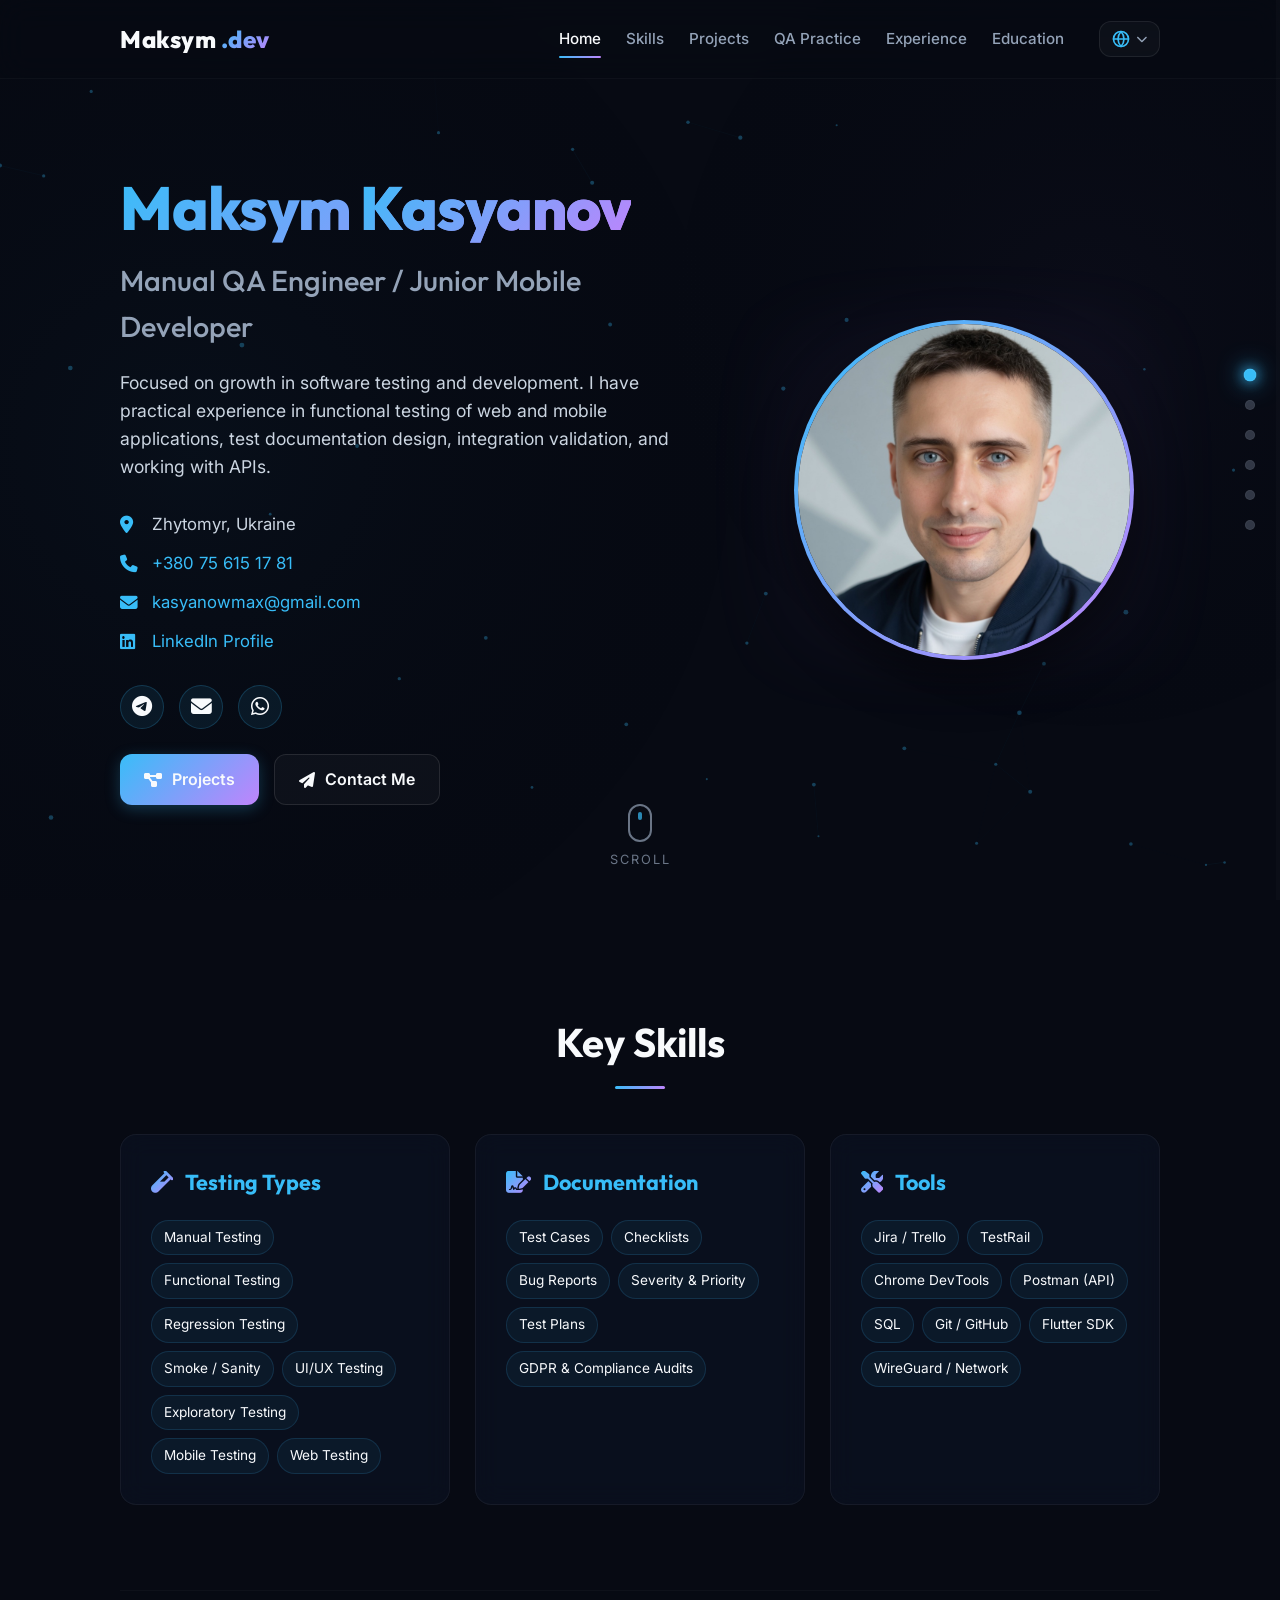
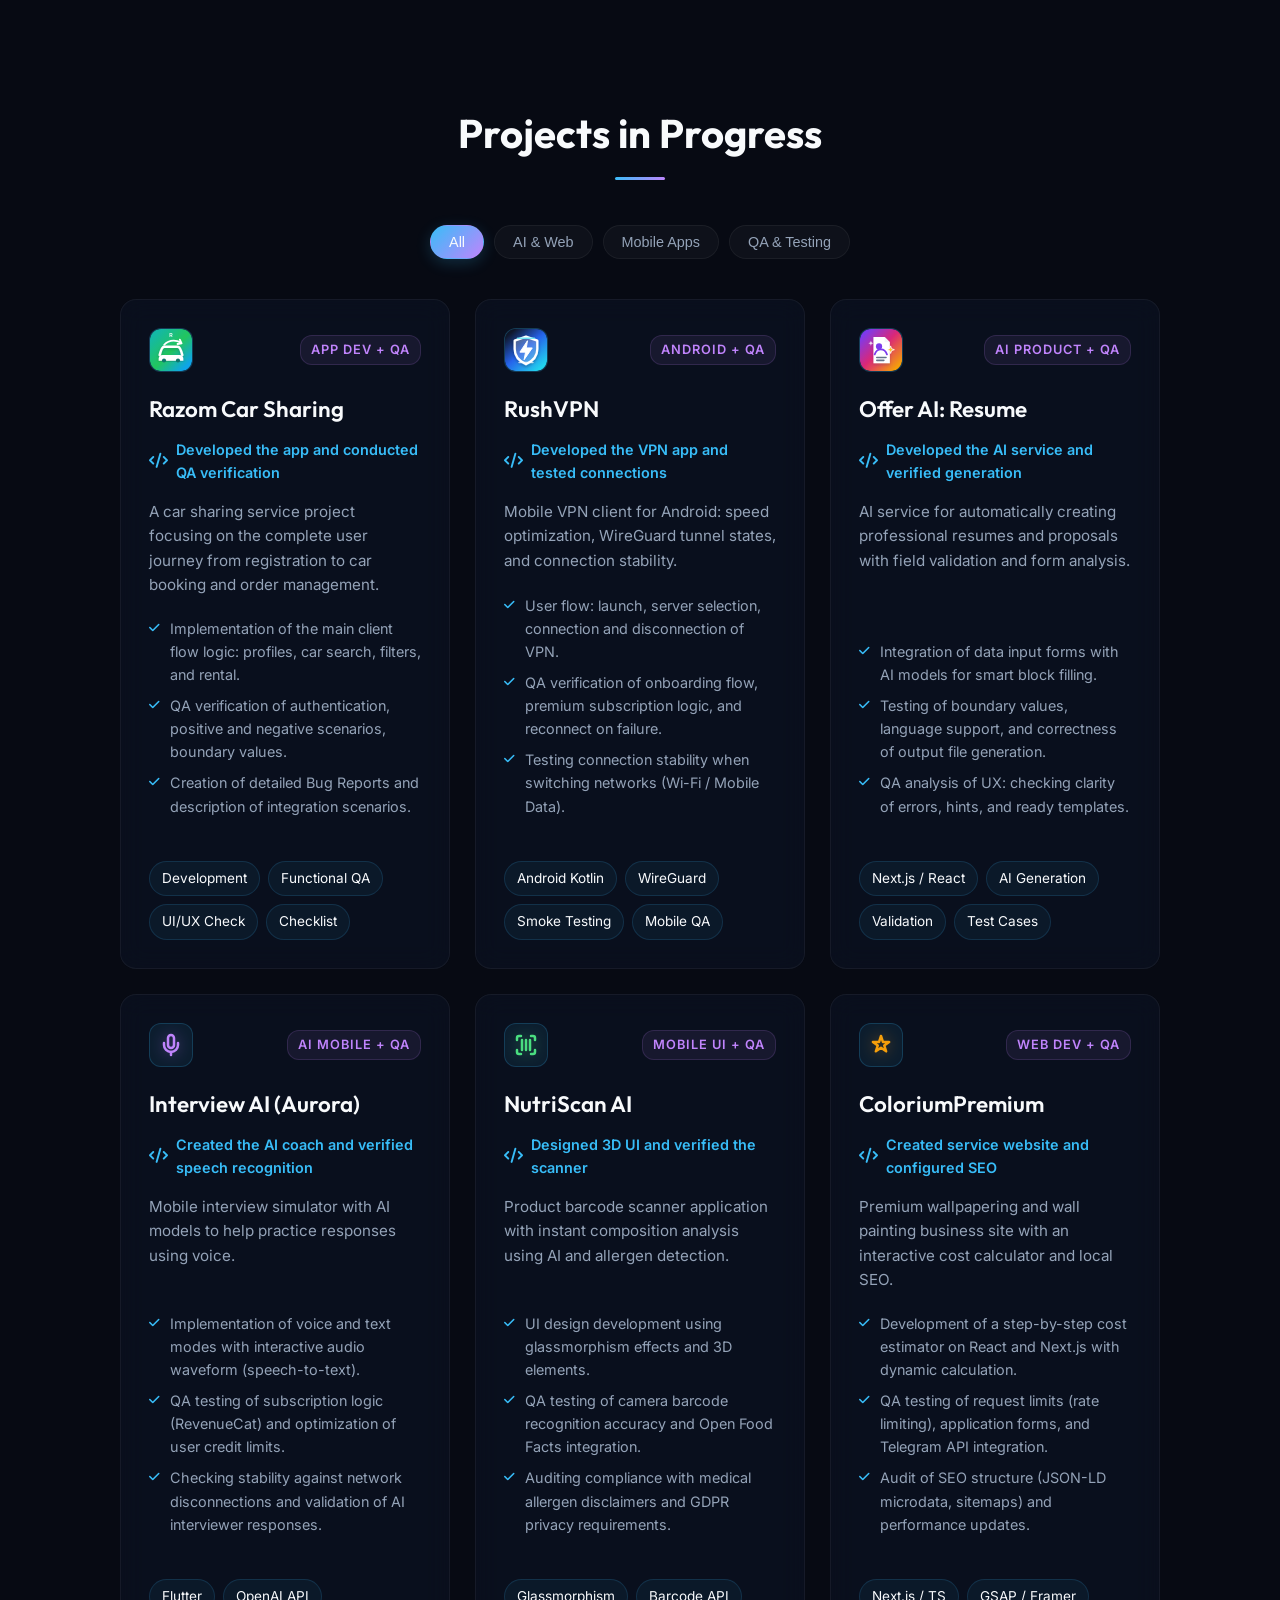
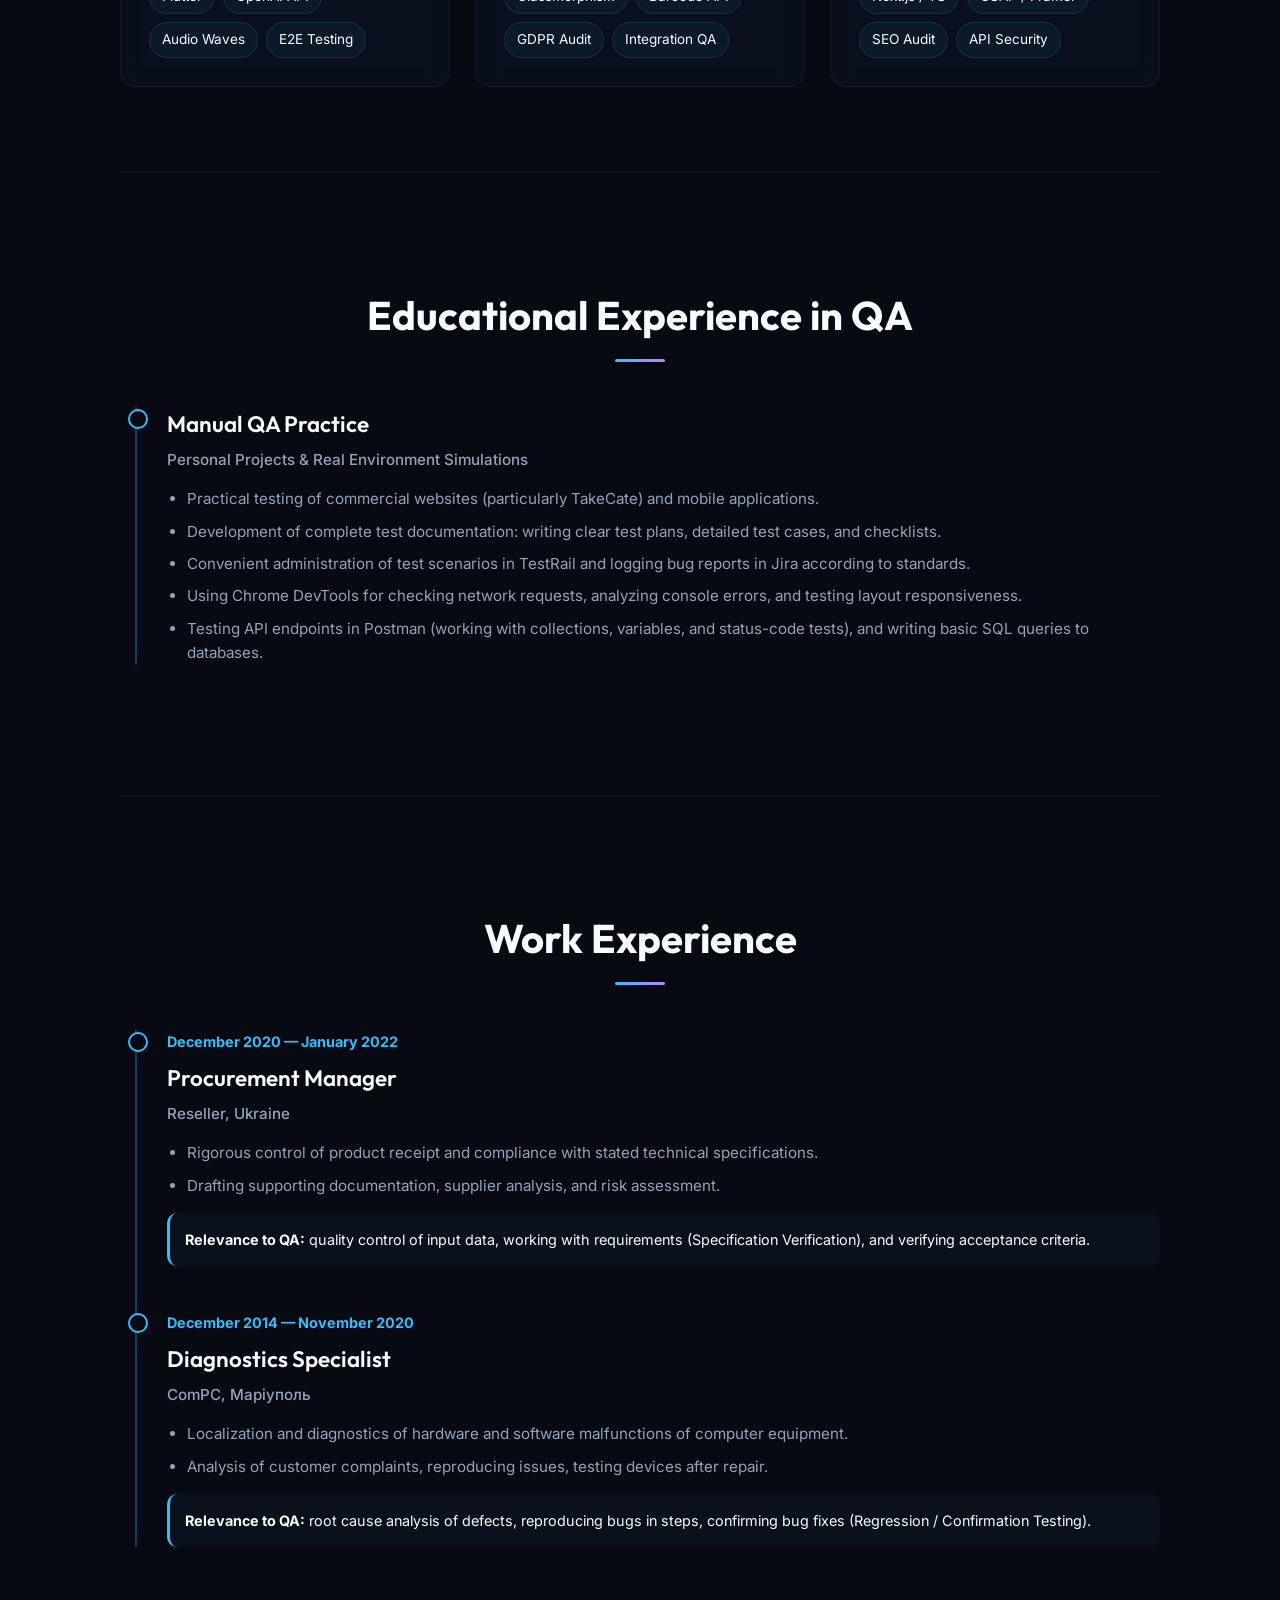
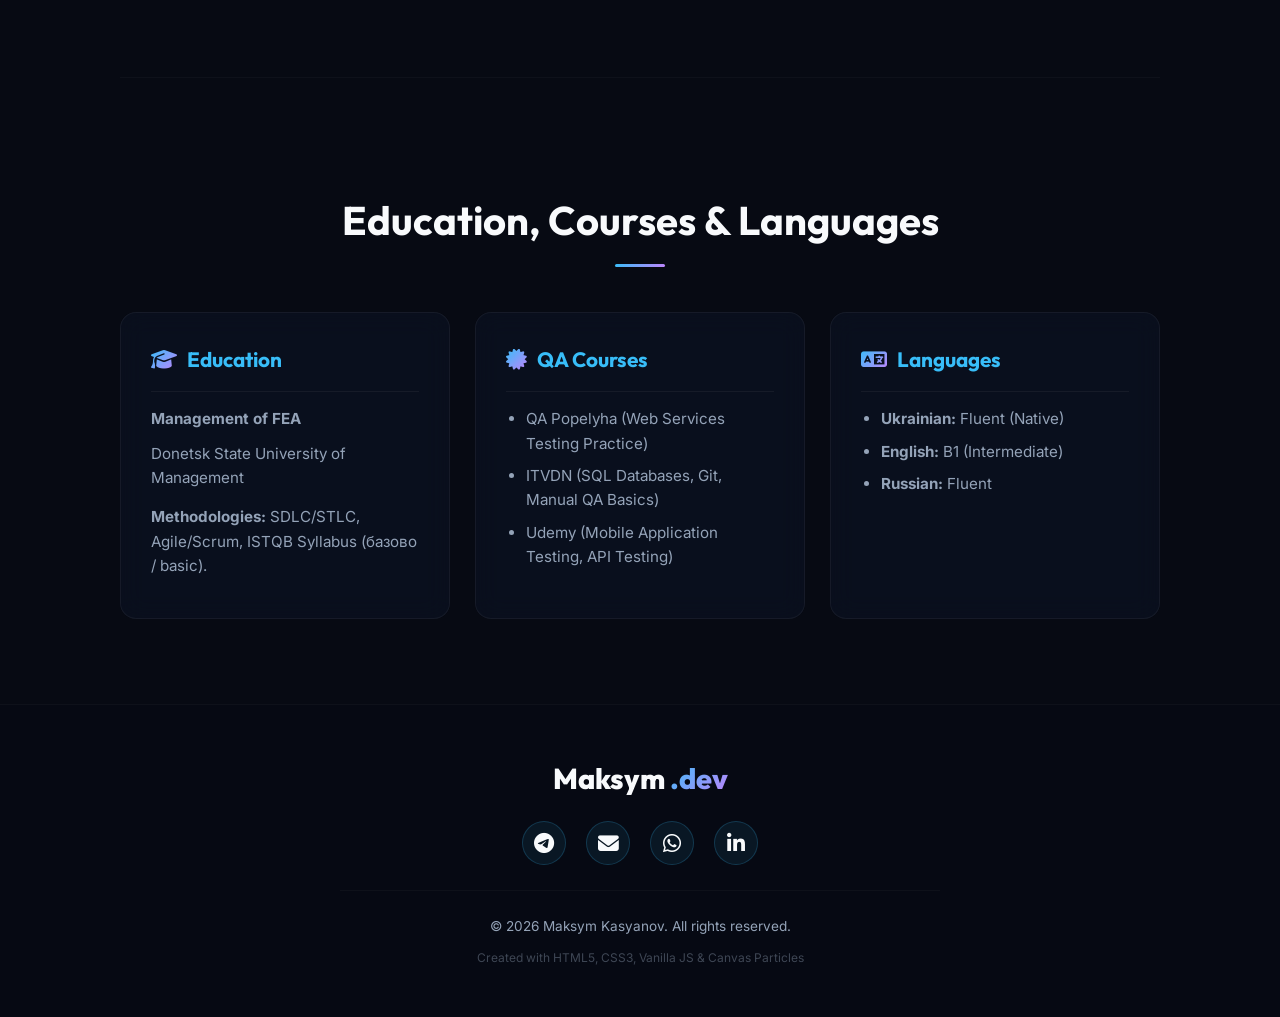
==== index.html @ ee89d043 "fix link" ====
<!DOCTYPE html>
<html lang="uk" class="lang-uk">
<head>
    <script async src="https://www.googletagmanager.com/gtag/js?id=G-VFZWB7KNL0"></script>
    <script>
      window.dataLayer = window.dataLayer || [];
      function gtag(){dataLayer.push(arguments);}
      gtag('js', new Date());
      gtag('config', 'G-VFZWB7KNL0');
    </script>

    <meta charset="UTF-8">
    <meta name="viewport" content="width=device-width, initial-scale=1.0">
    <title>Максим Касьянов — Manual QA Engineer & Junior Mobile Developer</title>
    <meta name="description" content="Портфоліо Максима Касьянова — Manual QA Engineer & Junior Mobile Developer. Практичні навички тестування ПЗ, розробки веб- та мобільних застосунків, баг-репорти, тест-кейси та автоматизація.">
    
    <!-- Open Graph / Facebook -->
    <meta property="og:type" content="website">
    <meta property="og:title" content="Максим Касьянов — Manual QA Engineer & Junior Mobile Developer">
    <meta property="og:description" content="Портфоліо та досвід у тестуванні ПЗ, веб- та мобільних технологіях. Перегляньте проекти, навички та досвід роботи.">
    <meta property="og:image" content="grok-image-32b37985-17ae-4992-a457-237c96841b92.jpg">

    <!-- Fonts & Icons -->
    <link rel="preconnect" href="https://fonts.googleapis.com">
    <link rel="preconnect" href="https://fonts.gstatic.com" crossorigin>
    <link href="https://fonts.googleapis.com/css2?family=Inter:wght@300;400;500;600;700&family=Outfit:wght@400;500;600;700;800&display=swap" rel="stylesheet">
    <link rel="stylesheet" href="https://cdnjs.cloudflare.com/ajax/libs/font-awesome/6.4.0/css/all.min.css">
    
    <style>
        :root {
            --primary-bg: #070a13;
            --secondary-bg: rgba(15, 23, 42, 0.45);
            --accent: #38bdf8;
            --accent-hover: #7dd3fc;
            --accent-secondary: #c084fc;
            --text-main: #f8fafc;
            --text-muted: #94a3b8;
            --gradient-accent: linear-gradient(135deg, #38bdf8 0%, #c084fc 100%);
            --card-border: rgba(255, 255, 255, 0.05);
            --card-glow: rgba(56, 189, 248, 0.15);
        }

        * { 
            box-sizing: border-box; 
            margin: 0;
            padding: 0;
        }

        ::-webkit-scrollbar { 
            width: 8px; 
            background: #070a13; 
        }
        ::-webkit-scrollbar-thumb { 
            background: rgba(56, 189, 248, 0.3); 
            border-radius: 8px; 
            transition: background 0.3s;
        }
        ::-webkit-scrollbar-thumb:hover {
            background: rgba(56, 189, 248, 0.6); 
        }

        html {
            scrollbar-width: thin;
            scrollbar-color: rgba(56, 189, 248, 0.3) #070a13;
            scroll-behavior: smooth;
        }

        body {
            font-family: 'Inter', 'Segoe UI', Roboto, Helvetica, Arial, sans-serif;
            background-color: var(--primary-bg);
            color: var(--text-main);
            overflow-x: hidden;
            line-height: 1.6;
        }

        /* Language Toggling System */
        html.lang-uk .lang-en { display: none !important; }
        html.lang-en .lang-uk { display: none !important; }

        /* Scroll Progress */
        .scroll-progress-container {
            position: fixed; 
            top: 0; 
            right: 0; 
            width: 4px; 
            height: 100%;
            background: rgba(255, 255, 255, 0.02); 
            z-index: 9999;
            pointer-events: none;
        }
        .scroll-progress-bar {
            height: 0%; 
            width: 100%; 
            background: var(--gradient-accent);
            box-shadow: 0 0 10px var(--accent), 0 0 20px var(--accent-secondary);
            border-radius: 4px; 
            transition: height 0.05s linear; 
        }

        /* Header Navigation */
        .header {
            position: fixed;
            top: 0;
            left: 0;
            width: 100%;
            z-index: 1000;
            background: rgba(7, 10, 19, 0.5);
            backdrop-filter: blur(16px);
            -webkit-backdrop-filter: blur(16px);
            border-bottom: 1px solid rgba(255, 255, 255, 0.03);
            transition: all 0.4s cubic-bezier(0.22, 1, 0.36, 1);
        }
        .header.scrolled {
            background: rgba(7, 10, 19, 0.85);
            border-bottom: 1px solid rgba(56, 189, 248, 0.15);
            box-shadow: 0 10px 30px rgba(0, 0, 0, 0.3);
            padding: 5px 0;
        }
        .header-container {
            max-width: 1100px;
            margin: 0 auto;
            padding: 20px 30px;
            display: flex;
            justify-content: space-between;
            align-items: center;
        }
        .logo {
            font-family: 'Outfit', sans-serif;
            font-weight: 800;
            font-size: 1.5rem;
            color: var(--text-main);
            text-decoration: none;
            letter-spacing: 0.5px;
            transition: transform 0.3s;
        }
        .logo:hover {
            transform: scale(1.05);
        }
        .logo span.logo-dev {
            background: var(--gradient-accent);
            -webkit-background-clip: text;
            -webkit-text-fill-color: transparent;
        }
        .nav-menu {
            display: flex;
            gap: 25px;
            align-items: center;
        }
        .nav-menu a {
            font-family: 'Inter', sans-serif;
            font-weight: 500;
            font-size: 0.95rem;
            color: var(--text-muted);
            text-decoration: none;
            transition: color 0.3s;
            position: relative;
            padding: 5px 0;
        }
        .nav-menu a::after {
            content: '';
            position: absolute;
            bottom: -2px;
            left: 0;
            width: 0;
            height: 2px;
            background: var(--gradient-accent);
            transition: width 0.3s cubic-bezier(0.22, 1, 0.36, 1);
            border-radius: 2px;
        }
        .nav-menu a:hover::after, .nav-menu a.active::after {
            width: 100%;
        }
        .nav-menu a:hover, .nav-menu a.active {
            color: var(--text-main);
        }
        
        /* Language Selector in Header */
        .lang-selector {
            position: relative;
            display: inline-block;
            margin-left: 10px;
            z-index: 1005;
        }
        .lang-btn {
            background: rgba(255, 255, 255, 0.03);
            border: 1px solid rgba(255, 255, 255, 0.08);
            color: var(--text-main);
            padding: 8px 12px;
            border-radius: 12px;
            cursor: pointer;
            display: flex;
            align-items: center;
            gap: 6px;
            font-family: inherit;
            font-size: 0.85rem;
            font-weight: 600;
            transition: all 0.3s cubic-bezier(0.22, 1, 0.36, 1);
            perspective: 1000px;
            transform-style: preserve-3d;
        }
        .lang-btn:hover {
            border-color: var(--accent);
            background: rgba(56, 189, 248, 0.08);
            box-shadow: 0 4px 15px rgba(56, 189, 248, 0.15);
        }
        .planet-icon {
            width: 18px;
            height: 18px;
            stroke: var(--accent);
            transition: transform 1.2s cubic-bezier(0.22, 1, 0.36, 1);
        }
        .lang-btn:hover .planet-icon {
            transform: rotateY(180deg) rotate(90deg);
        }
        .chevron-icon {
            font-size: 0.7rem;
            color: var(--text-muted);
            transition: transform 0.3s;
        }
        .lang-selector:hover .chevron-icon {
            transform: rotate(180deg);
        }
        .lang-dropdown {
            position: absolute;
            top: calc(100% + 8px);
            right: 0;
            background: rgba(11, 16, 28, 0.95);
            backdrop-filter: blur(12px);
            -webkit-backdrop-filter: blur(12px);
            border: 1px solid rgba(56, 189, 248, 0.2);
            border-radius: 12px;
            padding: 6px;
            display: flex;
            flex-direction: column;
            gap: 4px;
            min-width: 130px;
            box-shadow: 0 10px 30px rgba(0, 0, 0, 0.5), 0 0 20px rgba(56, 189, 248, 0.1);
            opacity: 0;
            visibility: hidden;
            transform: perspective(1000px) rotateX(-20deg) translateY(-10px);
            transform-origin: top right;
            transition: all 0.4s cubic-bezier(0.34, 1.56, 0.64, 1);
            z-index: 1010;
        }
        .lang-selector:hover .lang-dropdown {
            opacity: 1;
            visibility: visible;
            transform: perspective(1000px) rotateX(0deg) translateY(0px);
        }
        .lang-option {
            background: transparent;
            border: none;
            color: var(--text-muted);
            padding: 8px 12px;
            border-radius: 8px;
            font-size: 0.85rem;
            font-weight: 500;
            cursor: pointer;
            text-align: left;
            display: flex;
            align-items: center;
            gap: 8px;
            transition: all 0.2s;
            width: 100%;
        }
        .lang-option:hover {
            color: var(--text-main);
            background: rgba(255, 255, 255, 0.05);
        }
        .lang-option.active {
            color: var(--text-main);
            background: rgba(56, 189, 248, 0.15);
            border: 1px solid rgba(56, 189, 248, 0.1);
        }

        .menu-toggle {
            display: none;
            flex-direction: column;
            gap: 6px;
            background: transparent;
            border: none;
            cursor: pointer;
            padding: 5px;
            z-index: 1001;
        }
        .menu-toggle .bar {
            width: 24px;
            height: 2px;
            background: var(--text-main);
            transition: all 0.3s cubic-bezier(0.22, 1, 0.36, 1);
            border-radius: 2px;
        }

        /* Side Navigation Dots */
        .side-nav {
            position: fixed; 
            right: 25px; 
            top: 50%; 
            transform: translateY(-50%);
            display: flex; 
            flex-direction: column; 
            gap: 20px; 
            z-index: 100;
        }
        .nav-dot {
            width: 10px; 
            height: 10px; 
            border-radius: 50%;
            background: rgba(148, 163, 184, 0.3); 
            text-decoration: none;
            position: relative; 
            transition: all 0.4s cubic-bezier(0.22, 1, 0.36, 1);
            border: 1px solid rgba(255, 255, 255, 0.05);
        }
        .nav-dot:hover, .nav-dot.active {
            background: var(--accent); 
            box-shadow: 0 0 10px var(--accent), 0 0 20px var(--accent); 
            transform: scale(1.3);
        }
        .nav-dot::after {
            content: attr(data-tooltip); 
            position: absolute; 
            right: 25px; 
            top: 50%; 
            transform: translateY(-50%);
            background: rgba(15, 23, 42, 0.9); 
            color: var(--text-main);
            padding: 6px 12px; 
            border-radius: 8px; 
            font-size: 0.8rem;
            white-space: nowrap; 
            opacity: 0; 
            pointer-events: none;
            transition: all 0.4s cubic-bezier(0.22, 1, 0.36, 1); 
            border: 1px solid rgba(56, 189, 248, 0.2);
            backdrop-filter: blur(8px);
        }
        .nav-dot:hover::after { 
            opacity: 1; 
            right: 20px; 
        }

        /* Background Canvas */
        #particle-canvas {
            position: fixed;
            top: 0;
            left: 0;
            width: 100vw;
            height: 100vh;
            z-index: -1;
            pointer-events: none;
        }

        /* Main Container */
        .container { 
            max-width: 1100px; 
            margin: 0 auto; 
            padding: 0 30px; 
        }
        
        section { 
            padding: 110px 0 85px 0; 
            border-bottom: 1px solid rgba(255,255,255,0.03); 
            scroll-margin-top: 80px;
        }
        section:last-child { 
            border-bottom: none; 
        }

        h2.section-title { 
            font-family: 'Outfit', sans-serif;
            font-size: 2.5rem; 
            font-weight: 700;
            color: var(--text-main); 
            margin-bottom: 45px; 
            text-align: center; 
            position: relative; 
        }
        h2.section-title::after { 
            content: ''; 
            width: 50px; 
            height: 3px; 
            background: var(--gradient-accent); 
            display: block; 
            margin: 12px auto 0; 
            border-radius: 2px; 
        }

        /* Reveal Animation */
        .reveal { 
            opacity: 0; 
            transform: translateY(30px); 
            transition: opacity 0.8s cubic-bezier(0.22, 1, 0.36, 1), transform 0.8s cubic-bezier(0.22, 1, 0.36, 1); 
        }
        .reveal.active { 
            opacity: 1; 
            transform: translateY(0); 
        }

        /* Hero Section */
        .hero { 
            min-height: 100vh;
            display: flex; 
            align-items: center; 
            justify-content: space-between; 
            gap: 60px; 
            padding: 120px 0 40px 0; 
            border-bottom: none;
            opacity: 1;
            position: relative;
        }

        .hero-text { 
            flex: 1.2; 
            position: relative;
            z-index: 5;
        }
        .hero-text h1 { 
            font-family: 'Outfit', sans-serif;
            font-size: 3.8rem; 
            font-weight: 800;
            line-height: 1.1;
            margin: 0 0 15px 0;
            letter-spacing: -1px;
        }
        .hero-text h1 span { 
            background: var(--gradient-accent);
            -webkit-background-clip: text;
            -webkit-text-fill-color: transparent;
        }
        .hero-text h2 { 
            font-family: 'Outfit', sans-serif;
            font-size: 1.8rem; 
            color: var(--text-muted); 
            font-weight: 500; 
            margin-top: 0;
            margin-bottom: 20px;
        }
        .hero-text p { 
            font-size: 1.1rem; 
            max-width: 600px; 
            margin-bottom: 30px; 
            color: #cbd5e1;
        }
        
        /* Contacts & Buttons */
        .contact-list { 
            list-style: none; 
            padding: 0; 
            margin-bottom: 30px; 
        }
        .contact-list li { 
            margin-bottom: 12px; 
            display: flex; 
            align-items: center; 
            gap: 12px; 
            font-size: 1.05rem;
            color: #cbd5e1;
        }
        .contact-list li i {
            color: var(--accent);
            width: 20px;
            font-size: 1.1rem;
        }
        .contact-list a { 
            color: var(--accent); 
            text-decoration: none; 
            transition: color 0.3s; 
        }
        .contact-list a:hover { 
            color: var(--accent-hover); 
            text-decoration: underline;
        }

        .contact-actions, .hero-actions { 
            display: flex; 
            flex-wrap: wrap; 
            gap: 15px; 
        }
        .contact-actions { 
            margin-bottom: 25px; 
        }
        .contact-icon {
            width: 44px; 
            height: 44px; 
            border-radius: 50%;
            display: inline-flex; 
            align-items: center; 
            justify-content: center;
            color: var(--text-main); 
            background: rgba(56,189,248,0.08);
            border: 1px solid rgba(56,189,248,0.2); 
            text-decoration: none;
            transition: all 0.3s cubic-bezier(0.22, 1, 0.36, 1);
        }
        .contact-icon:hover { 
            transform: translateY(-4px); 
            background: rgba(56,189,248,0.18); 
            border-color: var(--accent); 
            color: var(--accent-hover);
            box-shadow: 0 5px 15px rgba(56, 189, 248, 0.2);
        }
        .contact-icon i { 
            font-size: 1.3rem; 
        }
        .action-btn {
            display: inline-flex; 
            align-items: center; 
            gap: 10px;
            padding: 12px 24px; 
            border-radius: 12px; 
            text-decoration: none;
            color: var(--text-main); 
            background: var(--gradient-accent);
            font-weight: 600;
            border: none;
            transition: all 0.3s cubic-bezier(0.22, 1, 0.36, 1);
            cursor: pointer; 
            box-shadow: 0 4px 15px rgba(56, 189, 248, 0.25);
        }
        .action-btn:hover { 
            transform: translateY(-4px); 
            box-shadow: 0 8px 25px rgba(192, 132, 252, 0.4);
            filter: brightness(1.1);
        }
        .action-btn.secondary { 
            background: rgba(255, 255, 255, 0.03); 
            border: 1px solid rgba(255,255,255,0.1); 
            color: var(--text-main); 
            box-shadow: none;
        }
        .action-btn.secondary:hover { 
            background: rgba(255, 255, 255, 0.08); 
            border-color: var(--accent);
            box-shadow: 0 5px 15px rgba(255, 255, 255, 0.05);
        }

        /* Avatar Container */
        .hero-image { 
            flex: 0.8; 
            display: flex; 
            justify-content: center;
            align-items: center;
            position: relative;
        }
        .hero-image::before {
            content: '';
            position: absolute;
            width: 105%;
            height: 105%;
            background: radial-gradient(circle, rgba(56, 189, 248, 0.15) 0%, rgba(192, 132, 252, 0.05) 50%, transparent 100%);
            z-index: -1;
            filter: blur(30px);
        }
        .hero-image img { 
            width: 340px; 
            height: 340px; 
            object-fit: cover;
            object-position: center 15%;
            border-radius: 50%; 
            box-shadow: 0 20px 45px rgba(0,0,0,0.5); 
            border: 4px solid transparent; 
            background: linear-gradient(#070a13, #070a13) padding-box,
                        var(--gradient-accent) border-box;
            transition: box-shadow 0.5s ease, transform 0.5s ease;
            transform-style: preserve-3d;
            will-change: transform;
        }
        .hero-image img:hover { 
            box-shadow: 0 25px 50px rgba(56, 189, 248, 0.25); 
        }

        /* Scroll Indicator */
        .scroll-indicator-wrapper { 
            position: absolute;
            bottom: 30px;
            left: 50%;
            transform: translateX(-50%);
            width: 100%; 
            display: flex; 
            justify-content: center; 
            z-index: 10;
            pointer-events: none;
        }
        .scroll-indicator { 
            display: flex; 
            flex-direction: column; 
            align-items: center; 
            opacity: 0.7; 
            animation: bounce 2s infinite; 
            text-decoration: none; 
            color: var(--text-muted); 
            pointer-events: auto;
        }
        .scroll-indicator span { 
            font-size: 0.8rem; 
            margin-top: 8px; 
            letter-spacing: 2px; 
            text-transform: uppercase;
        }
        .mouse { 
            width: 24px; 
            height: 38px; 
            border: 2px solid var(--text-muted); 
            border-radius: 12px; 
            position: relative; 
        }
        .wheel { 
            width: 4px; 
            height: 8px; 
            background: var(--accent); 
            border-radius: 2px; 
            position: absolute; 
            top: 6px; 
            left: 50%; 
            transform: translateX(-50%); 
            animation: scrollWheel 2s infinite; 
        }
        
        @keyframes bounce { 
            0%, 20%, 50%, 80%, 100% { transform: translateY(0); } 
            40% { transform: translateY(-8px); } 
            60% { transform: translateY(-4px); } 
        }
        @keyframes scrollWheel { 
            0% { top: 6px; opacity: 1; } 
            100% { top: 18px; opacity: 0; } 
        }

        /* Skills boxes */
        .skills-container { 
            display: grid; 
            grid-template-columns: repeat(auto-fit, minmax(300px, 1fr)); 
            gap: 25px; 
        }
        .skill-box { 
            background: var(--secondary-bg); 
            backdrop-filter: blur(12px);
            -webkit-backdrop-filter: blur(12px);
            padding: 30px; 
            border-radius: 16px; 
            border: 1px solid var(--card-border); 
            transition: all 0.4s cubic-bezier(0.22, 1, 0.36, 1); 
            transform-style: preserve-3d;
            will-change: transform;
        }
        .skill-box:hover { 
            border-color: rgba(56, 189, 248, 0.3); 
            box-shadow: 0 15px 35px rgba(56, 189, 248, 0.1), 0 0 0 1px rgba(56, 189, 248, 0.1) inset;
        }
        .skill-box h3 { 
            color: var(--accent); 
            font-family: 'Outfit', sans-serif;
            font-size: 1.35rem;
            margin-top: 0; 
            margin-bottom: 20px;
            display: flex; 
            align-items: center; 
            gap: 12px; 
        }
        .skill-box h3 i {
            font-size: 1.4rem;
            background: var(--gradient-accent);
            -webkit-background-clip: text;
            -webkit-text-fill-color: transparent;
        }
        .tags { 
            display: flex; 
            flex-wrap: wrap; 
            gap: 8px; 
            margin-top: 15px; 
        }
        .tag { 
            background: rgba(56,189,248,0.06); 
            color: var(--text-main); 
            padding: 6px 12px; 
            border-radius: 20px; 
            font-size: 0.85rem; 
            border: 1px solid rgba(56,189,248,0.15); 
            transition: all 0.3s; 
        }
        .tag:hover { 
            background: rgba(56,189,248,0.15); 
            border-color: var(--accent); 
            transform: translateY(-2px);
        }

        /* Filterable Projects Section */
        .projects-filter {
            display: flex;
            justify-content: center;
            gap: 10px;
            margin-bottom: 40px;
            flex-wrap: wrap;
        }
        .filter-btn {
            background: rgba(255, 255, 255, 0.03);
            border: 1px solid rgba(255, 255, 255, 0.08);
            color: var(--text-muted);
            padding: 8px 18px;
            border-radius: 20px;
            font-size: 0.9rem;
            font-weight: 500;
            cursor: pointer;
            transition: all 0.3s cubic-bezier(0.22, 1, 0.36, 1);
            border: 1px solid rgba(255, 255, 255, 0.05);
        }
        .filter-btn:hover, .filter-btn.active {
            background: var(--gradient-accent);
            color: var(--text-main);
            border-color: transparent;
            box-shadow: 0 4px 15px rgba(56, 189, 248, 0.2);
        }

        .projects-grid { 
            display: grid; 
            grid-template-columns: repeat(auto-fit, minmax(320px, 1fr)); 
            gap: 25px; 
        }
        .project-card {
            background: var(--secondary-bg);
            backdrop-filter: blur(12px);
            -webkit-backdrop-filter: blur(12px);
            border: 1px solid var(--card-border); 
            border-radius: 16px; 
            padding: 28px;
            display: flex;
            flex-direction: column;
            min-height: 100%; 
            transition: transform 0.4s cubic-bezier(0.22, 1, 0.36, 1), opacity 0.4s ease, border-color 0.4s, box-shadow 0.4s;
            transform-style: preserve-3d;
            will-change: transform;
            opacity: 1;
            transform: scale(1);
        }
        .project-card:hover { 
            border-color: rgba(56,189,248,0.3); 
            box-shadow: 0 15px 35px rgba(56, 189, 248, 0.1), 0 0 0 1px rgba(56, 189, 248, 0.1) inset; 
        }
        
        .project-topline { 
            display: flex; 
            align-items: center; 
            justify-content: space-between; 
            gap: 16px; 
            margin-bottom: 20px; 
        }
        .project-icon {
            width: 44px; 
            height: 44px; 
            border-radius: 12px; 
            display: grid; 
            place-items: center;
            color: var(--accent); 
            background: rgba(56,189,248,0.08); 
            border: 1px solid rgba(56,189,248,0.2);
            overflow: hidden; 
            flex: 0 0 auto;
            transition: transform 0.3s;
        }
        .project-card:hover .project-icon {
            transform: scale(1.1) rotate(5deg);
        }
        .project-icon img { 
            width: 100%; 
            height: 100%; 
            object-fit: cover; 
            display: block; 
        }
        .project-type { 
            color: var(--accent-secondary); 
            font-size: 0.8rem; 
            font-weight: 600;
            text-transform: uppercase;
            letter-spacing: 1px;
            background: rgba(192, 132, 252, 0.08);
            padding: 4px 10px;
            border-radius: 12px;
            border: 1px solid rgba(192, 132, 252, 0.15);
        }
        .project-card h3 { 
            margin: 0 0 10px 0; 
            color: var(--text-main); 
            font-family: 'Outfit', sans-serif;
            font-size: 1.4rem; 
            font-weight: 600;
        }
        .project-card p { 
            color: var(--text-muted); 
            margin: 0 0 20px 0; 
            font-size: 0.95rem;
            flex-grow: 1;
        }
        .project-built {
            display: inline-flex; 
            align-items: center; 
            gap: 8px; 
            margin-bottom: 16px;
            color: var(--accent); 
            font-size: 0.9rem; 
            font-weight: 600;
        }
        .project-built i {
            font-size: 0.95rem;
        }
        .project-focus { 
            list-style: none; 
            padding: 0; 
            margin: 0 0 20px 0; 
            color: var(--text-muted); 
            font-size: 0.9rem;
        }
        .project-focus li { 
            margin-bottom: 8px; 
            display: flex; 
            gap: 10px; 
            align-items: flex-start;
        }
        .project-focus i { 
            color: var(--accent); 
            margin-top: 5px; 
            font-size: 0.75rem; 
        }

        /* Timeline Styles */
        .timeline { 
            border-left: 2px solid rgba(56, 189, 248, 0.3); 
            padding-left: 30px; 
            position: relative; 
            margin-left: 15px; 
        }
        .timeline-item { 
            margin-bottom: 45px; 
            position: relative; 
        }
        .timeline-item::before { 
            content: ''; 
            position: absolute; 
            left: -39px; 
            top: 2px; 
            width: 16px; 
            height: 16px; 
            border-radius: 50%; 
            background: var(--primary-bg); 
            border: 2px solid var(--accent); 
            transition: all 0.3s cubic-bezier(0.22, 1, 0.36, 1); 
        }
        .timeline-item:hover::before { 
            background: var(--accent); 
            box-shadow: 0 0 10px var(--accent), 0 0 20px var(--accent);
            transform: scale(1.2);
        }
        .timeline-date { 
            color: var(--accent); 
            font-size: 0.9rem; 
            font-weight: bold; 
            margin-bottom: 8px; 
        }
        .timeline-title { 
            font-family: 'Outfit', sans-serif;
            font-size: 1.4rem; 
            font-weight: 600;
            margin: 0 0 5px 0; 
        }
        .timeline-company { 
            color: var(--text-muted); 
            font-weight: 500; 
            margin-bottom: 15px; 
            font-size: 0.95rem;
        }
        .timeline-content ul { 
            padding-left: 20px; 
            color: var(--text-muted); 
            font-size: 0.95rem;
        }
        .timeline-content li { 
            margin-bottom: 8px; 
        }
        .qa-relevance { 
            background: rgba(56, 189, 248, 0.04); 
            padding: 15px; 
            border-radius: 10px; 
            border-left: 3px solid var(--accent); 
            margin-top: 15px; 
            transition: background 0.3s; 
            font-size: 0.9rem;
        }
        .qa-relevance:hover { 
            background: rgba(56, 189, 248, 0.08); 
        }

        /* Info Grid */
        .info-grid { 
            display: grid; 
            grid-template-columns: repeat(auto-fit, minmax(280px, 1fr)); 
            gap: 25px; 
        }
        .info-card { 
            background: var(--secondary-bg); 
            backdrop-filter: blur(12px);
            -webkit-backdrop-filter: blur(12px);
            padding: 30px; 
            border-radius: 16px; 
            transition: all 0.4s cubic-bezier(0.22, 1, 0.36, 1); 
            border: 1px solid var(--card-border); 
            transform-style: preserve-3d;
            will-change: transform;
        }
        .info-card:hover { 
            border-color: rgba(56, 189, 248, 0.3); 
            box-shadow: 0 15px 35px rgba(56, 189, 248, 0.1); 
        }
        .info-card h3 { 
            color: var(--accent); 
            font-family: 'Outfit', sans-serif;
            font-size: 1.3rem;
            margin-top: 0; 
            border-bottom: 1px solid rgba(255,255,255,0.05); 
            padding-bottom: 15px;
            margin-bottom: 15px;
            display: flex;
            align-items: center;
            gap: 10px;
        }
        .info-card h3 i {
            background: var(--gradient-accent);
            -webkit-background-clip: text;
            -webkit-text-fill-color: transparent;
        }
        .info-card p {
            font-size: 0.95rem;
            color: var(--text-muted);
            margin-bottom: 10px;
        }

        /* Footer */
        .footer {
            background: rgba(7, 10, 19, 0.95);
            border-top: 1px solid rgba(255, 255, 255, 0.03);
            padding: 50px 0;
            text-align: center;
            font-size: 0.95rem;
            color: var(--text-muted);
        }
        .footer-logo {
            font-family: 'Outfit', sans-serif;
            font-size: 1.8rem;
            font-weight: 800;
            color: var(--text-main);
            text-decoration: none;
            display: inline-block;
            margin-bottom: 20px;
        }
        .footer-logo span.logo-dev {
            background: var(--gradient-accent);
            -webkit-background-clip: text;
            -webkit-text-fill-color: transparent;
        }
        .footer-socials {
            display: flex;
            justify-content: center;
            gap: 20px;
            margin-bottom: 25px;
        }
        .footer-copy {
            font-size: 0.85rem;
            border-top: 1px solid rgba(255,255,255,0.03);
            padding-top: 25px;
            max-width: 600px;
            margin: 0 auto;
        }

        /* Responsive Layouts */
        @media (max-width: 900px) {
            .side-nav { display: none; }
            .container { padding: 0 20px; }
            .hero { 
                flex-direction: column-reverse; 
                text-align: center; 
                padding-top: 110px; 
                padding-bottom: 60px;
                gap: 40px;
            }
            .hero-image { 
                justify-content: center; 
                width: 100%; 
            }
            .hero-image img { 
                width: 260px; 
                height: 260px;
            }
            .contact-list li { 
                justify-content: center; 
            }
            .contact-actions, .hero-actions { 
                justify-content: center; 
            }
            .project-topline { 
                align-items: flex-start; 
            }
            h2.section-title { 
                font-size: 2rem; 
            }
            
            /* Mobile Nav styling updates */
            .nav-menu {
                position: fixed;
                top: 0;
                right: -100%;
                width: 280px;
                height: 100vh;
                background: rgba(7, 10, 19, 0.98);
                backdrop-filter: blur(20px);
                -webkit-backdrop-filter: blur(20px);
                border-left: 1px solid rgba(255, 255, 255, 0.05);
                flex-direction: column;
                align-items: center;
                justify-content: center;
                gap: 30px;
                transition: right 0.4s cubic-bezier(0.22, 1, 0.36, 1);
                z-index: 1000;
                box-shadow: -10px 0 30px rgba(0, 0, 0, 0.5);
                overflow-y: auto;
                padding: 60px 0;
            }
            .nav-menu.active {
                right: 0;
            }
            .menu-toggle {
                display: flex;
            }
            .menu-toggle.active .bar:nth-child(1) {
                transform: translateY(8px) rotate(45deg);
            }
            .menu-toggle.active .bar:nth-child(2) {
                opacity: 0;
            }
            .menu-toggle.active .bar:nth-child(3) {
                transform: translateY(-8px) rotate(-45deg);
            }
            
            /* Language dropdown alignment on mobile */
            .lang-selector {
                margin-left: 0;
                margin-top: 10px;
            }
            .lang-dropdown {
                bottom: calc(100% + 8px);
                top: auto;
                right: auto;
                left: 50%;
                transform: perspective(1000px) rotateX(20deg) translate(-50%, 10px);
                transform-origin: bottom center;
            }
            .lang-selector:hover .lang-dropdown {
                transform: perspective(1000px) rotateX(0deg) translate(-50%, 0px);
            }
        }

        @media print {
            .scroll-progress-container, .side-nav, .header, .scroll-indicator-wrapper, .hero-actions, .contact-actions, #particle-canvas, .projects-filter { display: none !important; }
            body, html { background: #ffffff; color: #111827; }
            .container { max-width: 100%; padding: 0; }
            section { padding: 25px 0; border-bottom: 1px solid #e5e7eb; }
            .reveal { opacity: 1; transform: none; }
            .hero { padding-top: 0; }
            .hero-image img, .skill-box, .project-card, .info-card { box-shadow: none; border-color: #d1d5db; background: transparent; }
            .tag { color: #111827; border-color: #cbd5e1; background: #f8fafc; }
            a { color: #0369a1; }
        }
    </style>
</head>
<body>

    <header class="header" id="header">
        <div class="header-container">
            <a href="#home" class="logo">
                <span class="lang-uk">Максим</span>
                <span class="lang-en">Maksym</span>
                <span class="logo-dev">.dev</span>
            </a>
            <nav class="nav-menu" id="navMenu">
                <a href="#home" class="nav-link active">
                    <span class="lang-uk">Головна</span>
                    <span class="lang-en">Home</span>
                </a>
                <a href="#skills" class="nav-link">
                    <span class="lang-uk">Навички</span>
                    <span class="lang-en">Skills</span>
                </a>
                <a href="#projects" class="nav-link">
                    <span class="lang-uk">Проєкти</span>
                    <span class="lang-en">Projects</span>
                </a>
                <a href="#practice" class="nav-link">
                    <span class="lang-uk">QA Практика</span>
                    <span class="lang-en">QA Practice</span>
                </a>
                <a href="#experience" class="nav-link">
                    <span class="lang-uk">Досвід</span>
                    <span class="lang-en">Experience</span>
                </a>
                <a href="#education" class="nav-link">
                    <span class="lang-uk">Освіта</span>
                    <span class="lang-en">Education</span>
                </a>

                <!-- 3D Planet Language Selector -->
                <div class="lang-selector">
                    <button class="lang-btn" id="langBtn" aria-label="Change Language">
                        <svg class="planet-icon" viewBox="0 0 24 24" fill="none" stroke="currentColor" stroke-width="2.2" stroke-linecap="round" stroke-linejoin="round">
                            <circle cx="12" cy="12" r="10"></circle>
                            <path d="M12 2a15.3 15.3 0 0 1 4 10 15.3 15.3 0 0 1-4 10 15.3 15.3 0 0 1-4-10 15.3 15.3 0 0 1 4-10z"></path>
                            <path d="M2 12h20"></path>
                        </svg>
                        <i class="fa-solid fa-chevron-down chevron-icon"></i>
                    </button>
                    <div class="lang-dropdown" id="langDropdown">
                        <button class="lang-option active" data-lang="uk">🇺🇦 Українська</button>
                        <button class="lang-option" data-lang="en">🇬🇧 English</button>
                    </div>
                </div>
            </nav>
            <button class="menu-toggle" id="menuToggle" aria-label="Toggle Menu">
                <span class="bar"></span>
                <span class="bar"></span>
                <span class="bar"></span>
            </button>
        </div>
    </header>

    <div class="scroll-progress-container">
        <div class="scroll-progress-bar" id="progressBar"></div>
    </div>

    <!-- Tooltips are handled dynamically in JS for localization -->
    <nav class="side-nav">
        <a href="#home" class="nav-dot active" data-tooltip="Головна"></a>
        <a href="#skills" class="nav-dot" data-tooltip="Навички"></a>
        <a href="#projects" class="nav-dot" data-tooltip="Проєкти"></a>
        <a href="#practice" class="nav-dot" data-tooltip="QA Практика"></a>
        <a href="#experience" class="nav-dot" data-tooltip="Досвід роботи"></a>
        <a href="#education" class="nav-dot" data-tooltip="Освіта та Мови"></a>
    </nav>

    <!-- Canvas Background -->
    <canvas id="particle-canvas"></canvas>

    <div class="container">
        <section id="home" class="hero">
            <div class="hero-text">
                <h1>
                    <span class="lang-uk">Максим <span>Касьянов</span></span>
                    <span class="lang-en">Maksym <span>Kasyanov</span></span>
                </h1>
                <h2>Manual QA Engineer / Junior Mobile Developer</h2>
                <p>
                    <span class="lang-uk">Орієнтований на розвиток у тестуванні та розробці програмного забезпечення. Маю практичний досвід функціонального тестування веб- та мобільних застосунків, проектування документації, валідації інтеграцій та роботи з API.</span>
                    <span class="lang-en">Focused on growth in software testing and development. I have practical experience in functional testing of web and mobile applications, test documentation design, integration validation, and working with APIs.</span>
                </p>
                
                <ul class="contact-list">
                    <li>
                        <i class="fa-solid fa-location-dot"></i>
                        <span class="lang-uk">м. Житомир, Україна</span>
                        <span class="lang-en">Zhytomyr, Ukraine</span>
                    </li>
                    <li><i class="fa-solid fa-phone"></i> <a href="tel:+380756151781">+380 75 615 17 81</a></li>
                    <li><i class="fa-solid fa-envelope"></i> <a href="mailto:kasyanowmax@gmail.com">kasyanowmax@gmail.com</a></li>
                    <li>
                        <i class="fa-brands fa-linkedin"></i>
                        <a href="https://www.linkedin.com/in/max-kasyanow-ba493b39b/" target="_blank" rel="noopener">
                            <span class="lang-uk">LinkedIn Профіль</span>
                            <span class="lang-en">LinkedIn Profile</span>
                        </a>
                    </li>
                </ul>
                <div class="contact-actions" aria-label="Quick Contacts">
                    <a class="contact-icon" href="https://t.me/HappyAgentPC" target="_blank" rel="noopener" aria-label="Telegram">
                        <i class="fa-brands fa-telegram"></i>
                    </a>
                    <a class="contact-icon" href="mailto:kasyanowmax@gmail.com" aria-label="Email">
                        <i class="fa-solid fa-envelope"></i>
                    </a>
                    <a class="contact-icon" href="https://wa.me/380756151781" target="_blank" rel="noopener" aria-label="WhatsApp">
                        <i class="fa-brands fa-whatsapp"></i>
                    </a>
                </div>
                <div class="hero-actions">
                    <a class="action-btn" href="#projects">
                        <i class="fa-solid fa-diagram-project"></i>
                        <span class="lang-uk">Проєкти</span>
                        <span class="lang-en">Projects</span>
                    </a>
                    <a class="action-btn secondary" href="https://t.me/HappyAgentPC" target="_blank" rel="noopener">
                        <i class="fa-solid fa-paper-plane"></i>
                        <span class="lang-uk">Написати мені</span>
                        <span class="lang-en">Contact Me</span>
                    </a>
                </div>
            </div>
            <div class="hero-image">
                <img src="grok-image-32b37985-17ae-4992-a457-237c96841b92.jpg" alt="Максим Касьянов" width="340" height="340" style="aspect-ratio: 1/1;">
            </div>
            
            <div class="scroll-indicator-wrapper">
                <a href="#skills" class="scroll-indicator">
                    <div class="mouse"><div class="wheel"></div></div>
                    <span>Scroll</span>
                </a>
            </div>
        </section>

        <section id="skills" class="reveal">
            <h2 class="section-title">
                <span class="lang-uk">Ключові навички</span>
                <span class="lang-en">Key Skills</span>
            </h2>
            <div class="skills-container">
                <div class="skill-box">
                    <h3>
                        <i class="fa-solid fa-vial"></i>
                        <span class="lang-uk">Види тестування</span>
                        <span class="lang-en">Testing Types</span>
                    </h3>
                    <div class="tags">
                        <span class="tag">Manual Testing</span>
                        <span class="tag">Functional Testing</span>
                        <span class="tag">Regression Testing</span>
                        <span class="tag">Smoke / Sanity</span>
                        <span class="tag">UI/UX Testing</span>
                        <span class="tag">Exploratory Testing</span>
                        <span class="tag">Mobile Testing</span>
                        <span class="tag">Web Testing</span>
                    </div>
                </div>
                <div class="skill-box">
                    <h3>
                        <i class="fa-solid fa-file-signature"></i>
                        <span class="lang-uk">Документація</span>
                        <span class="lang-en">Documentation</span>
                    </h3>
                    <div class="tags">
                        <span class="tag">Test Cases</span>
                        <span class="tag">Checklists</span>
                        <span class="tag">Bug Reports</span>
                        <span class="tag">Severity & Priority</span>
                        <span class="tag">Test Plans</span>
                        <span class="tag">GDPR & Compliance Audits</span>
                    </div>
                </div>
                <div class="skill-box">
                    <h3>
                        <i class="fa-solid fa-screwdriver-wrench"></i>
                        <span class="lang-uk">Інструменти</span>
                        <span class="lang-en">Tools</span>
                    </h3>
                    <div class="tags">
                        <span class="tag">Jira / Trello</span>
                        <span class="tag">TestRail</span>
                        <span class="tag">Chrome DevTools</span>
                        <span class="tag">Postman (API)</span>
                        <span class="tag">SQL</span>
                        <span class="tag">Git / GitHub</span>
                        <span class="tag">Flutter SDK</span>
                        <span class="tag">WireGuard / Network</span>
                    </div>
                </div>
            </div>
        </section>

        <section id="projects" class="reveal">
            <h2 class="section-title">
                <span class="lang-uk">Проєкти в роботі</span>
                <span class="lang-en">Projects in Progress</span>
            </h2>
            
            <div class="projects-filter">
                <button class="filter-btn active" data-filter="all">
                    <span class="lang-uk">Всі</span>
                    <span class="lang-en">All</span>
                </button>
                <button class="filter-btn" data-filter="ai-web">AI & Web</button>
                <button class="filter-btn" data-filter="mobile">
                    <span class="lang-uk">Мобільні застосунки</span>
                    <span class="lang-en">Mobile Apps</span>
                </button>
                <button class="filter-btn" data-filter="qa">
                    <span class="lang-uk">QA & Тестування</span>
                    <span class="lang-en">QA & Testing</span>
                </button>
            </div>

            <div class="projects-grid">
                <!-- Project 1 -->
                <article class="project-card mobile qa">
                    <div class="project-topline">
                        <div class="project-icon"><img src="assets/razom-car-sharing-icon.svg" alt="Razom Car Sharing icon"></div>
                        <div class="project-type">App Dev + QA</div>
                    </div>
                    <h3>Razom Car Sharing</h3>
                    <div class="project-built">
                        <i class="fa-solid fa-code"></i>
                        <span class="lang-uk">Розробив застосунок і провів QA-перевірку</span>
                        <span class="lang-en">Developed the app and conducted QA verification</span>
                    </div>
                    <p>
                        <span class="lang-uk">Проєкт сервісу каршерингу з фокусом на повний шлях користувача від реєстрації до бронювання та ведення замовлень авто.</span>
                        <span class="lang-en">A car sharing service project focusing on the complete user journey from registration to car booking and order management.</span>
                    </p>
                    <ul class="project-focus">
                        <li>
                            <i class="fa-solid fa-check"></i>
                            <span class="lang-uk">Реалізація основної логіки клієнтського flow: профілі, пошук авто, фільтри та оренда.</span>
                            <span class="lang-en">Implementation of the main client flow logic: profiles, car search, filters, and rental.</span>
                        </li>
                        <li>
                            <i class="fa-solid fa-check"></i>
                            <span class="lang-uk">QA-перевірка авторизації, позитивних і негативних сценаріїв, граничних значень.</span>
                            <span class="lang-en">QA verification of authentication, positive and negative scenarios, boundary values.</span>
                        </li>
                        <li>
                            <i class="fa-solid fa-check"></i>
                            <span class="lang-uk">Створення детальних Bug Reports та опис сценаріїв інтеграцій.</span>
                            <span class="lang-en">Creation of detailed Bug Reports and description of integration scenarios.</span>
                        </li>
                    </ul>
                    <div class="tags">
                        <span class="tag">Development</span>
                        <span class="tag">Functional QA</span>
                        <span class="tag">UI/UX Check</span>
                        <span class="tag">Checklist</span>
                    </div>
                </article>

                <!-- Project 2 -->
                <article class="project-card mobile qa">
                    <div class="project-topline">
                        <div class="project-icon"><img src="assets/rushvpn-icon.svg" alt="RushVPN icon"></div>
                        <div class="project-type">Android + QA</div>
                    </div>
                    <h3>RushVPN</h3>
                    <div class="project-built">
                        <i class="fa-solid fa-code"></i>
                        <span class="lang-uk">Розробив VPN-застосунок і протестував підключення</span>
                        <span class="lang-en">Developed the VPN app and tested connections</span>
                    </div>
                    <p>
                        <span class="lang-uk">Мобільний VPN-клієнт для Android: оптимізація швидкості, стани тунелю WireGuard та стійкість підключень.</span>
                        <span class="lang-en">Mobile VPN client for Android: speed optimization, WireGuard tunnel states, and connection stability.</span>
                    </p>
                    <ul class="project-focus">
                        <li>
                            <i class="fa-solid fa-check"></i>
                            <span class="lang-uk">Користувацький flow: запуск, вибір серверів, підключення й відключення VPN.</span>
                            <span class="lang-en">User flow: launch, server selection, connection and disconnection of VPN.</span>
                        </li>
                        <li>
                            <i class="fa-solid fa-check"></i>
                            <span class="lang-uk">QA-перевірка onboarding flow, логіки преміум-підписок та автопідключення при збоях.</span>
                            <span class="lang-en">QA verification of onboarding flow, premium subscription logic, and reconnect on failure.</span>
                        </li>
                        <li>
                            <i class="fa-solid fa-check"></i>
                            <span class="lang-uk">Тестування стабільності з'єднання під час зміни мереж (Wi-Fi / Mobile Data).</span>
                            <span class="lang-en">Testing connection stability when switching networks (Wi-Fi / Mobile Data).</span>
                        </li>
                    </ul>
                    <div class="tags">
                        <span class="tag">Android Kotlin</span>
                        <span class="tag">WireGuard</span>
                        <span class="tag">Smoke Testing</span>
                        <span class="tag">Mobile QA</span>
                    </div>
                </article>

                <!-- Project 3 -->
                <article class="project-card ai-web qa">
                    <div class="project-topline">
                        <div class="project-icon"><img src="assets/offer-ai-resume-icon.svg" alt="Offer AI Resume icon"></div>
                        <div class="project-type">AI Product + QA</div>
                    </div>
                    <h3>Offer AI: Resume</h3>
                    <div class="project-built">
                        <i class="fa-solid fa-code"></i>
                        <span class="lang-uk">Розробив AI-сервіс і перевірив генерацію</span>
                        <span class="lang-en">Developed the AI service and verified generation</span>
                    </div>
                    <p>
                        <span class="lang-uk">AI-сервіс для автоматичного створення професійних резюме та пропозицій із валідацією полів та аналізом форм.</span>
                        <span class="lang-en">AI service for automatically creating professional resumes and proposals with field validation and form analysis.</span>
                    </p>
                    <ul class="project-focus">
                        <li>
                            <i class="fa-solid fa-check"></i>
                            <span class="lang-uk">Інтеграція форм введення даних з ШІ-моделями для розумного заповнення блоків.</span>
                            <span class="lang-en">Integration of data input forms with AI models for smart block filling.</span>
                        </li>
                        <li>
                            <i class="fa-solid fa-check"></i>
                            <span class="lang-uk">Тестування крайових значень, підтримки мов та коректності виводу згенерованих файлів.</span>
                            <span class="lang-en">Testing of boundary values, language support, and correctness of output file generation.</span>
                        </li>
                        <li>
                            <i class="fa-solid fa-check"></i>
                            <span class="lang-uk">QA аналіз UX: перевірка зрозумілості помилок, підказок та готових шаблонів.</span>
                            <span class="lang-en">QA analysis of UX: checking clarity of errors, hints, and ready templates.</span>
                        </li>
                    </ul>
                    <div class="tags">
                        <span class="tag">Next.js / React</span>
                        <span class="tag">AI Generation</span>
                        <span class="tag">Validation</span>
                        <span class="tag">Test Cases</span>
                    </div>
                </article>

                <!-- Project 4 (New) -->
                <article class="project-card mobile ai-web qa">
                    <div class="project-topline">
                        <div class="project-icon">
                            <svg width="24" height="24" viewBox="0 0 24 24" fill="none" stroke="currentColor" stroke-width="2.5" stroke-linecap="round" stroke-linejoin="round" style="color: #c084fc; filter: drop-shadow(0 0 8px rgba(192, 132, 252, 0.4));">
                                <path d="M12 2a3 3 0 0 0-3 3v7a3 3 0 0 0 6 0V5a3 3 0 0 0-3-3Z"/>
                                <path d="M19 10v2a7 7 0 0 1-14 0v-2"/>
                                <line x1="12" x2="12" y1="19" y2="22"/>
                            </svg>
                        </div>
                        <div class="project-type">AI Mobile + QA</div>
                    </div>
                    <h3>Interview AI (Aurora)</h3>
                    <div class="project-built">
                        <i class="fa-solid fa-code"></i>
                        <span class="lang-uk">Створив ШІ-коуча та перевірив розпізнавання</span>
                        <span class="lang-en">Created the AI coach and verified speech recognition</span>
                    </div>
                    <p>
                        <span class="lang-uk">Мобільний симулятор співбесід з AI-моделями, що допомагає тренувати відповіді за допомогою голосу.</span>
                        <span class="lang-en">Mobile interview simulator with AI models to help practice responses using voice.</span>
                    </p>
                    <ul class="project-focus">
                        <li>
                            <i class="fa-solid fa-check"></i>
                            <span class="lang-uk">Реалізація голосового та текстового режимів з інтерактивною аудіохвилею (speech-to-text).</span>
                            <span class="lang-en">Implementation of voice and text modes with interactive audio waveform (speech-to-text).</span>
                        </li>
                        <li>
                            <i class="fa-solid fa-check"></i>
                            <span class="lang-uk">QA-тестування логіки підписок (RevenueCat) та оптимізації кредитних лімітів користувачів.</span>
                            <span class="lang-en">QA testing of subscription logic (RevenueCat) and optimization of user credit limits.</span>
                        </li>
                        <li>
                            <i class="fa-solid fa-check"></i>
                            <span class="lang-uk">Перевірка стійкості до розривів мережі та валідація відповідей ШІ-інтерв'юера.</span>
                            <span class="lang-en">Checking stability against network disconnections and validation of AI interviewer responses.</span>
                        </li>
                    </ul>
                    <div class="tags">
                        <span class="tag">Flutter</span>
                        <span class="tag">OpenAI API</span>
                        <span class="tag">Audio Waves</span>
                        <span class="tag">E2E Testing</span>
                    </div>
                </article>

                <!-- Project 5 (New) -->
                <article class="project-card mobile ai-web qa">
                    <div class="project-topline">
                        <div class="project-icon">
                            <svg width="24" height="24" viewBox="0 0 24 24" fill="none" stroke="currentColor" stroke-width="2.5" stroke-linecap="round" stroke-linejoin="round" style="color: #4ade80; filter: drop-shadow(0 0 8px rgba(74, 222, 128, 0.4));">
                                <path d="M3 7V5a2 2 0 0 1 2-2h2"/>
                                <path d="M17 3h2a2 2 0 0 1 2 2v2"/>
                                <path d="M21 17v2a2 2 0 0 1-2 2h-2"/>
                                <path d="M7 21H5a2 2 0 0 1-2-2v-2"/>
                                <line x1="8" x2="8" y1="7" y2="17"/>
                                <line x1="12" x2="12" y1="7" y2="17"/>
                                <line x1="16" x2="16" y1="7" y2="17"/>
                            </svg>
                        </div>
                        <div class="project-type">Mobile UI + QA</div>
                    </div>
                    <h3>NutriScan AI</h3>
                    <div class="project-built">
                        <i class="fa-solid fa-code"></i>
                        <span class="lang-uk">Спроектував 3D UI та перевірив сканер</span>
                        <span class="lang-en">Designed 3D UI and verified the scanner</span>
                    </div>
                    <p>
                        <span class="lang-uk">Застосунок для сканування штрих-кодів продуктів з миттєвим аналізом складу за допомогою ШІ та виявленням алергенів.</span>
                        <span class="lang-en">Product barcode scanner application with instant composition analysis using AI and allergen detection.</span>
                    </p>
                    <ul class="project-focus">
                        <li>
                            <i class="fa-solid fa-check"></i>
                            <span class="lang-uk">Розробка дизайну інтерфейсу з використанням Glassmorphism ефектів та 3D-елементів.</span>
                            <span class="lang-en">UI design development using glassmorphism effects and 3D elements.</span>
                        </li>
                        <li>
                            <i class="fa-solid fa-check"></i>
                            <span class="lang-uk">QA-тестування точності розпізнавання штрих-кодів камерою та інтеграції з Open Food Facts.</span>
                            <span class="lang-en">QA testing of camera barcode recognition accuracy and Open Food Facts integration.</span>
                        </li>
                        <li>
                            <i class="fa-solid fa-check"></i>
                            <span class="lang-uk">Проведення аудиту відповідності медичним дисклеймерам алергенів та вимогам конфіденційності GDPR.</span>
                            <span class="lang-en">Auditing compliance with medical allergen disclaimers and GDPR privacy requirements.</span>
                        </li>
                    </ul>
                    <div class="tags">
                        <span class="tag">Glassmorphism</span>
                        <span class="tag">Barcode API</span>
                        <span class="tag">GDPR Audit</span>
                        <span class="tag">Integration QA</span>
                    </div>
                </article>

                <!-- Project 6 (New) -->
                <article class="project-card ai-web qa">
                    <div class="project-topline">
                        <div class="project-icon">
                            <svg width="24" height="24" viewBox="0 0 24 24" fill="none" stroke="currentColor" stroke-width="2.5" stroke-linecap="round" stroke-linejoin="round" style="color: #f59e0b; filter: drop-shadow(0 0 8px rgba(245, 158, 11, 0.4));">
                                <path d="m12 3-1.912 5.886H3.88l4.896 3.56L6.864 18.33 12 14.77l5.136 3.56-1.912-5.885 4.896-3.56h-6.208L12 3Z"/>
                            </svg>
                        </div>
                        <div class="project-type">Web Dev + QA</div>
                    </div>
                    <h3>ColoriumPremium</h3>
                    <div class="project-built">
                        <i class="fa-solid fa-code"></i>
                        <span class="lang-uk">Створив сайт послуг та налаштував SEO</span>
                        <span class="lang-en">Created service website and configured SEO</span>
                    </div>
                    <p>
                        <span class="lang-uk">Преміум-сайт для бізнесу з поклейки шпалер та фарбування стін з інтерактивним калькулятором вартості та локальним SEO.</span>
                        <span class="lang-en">Premium wallpapering and wall painting business site with an interactive cost calculator and local SEO.</span>
                    </p>
                    <ul class="project-focus">
                        <li>
                            <i class="fa-solid fa-check"></i>
                            <span class="lang-uk">Розробка крокового калькулятора кошторису на React та Next.js з динамічним розрахунком.</span>
                            <span class="lang-en">Development of a step-by-step cost estimator on React and Next.js with dynamic calculation.</span>
                        </li>
                        <li>
                            <i class="fa-solid fa-check"></i>
                            <span class="lang-uk">QA-тестування лімітів запитів (rate limiting), форм заявок та інтеграції з Telegram API.</span>
                            <span class="lang-en">QA testing of request limits (rate limiting), application forms, and Telegram API integration.</span>
                        </li>
                        <li>
                            <i class="fa-solid fa-check"></i>
                            <span class="lang-uk">Аудит структури SEO (JSON-LD мікророзмітка, карти сайту) та оновлення продуктивності.</span>
                            <span class="lang-en">Audit of SEO structure (JSON-LD microdata, sitemaps) and performance updates.</span>
                        </li>
                    </ul>
                    <div class="tags">
                        <span class="tag">Next.js / TS</span>
                        <span class="tag">GSAP / Framer</span>
                        <span class="tag">SEO Audit</span>
                        <span class="tag">API Security</span>
                    </div>
                </article>
            </div>
        </section>

        <section id="practice" class="reveal">
            <h2 class="section-title">
                <span class="lang-uk">Навчальний досвід у QA</span>
                <span class="lang-en">Educational Experience in QA</span>
            </h2>
            <div class="timeline">
                <div class="timeline-item">
                    <h3 class="timeline-title">
                        <span class="lang-uk">Практика Manual QA</span>
                        <span class="lang-en">Manual QA Practice</span>
                    </h3>
                    <div class="timeline-company">
                        <span class="lang-uk">Особисті проекти та симуляції реального середовища</span>
                        <span class="lang-en">Personal Projects & Real Environment Simulations</span>
                    </div>
                    <div class="timeline-content">
                        <ul>
                            <li>
                                <span class="lang-uk">Практичне тестування комерційних веб-сайтів (зокрема, TakeCate) та мобільних застосунків.</span>
                                <span class="lang-en">Practical testing of commercial websites (particularly TakeCate) and mobile applications.</span>
                            </li>
                            <li>
                                <span class="lang-uk">Розробка повної тестової документації: написання чітких тест-планів, детальних тест-кейсів та чек-листів.</span>
                                <span class="lang-en">Development of complete test documentation: writing clear test plans, detailed test cases, and checklists.</span>
                            </li>
                            <li>
                                <span class="lang-uk">Зручне адміністрування тестових сценаріїв у TestRail та оформлення баг-репортів у Jira за стандартами.</span>
                                <span class="lang-en">Convenient administration of test scenarios in TestRail and logging bug reports in Jira according to standards.</span>
                            </li>
                            <li>
                                <span class="lang-uk">Використання Chrome DevTools для перевірки мережевих запитів, аналізу консольних помилок та тестування адаптивності верстки.</span>
                                <span class="lang-en">Using Chrome DevTools for checking network requests, analyzing console errors, and testing layout responsiveness.</span>
                            </li>
                            <li>
                                <span class="lang-uk">Тестування API-ендпоінтів у Postman (робота з колекціями, змінними та тестами статус-кодів), а також написання базових SQL-запитів до баз даних.</span>
                                <span class="lang-en">Testing API endpoints in Postman (working with collections, variables, and status-code tests), and writing basic SQL queries to databases.</span>
                            </li>
                        </ul>
                    </div>
                </div>
            </div>
        </section>

        <section id="experience" class="reveal">
            <h2 class="section-title">
                <span class="lang-uk">Досвід роботи</span>
                <span class="lang-en">Work Experience</span>
            </h2>
            <div class="timeline">
                <div class="timeline-item">
                    <div class="timeline-date">
                        <span class="lang-uk">Грудень 2020 — Січень 2022</span>
                        <span class="lang-en">December 2020 — January 2022</span>
                    </div>
                    <h3 class="timeline-title">
                        <span class="lang-uk">Менеджер із закупівель</span>
                        <span class="lang-en">Procurement Manager</span>
                    </h3>
                    <div class="timeline-company">
                        <span class="lang-uk">Reseller, Україна</span>
                        <span class="lang-en">Reseller, Ukraine</span>
                    </div>
                    <div class="timeline-content">
                        <ul>
                            <li>
                                <span class="lang-uk">Ретельний контроль отримання продукції та відповідності заявленим технічним вимогам.</span>
                                <span class="lang-en">Rigorous control of product receipt and compliance with stated technical specifications.</span>
                            </li>
                            <li>
                                <span class="lang-uk">Оформлення супровідної документації, аналіз постачальників та оцінка ризиків.</span>
                                <span class="lang-en">Drafting supporting documentation, supplier analysis, and risk assessment.</span>
                            </li>
                        </ul>
                        <div class="qa-relevance">
                            <span class="lang-uk"><strong>Зв'язок із QA:</strong> контроль якості вхідних даних, робота з вимогами (Specification Verification), перевірка відповідності критеріям приймання.</span>
                            <span class="lang-en"><strong>Relevance to QA:</strong> quality control of input data, working with requirements (Specification Verification), and verifying acceptance criteria.</span>
                        </div>
                    </div>
                </div>
                <div class="timeline-item">
                    <div class="timeline-date">
                        <span class="lang-uk">Грудень 2014 — Листопад 2020</span>
                        <span class="lang-en">December 2014 — November 2020</span>
                    </div>
                    <h3 class="timeline-title">
                        <span class="lang-uk">Спеціаліст з діагностики</span>
                        <span class="lang-en">Diagnostics Specialist</span>
                    </h3>
                    <div class="timeline-company">ComPC, Маріуполь</div>
                    <div class="timeline-content">
                        <ul>
                            <li>
                                <span class="lang-uk">Локалізація та діагностика апаратних і програмних несправностей комп'ютерної техніки.</span>
                                <span class="lang-en">Localization and diagnostics of hardware and software malfunctions of computer equipment.</span>
                            </li>
                            <li>
                                <span class="lang-uk">Аналіз скарг клієнтів, відтворення проблеми, тестування пристроїв після ремонту.</span>
                                <span class="lang-en">Analysis of customer complaints, reproducing issues, testing devices after repair.</span>
                            </li>
                        </ul>
                        <div class="qa-relevance">
                            <span class="lang-uk"><strong>Зв'язок із QA:</strong> пошук першопричини дефектів (Root Cause Analysis), відтворення багів за кроками, підтвердження виправлень дефектів (Regression / Confirmation Testing).</span>
                            <span class="lang-en"><strong>Relevance to QA:</strong> root cause analysis of defects, reproducing bugs in steps, confirming bug fixes (Regression / Confirmation Testing).</span>
                        </div>
                    </div>
                </div>
            </div>
        </section>

        <section id="education" class="reveal">
            <h2 class="section-title">
                <span class="lang-uk">Освіта, Курси та Мови</span>
                <span class="lang-en">Education, Courses & Languages</span>
            </h2>
            <div class="info-grid">
                <div class="info-card">
                    <h3>
                        <i class="fa-solid fa-graduation-cap"></i>
                        <span class="lang-uk">Освіта</span>
                        <span class="lang-en">Education</span>
                    </h3>
                    <p><strong>
                        <span class="lang-uk">Менеджмент ЗЕД</span>
                        <span class="lang-en">Management of FEA</span>
                    </strong></p>
                    <p>
                        <span class="lang-uk">Донецький державний університет управління</span>
                        <span class="lang-en">Donetsk State University of Management</span>
                    </p>
                    <p style="margin-top: 15px;"><strong>
                        <span class="lang-uk">Методології:</span>
                        <span class="lang-en">Methodologies:</span>
                    </strong> SDLC/STLC, Agile/Scrum, ISTQB Syllabus (базово / basic).</p>
                </div>
                <div class="info-card">
                    <h3>
                        <i class="fa-solid fa-certificate"></i>
                        <span class="lang-uk">QA Курси</span>
                        <span class="lang-en">QA Courses</span>
                    </h3>
                    <ul style="padding-left: 20px; color: var(--text-muted); font-size: 0.95rem;">
                        <li style="margin-bottom: 8px;">
                            <span class="lang-uk">QA Popelyha (Практика тестування веб-сервісів)</span>
                            <span class="lang-en">QA Popelyha (Web Services Testing Practice)</span>
                        </li>
                        <li style="margin-bottom: 8px;">
                            <span class="lang-uk">ITVDN (Бази даних SQL, Git, основи Manual QA)</span>
                            <span class="lang-en">ITVDN (SQL Databases, Git, Manual QA Basics)</span>
                        </li>
                        <li style="margin-bottom: 8px;">
                            <span class="lang-uk">Udemy (Тестування мобільних застосунків, тестування API)</span>
                            <span class="lang-en">Udemy (Mobile Application Testing, API Testing)</span>
                        </li>
                    </ul>
                </div>
                <div class="info-card">
                    <h3>
                        <i class="fa-solid fa-language"></i>
                        <span class="lang-uk">Мови</span>
                        <span class="lang-en">Languages</span>
                    </h3>
                    <ul style="padding-left: 20px; color: var(--text-muted); font-size: 0.95rem;">
                        <li style="margin-bottom: 8px;">
                            <span class="lang-uk"><strong>Українська:</strong> Вільно (Рідна)</span>
                            <span class="lang-en"><strong>Ukrainian:</strong> Fluent (Native)</span>
                        </li>
                        <li style="margin-bottom: 8px;">
                            <span class="lang-uk"><strong>Англійська:</strong> B1 (Intermediate)</span>
                            <span class="lang-en"><strong>English:</strong> B1 (Intermediate)</span>
                        </li>
                        <li style="margin-bottom: 8px;">
                            <span class="lang-uk"><strong>Російська:</strong> Вільно</span>
                            <span class="lang-en"><strong>Russian:</strong> Fluent</span>
                        </li>
                    </ul>
                </div>
            </div>
        </section>
    </div>

    <footer class="footer">
        <div class="container">
            <a href="#home" class="footer-logo">
                <span class="lang-uk">Максим</span>
                <span class="lang-en">Maksym</span>
                <span class="logo-dev">.dev</span>
            </a>
            <div class="footer-socials">
                <a class="contact-icon" href="https://t.me/HappyAgentPC" target="_blank" rel="noopener" aria-label="Telegram">
                    <i class="fa-brands fa-telegram"></i>
                </a>
                <a class="contact-icon" href="mailto:kasyanowmax@gmail.com" aria-label="Email">
                    <i class="fa-solid fa-envelope"></i>
                </a>
                <a class="contact-icon" href="https://wa.me/380756151781" target="_blank" rel="noopener" aria-label="WhatsApp">
                    <i class="fa-brands fa-whatsapp"></i>
                </a>
                <a class="contact-icon" href="https://www.linkedin.com/in/max-kasyanow-ba493b39b/" target="_blank" rel="noopener" aria-label="LinkedIn">
                    <i class="fa-brands fa-linkedin-in"></i>
                </a>
            </div>
            <div class="footer-copy">
                <p>&copy; <span id="currentYear"></span> 
                    <span class="lang-uk">Максим Касьянов. Всі права захищені.</span>
                    <span class="lang-en">Maksym Kasyanov. All rights reserved.</span>
                </p>
                <p style="margin-top: 10px; font-size: 0.75rem; color: rgba(148, 163, 184, 0.4);">
                    <span class="lang-uk">Створено з використанням HTML5, CSS3, Vanilla JS & Canvas Particles</span>
                    <span class="lang-en">Created with HTML5, CSS3, Vanilla JS & Canvas Particles</span>
                </p>
            </div>
        </div>
    </footer>

    <script>
        // Set current year in footer
        document.getElementById("currentYear").textContent = new Date().getFullYear();

        // Language Management System
        const tooltips = {
            uk: ["Головна", "Навички", "Проєкти", "QA Практика", "Досвід роботи", "Освіта та Мови"],
            en: ["Home", "Skills", "Projects", "QA Practice", "Work Experience", "Education & Languages"]
        };
        const pageTitle = {
            uk: "Максим Касьянов — Manual QA Engineer & Junior Mobile Developer",
            en: "Maksym Kasyanov — Manual QA Engineer & Junior Mobile Developer"
        };
        const pageDesc = {
            uk: "Портфоліо Максима Касьянова — Manual QA Engineer & Junior Mobile Developer. Практичні навички тестування ПЗ, розробки веб- та мобільних застосунків, баг-репорти, тест-кейси та автоматизація.",
            en: "Portfolio of Maksym Kasyanov — Manual QA Engineer & Junior Mobile Developer. Practical software testing skills, web and mobile app development, bug reports, test cases, and automation."
        };

        function setLanguage(lang) {
            document.documentElement.className = 'lang-' + lang;
            document.documentElement.setAttribute('lang', lang);
            localStorage.setItem('preferred-language', lang);
            
            // Update active states in language dropdowns
            document.querySelectorAll('.lang-option').forEach(opt => {
                if (opt.getAttribute('data-lang') === lang) {
                    opt.classList.add('active');
                } else {
                    opt.classList.remove('active');
                }
            });

            // Update page Title and Meta description
            document.title = pageTitle[lang];
            const metaDescription = document.querySelector('meta[name="description"]');
            if (metaDescription) metaDescription.setAttribute('content', pageDesc[lang]);

            // Update sidebar nav dots tooltips
            const navDots = document.querySelectorAll('.nav-dot');
            navDots.forEach((dot, idx) => {
                if (tooltips[lang] && tooltips[lang][idx]) {
                    dot.setAttribute('data-tooltip', tooltips[lang][idx]);
                }
            });
        }

        function detectLanguage() {
            const savedLang = localStorage.getItem('preferred-language');
            if (savedLang === 'uk' || savedLang === 'en') {
                return savedLang;
            }
            const browserLang = navigator.language || navigator.userLanguage || '';
            const lowerLang = browserLang.toLowerCase();
            if (lowerLang.startsWith('uk') || lowerLang.startsWith('ru')) {
                return 'uk';
            }
            return 'en';
        }

        // Initialize Language
        const initialLang = detectLanguage();
        setLanguage(initialLang);

        // Bind dropdown option click event listeners
        document.querySelectorAll('.lang-option').forEach(option => {
            option.addEventListener('click', (e) => {
                const selectedLang = option.getAttribute('data-lang');
                setLanguage(selectedLang);
            });
        });

        // Mobile Menu Toggle
        const menuToggle = document.getElementById("menuToggle");
        const navMenu = document.getElementById("navMenu");
        const navLinks = document.querySelectorAll(".nav-link");

        menuToggle.addEventListener("click", () => {
            menuToggle.classList.toggle("active");
            navMenu.classList.toggle("active");
        });

        navLinks.forEach(link => {
            link.addEventListener("click", () => {
                menuToggle.classList.remove("active");
                navMenu.classList.remove("active");
            });
        });

        // Header Scrolled Class
        const header = document.getElementById("header");
        window.addEventListener("scroll", () => {
            if (window.scrollY > 50) {
                header.classList.add("scrolled");
            } else {
                header.classList.remove("scrolled");
            }
        });

        // Update Progress Bar
        function updateProgressBar() {
            let winScroll = document.body.scrollTop || document.documentElement.scrollTop;
            let height = document.documentElement.scrollHeight - document.documentElement.clientHeight;
            let scrolled = (height > 0) ? (winScroll / height) * 100 : 0;
            document.getElementById("progressBar").style.height = scrolled + "%";
        }

        // Active State Link Observers
        const sections = document.querySelectorAll("section");
        const navDots = document.querySelectorAll(".nav-dot");
        const headerLinks = document.querySelectorAll(".nav-link");
        const reveals = document.querySelectorAll(".reveal");
        const observerOptions = { root: null, rootMargin: "-30% 0px -60% 0px", threshold: 0 };

        const observer = new IntersectionObserver((entries) => {
            entries.forEach(entry => {
                if (entry.isIntersecting) {
                    const id = entry.target.getAttribute("id");
                    
                    // Update dots
                    navDots.forEach(dot => dot.classList.remove("active"));
                    const activeDot = document.querySelector(`.nav-dot[href="#${id}"]`);
                    if (activeDot) activeDot.classList.add("active");
                    
                    // Update header links
                    headerLinks.forEach(link => link.classList.remove("active"));
                    const activeLink = document.querySelector(`.nav-link[href="#${id}"]`);
                    if (activeLink) activeLink.classList.add("active");
                }
            });
        }, observerOptions);

        sections.forEach(section => observer.observe(section));

        // Reveal Animation Observer
        const revealObserver = new IntersectionObserver((entries) => {
            entries.forEach(entry => {
                if (entry.isIntersecting) {
                    entry.target.classList.add("active");
                    revealObserver.unobserve(entry.target);
                }
            });
        }, { root: null, rootMargin: "0px 0px -50px 0px", threshold: 0 });

        reveals.forEach(section => revealObserver.observe(section));

        // Scroll listener for progress bar
        let ticking = false;
        window.addEventListener("scroll", () => {
            if (!ticking) {
                window.requestAnimationFrame(() => {
                    updateProgressBar();
                    ticking = false;
                });
                ticking = true;
            }
        }, { passive: true });
        
        updateProgressBar();

        // Project Grid Filtering
        const filterButtons = document.querySelectorAll('.filter-btn');
        const projectCards = document.querySelectorAll('.project-card');

        filterButtons.forEach(btn => {
            btn.addEventListener('click', () => {
                filterButtons.forEach(b => b.classList.remove('active'));
                btn.classList.add('active');
                
                const filterValue = btn.getAttribute('data-filter');
                
                projectCards.forEach(card => {
                    if (filterValue === 'all' || card.classList.contains(filterValue)) {
                        card.style.display = 'flex';
                        setTimeout(() => {
                            card.style.opacity = '1';
                            card.style.transform = 'perspective(1000px) rotateX(0deg) rotateY(0deg) scale(1)';
                        }, 50);
                    } else {
                        card.style.opacity = '0';
                        card.style.transform = 'perspective(1000px) rotateX(0deg) rotateY(0deg) scale(0.92)';
                        setTimeout(() => {
                            card.style.display = 'none';
                        }, 300);
                    }
                });
            });
        });

        // Interactive Canvas Background
        function initCanvasBackground() {
            const canvas = document.getElementById('particle-canvas');
            const ctx = canvas.getContext('2d');
            let width = canvas.width = window.innerWidth;
            let height = canvas.height = window.innerHeight;

            const particles = [];
            let particleCount = Math.min(60, Math.floor((width * height) / 25000));
            const mouse = { x: null, y: null, radius: 150 };

            window.addEventListener('resize', () => {
                width = canvas.width = window.innerWidth;
                height = canvas.height = window.innerHeight;
                particleCount = Math.min(60, Math.floor((width * height) / 25000));
            });

            window.addEventListener('mousemove', (e) => {
                mouse.x = e.clientX;
                mouse.y = e.clientY;
            });

            window.addEventListener('mouseleave', () => {
                mouse.x = null;
                mouse.y = null;
            });

            class Particle {
                constructor() {
                    this.x = Math.random() * width;
                    this.y = Math.random() * height;
                    this.vx = (Math.random() - 0.5) * 0.4;
                    this.vy = (Math.random() - 0.5) * 0.4;
                    this.radius = Math.random() * 1.5 + 1;
                }

                update() {
                    this.x += this.vx;
                    this.y += this.vy;

                    if (this.x < 0 || this.x > width) this.vx *= -1;
                    if (this.y < 0 || this.y > height) this.vy *= -1;

                    // Mouse interaction
                    if (mouse.x !== null && mouse.y !== null) {
                        const dx = mouse.x - this.x;
                        const dy = mouse.y - this.y;
                        const dist = Math.sqrt(dx * dx + dy * dy);
                        if (dist < mouse.radius) {
                            const force = (mouse.radius - dist) / mouse.radius;
                            this.x -= dx / dist * force * 0.5;
                            this.y -= dy / dist * force * 0.5;
                        }
                    }
                }

                draw() {
                    ctx.beginPath();
                    ctx.arc(this.x, this.y, this.radius, 0, Math.PI * 2);
                    ctx.fillStyle = 'rgba(56, 189, 248, 0.3)';
                    ctx.fill();
                }
            }

            for (let i = 0; i < particleCount; i++) {
                particles.push(new Particle());
            }

            function animate() {
                ctx.clearRect(0, 0, width, height);

                // Glow gradients
                const grad1 = ctx.createRadialGradient(width * 0.15, height * 0.5, 0, width * 0.15, height * 0.5, Math.max(width, height) * 0.45);
                grad1.addColorStop(0, 'rgba(56, 189, 248, 0.03)');
                grad1.addColorStop(1, 'rgba(7, 10, 19, 0)');
                ctx.fillStyle = grad1;
                ctx.fillRect(0, 0, width, height);

                const grad2 = ctx.createRadialGradient(width * 0.85, height * 0.35, 0, width * 0.85, height * 0.35, Math.max(width, height) * 0.35);
                grad2.addColorStop(0, 'rgba(192, 132, 252, 0.025)');
                grad2.addColorStop(1, 'rgba(7, 10, 19, 0)');
                ctx.fillStyle = grad2;
                ctx.fillRect(0, 0, width, height);

                for (let i = 0; i < particles.length; i++) {
                    particles[i].update();
                    particles[i].draw();

                    for (let j = i + 1; j < particles.length; j++) {
                        const dx = particles[i].x - particles[j].x;
                        const dy = particles[i].y - particles[j].y;
                        const dist = Math.sqrt(dx * dx + dy * dy);

                        if (dist < 110) {
                            ctx.beginPath();
                            ctx.moveTo(particles[i].x, particles[i].y);
                            ctx.lineTo(particles[j].x, particles[j].y);
                            ctx.strokeStyle = `rgba(56, 189, 248, ${0.1 * (1 - dist / 110)})`;
                            ctx.lineWidth = 0.5;
                            ctx.stroke();
                        }
                    }
                }
                requestAnimationFrame(animate);
            }
            animate();
        }

        // 3D Tilt Effect
        function init3DTilt() {
            const tiltElements = document.querySelectorAll('.project-card, .hero-image img, .skill-box, .info-card');
            
            // Check if it's a touch device
            if ('ontouchstart' in window || navigator.maxTouchPoints > 0) {
                return; // Disable tilt on mobile/tablets
            }

            tiltElements.forEach(element => {
                element.addEventListener('mousemove', e => {
                    const rect = element.getBoundingClientRect();
                    const x = e.clientX - rect.left;
                    const y = e.clientY - rect.top;
                    
                    const xc = rect.width / 2;
                    const yc = rect.height / 2;
                    
                    const dx = x - xc;
                    const dy = y - yc;
                    
                    // Rotate limits: max 8 degrees
                    const tiltX = -(dy / yc) * 8;
                    const tiltY = (dx / xc) * 8;
                    
                    element.style.transform = `perspective(1000px) rotateX(${tiltX}deg) rotateY(${tiltY}deg) translateY(-6px)`;
                    element.style.transition = 'transform 0.05s ease-out';
                });
                
                element.addEventListener('mouseleave', () => {
                    element.style.transform = 'perspective(1000px) rotateX(0deg) rotateY(0deg) translateY(0px)';
                    element.style.transition = 'transform 0.5s ease';
                });
            });
        }

        // Init Interactive Effects
        window.addEventListener('DOMContentLoaded', () => {
            initCanvasBackground();
            init3DTilt();
        });
    </script>
</body>
</html>
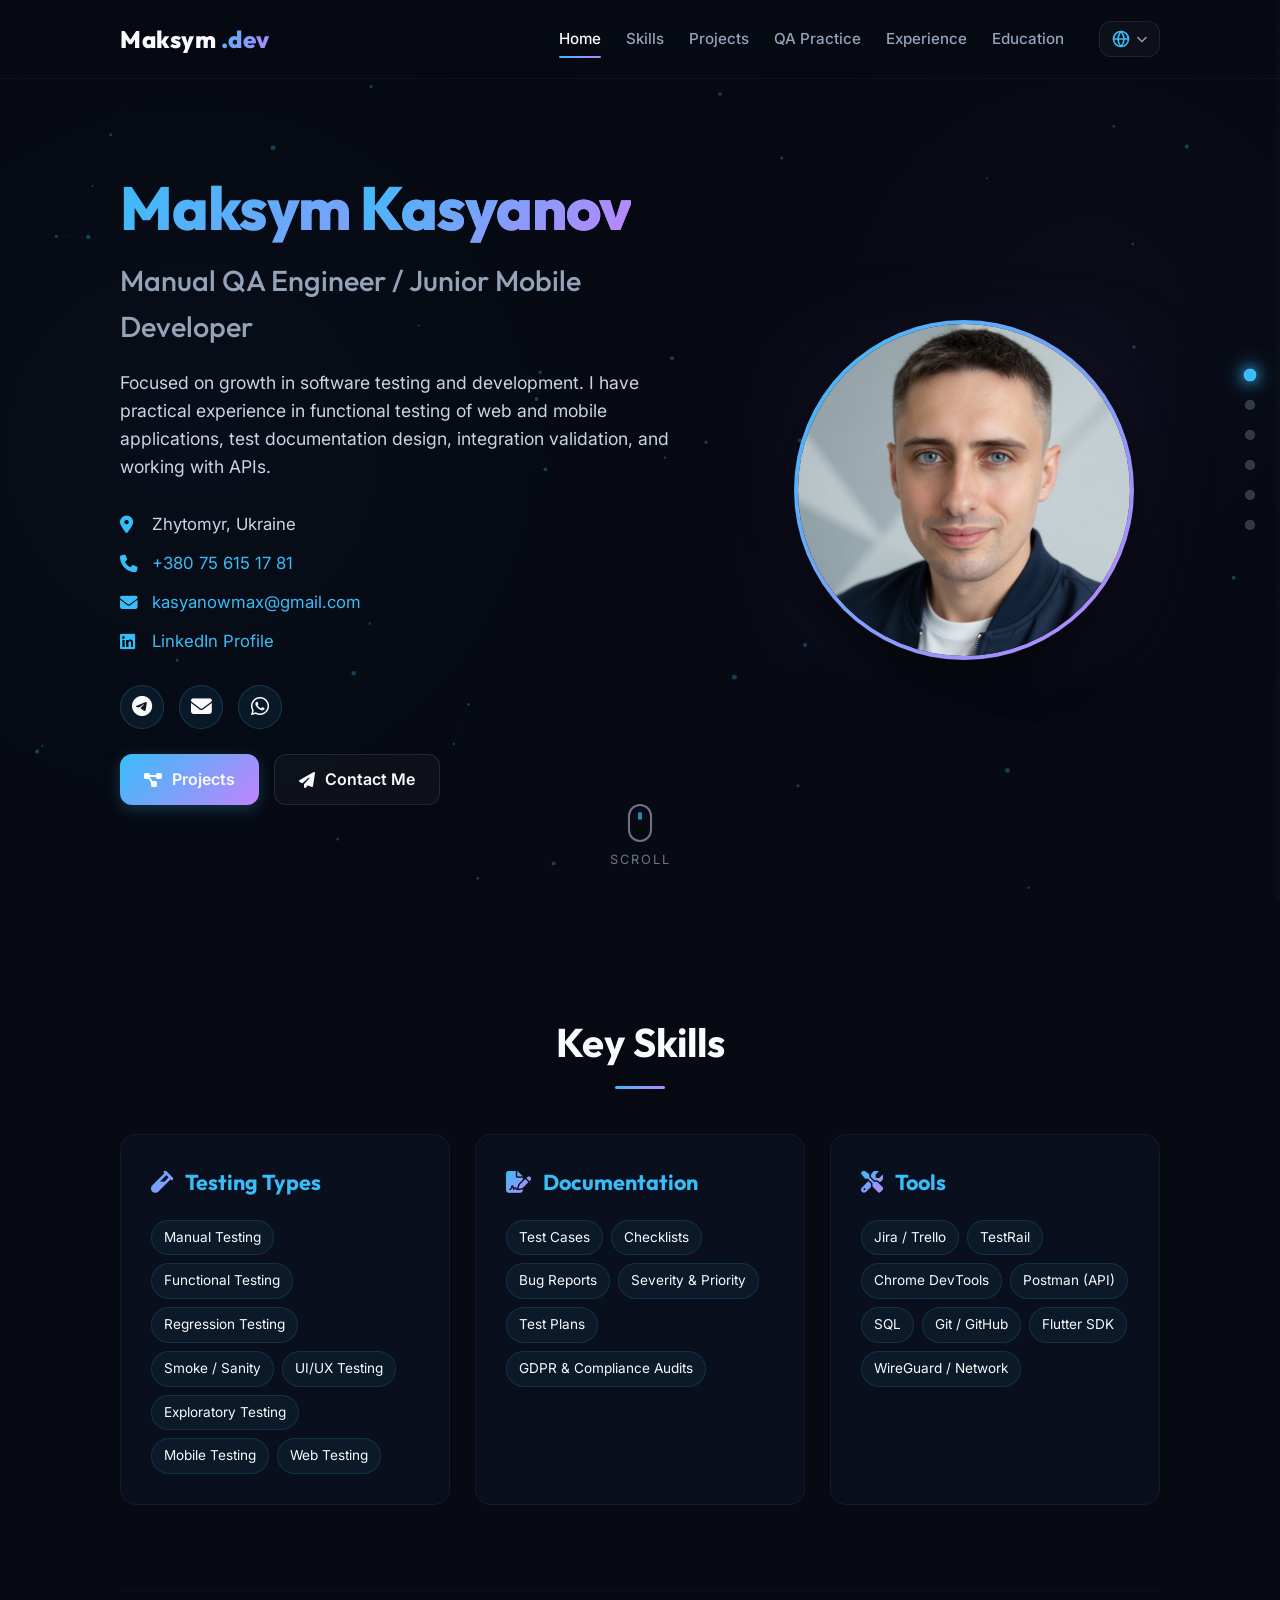
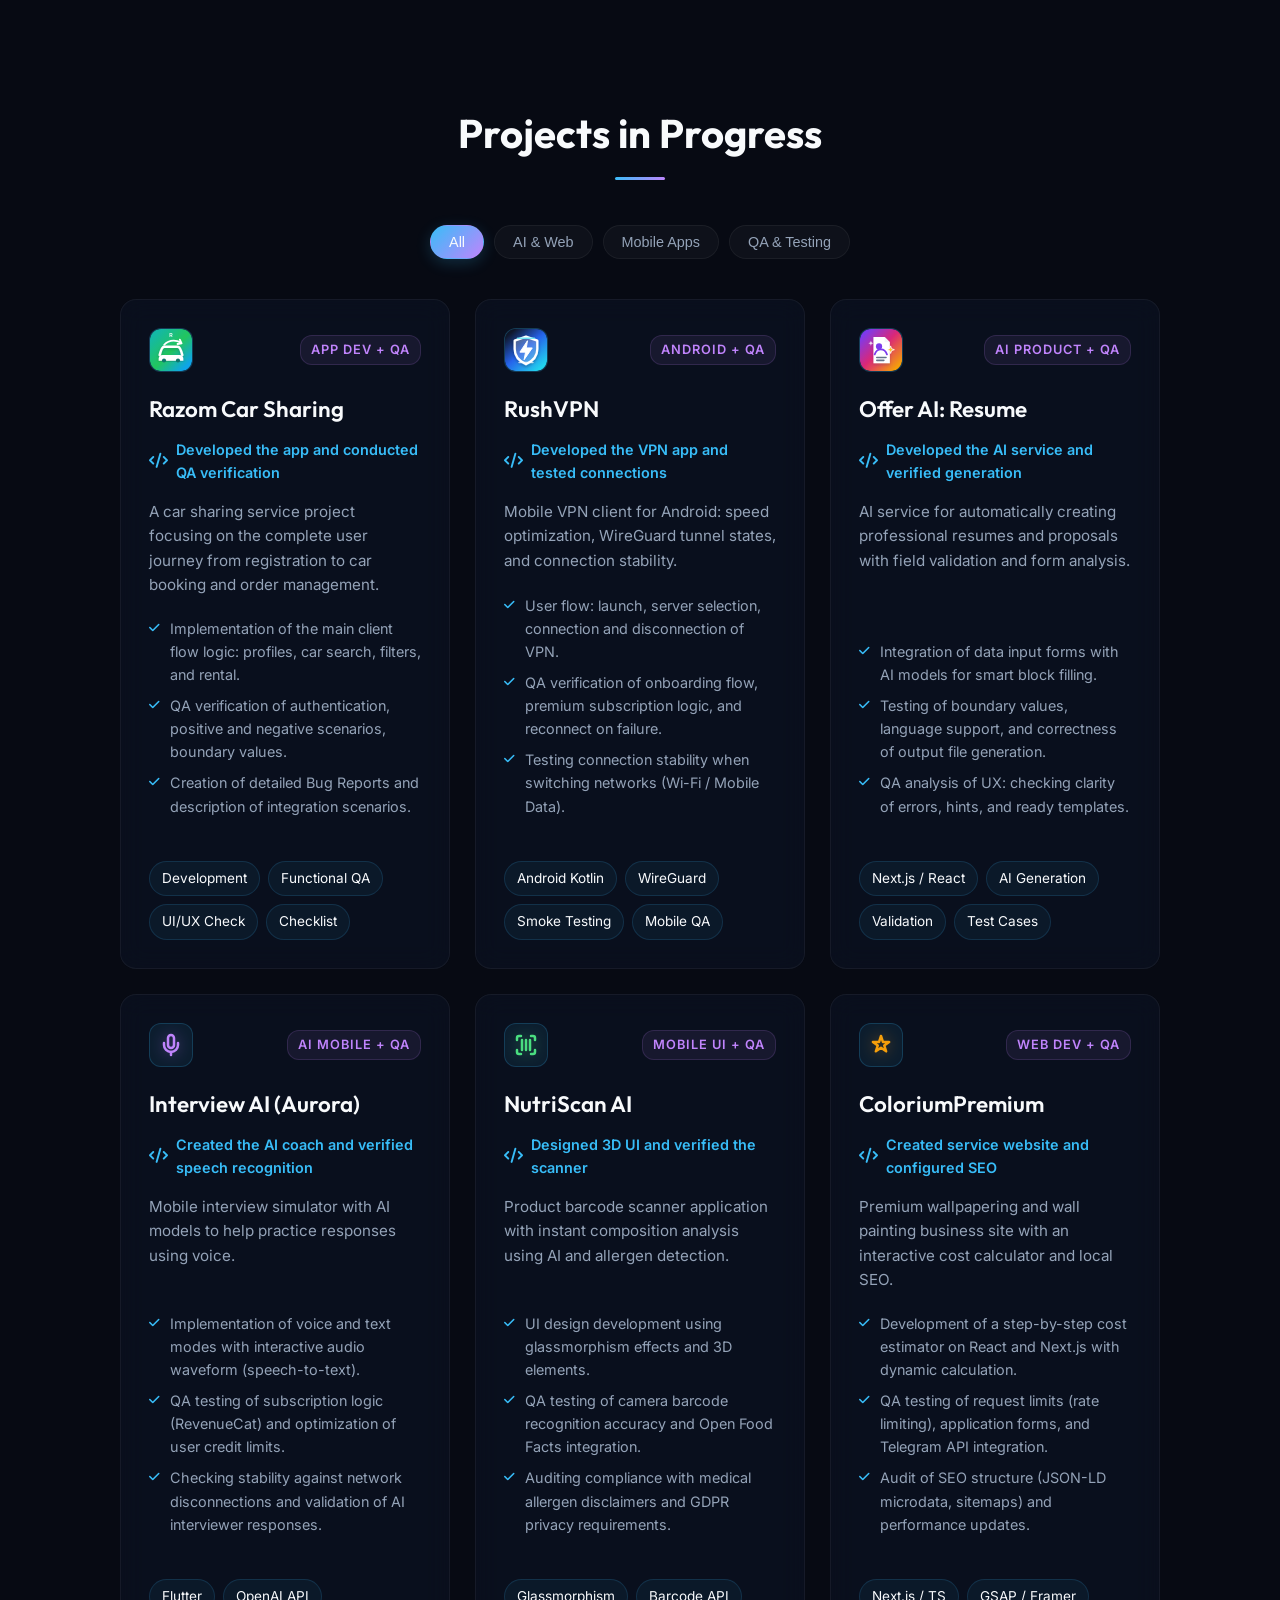
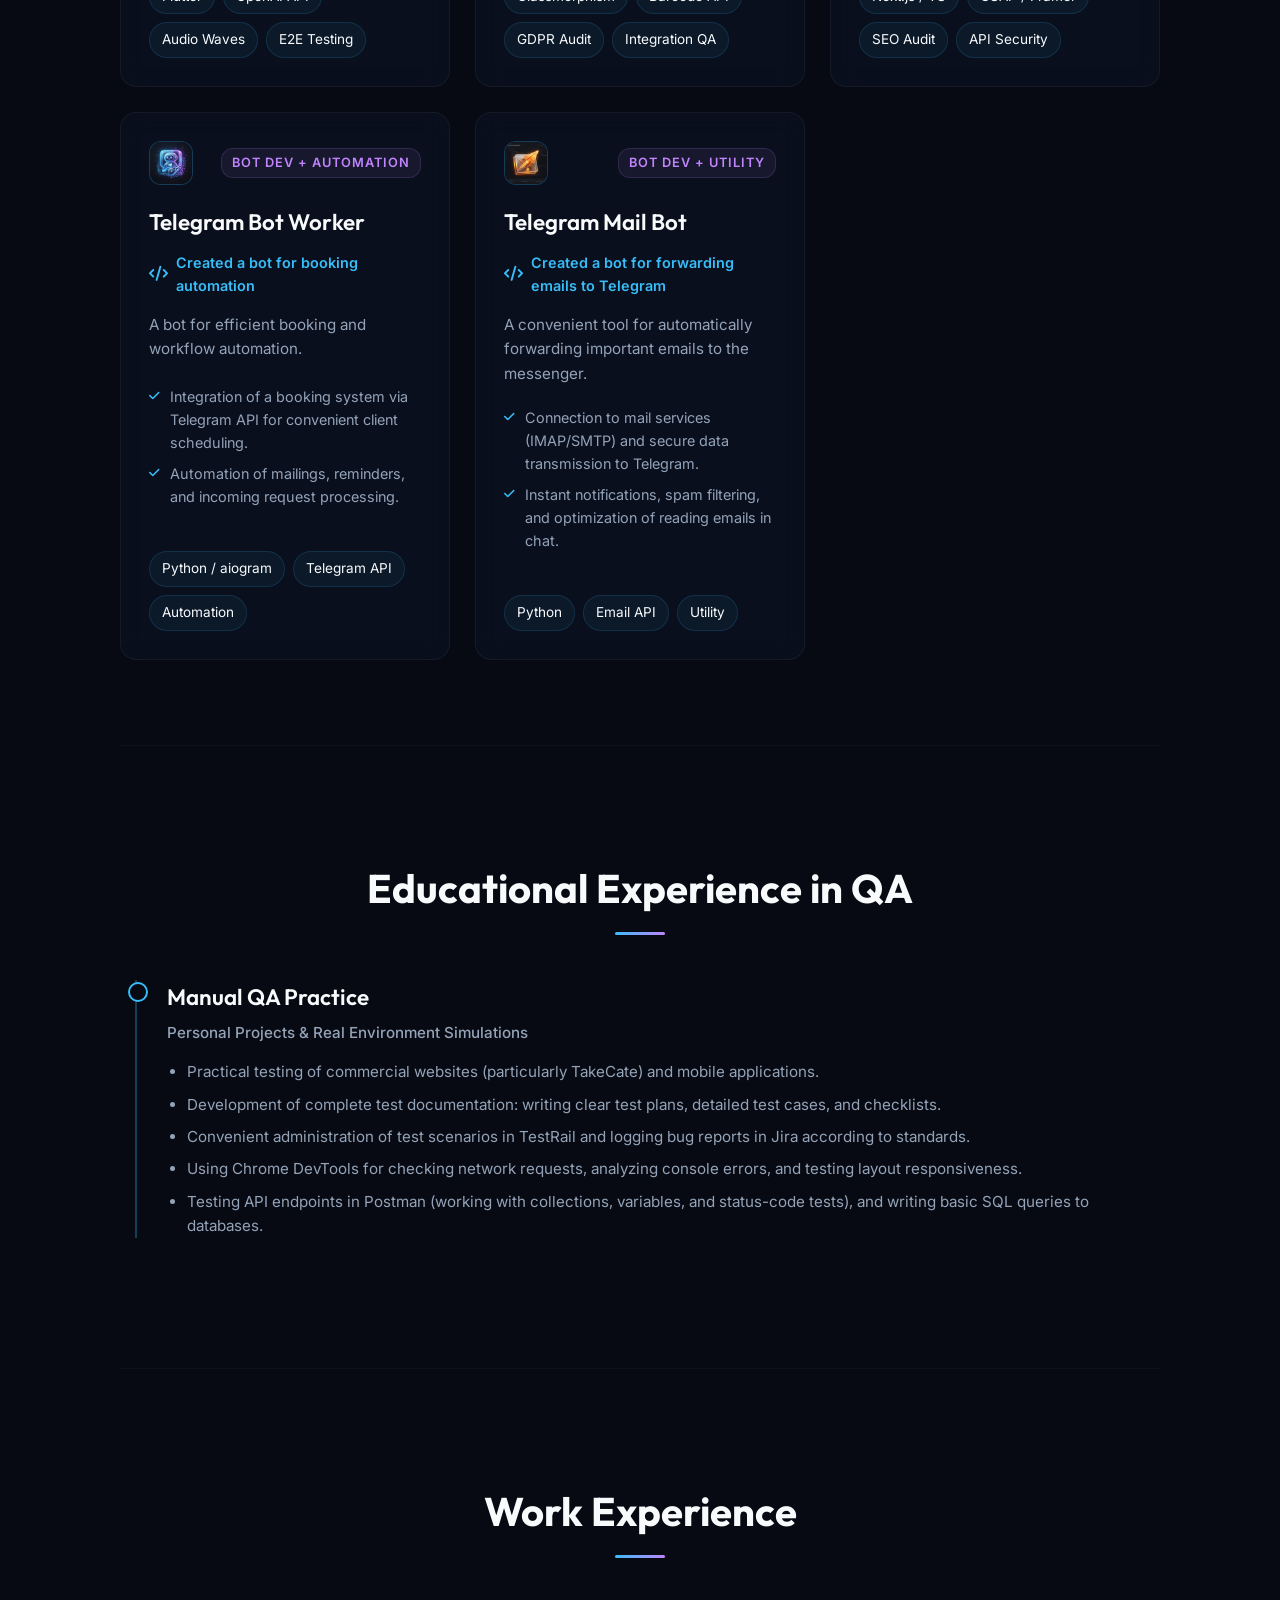
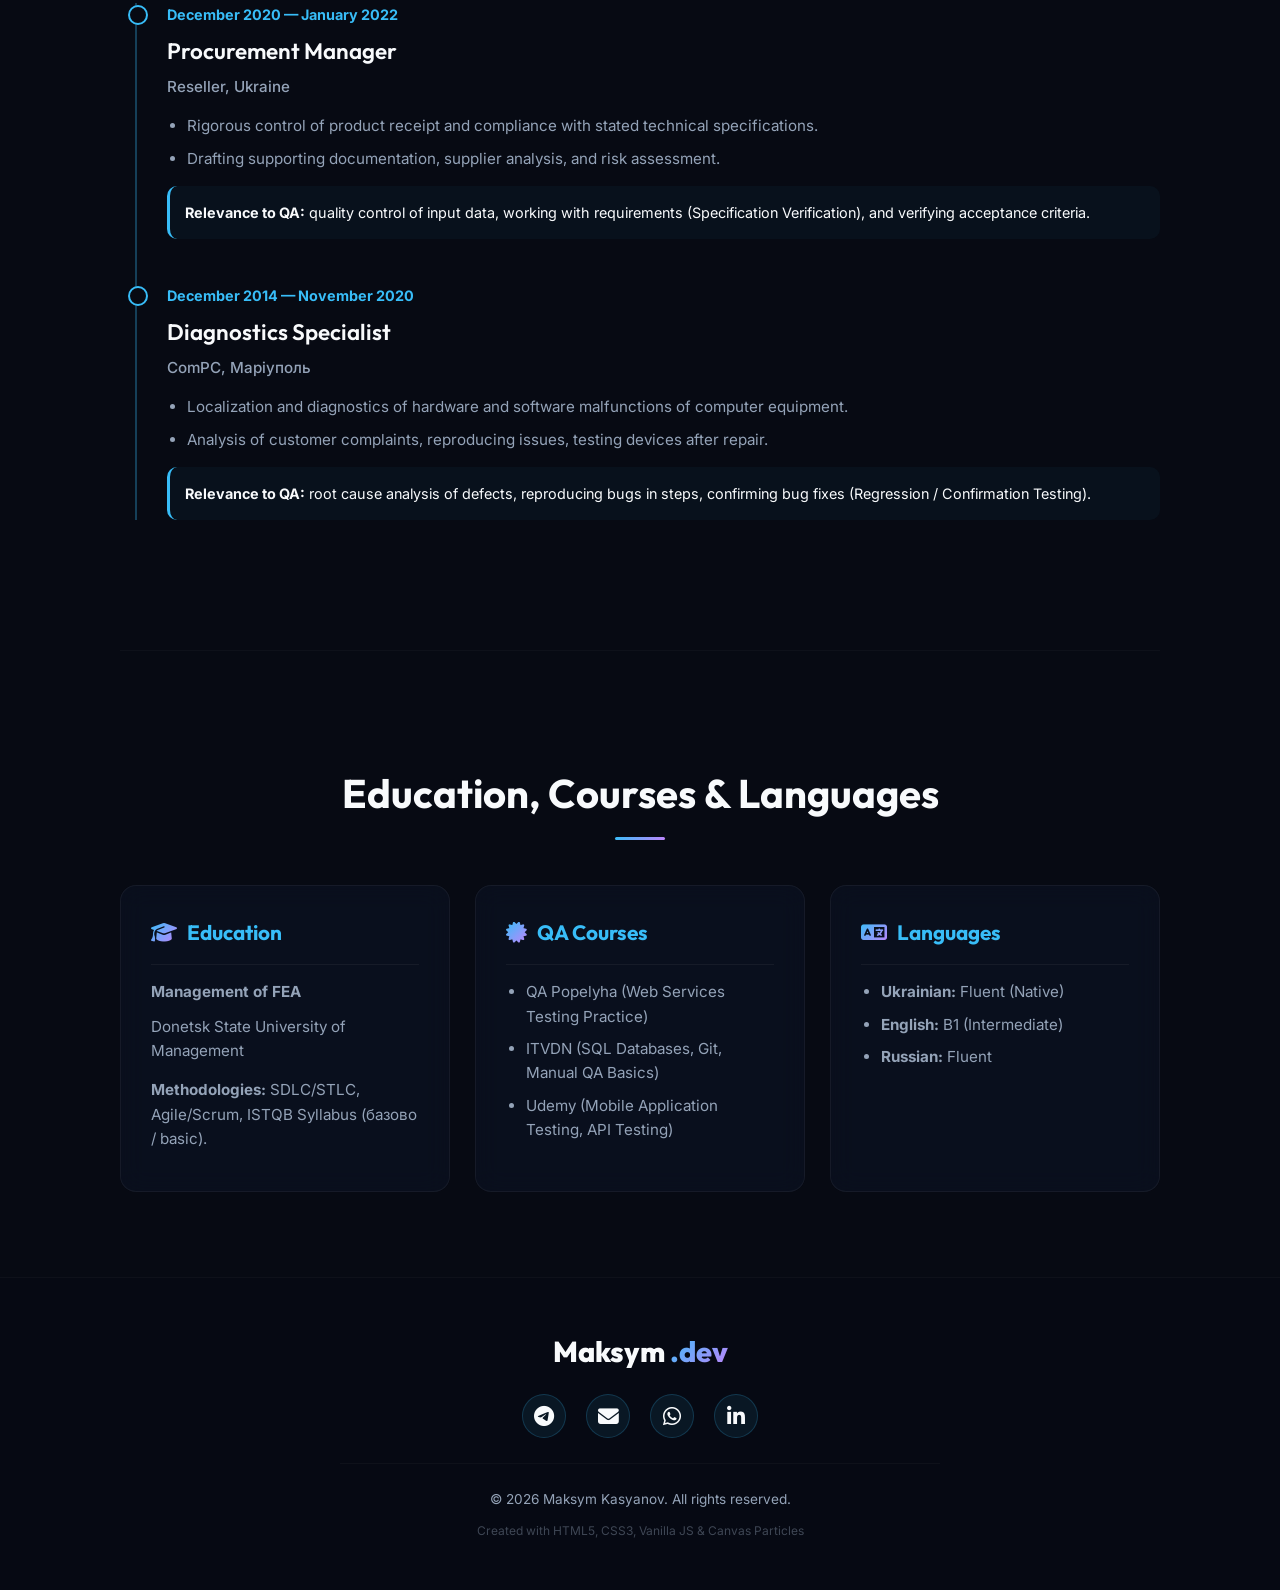
==== commit 6f2c5271: "new site discign" ====
--- a/index.html
+++ b/index.html
@@ -1293,7 +1293,7 @@
 
             <div class="projects-grid">
                 <!-- Project 1 -->
-                <article class="project-card mobile qa">
+                <article class="project-card mobile qa" style="cursor: pointer; position: relative;" onclick="window.location.href='razom-car-sharing.html'">
                     <div class="project-topline">
                         <div class="project-icon"><img src="assets/razom-car-sharing-icon.svg" alt="Razom Car Sharing icon"></div>
                         <div class="project-type">App Dev + QA</div>
@@ -1334,7 +1334,7 @@
                 </article>
 
                 <!-- Project 2 -->
-                <article class="project-card mobile qa">
+                <article class="project-card mobile qa" style="cursor: pointer; position: relative;" onclick="window.location.href='rushvpn.html'">
                     <div class="project-topline">
                         <div class="project-icon"><img src="assets/rushvpn-icon.svg" alt="RushVPN icon"></div>
                         <div class="project-type">Android + QA</div>
@@ -1375,7 +1375,7 @@
                 </article>
 
                 <!-- Project 3 -->
-                <article class="project-card ai-web qa">
+                <article class="project-card ai-web qa" style="cursor: pointer; position: relative;" onclick="window.location.href='offer-ai-resume.html'">
                     <div class="project-topline">
                         <div class="project-icon"><img src="assets/offer-ai-resume-icon.svg" alt="Offer AI Resume icon"></div>
                         <div class="project-type">AI Product + QA</div>
@@ -1416,7 +1416,7 @@
                 </article>
 
                 <!-- Project 4 (New) -->
-                <article class="project-card mobile ai-web qa">
+                <article class="project-card mobile ai-web qa" style="cursor: pointer; position: relative;" onclick="window.location.href='interview-ai.html'">
                     <div class="project-topline">
                         <div class="project-icon">
                             <svg width="24" height="24" viewBox="0 0 24 24" fill="none" stroke="currentColor" stroke-width="2.5" stroke-linecap="round" stroke-linejoin="round" style="color: #c084fc; filter: drop-shadow(0 0 8px rgba(192, 132, 252, 0.4));">
@@ -1463,7 +1463,7 @@
                 </article>
 
                 <!-- Project 5 (New) -->
-                <article class="project-card mobile ai-web qa">
+                <article class="project-card mobile ai-web qa" style="cursor: pointer; position: relative;" onclick="window.location.href='nutriscan.html'">
                     <div class="project-topline">
                         <div class="project-icon">
                             <svg width="24" height="24" viewBox="0 0 24 24" fill="none" stroke="currentColor" stroke-width="2.5" stroke-linecap="round" stroke-linejoin="round" style="color: #4ade80; filter: drop-shadow(0 0 8px rgba(74, 222, 128, 0.4));">
@@ -1514,7 +1514,7 @@
                 </article>
 
                 <!-- Project 6 (New) -->
-                <article class="project-card ai-web qa">
+                <article class="project-card ai-web qa" style="cursor: pointer; position: relative;" onclick="window.location.href='colorium-premium.html'">
                     <div class="project-topline">
                         <div class="project-icon">
                             <svg width="24" height="24" viewBox="0 0 24 24" fill="none" stroke="currentColor" stroke-width="2.5" stroke-linecap="round" stroke-linejoin="round" style="color: #f59e0b; filter: drop-shadow(0 0 8px rgba(245, 158, 11, 0.4));">
@@ -1555,6 +1555,76 @@
                         <span class="tag">GSAP / Framer</span>
                         <span class="tag">SEO Audit</span>
                         <span class="tag">API Security</span>
+                    </div>
+                </article>
+
+                <!-- Project 7 (New) -->
+                <article class="project-card ai-web" style="cursor: pointer; position: relative;" onclick="window.location.href='tg-bot.html'">
+                    <div class="project-topline">
+                        <div class="project-icon"><img src="assets/tg-bot-worker.png" alt="Telegram Bot Worker" style="width: 100%; height: 100%; object-fit: cover;"></div>
+                        <div class="project-type">Bot Dev + Automation</div>
+                    </div>
+                    <h3>Telegram Bot Worker</h3>
+                    <div class="project-built">
+                        <i class="fa-solid fa-code"></i>
+                        <span class="lang-uk">Створив бота для автоматизації бронювання</span>
+                        <span class="lang-en">Created a bot for booking automation</span>
+                    </div>
+                    <p>
+                        <span class="lang-uk">Бот для ефективного бронювання та автоматизації робочих процесів.</span>
+                        <span class="lang-en">A bot for efficient booking and workflow automation.</span>
+                    </p>
+                    <ul class="project-focus">
+                        <li>
+                            <i class="fa-solid fa-check"></i>
+                            <span class="lang-uk">Інтеграція системи бронювання через Telegram API для зручного запису клієнтів.</span>
+                            <span class="lang-en">Integration of a booking system via Telegram API for convenient client scheduling.</span>
+                        </li>
+                        <li>
+                            <i class="fa-solid fa-check"></i>
+                            <span class="lang-uk">Автоматизація розсилок, нагадувань та обробки вхідних запитів.</span>
+                            <span class="lang-en">Automation of mailings, reminders, and incoming request processing.</span>
+                        </li>
+                    </ul>
+                    <div class="tags">
+                        <span class="tag">Python / aiogram</span>
+                        <span class="tag">Telegram API</span>
+                        <span class="tag">Automation</span>
+                    </div>
+                </article>
+
+                <!-- Project 8 (New) -->
+                <article class="project-card ai-web" style="cursor: pointer; position: relative;" onclick="window.location.href='tg-mail-bot.html'">
+                    <div class="project-topline">
+                        <div class="project-icon"><img src="assets/tg-mail-bot.png" alt="Telegram Mail Bot" style="width: 100%; height: 100%; object-fit: cover;"></div>
+                        <div class="project-type">Bot Dev + Utility</div>
+                    </div>
+                    <h3>Telegram Mail Bot</h3>
+                    <div class="project-built">
+                        <i class="fa-solid fa-code"></i>
+                        <span class="lang-uk">Створив бота для пересилки листів в Telegram</span>
+                        <span class="lang-en">Created a bot for forwarding emails to Telegram</span>
+                    </div>
+                    <p>
+                        <span class="lang-uk">Зручний інструмент для автоматичної пересилки важливих листів з пошти прямо в месенджер.</span>
+                        <span class="lang-en">A convenient tool for automatically forwarding important emails to the messenger.</span>
+                    </p>
+                    <ul class="project-focus">
+                        <li>
+                            <i class="fa-solid fa-check"></i>
+                            <span class="lang-uk">Підключення поштових сервісів (IMAP/SMTP) та безпечна передача даних в Telegram.</span>
+                            <span class="lang-en">Connection to mail services (IMAP/SMTP) and secure data transmission to Telegram.</span>
+                        </li>
+                        <li>
+                            <i class="fa-solid fa-check"></i>
+                            <span class="lang-uk">Миттєві сповіщення, фільтрація спаму та оптимізація читання листів у чаті.</span>
+                            <span class="lang-en">Instant notifications, spam filtering, and optimization of reading emails in chat.</span>
+                        </li>
+                    </ul>
+                    <div class="tags">
+                        <span class="tag">Python</span>
+                        <span class="tag">Email API</span>
+                        <span class="tag">Utility</span>
                     </div>
                 </article>
             </div>
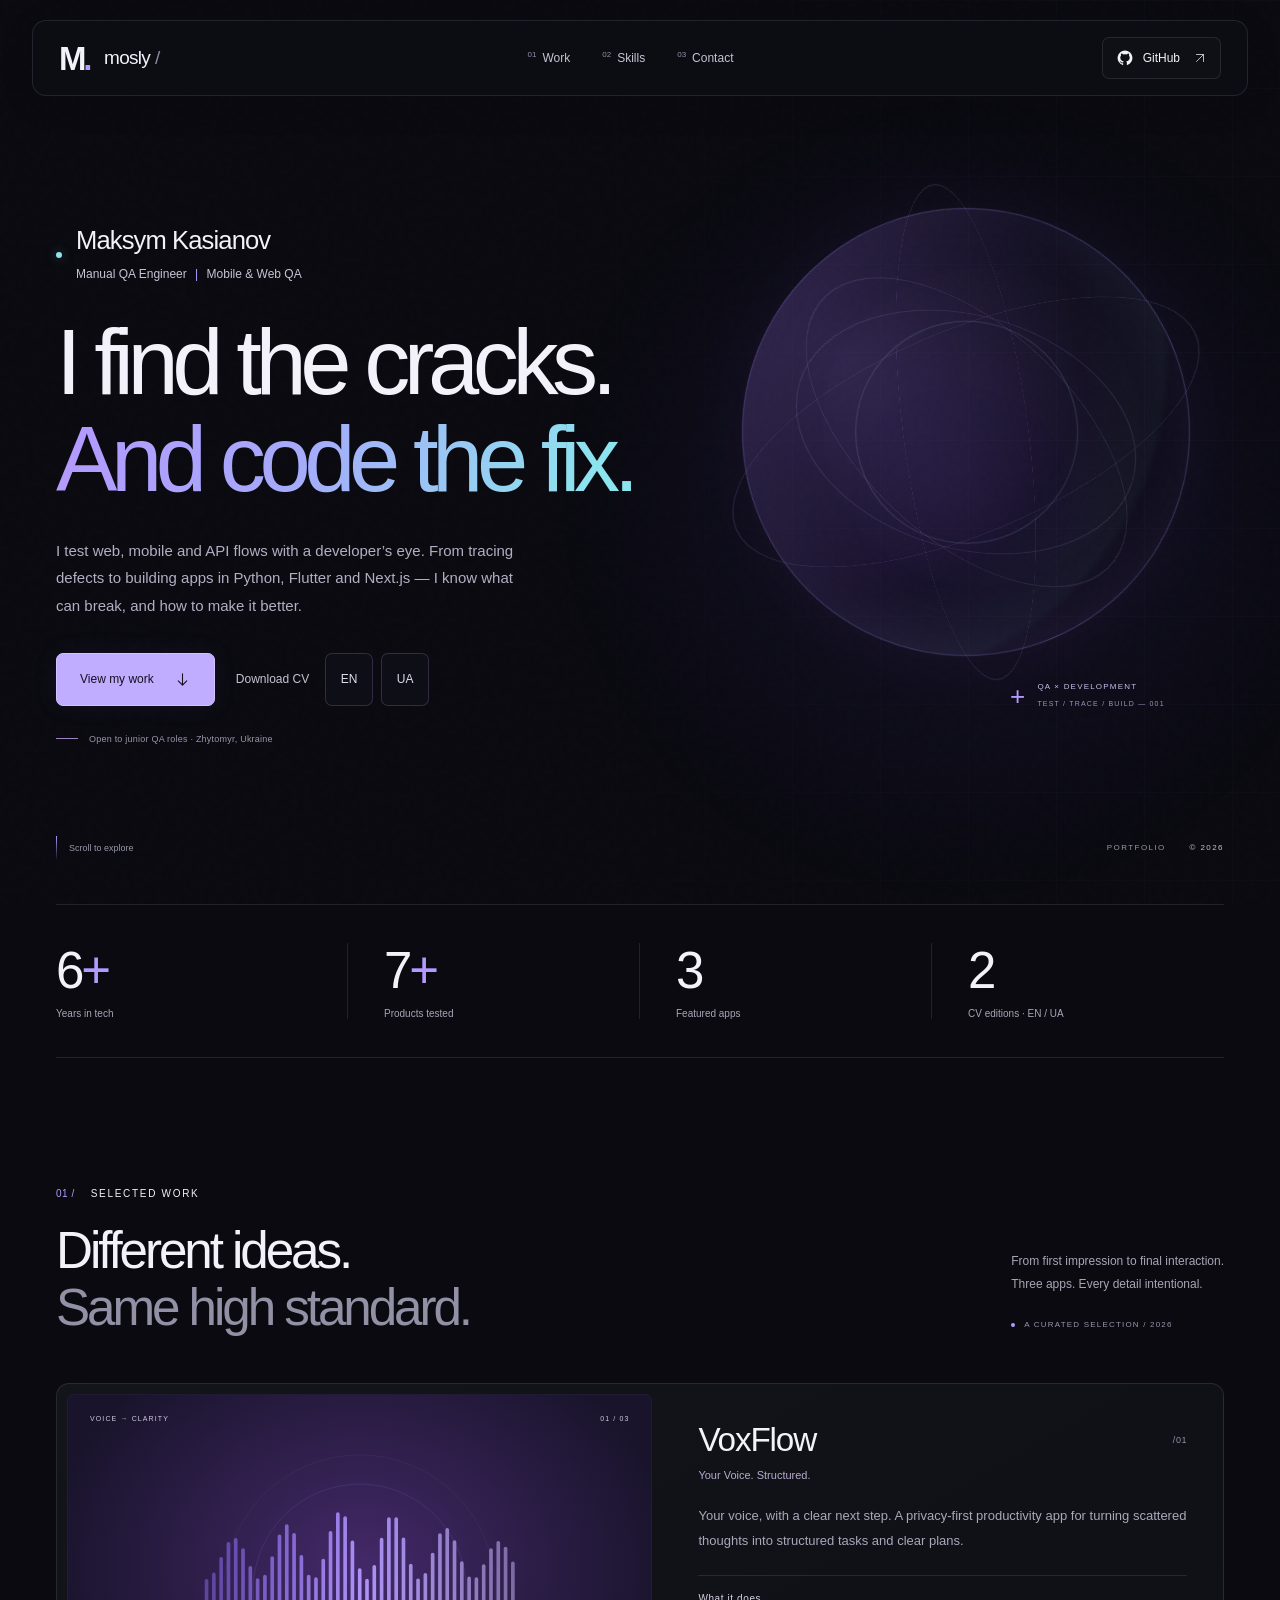
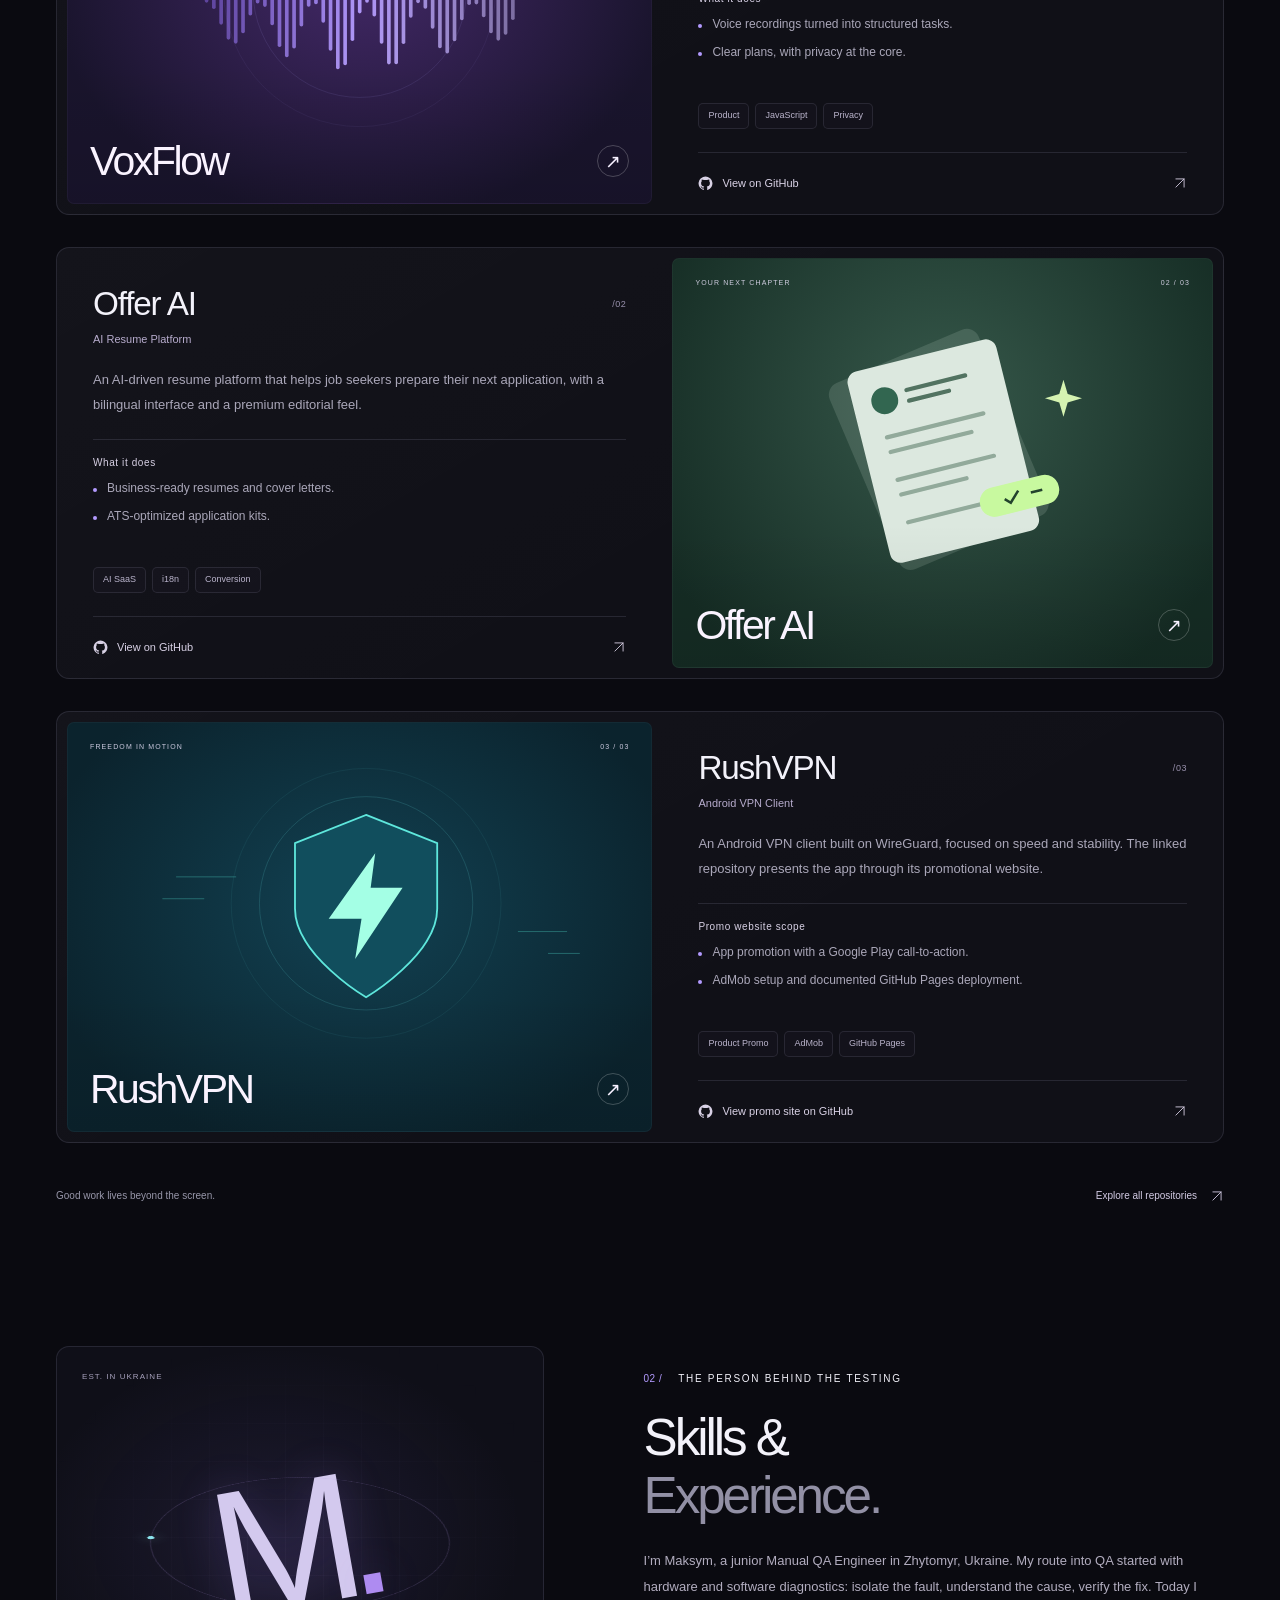
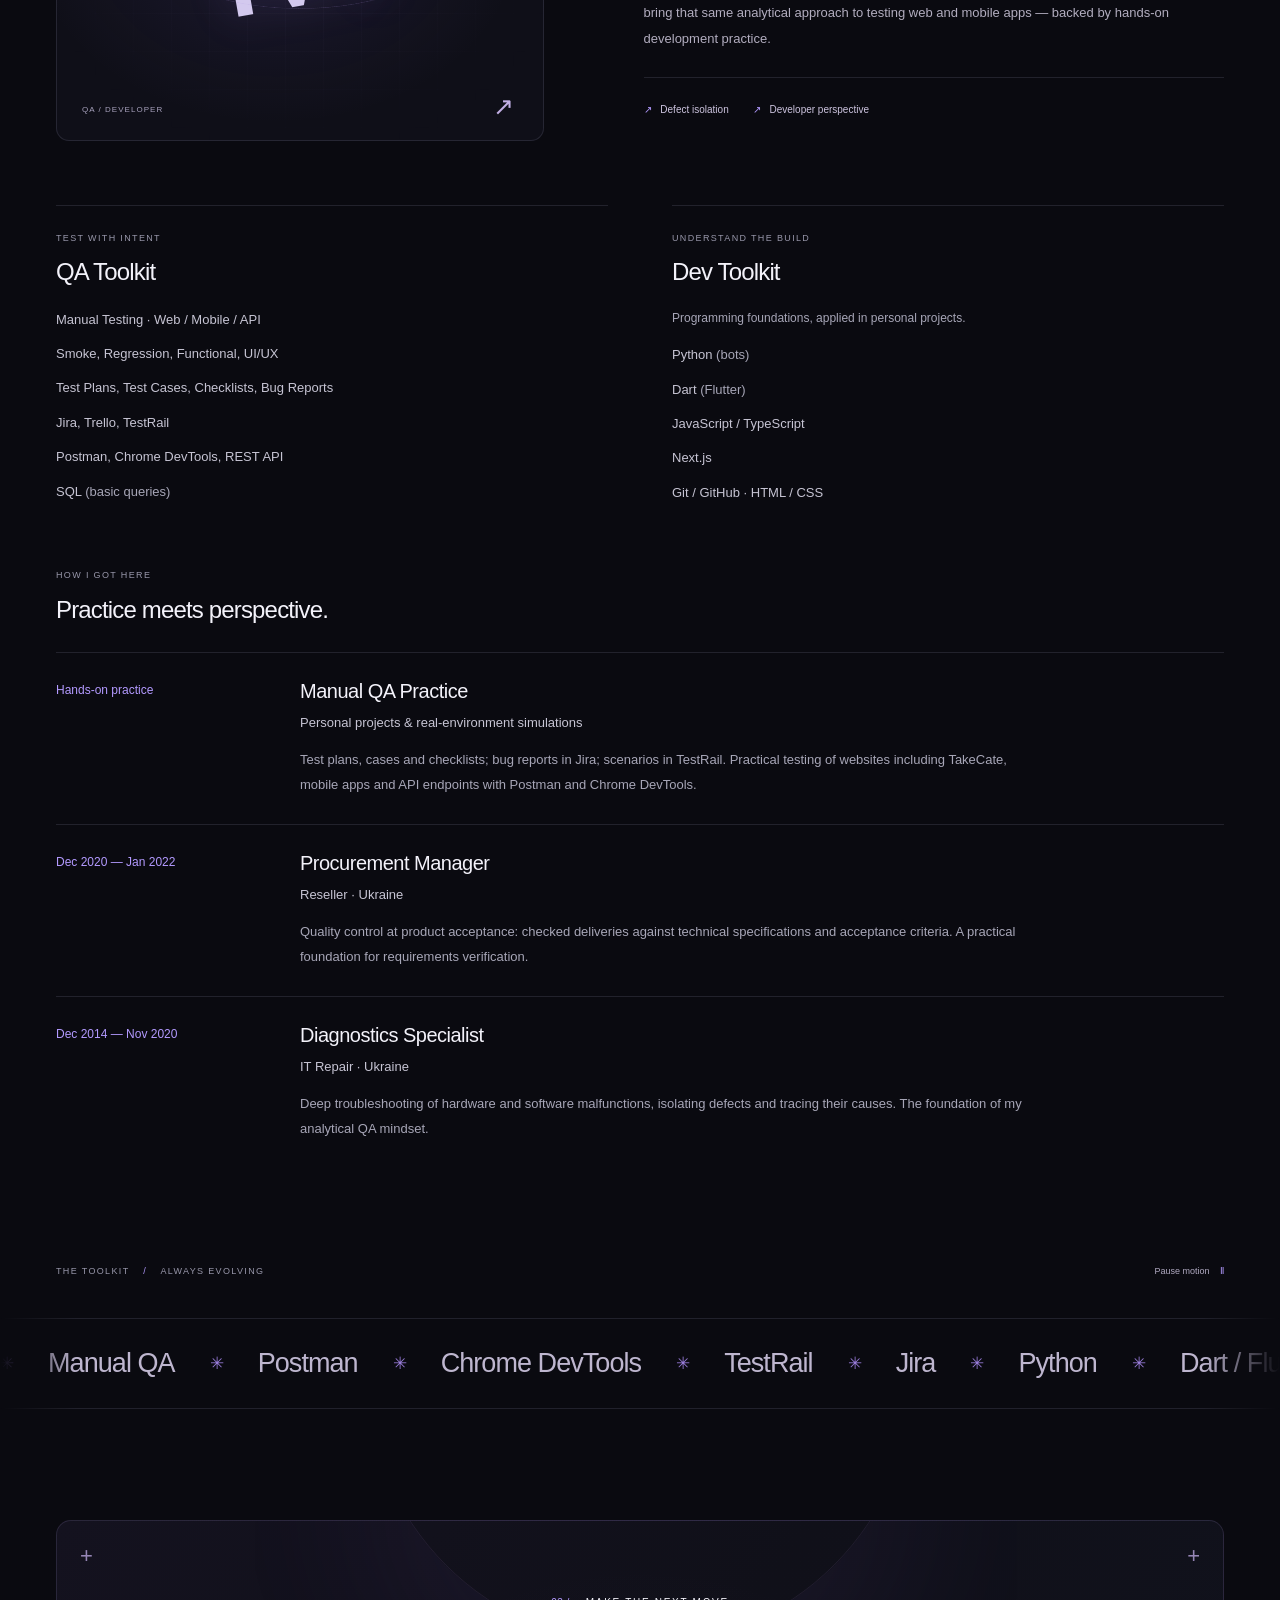
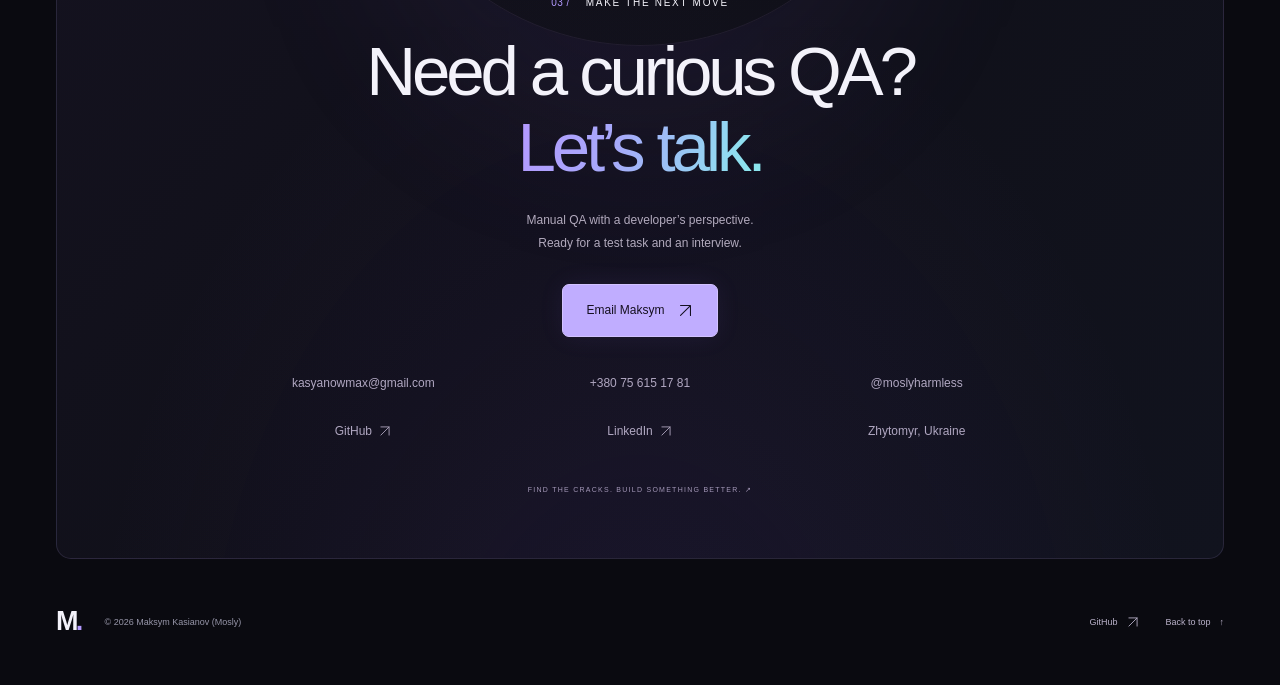
==== commit 2a2a8748: "New portfolio site: Vite + Three.js + GSAP, resume integrated (Maksym Kasianov)" ====
--- a/index.html
+++ b/index.html
@@ -1,2186 +1,164 @@
-<!DOCTYPE html>
-<html lang="uk" class="lang-uk">
-<head>
-    <script async src="https://www.googletagmanager.com/gtag/js?id=G-VFZWB7KNL0"></script>
-    <script>
-      window.dataLayer = window.dataLayer || [];
-      function gtag(){dataLayer.push(arguments);}
-      gtag('js', new Date());
-      gtag('config', 'G-VFZWB7KNL0');
+<!doctype html>
+<html lang="en">
+  <head>
+    <meta charset="UTF-8" />
+    <meta name="viewport" content="width=device-width, initial-scale=1.0" />
+    <meta name="theme-color" content="#0a0a10" />
+    <title>Maksym Kasianov — Manual QA Engineer &amp; App Developer | Portfolio</title>
+    <meta name="description" content="Maksym Kasianov — Manual QA Engineer in Zhytomyr, Ukraine. Web, mobile and API testing with a developer mindset. Explore my apps, QA toolkit and download my CV." />
+    <link rel="canonical" href="https://moslyharmless.github.io/cv-portfolio/" />
+    <meta name="robots" content="index, follow" />
+    <meta property="og:type" content="website" />
+    <meta property="og:locale" content="en_US" />
+    <meta property="og:site_name" content="Maksym Kasianov | QA &amp; App Development" />
+    <meta property="og:title" content="Maksym Kasianov — Manual QA Engineer &amp; App Developer" />
+    <meta property="og:description" content="I find the cracks. And code the fix. Meet Maksym Kasianov: mobile, web and API QA with hands-on experience building apps. Projects, skills and CV." />
+    <meta property="og:url" content="https://moslyharmless.github.io/cv-portfolio/" />
+    <meta property="og:image" content="https://moslyharmless.github.io/cv-portfolio/og.png" />
+    <meta property="og:image:width" content="1200" />
+    <meta property="og:image:height" content="630" />
+    <meta property="og:image:alt" content="Maksym Kasianov — Manual QA Engineer. Mobile &amp; Web QA with a developer mindset." />
+    <meta name="twitter:card" content="summary_large_image" />
+    <meta name="twitter:title" content="Maksym Kasianov — Manual QA Engineer &amp; App Developer" />
+    <meta name="twitter:description" content="QA with a developer mindset. Explore Maksym Kasianov’s apps, manual testing toolkit and experience. Download the CV in English or Ukrainian." />
+    <meta name="twitter:image" content="https://moslyharmless.github.io/cv-portfolio/og.png" />
+    <meta name="twitter:image:alt" content="Maksym Kasianov — Manual QA Engineer. Mobile &amp; Web QA with a developer mindset." />
+    <link rel="icon" type="image/svg+xml" href="data:image/svg+xml,%3Csvg xmlns='http://www.w3.org/2000/svg' viewBox='0 0 64 64'%3E%3Crect width='64' height='64' rx='16' fill='%230a0a10'/%3E%3Ctext x='8' y='45' fill='%23b7a1ff' font-family='Arial,sans-serif' font-weight='700' font-size='38'%3EM.%3C/text%3E%3C/svg%3E" />
+    <link rel="preconnect" href="https://moslyharmless.github.io" crossorigin />
+    <link rel="preload" href="./assets/inter-latin-400-normal-C38fXH4l.woff2" as="font" type="font/woff2" crossorigin />
+    <link rel="preload" href="./assets/space-grotesk-latin-500-normal-lFbtlQH6.woff2" as="font" type="font/woff2" crossorigin />
+    <script type="application/ld+json">
+      {"@context":"https://schema.org","@graph":[{"@type":"Person","@id":"https://moslyharmless.github.io/cv-portfolio/#person","name":"Maksym Kasianov","givenName":"Maksym","familyName":"Kasianov","alternateName":"Mosly","url":"https://moslyharmless.github.io/cv-portfolio/","sameAs":["https://github.com/MoslyHarmless","https://t.me/moslyharmless"],"jobTitle":"Manual QA Engineer | Mobile & Web QA","address":{"@type":"PostalAddress","addressLocality":"Zhytomyr","addressCountry":"UA"}},{"@type":"WebSite","@id":"https://moslyharmless.github.io/cv-portfolio/#website","name":"Maksym Kasianov | QA & App Development","description":"Maksym Kasianov — Manual QA Engineer in Zhytomyr, Ukraine. Web, mobile and API testing with a developer mindset. Explore my apps, QA toolkit and download my CV.","url":"https://moslyharmless.github.io/cv-portfolio/","inLanguage":"en","author":{"@id":"https://moslyharmless.github.io/cv-portfolio/#person"}}]}
     </script>
+    <style>body{color:#f3f2fa;background:#0a0a10;margin:0}.preloader{z-index:1000;pointer-events:none;background:#0a0a10;place-items:center;animation:.3s .65s forwards loader-exit;display:grid;position:fixed;inset:0}.preloader span{color:#c0aaff;font:600 52px Arial,sans-serif}@keyframes loader-exit{to{opacity:0;visibility:hidden}}@media (prefers-reduced-motion:reduce){.preloader{display:none}}</style>
+    <script type="module" crossorigin src="./assets/index-DgNdEhsC.js"></script>
+    <link rel="stylesheet" crossorigin href="./assets/index-BsM75ylq.css">
+  </head>
+  <body>
+    <a class="skip-link" href="#main">Skip to content</a>
+    <div class="preloader" aria-hidden="true"><span>M.</span></div>
+    <div class="cursor" aria-hidden="true"></div>
+    <svg class="icon-definitions" xmlns="http://www.w3.org/2000/svg" aria-hidden="true">
+      <symbol id="icon-arrow-up" viewBox="0 0 24 24"><path d="M5 19 19 5M5 5h14v14" /></symbol>
+      <symbol id="icon-arrow-down" viewBox="0 0 24 24"><path d="M12 4v16m-6-6 6 6 6-6" /></symbol>
+      <symbol id="icon-github" viewBox="0 0 24 24"><path fill="currentColor" stroke="none" d="M12 .9a11.1 11.1 0 0 0-3.51 21.63c.55.1.76-.24.76-.53v-2.08c-3.09.67-3.74-1.31-3.74-1.31-.5-1.28-1.24-1.62-1.24-1.62-1.01-.69.08-.67.08-.67 1.12.08 1.7 1.14 1.7 1.14.99 1.7 2.6 1.21 3.24.92.1-.72.39-1.21.71-1.49-2.47-.28-5.07-1.24-5.07-5.5 0-1.22.44-2.22 1.14-3-.11-.28-.49-1.41.11-2.94 0 0 .94-.3 3.05 1.14a10.56 10.56 0 0 1 5.55 0c2.11-1.44 3.04-1.14 3.04-1.14.61 1.53.23 2.66.12 2.94.71.78 1.14 1.78 1.14 3.01 0 4.27-2.6 5.21-5.08 5.49.4.35.75 1.02.75 2.06V22c0 .29.2.64.77.53A11.1 11.1 0 0 0 12 .9Z" /></symbol>
+    </svg>
 
-    <meta charset="UTF-8">
-    <meta name="viewport" content="width=device-width, initial-scale=1.0">
-    <title>Максим Касьянов — Manual QA Engineer & Junior Mobile Developer</title>
-    <meta name="description" content="Портфоліо Максима Касьянова — Manual QA Engineer & Junior Mobile Developer. Практичні навички тестування ПЗ, розробки веб- та мобільних застосунків, баг-репорти, тест-кейси та автоматизація.">
-    
-    <!-- Open Graph / Facebook -->
-    <meta property="og:type" content="website">
-    <meta property="og:title" content="Максим Касьянов — Manual QA Engineer & Junior Mobile Developer">
-    <meta property="og:description" content="Портфоліо та досвід у тестуванні ПЗ, веб- та мобільних технологіях. Перегляньте проекти, навички та досвід роботи.">
-    <meta property="og:image" content="grok-image-32b37985-17ae-4992-a457-237c96841b92.jpg">
-
-    <!-- Fonts & Icons -->
-    <link rel="preconnect" href="https://fonts.googleapis.com">
-    <link rel="preconnect" href="https://fonts.gstatic.com" crossorigin>
-    <link href="https://fonts.googleapis.com/css2?family=Inter:wght@300;400;500;600;700&family=Outfit:wght@400;500;600;700;800&display=swap" rel="stylesheet">
-    <link rel="stylesheet" href="https://cdnjs.cloudflare.com/ajax/libs/font-awesome/6.4.0/css/all.min.css">
-    
-    <style>
-        :root {
-            --primary-bg: #070a13;
-            --secondary-bg: rgba(15, 23, 42, 0.45);
-            --accent: #38bdf8;
-            --accent-hover: #7dd3fc;
-            --accent-secondary: #c084fc;
-            --text-main: #f8fafc;
-            --text-muted: #94a3b8;
-            --gradient-accent: linear-gradient(135deg, #38bdf8 0%, #c084fc 100%);
-            --card-border: rgba(255, 255, 255, 0.05);
-            --card-glow: rgba(56, 189, 248, 0.15);
-        }
-
-        * { 
-            box-sizing: border-box; 
-            margin: 0;
-            padding: 0;
-        }
-
-        ::-webkit-scrollbar { 
-            width: 8px; 
-            background: #070a13; 
-        }
-        ::-webkit-scrollbar-thumb { 
-            background: rgba(56, 189, 248, 0.3); 
-            border-radius: 8px; 
-            transition: background 0.3s;
-        }
-        ::-webkit-scrollbar-thumb:hover {
-            background: rgba(56, 189, 248, 0.6); 
-        }
-
-        html {
-            scrollbar-width: thin;
-            scrollbar-color: rgba(56, 189, 248, 0.3) #070a13;
-            scroll-behavior: smooth;
-        }
-
-        body {
-            font-family: 'Inter', 'Segoe UI', Roboto, Helvetica, Arial, sans-serif;
-            background-color: var(--primary-bg);
-            color: var(--text-main);
-            overflow-x: hidden;
-            line-height: 1.6;
-        }
-
-        /* Language Toggling System */
-        html.lang-uk .lang-en { display: none !important; }
-        html.lang-en .lang-uk { display: none !important; }
-
-        /* Scroll Progress */
-        .scroll-progress-container {
-            position: fixed; 
-            top: 0; 
-            right: 0; 
-            width: 4px; 
-            height: 100%;
-            background: rgba(255, 255, 255, 0.02); 
-            z-index: 9999;
-            pointer-events: none;
-        }
-        .scroll-progress-bar {
-            height: 0%; 
-            width: 100%; 
-            background: var(--gradient-accent);
-            box-shadow: 0 0 10px var(--accent), 0 0 20px var(--accent-secondary);
-            border-radius: 4px; 
-            transition: height 0.05s linear; 
-        }
-
-        /* Header Navigation */
-        .header {
-            position: fixed;
-            top: 0;
-            left: 0;
-            width: 100%;
-            z-index: 1000;
-            background: rgba(7, 10, 19, 0.5);
-            backdrop-filter: blur(16px);
-            -webkit-backdrop-filter: blur(16px);
-            border-bottom: 1px solid rgba(255, 255, 255, 0.03);
-            transition: all 0.4s cubic-bezier(0.22, 1, 0.36, 1);
-        }
-        .header.scrolled {
-            background: rgba(7, 10, 19, 0.85);
-            border-bottom: 1px solid rgba(56, 189, 248, 0.15);
-            box-shadow: 0 10px 30px rgba(0, 0, 0, 0.3);
-            padding: 5px 0;
-        }
-        .header-container {
-            max-width: 1100px;
-            margin: 0 auto;
-            padding: 20px 30px;
-            display: flex;
-            justify-content: space-between;
-            align-items: center;
-        }
-        .logo {
-            font-family: 'Outfit', sans-serif;
-            font-weight: 800;
-            font-size: 1.5rem;
-            color: var(--text-main);
-            text-decoration: none;
-            letter-spacing: 0.5px;
-            transition: transform 0.3s;
-        }
-        .logo:hover {
-            transform: scale(1.05);
-        }
-        .logo span.logo-dev {
-            background: var(--gradient-accent);
-            -webkit-background-clip: text;
-            -webkit-text-fill-color: transparent;
-        }
-        .nav-menu {
-            display: flex;
-            gap: 25px;
-            align-items: center;
-        }
-        .nav-menu a {
-            font-family: 'Inter', sans-serif;
-            font-weight: 500;
-            font-size: 0.95rem;
-            color: var(--text-muted);
-            text-decoration: none;
-            transition: color 0.3s;
-            position: relative;
-            padding: 5px 0;
-        }
-        .nav-menu a::after {
-            content: '';
-            position: absolute;
-            bottom: -2px;
-            left: 0;
-            width: 0;
-            height: 2px;
-            background: var(--gradient-accent);
-            transition: width 0.3s cubic-bezier(0.22, 1, 0.36, 1);
-            border-radius: 2px;
-        }
-        .nav-menu a:hover::after, .nav-menu a.active::after {
-            width: 100%;
-        }
-        .nav-menu a:hover, .nav-menu a.active {
-            color: var(--text-main);
-        }
-        
-        /* Language Selector in Header */
-        .lang-selector {
-            position: relative;
-            display: inline-block;
-            margin-left: 10px;
-            z-index: 1005;
-        }
-        .lang-btn {
-            background: rgba(255, 255, 255, 0.03);
-            border: 1px solid rgba(255, 255, 255, 0.08);
-            color: var(--text-main);
-            padding: 8px 12px;
-            border-radius: 12px;
-            cursor: pointer;
-            display: flex;
-            align-items: center;
-            gap: 6px;
-            font-family: inherit;
-            font-size: 0.85rem;
-            font-weight: 600;
-            transition: all 0.3s cubic-bezier(0.22, 1, 0.36, 1);
-            perspective: 1000px;
-            transform-style: preserve-3d;
-        }
-        .lang-btn:hover {
-            border-color: var(--accent);
-            background: rgba(56, 189, 248, 0.08);
-            box-shadow: 0 4px 15px rgba(56, 189, 248, 0.15);
-        }
-        .planet-icon {
-            width: 18px;
-            height: 18px;
-            stroke: var(--accent);
-            transition: transform 1.2s cubic-bezier(0.22, 1, 0.36, 1);
-        }
-        .lang-btn:hover .planet-icon {
-            transform: rotateY(180deg) rotate(90deg);
-        }
-        .chevron-icon {
-            font-size: 0.7rem;
-            color: var(--text-muted);
-            transition: transform 0.3s;
-        }
-        .lang-selector:hover .chevron-icon {
-            transform: rotate(180deg);
-        }
-        .lang-dropdown {
-            position: absolute;
-            top: calc(100% + 8px);
-            right: 0;
-            background: rgba(11, 16, 28, 0.95);
-            backdrop-filter: blur(12px);
-            -webkit-backdrop-filter: blur(12px);
-            border: 1px solid rgba(56, 189, 248, 0.2);
-            border-radius: 12px;
-            padding: 6px;
-            display: flex;
-            flex-direction: column;
-            gap: 4px;
-            min-width: 130px;
-            box-shadow: 0 10px 30px rgba(0, 0, 0, 0.5), 0 0 20px rgba(56, 189, 248, 0.1);
-            opacity: 0;
-            visibility: hidden;
-            transform: perspective(1000px) rotateX(-20deg) translateY(-10px);
-            transform-origin: top right;
-            transition: all 0.4s cubic-bezier(0.34, 1.56, 0.64, 1);
-            z-index: 1010;
-        }
-        .lang-selector:hover .lang-dropdown {
-            opacity: 1;
-            visibility: visible;
-            transform: perspective(1000px) rotateX(0deg) translateY(0px);
-        }
-        .lang-option {
-            background: transparent;
-            border: none;
-            color: var(--text-muted);
-            padding: 8px 12px;
-            border-radius: 8px;
-            font-size: 0.85rem;
-            font-weight: 500;
-            cursor: pointer;
-            text-align: left;
-            display: flex;
-            align-items: center;
-            gap: 8px;
-            transition: all 0.2s;
-            width: 100%;
-        }
-        .lang-option:hover {
-            color: var(--text-main);
-            background: rgba(255, 255, 255, 0.05);
-        }
-        .lang-option.active {
-            color: var(--text-main);
-            background: rgba(56, 189, 248, 0.15);
-            border: 1px solid rgba(56, 189, 248, 0.1);
-        }
-
-        .menu-toggle {
-            display: none;
-            flex-direction: column;
-            gap: 6px;
-            background: transparent;
-            border: none;
-            cursor: pointer;
-            padding: 5px;
-            z-index: 1001;
-        }
-        .menu-toggle .bar {
-            width: 24px;
-            height: 2px;
-            background: var(--text-main);
-            transition: all 0.3s cubic-bezier(0.22, 1, 0.36, 1);
-            border-radius: 2px;
-        }
-
-        /* Side Navigation Dots */
-        .side-nav {
-            position: fixed; 
-            right: 25px; 
-            top: 50%; 
-            transform: translateY(-50%);
-            display: flex; 
-            flex-direction: column; 
-            gap: 20px; 
-            z-index: 100;
-        }
-        .nav-dot {
-            width: 10px; 
-            height: 10px; 
-            border-radius: 50%;
-            background: rgba(148, 163, 184, 0.3); 
-            text-decoration: none;
-            position: relative; 
-            transition: all 0.4s cubic-bezier(0.22, 1, 0.36, 1);
-            border: 1px solid rgba(255, 255, 255, 0.05);
-        }
-        .nav-dot:hover, .nav-dot.active {
-            background: var(--accent); 
-            box-shadow: 0 0 10px var(--accent), 0 0 20px var(--accent); 
-            transform: scale(1.3);
-        }
-        .nav-dot::after {
-            content: attr(data-tooltip); 
-            position: absolute; 
-            right: 25px; 
-            top: 50%; 
-            transform: translateY(-50%);
-            background: rgba(15, 23, 42, 0.9); 
-            color: var(--text-main);
-            padding: 6px 12px; 
-            border-radius: 8px; 
-            font-size: 0.8rem;
-            white-space: nowrap; 
-            opacity: 0; 
-            pointer-events: none;
-            transition: all 0.4s cubic-bezier(0.22, 1, 0.36, 1); 
-            border: 1px solid rgba(56, 189, 248, 0.2);
-            backdrop-filter: blur(8px);
-        }
-        .nav-dot:hover::after { 
-            opacity: 1; 
-            right: 20px; 
-        }
-
-        /* Background Canvas */
-        #particle-canvas {
-            position: fixed;
-            top: 0;
-            left: 0;
-            width: 100vw;
-            height: 100vh;
-            z-index: -1;
-            pointer-events: none;
-        }
-
-        /* Main Container */
-        .container { 
-            max-width: 1100px; 
-            margin: 0 auto; 
-            padding: 0 30px; 
-        }
-        
-        section { 
-            padding: 110px 0 85px 0; 
-            border-bottom: 1px solid rgba(255,255,255,0.03); 
-            scroll-margin-top: 80px;
-        }
-        section:last-child { 
-            border-bottom: none; 
-        }
-
-        h2.section-title { 
-            font-family: 'Outfit', sans-serif;
-            font-size: 2.5rem; 
-            font-weight: 700;
-            color: var(--text-main); 
-            margin-bottom: 45px; 
-            text-align: center; 
-            position: relative; 
-        }
-        h2.section-title::after { 
-            content: ''; 
-            width: 50px; 
-            height: 3px; 
-            background: var(--gradient-accent); 
-            display: block; 
-            margin: 12px auto 0; 
-            border-radius: 2px; 
-        }
-
-        /* Reveal Animation */
-        .reveal { 
-            opacity: 0; 
-            transform: translateY(30px); 
-            transition: opacity 0.8s cubic-bezier(0.22, 1, 0.36, 1), transform 0.8s cubic-bezier(0.22, 1, 0.36, 1); 
-        }
-        .reveal.active { 
-            opacity: 1; 
-            transform: translateY(0); 
-        }
-
-        /* Hero Section */
-        .hero { 
-            min-height: 100vh;
-            display: flex; 
-            align-items: center; 
-            justify-content: space-between; 
-            gap: 60px; 
-            padding: 120px 0 40px 0; 
-            border-bottom: none;
-            opacity: 1;
-            position: relative;
-        }
-
-        .hero-text { 
-            flex: 1.2; 
-            position: relative;
-            z-index: 5;
-        }
-        .hero-text h1 { 
-            font-family: 'Outfit', sans-serif;
-            font-size: 3.8rem; 
-            font-weight: 800;
-            line-height: 1.1;
-            margin: 0 0 15px 0;
-            letter-spacing: -1px;
-        }
-        .hero-text h1 span { 
-            background: var(--gradient-accent);
-            -webkit-background-clip: text;
-            -webkit-text-fill-color: transparent;
-        }
-        .hero-text h2 { 
-            font-family: 'Outfit', sans-serif;
-            font-size: 1.8rem; 
-            color: var(--text-muted); 
-            font-weight: 500; 
-            margin-top: 0;
-            margin-bottom: 20px;
-        }
-        .hero-text p { 
-            font-size: 1.1rem; 
-            max-width: 600px; 
-            margin-bottom: 30px; 
-            color: #cbd5e1;
-        }
-        
-        /* Contacts & Buttons */
-        .contact-list { 
-            list-style: none; 
-            padding: 0; 
-            margin-bottom: 30px; 
-        }
-        .contact-list li { 
-            margin-bottom: 12px; 
-            display: flex; 
-            align-items: center; 
-            gap: 12px; 
-            font-size: 1.05rem;
-            color: #cbd5e1;
-        }
-        .contact-list li i {
-            color: var(--accent);
-            width: 20px;
-            font-size: 1.1rem;
-        }
-        .contact-list a { 
-            color: var(--accent); 
-            text-decoration: none; 
-            transition: color 0.3s; 
-        }
-        .contact-list a:hover { 
-            color: var(--accent-hover); 
-            text-decoration: underline;
-        }
-
-        .contact-actions, .hero-actions { 
-            display: flex; 
-            flex-wrap: wrap; 
-            gap: 15px; 
-        }
-        .contact-actions { 
-            margin-bottom: 25px; 
-        }
-        .contact-icon {
-            width: 44px; 
-            height: 44px; 
-            border-radius: 50%;
-            display: inline-flex; 
-            align-items: center; 
-            justify-content: center;
-            color: var(--text-main); 
-            background: rgba(56,189,248,0.08);
-            border: 1px solid rgba(56,189,248,0.2); 
-            text-decoration: none;
-            transition: all 0.3s cubic-bezier(0.22, 1, 0.36, 1);
-        }
-        .contact-icon:hover { 
-            transform: translateY(-4px); 
-            background: rgba(56,189,248,0.18); 
-            border-color: var(--accent); 
-            color: var(--accent-hover);
-            box-shadow: 0 5px 15px rgba(56, 189, 248, 0.2);
-        }
-        .contact-icon i { 
-            font-size: 1.3rem; 
-        }
-        .action-btn {
-            display: inline-flex; 
-            align-items: center; 
-            gap: 10px;
-            padding: 12px 24px; 
-            border-radius: 12px; 
-            text-decoration: none;
-            color: var(--text-main); 
-            background: var(--gradient-accent);
-            font-weight: 600;
-            border: none;
-            transition: all 0.3s cubic-bezier(0.22, 1, 0.36, 1);
-            cursor: pointer; 
-            box-shadow: 0 4px 15px rgba(56, 189, 248, 0.25);
-        }
-        .action-btn:hover { 
-            transform: translateY(-4px); 
-            box-shadow: 0 8px 25px rgba(192, 132, 252, 0.4);
-            filter: brightness(1.1);
-        }
-        .action-btn.secondary { 
-            background: rgba(255, 255, 255, 0.03); 
-            border: 1px solid rgba(255,255,255,0.1); 
-            color: var(--text-main); 
-            box-shadow: none;
-        }
-        .action-btn.secondary:hover { 
-            background: rgba(255, 255, 255, 0.08); 
-            border-color: var(--accent);
-            box-shadow: 0 5px 15px rgba(255, 255, 255, 0.05);
-        }
-
-        /* Avatar Container */
-        .hero-image { 
-            flex: 0.8; 
-            display: flex; 
-            justify-content: center;
-            align-items: center;
-            position: relative;
-        }
-        .hero-image::before {
-            content: '';
-            position: absolute;
-            width: 105%;
-            height: 105%;
-            background: radial-gradient(circle, rgba(56, 189, 248, 0.15) 0%, rgba(192, 132, 252, 0.05) 50%, transparent 100%);
-            z-index: -1;
-            filter: blur(30px);
-        }
-        .hero-image img { 
-            width: 340px; 
-            height: 340px; 
-            object-fit: cover;
-            object-position: center 15%;
-            border-radius: 50%; 
-            box-shadow: 0 20px 45px rgba(0,0,0,0.5); 
-            border: 4px solid transparent; 
-            background: linear-gradient(#070a13, #070a13) padding-box,
-                        var(--gradient-accent) border-box;
-            transition: box-shadow 0.5s ease, transform 0.5s ease;
-            transform-style: preserve-3d;
-            will-change: transform;
-        }
-        .hero-image img:hover { 
-            box-shadow: 0 25px 50px rgba(56, 189, 248, 0.25); 
-        }
-
-        /* Scroll Indicator */
-        .scroll-indicator-wrapper { 
-            position: absolute;
-            bottom: 30px;
-            left: 50%;
-            transform: translateX(-50%);
-            width: 100%; 
-            display: flex; 
-            justify-content: center; 
-            z-index: 10;
-            pointer-events: none;
-        }
-        .scroll-indicator { 
-            display: flex; 
-            flex-direction: column; 
-            align-items: center; 
-            opacity: 0.7; 
-            animation: bounce 2s infinite; 
-            text-decoration: none; 
-            color: var(--text-muted); 
-            pointer-events: auto;
-        }
-        .scroll-indicator span { 
-            font-size: 0.8rem; 
-            margin-top: 8px; 
-            letter-spacing: 2px; 
-            text-transform: uppercase;
-        }
-        .mouse { 
-            width: 24px; 
-            height: 38px; 
-            border: 2px solid var(--text-muted); 
-            border-radius: 12px; 
-            position: relative; 
-        }
-        .wheel { 
-            width: 4px; 
-            height: 8px; 
-            background: var(--accent); 
-            border-radius: 2px; 
-            position: absolute; 
-            top: 6px; 
-            left: 50%; 
-            transform: translateX(-50%); 
-            animation: scrollWheel 2s infinite; 
-        }
-        
-        @keyframes bounce { 
-            0%, 20%, 50%, 80%, 100% { transform: translateY(0); } 
-            40% { transform: translateY(-8px); } 
-            60% { transform: translateY(-4px); } 
-        }
-        @keyframes scrollWheel { 
-            0% { top: 6px; opacity: 1; } 
-            100% { top: 18px; opacity: 0; } 
-        }
-
-        /* Skills boxes */
-        .skills-container { 
-            display: grid; 
-            grid-template-columns: repeat(auto-fit, minmax(300px, 1fr)); 
-            gap: 25px; 
-        }
-        .skill-box { 
-            background: var(--secondary-bg); 
-            backdrop-filter: blur(12px);
-            -webkit-backdrop-filter: blur(12px);
-            padding: 30px; 
-            border-radius: 16px; 
-            border: 1px solid var(--card-border); 
-            transition: all 0.4s cubic-bezier(0.22, 1, 0.36, 1); 
-            transform-style: preserve-3d;
-            will-change: transform;
-        }
-        .skill-box:hover { 
-            border-color: rgba(56, 189, 248, 0.3); 
-            box-shadow: 0 15px 35px rgba(56, 189, 248, 0.1), 0 0 0 1px rgba(56, 189, 248, 0.1) inset;
-        }
-        .skill-box h3 { 
-            color: var(--accent); 
-            font-family: 'Outfit', sans-serif;
-            font-size: 1.35rem;
-            margin-top: 0; 
-            margin-bottom: 20px;
-            display: flex; 
-            align-items: center; 
-            gap: 12px; 
-        }
-        .skill-box h3 i {
-            font-size: 1.4rem;
-            background: var(--gradient-accent);
-            -webkit-background-clip: text;
-            -webkit-text-fill-color: transparent;
-        }
-        .tags { 
-            display: flex; 
-            flex-wrap: wrap; 
-            gap: 8px; 
-            margin-top: 15px; 
-        }
-        .tag { 
-            background: rgba(56,189,248,0.06); 
-            color: var(--text-main); 
-            padding: 6px 12px; 
-            border-radius: 20px; 
-            font-size: 0.85rem; 
-            border: 1px solid rgba(56,189,248,0.15); 
-            transition: all 0.3s; 
-        }
-        .tag:hover { 
-            background: rgba(56,189,248,0.15); 
-            border-color: var(--accent); 
-            transform: translateY(-2px);
-        }
-
-        /* Filterable Projects Section */
-        .projects-filter {
-            display: flex;
-            justify-content: center;
-            gap: 10px;
-            margin-bottom: 40px;
-            flex-wrap: wrap;
-        }
-        .filter-btn {
-            background: rgba(255, 255, 255, 0.03);
-            border: 1px solid rgba(255, 255, 255, 0.08);
-            color: var(--text-muted);
-            padding: 8px 18px;
-            border-radius: 20px;
-            font-size: 0.9rem;
-            font-weight: 500;
-            cursor: pointer;
-            transition: all 0.3s cubic-bezier(0.22, 1, 0.36, 1);
-            border: 1px solid rgba(255, 255, 255, 0.05);
-        }
-        .filter-btn:hover, .filter-btn.active {
-            background: var(--gradient-accent);
-            color: var(--text-main);
-            border-color: transparent;
-            box-shadow: 0 4px 15px rgba(56, 189, 248, 0.2);
-        }
-
-        .projects-grid { 
-            display: grid; 
-            grid-template-columns: repeat(auto-fit, minmax(320px, 1fr)); 
-            gap: 25px; 
-        }
-        .project-card {
-            background: var(--secondary-bg);
-            backdrop-filter: blur(12px);
-            -webkit-backdrop-filter: blur(12px);
-            border: 1px solid var(--card-border); 
-            border-radius: 16px; 
-            padding: 28px;
-            display: flex;
-            flex-direction: column;
-            min-height: 100%; 
-            transition: transform 0.4s cubic-bezier(0.22, 1, 0.36, 1), opacity 0.4s ease, border-color 0.4s, box-shadow 0.4s;
-            transform-style: preserve-3d;
-            will-change: transform;
-            opacity: 1;
-            transform: scale(1);
-        }
-        .project-card:hover { 
-            border-color: rgba(56,189,248,0.3); 
-            box-shadow: 0 15px 35px rgba(56, 189, 248, 0.1), 0 0 0 1px rgba(56, 189, 248, 0.1) inset; 
-        }
-        
-        .project-topline { 
-            display: flex; 
-            align-items: center; 
-            justify-content: space-between; 
-            gap: 16px; 
-            margin-bottom: 20px; 
-        }
-        .project-icon {
-            width: 44px; 
-            height: 44px; 
-            border-radius: 12px; 
-            display: grid; 
-            place-items: center;
-            color: var(--accent); 
-            background: rgba(56,189,248,0.08); 
-            border: 1px solid rgba(56,189,248,0.2);
-            overflow: hidden; 
-            flex: 0 0 auto;
-            transition: transform 0.3s;
-        }
-        .project-card:hover .project-icon {
-            transform: scale(1.1) rotate(5deg);
-        }
-        .project-icon img { 
-            width: 100%; 
-            height: 100%; 
-            object-fit: cover; 
-            display: block; 
-        }
-        .project-type { 
-            color: var(--accent-secondary); 
-            font-size: 0.8rem; 
-            font-weight: 600;
-            text-transform: uppercase;
-            letter-spacing: 1px;
-            background: rgba(192, 132, 252, 0.08);
-            padding: 4px 10px;
-            border-radius: 12px;
-            border: 1px solid rgba(192, 132, 252, 0.15);
-        }
-        .project-card h3 { 
-            margin: 0 0 10px 0; 
-            color: var(--text-main); 
-            font-family: 'Outfit', sans-serif;
-            font-size: 1.4rem; 
-            font-weight: 600;
-        }
-        .project-card p { 
-            color: var(--text-muted); 
-            margin: 0 0 20px 0; 
-            font-size: 0.95rem;
-            flex-grow: 1;
-        }
-        .project-built {
-            display: inline-flex; 
-            align-items: center; 
-            gap: 8px; 
-            margin-bottom: 16px;
-            color: var(--accent); 
-            font-size: 0.9rem; 
-            font-weight: 600;
-        }
-        .project-built i {
-            font-size: 0.95rem;
-        }
-        .project-focus { 
-            list-style: none; 
-            padding: 0; 
-            margin: 0 0 20px 0; 
-            color: var(--text-muted); 
-            font-size: 0.9rem;
-        }
-        .project-focus li { 
-            margin-bottom: 8px; 
-            display: flex; 
-            gap: 10px; 
-            align-items: flex-start;
-        }
-        .project-focus i { 
-            color: var(--accent); 
-            margin-top: 5px; 
-            font-size: 0.75rem; 
-        }
-
-        /* Timeline Styles */
-        .timeline { 
-            border-left: 2px solid rgba(56, 189, 248, 0.3); 
-            padding-left: 30px; 
-            position: relative; 
-            margin-left: 15px; 
-        }
-        .timeline-item { 
-            margin-bottom: 45px; 
-            position: relative; 
-        }
-        .timeline-item::before { 
-            content: ''; 
-            position: absolute; 
-            left: -39px; 
-            top: 2px; 
-            width: 16px; 
-            height: 16px; 
-            border-radius: 50%; 
-            background: var(--primary-bg); 
-            border: 2px solid var(--accent); 
-            transition: all 0.3s cubic-bezier(0.22, 1, 0.36, 1); 
-        }
-        .timeline-item:hover::before { 
-            background: var(--accent); 
-            box-shadow: 0 0 10px var(--accent), 0 0 20px var(--accent);
-            transform: scale(1.2);
-        }
-        .timeline-date { 
-            color: var(--accent); 
-            font-size: 0.9rem; 
-            font-weight: bold; 
-            margin-bottom: 8px; 
-        }
-        .timeline-title { 
-            font-family: 'Outfit', sans-serif;
-            font-size: 1.4rem; 
-            font-weight: 600;
-            margin: 0 0 5px 0; 
-        }
-        .timeline-company { 
-            color: var(--text-muted); 
-            font-weight: 500; 
-            margin-bottom: 15px; 
-            font-size: 0.95rem;
-        }
-        .timeline-content ul { 
-            padding-left: 20px; 
-            color: var(--text-muted); 
-            font-size: 0.95rem;
-        }
-        .timeline-content li { 
-            margin-bottom: 8px; 
-        }
-        .qa-relevance { 
-            background: rgba(56, 189, 248, 0.04); 
-            padding: 15px; 
-            border-radius: 10px; 
-            border-left: 3px solid var(--accent); 
-            margin-top: 15px; 
-            transition: background 0.3s; 
-            font-size: 0.9rem;
-        }
-        .qa-relevance:hover { 
-            background: rgba(56, 189, 248, 0.08); 
-        }
-
-        /* Info Grid */
-        .info-grid { 
-            display: grid; 
-            grid-template-columns: repeat(auto-fit, minmax(280px, 1fr)); 
-            gap: 25px; 
-        }
-        .info-card { 
-            background: var(--secondary-bg); 
-            backdrop-filter: blur(12px);
-            -webkit-backdrop-filter: blur(12px);
-            padding: 30px; 
-            border-radius: 16px; 
-            transition: all 0.4s cubic-bezier(0.22, 1, 0.36, 1); 
-            border: 1px solid var(--card-border); 
-            transform-style: preserve-3d;
-            will-change: transform;
-        }
-        .info-card:hover { 
-            border-color: rgba(56, 189, 248, 0.3); 
-            box-shadow: 0 15px 35px rgba(56, 189, 248, 0.1); 
-        }
-        .info-card h3 { 
-            color: var(--accent); 
-            font-family: 'Outfit', sans-serif;
-            font-size: 1.3rem;
-            margin-top: 0; 
-            border-bottom: 1px solid rgba(255,255,255,0.05); 
-            padding-bottom: 15px;
-            margin-bottom: 15px;
-            display: flex;
-            align-items: center;
-            gap: 10px;
-        }
-        .info-card h3 i {
-            background: var(--gradient-accent);
-            -webkit-background-clip: text;
-            -webkit-text-fill-color: transparent;
-        }
-        .info-card p {
-            font-size: 0.95rem;
-            color: var(--text-muted);
-            margin-bottom: 10px;
-        }
-
-        /* Footer */
-        .footer {
-            background: rgba(7, 10, 19, 0.95);
-            border-top: 1px solid rgba(255, 255, 255, 0.03);
-            padding: 50px 0;
-            text-align: center;
-            font-size: 0.95rem;
-            color: var(--text-muted);
-        }
-        .footer-logo {
-            font-family: 'Outfit', sans-serif;
-            font-size: 1.8rem;
-            font-weight: 800;
-            color: var(--text-main);
-            text-decoration: none;
-            display: inline-block;
-            margin-bottom: 20px;
-        }
-        .footer-logo span.logo-dev {
-            background: var(--gradient-accent);
-            -webkit-background-clip: text;
-            -webkit-text-fill-color: transparent;
-        }
-        .footer-socials {
-            display: flex;
-            justify-content: center;
-            gap: 20px;
-            margin-bottom: 25px;
-        }
-        .footer-copy {
-            font-size: 0.85rem;
-            border-top: 1px solid rgba(255,255,255,0.03);
-            padding-top: 25px;
-            max-width: 600px;
-            margin: 0 auto;
-        }
-
-        /* Responsive Layouts */
-        @media (max-width: 900px) {
-            .side-nav { display: none; }
-            .container { padding: 0 20px; }
-            .hero { 
-                flex-direction: column-reverse; 
-                text-align: center; 
-                padding-top: 110px; 
-                padding-bottom: 60px;
-                gap: 40px;
-            }
-            .hero-image { 
-                justify-content: center; 
-                width: 100%; 
-            }
-            .hero-image img { 
-                width: 260px; 
-                height: 260px;
-            }
-            .contact-list li { 
-                justify-content: center; 
-            }
-            .contact-actions, .hero-actions { 
-                justify-content: center; 
-            }
-            .project-topline { 
-                align-items: flex-start; 
-            }
-            h2.section-title { 
-                font-size: 2rem; 
-            }
-            
-            /* Mobile Nav styling updates */
-            .nav-menu {
-                position: fixed;
-                top: 0;
-                right: -100%;
-                width: 280px;
-                height: 100vh;
-                background: rgba(7, 10, 19, 0.98);
-                backdrop-filter: blur(20px);
-                -webkit-backdrop-filter: blur(20px);
-                border-left: 1px solid rgba(255, 255, 255, 0.05);
-                flex-direction: column;
-                align-items: center;
-                justify-content: center;
-                gap: 30px;
-                transition: right 0.4s cubic-bezier(0.22, 1, 0.36, 1);
-                z-index: 1000;
-                box-shadow: -10px 0 30px rgba(0, 0, 0, 0.5);
-                overflow-y: auto;
-                padding: 60px 0;
-            }
-            .nav-menu.active {
-                right: 0;
-            }
-            .menu-toggle {
-                display: flex;
-            }
-            .menu-toggle.active .bar:nth-child(1) {
-                transform: translateY(8px) rotate(45deg);
-            }
-            .menu-toggle.active .bar:nth-child(2) {
-                opacity: 0;
-            }
-            .menu-toggle.active .bar:nth-child(3) {
-                transform: translateY(-8px) rotate(-45deg);
-            }
-            
-            /* Language dropdown alignment on mobile */
-            .lang-selector {
-                margin-left: 0;
-                margin-top: 10px;
-            }
-            .lang-dropdown {
-                bottom: calc(100% + 8px);
-                top: auto;
-                right: auto;
-                left: 50%;
-                transform: perspective(1000px) rotateX(20deg) translate(-50%, 10px);
-                transform-origin: bottom center;
-            }
-            .lang-selector:hover .lang-dropdown {
-                transform: perspective(1000px) rotateX(0deg) translate(-50%, 0px);
-            }
-        }
-
-        @media print {
-            .scroll-progress-container, .side-nav, .header, .scroll-indicator-wrapper, .hero-actions, .contact-actions, #particle-canvas, .projects-filter { display: none !important; }
-            body, html { background: #ffffff; color: #111827; }
-            .container { max-width: 100%; padding: 0; }
-            section { padding: 25px 0; border-bottom: 1px solid #e5e7eb; }
-            .reveal { opacity: 1; transform: none; }
-            .hero { padding-top: 0; }
-            .hero-image img, .skill-box, .project-card, .info-card { box-shadow: none; border-color: #d1d5db; background: transparent; }
-            .tag { color: #111827; border-color: #cbd5e1; background: #f8fafc; }
-            a { color: #0369a1; }
-        }
-    </style>
-</head>
-<body>
-
-    <header class="header" id="header">
-        <div class="header-container">
-            <a href="#home" class="logo">
-                <span class="lang-uk">Максим</span>
-                <span class="lang-en">Maksym</span>
-                <span class="logo-dev">.dev</span>
-            </a>
-            <nav class="nav-menu" id="navMenu">
-                <a href="#home" class="nav-link active">
-                    <span class="lang-uk">Головна</span>
-                    <span class="lang-en">Home</span>
-                </a>
-                <a href="#skills" class="nav-link">
-                    <span class="lang-uk">Навички</span>
-                    <span class="lang-en">Skills</span>
-                </a>
-                <a href="#projects" class="nav-link">
-                    <span class="lang-uk">Проєкти</span>
-                    <span class="lang-en">Projects</span>
-                </a>
-                <a href="#practice" class="nav-link">
-                    <span class="lang-uk">QA Практика</span>
-                    <span class="lang-en">QA Practice</span>
-                </a>
-                <a href="#experience" class="nav-link">
-                    <span class="lang-uk">Досвід</span>
-                    <span class="lang-en">Experience</span>
-                </a>
-                <a href="#education" class="nav-link">
-                    <span class="lang-uk">Освіта</span>
-                    <span class="lang-en">Education</span>
-                </a>
-
-                <!-- 3D Planet Language Selector -->
-                <div class="lang-selector">
-                    <button class="lang-btn" id="langBtn" aria-label="Change Language">
-                        <svg class="planet-icon" viewBox="0 0 24 24" fill="none" stroke="currentColor" stroke-width="2.2" stroke-linecap="round" stroke-linejoin="round">
-                            <circle cx="12" cy="12" r="10"></circle>
-                            <path d="M12 2a15.3 15.3 0 0 1 4 10 15.3 15.3 0 0 1-4 10 15.3 15.3 0 0 1-4-10 15.3 15.3 0 0 1 4-10z"></path>
-                            <path d="M2 12h20"></path>
-                        </svg>
-                        <i class="fa-solid fa-chevron-down chevron-icon"></i>
-                    </button>
-                    <div class="lang-dropdown" id="langDropdown">
-                        <button class="lang-option active" data-lang="uk">🇺🇦 Українська</button>
-                        <button class="lang-option" data-lang="en">🇬🇧 English</button>
-                    </div>
-                </div>
-            </nav>
-            <button class="menu-toggle" id="menuToggle" aria-label="Toggle Menu">
-                <span class="bar"></span>
-                <span class="bar"></span>
-                <span class="bar"></span>
-            </button>
-        </div>
+    <header class="site-header">
+      <a class="brand" href="#home" aria-label="Maksym Kasianov home"><span class="monogram">M<span>.</span></span><span class="brand-name">mosly<span class="brand-dot">/</span></span></a>
+      <nav aria-label="Main navigation">
+        <a href="#work"><span class="nav-number" aria-hidden="true">01</span> Work</a>
+        <a href="#about"><span class="nav-number" aria-hidden="true">02</span> Skills</a>
+        <a href="#contact"><span class="nav-number" aria-hidden="true">03</span> Contact</a>
+      </nav>
+      <a class="header-github magnetic" href="https://github.com/MoslyHarmless" target="_blank" rel="noopener noreferrer" aria-label="Maksym Kasianov on GitHub (opens in a new tab)"><svg class="icon" aria-hidden="true"><use href="#icon-github" /></svg><span>GitHub</span><svg class="icon small" aria-hidden="true"><use href="#icon-arrow-up" /></svg></a>
     </header>
 
-    <div class="scroll-progress-container">
-        <div class="scroll-progress-bar" id="progressBar"></div>
-    </div>
+    <main id="main" tabindex="-1">
+      <section class="hero" id="home" aria-labelledby="hero-title">
+        <div class="hero-visual" aria-hidden="true">
+          <div class="hero-glow"></div>
+          <div class="static-orb"><span></span><span></span><span></span></div>
+          <div id="hero-canvas"></div>
+          <div class="hero-grid"></div>
+        </div>
+        <div class="container hero-content">
+          <div class="hero-intro"><span class="status-dot" aria-hidden="true"></span><div><p class="hero-name">Maksym Kasianov</p><p class="hero-role">Manual QA Engineer <span aria-hidden="true">|</span> Mobile &amp; Web QA</p></div></div>
+          <h1 id="hero-title"><span class="hero-line">I find the cracks.</span><span class="hero-line gradient-text">And code the fix.</span></h1>
+          <p class="hero-description">I test web, mobile and API flows with a developer’s eye. From tracing defects to building apps in Python, Flutter and Next.js — I know what can break, and how to make it better.</p>
+          <div class="hero-actions">
+            <a class="button button-primary magnetic" href="#work">View my work <svg class="icon" aria-hidden="true"><use href="#icon-arrow-down" /></svg></a>
+            <div class="cv-downloads" role="group" aria-label="Download CV"><span>Download CV</span><a class="button button-secondary" href="./cv/CV_Maksym_Kasianov_QA_EN.pdf" download="CV_Maksym_Kasianov_QA_EN.pdf" hreflang="en" aria-label="Download CV in English (PDF)">EN</a><a class="button button-secondary" href="./cv/CV_Maksym_Kasianov_QA_UA.pdf" download="CV_Maksym_Kasianov_QA_UA.pdf" hreflang="uk" aria-label="Download CV in Ukrainian (PDF)">UA</a></div>
+          </div>
+          <div class="hero-note"><span class="note-line" aria-hidden="true"></span> Open to junior QA roles · Zhytomyr, Ukraine</div>
+        </div>
+        <div class="orb-caption" aria-hidden="true"><span class="crosshair">+</span><span>QA × DEVELOPMENT<br /><span class="caption-muted">TEST / TRACE / BUILD — 001</span></span></div>
+        <div class="hero-bottom container"><a href="#work" class="scroll-cue"><span class="scroll-line" aria-hidden="true"></span> Scroll to explore</a><span class="hero-edition">PORTFOLIO <span>© 2026</span></span></div>
+      </section>
 
-    <!-- Tooltips are handled dynamically in JS for localization -->
-    <nav class="side-nav">
-        <a href="#home" class="nav-dot active" data-tooltip="Головна"></a>
-        <a href="#skills" class="nav-dot" data-tooltip="Навички"></a>
-        <a href="#projects" class="nav-dot" data-tooltip="Проєкти"></a>
-        <a href="#practice" class="nav-dot" data-tooltip="QA Практика"></a>
-        <a href="#experience" class="nav-dot" data-tooltip="Досвід роботи"></a>
-        <a href="#education" class="nav-dot" data-tooltip="Освіта та Мови"></a>
-    </nav>
+      <section class="stats container" aria-label="At a glance">
+        <div class="stat"><p class="stat-number"><span class="counter" data-count="6">6</span><span>+</span></p><p>Years in tech</p></div>
+        <div class="stat"><p class="stat-number"><span class="counter" data-count="7">7</span><span>+</span></p><p>Products tested</p></div>
+        <div class="stat"><p class="stat-number"><span class="counter" data-count="3">3</span></p><p>Featured apps</p></div>
+        <div class="stat"><p class="stat-number"><span class="counter" data-count="2">2</span></p><p>CV editions · EN / UA</p></div>
+      </section>
 
-    <!-- Canvas Background -->
-    <canvas id="particle-canvas"></canvas>
+      <section class="work section-space container" id="work" aria-labelledby="work-title">
+        <div class="section-heading" data-reveal>
+          <div><p class="eyebrow"><span class="section-number">01 /</span> Selected work</p><h2 id="work-title">Different ideas.<br /><span class="text-muted">Same high standard.</span></h2></div>
+          <div class="section-heading-aside"><p>From first impression to final interaction.<br />Three apps. Every detail intentional.</p><span class="small-label"><span class="tiny-dot" aria-hidden="true"></span> A CURATED SELECTION / 2026</span></div>
+        </div>
+        <div class="project-grid" id="project-grid"></div>
+        <noscript><p class="noscript-message">Explore the three featured apps on <a href="https://github.com/MoslyHarmless">Maksym's GitHub</a>. Enable JavaScript to view the project gallery and interactive artwork.</p></noscript>
+        <div class="work-footer" data-reveal><span>Good work lives beyond the screen.</span><a class="text-link" href="https://github.com/MoslyHarmless?tab=repositories" target="_blank" rel="noopener noreferrer">Explore all repositories <svg class="icon" aria-hidden="true"><use href="#icon-arrow-up" /></svg></a></div>
+      </section>
 
-    <div class="container">
-        <section id="home" class="hero">
-            <div class="hero-text">
-                <h1>
-                    <span class="lang-uk">Максим <span>Касьянов</span></span>
-                    <span class="lang-en">Maksym <span>Kasyanov</span></span>
-                </h1>
-                <h2>Manual QA Engineer / Junior Mobile Developer</h2>
-                <p>
-                    <span class="lang-uk">Орієнтований на розвиток у тестуванні та розробці програмного забезпечення. Маю практичний досвід функціонального тестування веб- та мобільних застосунків, проектування документації, валідації інтеграцій та роботи з API.</span>
-                    <span class="lang-en">Focused on growth in software testing and development. I have practical experience in functional testing of web and mobile applications, test documentation design, integration validation, and working with APIs.</span>
-                </p>
-                
-                <ul class="contact-list">
-                    <li>
-                        <i class="fa-solid fa-location-dot"></i>
-                        <span class="lang-uk">м. Житомир, Україна</span>
-                        <span class="lang-en">Zhytomyr, Ukraine</span>
-                    </li>
-                    <li><i class="fa-solid fa-phone"></i> <a href="tel:+380756151781">+380 75 615 17 81</a></li>
-                    <li><i class="fa-solid fa-envelope"></i> <a href="mailto:kasyanowmax@gmail.com">kasyanowmax@gmail.com</a></li>
-                    <li>
-                        <i class="fa-brands fa-linkedin"></i>
-                        <a href="https://www.linkedin.com/in/max-kasyanow-ba493b39b/" target="_blank" rel="noopener">
-                            <span class="lang-uk">LinkedIn Профіль</span>
-                            <span class="lang-en">LinkedIn Profile</span>
-                        </a>
-                    </li>
-                </ul>
-                <div class="contact-actions" aria-label="Quick Contacts">
-                    <a class="contact-icon" href="https://t.me/HappyAgentPC" target="_blank" rel="noopener" aria-label="Telegram">
-                        <i class="fa-brands fa-telegram"></i>
-                    </a>
-                    <a class="contact-icon" href="mailto:kasyanowmax@gmail.com" aria-label="Email">
-                        <i class="fa-solid fa-envelope"></i>
-                    </a>
-                    <a class="contact-icon" href="https://wa.me/380756151781" target="_blank" rel="noopener" aria-label="WhatsApp">
-                        <i class="fa-brands fa-whatsapp"></i>
-                    </a>
-                </div>
-                <div class="hero-actions">
-                    <a class="action-btn" href="#projects">
-                        <i class="fa-solid fa-diagram-project"></i>
-                        <span class="lang-uk">Проєкти</span>
-                        <span class="lang-en">Projects</span>
-                    </a>
-                    <a class="action-btn secondary" href="https://t.me/HappyAgentPC" target="_blank" rel="noopener">
-                        <i class="fa-solid fa-paper-plane"></i>
-                        <span class="lang-uk">Написати мені</span>
-                        <span class="lang-en">Contact Me</span>
-                    </a>
-                </div>
-            </div>
-            <div class="hero-image">
-                <img src="grok-image-32b37985-17ae-4992-a457-237c96841b92.jpg" alt="Максим Касьянов" width="340" height="340" style="aspect-ratio: 1/1;">
-            </div>
-            
-            <div class="scroll-indicator-wrapper">
-                <a href="#skills" class="scroll-indicator">
-                    <div class="mouse"><div class="wheel"></div></div>
-                    <span>Scroll</span>
-                </a>
-            </div>
-        </section>
+      <section class="about section-space" id="about" aria-labelledby="about-title">
+        <div class="container about-grid">
+          <div class="about-art" aria-hidden="true" data-reveal><div class="about-art-grid"></div><div class="about-symbol">M<span>.</span></div><div class="about-orbit"></div><span class="art-corner top-left">EST. IN UKRAINE</span><span class="art-corner bottom-left">QA / DEVELOPER</span><span class="art-corner bottom-right">↗</span></div>
+          <div class="about-copy" data-reveal>
+            <p class="eyebrow"><span class="section-number">02 /</span> The person behind the testing</p>
+            <h2 id="about-title">Skills &amp;<br /><span class="text-muted">Experience.</span></h2>
+            <p class="about-description">I’m Maksym, a junior Manual QA Engineer in Zhytomyr, Ukraine. My route into QA started with hardware and software diagnostics: isolate the fault, understand the cause, verify the fix. Today I bring that same analytical approach to testing web and mobile apps — backed by hands-on development practice.</p>
+            <div class="about-principles"><span><span aria-hidden="true">↗</span> Defect isolation</span><span><span aria-hidden="true">↗</span> Developer perspective</span></div>
+          </div>
+        </div>
+        <div class="skills-grid container">
+          <div class="skill-group" data-reveal>
+            <p class="small-label">TEST WITH INTENT</p><h3>QA Toolkit</h3>
+            <ul class="skill-list">
+              <li>Manual Testing · Web / Mobile / API</li>
+              <li>Smoke, Regression, Functional, UI/UX</li>
+              <li>Test Plans, Test Cases, Checklists, Bug Reports</li>
+              <li>Jira, Trello, TestRail</li>
+              <li>Postman, Chrome DevTools, REST API</li>
+              <li>SQL <span class="skill-note">(basic queries)</span></li>
+            </ul>
+          </div>
+          <div class="skill-group" data-reveal>
+            <p class="small-label">UNDERSTAND THE BUILD</p><h3>Dev Toolkit</h3>
+            <p class="skill-summary">Programming foundations, applied in personal projects.</p>
+            <ul class="skill-list">
+              <li>Python <span class="skill-note">(bots)</span></li>
+              <li>Dart <span class="skill-note">(Flutter)</span></li>
+              <li>JavaScript / TypeScript</li>
+              <li>Next.js</li>
+              <li>Git / GitHub · HTML / CSS</li>
+            </ul>
+          </div>
+        </div>
+        <div class="experience container">
+          <div class="experience-heading" data-reveal><p class="small-label">HOW I GOT HERE</p><h3>Practice meets perspective.</h3></div>
+          <ol class="experience-list">
+            <li class="experience-item" data-reveal><p class="experience-period">Hands-on practice</p><div><h4>Manual QA Practice</h4><p class="experience-context">Personal projects &amp; real-environment simulations</p><p>Test plans, cases and checklists; bug reports in Jira; scenarios in TestRail. Practical testing of websites including TakeCate, mobile apps and API endpoints with Postman and Chrome DevTools.</p></div></li>
+            <li class="experience-item" data-reveal><p class="experience-period"><time datetime="2020-12">Dec 2020</time> — <time datetime="2022-01">Jan 2022</time></p><div><h4>Procurement Manager</h4><p class="experience-context">Reseller · Ukraine</p><p>Quality control at product acceptance: checked deliveries against technical specifications and acceptance criteria. A practical foundation for requirements verification.</p></div></li>
+            <li class="experience-item" data-reveal><p class="experience-period"><time datetime="2014-12">Dec 2014</time> — <time datetime="2020-11">Nov 2020</time></p><div><h4>Diagnostics Specialist</h4><p class="experience-context">IT Repair · Ukraine</p><p>Deep troubleshooting of hardware and software malfunctions, isolating defects and tracing their causes. The foundation of my analytical QA mindset.</p></div></li>
+          </ol>
+        </div>
+        <div class="toolkit container" data-reveal><p class="small-label">THE TOOLKIT <span aria-hidden="true">/</span> ALWAYS EVOLVING</p><button class="motion-toggle" type="button" aria-pressed="false" aria-label="Pause technology marquee">Pause motion <span aria-hidden="true">Ⅱ</span></button></div>
+        <div class="marquee" id="technology-marquee"><div class="marquee-track" id="technology-track"></div></div>
+      </section>
 
-        <section id="skills" class="reveal">
-            <h2 class="section-title">
-                <span class="lang-uk">Ключові навички</span>
-                <span class="lang-en">Key Skills</span>
-            </h2>
-            <div class="skills-container">
-                <div class="skill-box">
-                    <h3>
-                        <i class="fa-solid fa-vial"></i>
-                        <span class="lang-uk">Види тестування</span>
-                        <span class="lang-en">Testing Types</span>
-                    </h3>
-                    <div class="tags">
-                        <span class="tag">Manual Testing</span>
-                        <span class="tag">Functional Testing</span>
-                        <span class="tag">Regression Testing</span>
-                        <span class="tag">Smoke / Sanity</span>
-                        <span class="tag">UI/UX Testing</span>
-                        <span class="tag">Exploratory Testing</span>
-                        <span class="tag">Mobile Testing</span>
-                        <span class="tag">Web Testing</span>
-                    </div>
-                </div>
-                <div class="skill-box">
-                    <h3>
-                        <i class="fa-solid fa-file-signature"></i>
-                        <span class="lang-uk">Документація</span>
-                        <span class="lang-en">Documentation</span>
-                    </h3>
-                    <div class="tags">
-                        <span class="tag">Test Cases</span>
-                        <span class="tag">Checklists</span>
-                        <span class="tag">Bug Reports</span>
-                        <span class="tag">Severity & Priority</span>
-                        <span class="tag">Test Plans</span>
-                        <span class="tag">GDPR & Compliance Audits</span>
-                    </div>
-                </div>
-                <div class="skill-box">
-                    <h3>
-                        <i class="fa-solid fa-screwdriver-wrench"></i>
-                        <span class="lang-uk">Інструменти</span>
-                        <span class="lang-en">Tools</span>
-                    </h3>
-                    <div class="tags">
-                        <span class="tag">Jira / Trello</span>
-                        <span class="tag">TestRail</span>
-                        <span class="tag">Chrome DevTools</span>
-                        <span class="tag">Postman (API)</span>
-                        <span class="tag">SQL</span>
-                        <span class="tag">Git / GitHub</span>
-                        <span class="tag">Flutter SDK</span>
-                        <span class="tag">WireGuard / Network</span>
-                    </div>
-                </div>
-            </div>
-        </section>
+      <section class="contact section-space container" id="contact" aria-labelledby="contact-title">
+        <div class="contact-panel" data-reveal>
+          <div class="contact-orb" aria-hidden="true"></div>
+          <p class="eyebrow"><span class="section-number">03 /</span> Make the next move</p>
+          <h2 id="contact-title">Need a curious QA?<br /><span class="gradient-text">Let’s talk.</span></h2>
+          <p class="contact-description">Manual QA with a developer’s perspective.<br />Ready for a test task and an interview.</p>
+          <a class="button button-primary magnetic" href="mailto:kasyanowmax@gmail.com">Email Maksym <svg class="icon" aria-hidden="true"><use href="#icon-arrow-up" /></svg></a>
+          <ul class="contact-details" aria-label="Contact details">
+            <li><a href="mailto:kasyanowmax@gmail.com">kasyanowmax@gmail.com</a></li>
+            <li><a href="tel:+380756151781">+380 75 615 17 81</a></li>
+            <li><a href="https://t.me/moslyharmless" target="_blank" rel="noopener noreferrer">@moslyharmless</a></li>
+            <li><a href="https://github.com/MoslyHarmless" target="_blank" rel="noopener noreferrer">GitHub <svg class="icon small" aria-hidden="true"><use href="#icon-arrow-up" /></svg></a></li>
+            <li><a href="https://linkedin.com/in/maksym-kasianov" target="_blank" rel="noopener noreferrer">LinkedIn <svg class="icon small" aria-hidden="true"><use href="#icon-arrow-up" /></svg></a></li>
+            <li><span>Zhytomyr, Ukraine</span></li>
+          </ul>
+          <span class="contact-corner" aria-hidden="true">FIND THE CRACKS. BUILD SOMETHING BETTER. ↗</span>
+        </div>
+      </section>
+    </main>
 
-        <section id="projects" class="reveal">
-            <h2 class="section-title">
-                <span class="lang-uk">Проєкти в роботі</span>
-                <span class="lang-en">Projects in Progress</span>
-            </h2>
-            
-            <div class="projects-filter">
-                <button class="filter-btn active" data-filter="all">
-                    <span class="lang-uk">Всі</span>
-                    <span class="lang-en">All</span>
-                </button>
-                <button class="filter-btn" data-filter="ai-web">AI & Web</button>
-                <button class="filter-btn" data-filter="mobile">
-                    <span class="lang-uk">Мобільні застосунки</span>
-                    <span class="lang-en">Mobile Apps</span>
-                </button>
-                <button class="filter-btn" data-filter="qa">
-                    <span class="lang-uk">QA & Тестування</span>
-                    <span class="lang-en">QA & Testing</span>
-                </button>
-            </div>
-
-            <div class="projects-grid">
-                <!-- Project 1 -->
-                <article class="project-card mobile qa" style="cursor: pointer; position: relative;" onclick="window.location.href='razom-car-sharing.html'">
-                    <div class="project-topline">
-                        <div class="project-icon"><img src="assets/razom-car-sharing-icon.svg" alt="Razom Car Sharing icon"></div>
-                        <div class="project-type">App Dev + QA</div>
-                    </div>
-                    <h3>Razom Car Sharing</h3>
-                    <div class="project-built">
-                        <i class="fa-solid fa-code"></i>
-                        <span class="lang-uk">Розробив застосунок і провів QA-перевірку</span>
-                        <span class="lang-en">Developed the app and conducted QA verification</span>
-                    </div>
-                    <p>
-                        <span class="lang-uk">Проєкт сервісу каршерингу з фокусом на повний шлях користувача від реєстрації до бронювання та ведення замовлень авто.</span>
-                        <span class="lang-en">A car sharing service project focusing on the complete user journey from registration to car booking and order management.</span>
-                    </p>
-                    <ul class="project-focus">
-                        <li>
-                            <i class="fa-solid fa-check"></i>
-                            <span class="lang-uk">Реалізація основної логіки клієнтського flow: профілі, пошук авто, фільтри та оренда.</span>
-                            <span class="lang-en">Implementation of the main client flow logic: profiles, car search, filters, and rental.</span>
-                        </li>
-                        <li>
-                            <i class="fa-solid fa-check"></i>
-                            <span class="lang-uk">QA-перевірка авторизації, позитивних і негативних сценаріїв, граничних значень.</span>
-                            <span class="lang-en">QA verification of authentication, positive and negative scenarios, boundary values.</span>
-                        </li>
-                        <li>
-                            <i class="fa-solid fa-check"></i>
-                            <span class="lang-uk">Створення детальних Bug Reports та опис сценаріїв інтеграцій.</span>
-                            <span class="lang-en">Creation of detailed Bug Reports and description of integration scenarios.</span>
-                        </li>
-                    </ul>
-                    <div class="tags">
-                        <span class="tag">Development</span>
-                        <span class="tag">Functional QA</span>
-                        <span class="tag">UI/UX Check</span>
-                        <span class="tag">Checklist</span>
-                    </div>
-                </article>
-
-                <!-- Project 2 -->
-                <article class="project-card mobile qa" style="cursor: pointer; position: relative;" onclick="window.location.href='rushvpn.html'">
-                    <div class="project-topline">
-                        <div class="project-icon"><img src="assets/rushvpn-icon.svg" alt="RushVPN icon"></div>
-                        <div class="project-type">Android + QA</div>
-                    </div>
-                    <h3>RushVPN</h3>
-                    <div class="project-built">
-                        <i class="fa-solid fa-code"></i>
-                        <span class="lang-uk">Розробив VPN-застосунок і протестував підключення</span>
-                        <span class="lang-en">Developed the VPN app and tested connections</span>
-                    </div>
-                    <p>
-                        <span class="lang-uk">Мобільний VPN-клієнт для Android: оптимізація швидкості, стани тунелю WireGuard та стійкість підключень.</span>
-                        <span class="lang-en">Mobile VPN client for Android: speed optimization, WireGuard tunnel states, and connection stability.</span>
-                    </p>
-                    <ul class="project-focus">
-                        <li>
-                            <i class="fa-solid fa-check"></i>
-                            <span class="lang-uk">Користувацький flow: запуск, вибір серверів, підключення й відключення VPN.</span>
-                            <span class="lang-en">User flow: launch, server selection, connection and disconnection of VPN.</span>
-                        </li>
-                        <li>
-                            <i class="fa-solid fa-check"></i>
-                            <span class="lang-uk">QA-перевірка onboarding flow, логіки преміум-підписок та автопідключення при збоях.</span>
-                            <span class="lang-en">QA verification of onboarding flow, premium subscription logic, and reconnect on failure.</span>
-                        </li>
-                        <li>
-                            <i class="fa-solid fa-check"></i>
-                            <span class="lang-uk">Тестування стабільності з'єднання під час зміни мереж (Wi-Fi / Mobile Data).</span>
-                            <span class="lang-en">Testing connection stability when switching networks (Wi-Fi / Mobile Data).</span>
-                        </li>
-                    </ul>
-                    <div class="tags">
-                        <span class="tag">Android Kotlin</span>
-                        <span class="tag">WireGuard</span>
-                        <span class="tag">Smoke Testing</span>
-                        <span class="tag">Mobile QA</span>
-                    </div>
-                </article>
-
-                <!-- Project 3 -->
-                <article class="project-card ai-web qa" style="cursor: pointer; position: relative;" onclick="window.location.href='offer-ai-resume.html'">
-                    <div class="project-topline">
-                        <div class="project-icon"><img src="assets/offer-ai-resume-icon.svg" alt="Offer AI Resume icon"></div>
-                        <div class="project-type">AI Product + QA</div>
-                    </div>
-                    <h3>Offer AI: Resume</h3>
-                    <div class="project-built">
-                        <i class="fa-solid fa-code"></i>
-                        <span class="lang-uk">Розробив AI-сервіс і перевірив генерацію</span>
-                        <span class="lang-en">Developed the AI service and verified generation</span>
-                    </div>
-                    <p>
-                        <span class="lang-uk">AI-сервіс для автоматичного створення професійних резюме та пропозицій із валідацією полів та аналізом форм.</span>
-                        <span class="lang-en">AI service for automatically creating professional resumes and proposals with field validation and form analysis.</span>
-                    </p>
-                    <ul class="project-focus">
-                        <li>
-                            <i class="fa-solid fa-check"></i>
-                            <span class="lang-uk">Інтеграція форм введення даних з ШІ-моделями для розумного заповнення блоків.</span>
-                            <span class="lang-en">Integration of data input forms with AI models for smart block filling.</span>
-                        </li>
-                        <li>
-                            <i class="fa-solid fa-check"></i>
-                            <span class="lang-uk">Тестування крайових значень, підтримки мов та коректності виводу згенерованих файлів.</span>
-                            <span class="lang-en">Testing of boundary values, language support, and correctness of output file generation.</span>
-                        </li>
-                        <li>
-                            <i class="fa-solid fa-check"></i>
-                            <span class="lang-uk">QA аналіз UX: перевірка зрозумілості помилок, підказок та готових шаблонів.</span>
-                            <span class="lang-en">QA analysis of UX: checking clarity of errors, hints, and ready templates.</span>
-                        </li>
-                    </ul>
-                    <div class="tags">
-                        <span class="tag">Next.js / React</span>
-                        <span class="tag">AI Generation</span>
-                        <span class="tag">Validation</span>
-                        <span class="tag">Test Cases</span>
-                    </div>
-                </article>
-
-                <!-- Project 4 (New) -->
-                <article class="project-card mobile ai-web qa" style="cursor: pointer; position: relative;" onclick="window.location.href='interview-ai.html'">
-                    <div class="project-topline">
-                        <div class="project-icon">
-                            <svg width="24" height="24" viewBox="0 0 24 24" fill="none" stroke="currentColor" stroke-width="2.5" stroke-linecap="round" stroke-linejoin="round" style="color: #c084fc; filter: drop-shadow(0 0 8px rgba(192, 132, 252, 0.4));">
-                                <path d="M12 2a3 3 0 0 0-3 3v7a3 3 0 0 0 6 0V5a3 3 0 0 0-3-3Z"/>
-                                <path d="M19 10v2a7 7 0 0 1-14 0v-2"/>
-                                <line x1="12" x2="12" y1="19" y2="22"/>
-                            </svg>
-                        </div>
-                        <div class="project-type">AI Mobile + QA</div>
-                    </div>
-                    <h3>Interview AI (Aurora)</h3>
-                    <div class="project-built">
-                        <i class="fa-solid fa-code"></i>
-                        <span class="lang-uk">Створив ШІ-коуча та перевірив розпізнавання</span>
-                        <span class="lang-en">Created the AI coach and verified speech recognition</span>
-                    </div>
-                    <p>
-                        <span class="lang-uk">Мобільний симулятор співбесід з AI-моделями, що допомагає тренувати відповіді за допомогою голосу.</span>
-                        <span class="lang-en">Mobile interview simulator with AI models to help practice responses using voice.</span>
-                    </p>
-                    <ul class="project-focus">
-                        <li>
-                            <i class="fa-solid fa-check"></i>
-                            <span class="lang-uk">Реалізація голосового та текстового режимів з інтерактивною аудіохвилею (speech-to-text).</span>
-                            <span class="lang-en">Implementation of voice and text modes with interactive audio waveform (speech-to-text).</span>
-                        </li>
-                        <li>
-                            <i class="fa-solid fa-check"></i>
-                            <span class="lang-uk">QA-тестування логіки підписок (RevenueCat) та оптимізації кредитних лімітів користувачів.</span>
-                            <span class="lang-en">QA testing of subscription logic (RevenueCat) and optimization of user credit limits.</span>
-                        </li>
-                        <li>
-                            <i class="fa-solid fa-check"></i>
-                            <span class="lang-uk">Перевірка стійкості до розривів мережі та валідація відповідей ШІ-інтерв'юера.</span>
-                            <span class="lang-en">Checking stability against network disconnections and validation of AI interviewer responses.</span>
-                        </li>
-                    </ul>
-                    <div class="tags">
-                        <span class="tag">Flutter</span>
-                        <span class="tag">OpenAI API</span>
-                        <span class="tag">Audio Waves</span>
-                        <span class="tag">E2E Testing</span>
-                    </div>
-                </article>
-
-                <!-- Project 5 (New) -->
-                <article class="project-card mobile ai-web qa" style="cursor: pointer; position: relative;" onclick="window.location.href='nutriscan.html'">
-                    <div class="project-topline">
-                        <div class="project-icon">
-                            <svg width="24" height="24" viewBox="0 0 24 24" fill="none" stroke="currentColor" stroke-width="2.5" stroke-linecap="round" stroke-linejoin="round" style="color: #4ade80; filter: drop-shadow(0 0 8px rgba(74, 222, 128, 0.4));">
-                                <path d="M3 7V5a2 2 0 0 1 2-2h2"/>
-                                <path d="M17 3h2a2 2 0 0 1 2 2v2"/>
-                                <path d="M21 17v2a2 2 0 0 1-2 2h-2"/>
-                                <path d="M7 21H5a2 2 0 0 1-2-2v-2"/>
-                                <line x1="8" x2="8" y1="7" y2="17"/>
-                                <line x1="12" x2="12" y1="7" y2="17"/>
-                                <line x1="16" x2="16" y1="7" y2="17"/>
-                            </svg>
-                        </div>
-                        <div class="project-type">Mobile UI + QA</div>
-                    </div>
-                    <h3>NutriScan AI</h3>
-                    <div class="project-built">
-                        <i class="fa-solid fa-code"></i>
-                        <span class="lang-uk">Спроектував 3D UI та перевірив сканер</span>
-                        <span class="lang-en">Designed 3D UI and verified the scanner</span>
-                    </div>
-                    <p>
-                        <span class="lang-uk">Застосунок для сканування штрих-кодів продуктів з миттєвим аналізом складу за допомогою ШІ та виявленням алергенів.</span>
-                        <span class="lang-en">Product barcode scanner application with instant composition analysis using AI and allergen detection.</span>
-                    </p>
-                    <ul class="project-focus">
-                        <li>
-                            <i class="fa-solid fa-check"></i>
-                            <span class="lang-uk">Розробка дизайну інтерфейсу з використанням Glassmorphism ефектів та 3D-елементів.</span>
-                            <span class="lang-en">UI design development using glassmorphism effects and 3D elements.</span>
-                        </li>
-                        <li>
-                            <i class="fa-solid fa-check"></i>
-                            <span class="lang-uk">QA-тестування точності розпізнавання штрих-кодів камерою та інтеграції з Open Food Facts.</span>
-                            <span class="lang-en">QA testing of camera barcode recognition accuracy and Open Food Facts integration.</span>
-                        </li>
-                        <li>
-                            <i class="fa-solid fa-check"></i>
-                            <span class="lang-uk">Проведення аудиту відповідності медичним дисклеймерам алергенів та вимогам конфіденційності GDPR.</span>
-                            <span class="lang-en">Auditing compliance with medical allergen disclaimers and GDPR privacy requirements.</span>
-                        </li>
-                    </ul>
-                    <div class="tags">
-                        <span class="tag">Glassmorphism</span>
-                        <span class="tag">Barcode API</span>
-                        <span class="tag">GDPR Audit</span>
-                        <span class="tag">Integration QA</span>
-                    </div>
-                </article>
-
-                <!-- Project 6 (New) -->
-                <article class="project-card ai-web qa" style="cursor: pointer; position: relative;" onclick="window.location.href='colorium-premium.html'">
-                    <div class="project-topline">
-                        <div class="project-icon">
-                            <svg width="24" height="24" viewBox="0 0 24 24" fill="none" stroke="currentColor" stroke-width="2.5" stroke-linecap="round" stroke-linejoin="round" style="color: #f59e0b; filter: drop-shadow(0 0 8px rgba(245, 158, 11, 0.4));">
-                                <path d="m12 3-1.912 5.886H3.88l4.896 3.56L6.864 18.33 12 14.77l5.136 3.56-1.912-5.885 4.896-3.56h-6.208L12 3Z"/>
-                            </svg>
-                        </div>
-                        <div class="project-type">Web Dev + QA</div>
-                    </div>
-                    <h3>ColoriumPremium</h3>
-                    <div class="project-built">
-                        <i class="fa-solid fa-code"></i>
-                        <span class="lang-uk">Створив сайт послуг та налаштував SEO</span>
-                        <span class="lang-en">Created service website and configured SEO</span>
-                    </div>
-                    <p>
-                        <span class="lang-uk">Преміум-сайт для бізнесу з поклейки шпалер та фарбування стін з інтерактивним калькулятором вартості та локальним SEO.</span>
-                        <span class="lang-en">Premium wallpapering and wall painting business site with an interactive cost calculator and local SEO.</span>
-                    </p>
-                    <ul class="project-focus">
-                        <li>
-                            <i class="fa-solid fa-check"></i>
-                            <span class="lang-uk">Розробка крокового калькулятора кошторису на React та Next.js з динамічним розрахунком.</span>
-                            <span class="lang-en">Development of a step-by-step cost estimator on React and Next.js with dynamic calculation.</span>
-                        </li>
-                        <li>
-                            <i class="fa-solid fa-check"></i>
-                            <span class="lang-uk">QA-тестування лімітів запитів (rate limiting), форм заявок та інтеграції з Telegram API.</span>
-                            <span class="lang-en">QA testing of request limits (rate limiting), application forms, and Telegram API integration.</span>
-                        </li>
-                        <li>
-                            <i class="fa-solid fa-check"></i>
-                            <span class="lang-uk">Аудит структури SEO (JSON-LD мікророзмітка, карти сайту) та оновлення продуктивності.</span>
-                            <span class="lang-en">Audit of SEO structure (JSON-LD microdata, sitemaps) and performance updates.</span>
-                        </li>
-                    </ul>
-                    <div class="tags">
-                        <span class="tag">Next.js / TS</span>
-                        <span class="tag">GSAP / Framer</span>
-                        <span class="tag">SEO Audit</span>
-                        <span class="tag">API Security</span>
-                    </div>
-                </article>
-
-                <!-- Project 7 (New) -->
-                <article class="project-card ai-web" style="cursor: pointer; position: relative;" onclick="window.location.href='tg-bot.html'">
-                    <div class="project-topline">
-                        <div class="project-icon"><img src="assets/tg-bot-worker.png" alt="Telegram Bot Worker" style="width: 100%; height: 100%; object-fit: cover;"></div>
-                        <div class="project-type">Bot Dev + Automation</div>
-                    </div>
-                    <h3>Telegram Bot Worker</h3>
-                    <div class="project-built">
-                        <i class="fa-solid fa-code"></i>
-                        <span class="lang-uk">Створив бота для автоматизації бронювання</span>
-                        <span class="lang-en">Created a bot for booking automation</span>
-                    </div>
-                    <p>
-                        <span class="lang-uk">Бот для ефективного бронювання та автоматизації робочих процесів.</span>
-                        <span class="lang-en">A bot for efficient booking and workflow automation.</span>
-                    </p>
-                    <ul class="project-focus">
-                        <li>
-                            <i class="fa-solid fa-check"></i>
-                            <span class="lang-uk">Інтеграція системи бронювання через Telegram API для зручного запису клієнтів.</span>
-                            <span class="lang-en">Integration of a booking system via Telegram API for convenient client scheduling.</span>
-                        </li>
-                        <li>
-                            <i class="fa-solid fa-check"></i>
-                            <span class="lang-uk">Автоматизація розсилок, нагадувань та обробки вхідних запитів.</span>
-                            <span class="lang-en">Automation of mailings, reminders, and incoming request processing.</span>
-                        </li>
-                    </ul>
-                    <div class="tags">
-                        <span class="tag">Python / aiogram</span>
-                        <span class="tag">Telegram API</span>
-                        <span class="tag">Automation</span>
-                    </div>
-                </article>
-
-                <!-- Project 8 (New) -->
-                <article class="project-card ai-web" style="cursor: pointer; position: relative;" onclick="window.location.href='tg-mail-bot.html'">
-                    <div class="project-topline">
-                        <div class="project-icon"><img src="assets/tg-mail-bot.png" alt="Telegram Mail Bot" style="width: 100%; height: 100%; object-fit: cover;"></div>
-                        <div class="project-type">Bot Dev + Utility</div>
-                    </div>
-                    <h3>Telegram Mail Bot</h3>
-                    <div class="project-built">
-                        <i class="fa-solid fa-code"></i>
-                        <span class="lang-uk">Створив бота для пересилки листів в Telegram</span>
-                        <span class="lang-en">Created a bot for forwarding emails to Telegram</span>
-                    </div>
-                    <p>
-                        <span class="lang-uk">Зручний інструмент для автоматичної пересилки важливих листів з пошти прямо в месенджер.</span>
-                        <span class="lang-en">A convenient tool for automatically forwarding important emails to the messenger.</span>
-                    </p>
-                    <ul class="project-focus">
-                        <li>
-                            <i class="fa-solid fa-check"></i>
-                            <span class="lang-uk">Підключення поштових сервісів (IMAP/SMTP) та безпечна передача даних в Telegram.</span>
-                            <span class="lang-en">Connection to mail services (IMAP/SMTP) and secure data transmission to Telegram.</span>
-                        </li>
-                        <li>
-                            <i class="fa-solid fa-check"></i>
-                            <span class="lang-uk">Миттєві сповіщення, фільтрація спаму та оптимізація читання листів у чаті.</span>
-                            <span class="lang-en">Instant notifications, spam filtering, and optimization of reading emails in chat.</span>
-                        </li>
-                    </ul>
-                    <div class="tags">
-                        <span class="tag">Python</span>
-                        <span class="tag">Email API</span>
-                        <span class="tag">Utility</span>
-                    </div>
-                </article>
-            </div>
-        </section>
-
-        <section id="practice" class="reveal">
-            <h2 class="section-title">
-                <span class="lang-uk">Навчальний досвід у QA</span>
-                <span class="lang-en">Educational Experience in QA</span>
-            </h2>
-            <div class="timeline">
-                <div class="timeline-item">
-                    <h3 class="timeline-title">
-                        <span class="lang-uk">Практика Manual QA</span>
-                        <span class="lang-en">Manual QA Practice</span>
-                    </h3>
-                    <div class="timeline-company">
-                        <span class="lang-uk">Особисті проекти та симуляції реального середовища</span>
-                        <span class="lang-en">Personal Projects & Real Environment Simulations</span>
-                    </div>
-                    <div class="timeline-content">
-                        <ul>
-                            <li>
-                                <span class="lang-uk">Практичне тестування комерційних веб-сайтів (зокрема, TakeCate) та мобільних застосунків.</span>
-                                <span class="lang-en">Practical testing of commercial websites (particularly TakeCate) and mobile applications.</span>
-                            </li>
-                            <li>
-                                <span class="lang-uk">Розробка повної тестової документації: написання чітких тест-планів, детальних тест-кейсів та чек-листів.</span>
-                                <span class="lang-en">Development of complete test documentation: writing clear test plans, detailed test cases, and checklists.</span>
-                            </li>
-                            <li>
-                                <span class="lang-uk">Зручне адміністрування тестових сценаріїв у TestRail та оформлення баг-репортів у Jira за стандартами.</span>
-                                <span class="lang-en">Convenient administration of test scenarios in TestRail and logging bug reports in Jira according to standards.</span>
-                            </li>
-                            <li>
-                                <span class="lang-uk">Використання Chrome DevTools для перевірки мережевих запитів, аналізу консольних помилок та тестування адаптивності верстки.</span>
-                                <span class="lang-en">Using Chrome DevTools for checking network requests, analyzing console errors, and testing layout responsiveness.</span>
-                            </li>
-                            <li>
-                                <span class="lang-uk">Тестування API-ендпоінтів у Postman (робота з колекціями, змінними та тестами статус-кодів), а також написання базових SQL-запитів до баз даних.</span>
-                                <span class="lang-en">Testing API endpoints in Postman (working with collections, variables, and status-code tests), and writing basic SQL queries to databases.</span>
-                            </li>
-                        </ul>
-                    </div>
-                </div>
-            </div>
-        </section>
-
-        <section id="experience" class="reveal">
-            <h2 class="section-title">
-                <span class="lang-uk">Досвід роботи</span>
-                <span class="lang-en">Work Experience</span>
-            </h2>
-            <div class="timeline">
-                <div class="timeline-item">
-                    <div class="timeline-date">
-                        <span class="lang-uk">Грудень 2020 — Січень 2022</span>
-                        <span class="lang-en">December 2020 — January 2022</span>
-                    </div>
-                    <h3 class="timeline-title">
-                        <span class="lang-uk">Менеджер із закупівель</span>
-                        <span class="lang-en">Procurement Manager</span>
-                    </h3>
-                    <div class="timeline-company">
-                        <span class="lang-uk">Reseller, Україна</span>
-                        <span class="lang-en">Reseller, Ukraine</span>
-                    </div>
-                    <div class="timeline-content">
-                        <ul>
-                            <li>
-                                <span class="lang-uk">Ретельний контроль отримання продукції та відповідності заявленим технічним вимогам.</span>
-                                <span class="lang-en">Rigorous control of product receipt and compliance with stated technical specifications.</span>
-                            </li>
-                            <li>
-                                <span class="lang-uk">Оформлення супровідної документації, аналіз постачальників та оцінка ризиків.</span>
-                                <span class="lang-en">Drafting supporting documentation, supplier analysis, and risk assessment.</span>
-                            </li>
-                        </ul>
-                        <div class="qa-relevance">
-                            <span class="lang-uk"><strong>Зв'язок із QA:</strong> контроль якості вхідних даних, робота з вимогами (Specification Verification), перевірка відповідності критеріям приймання.</span>
-                            <span class="lang-en"><strong>Relevance to QA:</strong> quality control of input data, working with requirements (Specification Verification), and verifying acceptance criteria.</span>
-                        </div>
-                    </div>
-                </div>
-                <div class="timeline-item">
-                    <div class="timeline-date">
-                        <span class="lang-uk">Грудень 2014 — Листопад 2020</span>
-                        <span class="lang-en">December 2014 — November 2020</span>
-                    </div>
-                    <h3 class="timeline-title">
-                        <span class="lang-uk">Спеціаліст з діагностики</span>
-                        <span class="lang-en">Diagnostics Specialist</span>
-                    </h3>
-                    <div class="timeline-company">ComPC, Маріуполь</div>
-                    <div class="timeline-content">
-                        <ul>
-                            <li>
-                                <span class="lang-uk">Локалізація та діагностика апаратних і програмних несправностей комп'ютерної техніки.</span>
-                                <span class="lang-en">Localization and diagnostics of hardware and software malfunctions of computer equipment.</span>
-                            </li>
-                            <li>
-                                <span class="lang-uk">Аналіз скарг клієнтів, відтворення проблеми, тестування пристроїв після ремонту.</span>
-                                <span class="lang-en">Analysis of customer complaints, reproducing issues, testing devices after repair.</span>
-                            </li>
-                        </ul>
-                        <div class="qa-relevance">
-                            <span class="lang-uk"><strong>Зв'язок із QA:</strong> пошук першопричини дефектів (Root Cause Analysis), відтворення багів за кроками, підтвердження виправлень дефектів (Regression / Confirmation Testing).</span>
-                            <span class="lang-en"><strong>Relevance to QA:</strong> root cause analysis of defects, reproducing bugs in steps, confirming bug fixes (Regression / Confirmation Testing).</span>
-                        </div>
-                    </div>
-                </div>
-            </div>
-        </section>
-
-        <section id="education" class="reveal">
-            <h2 class="section-title">
-                <span class="lang-uk">Освіта, Курси та Мови</span>
-                <span class="lang-en">Education, Courses & Languages</span>
-            </h2>
-            <div class="info-grid">
-                <div class="info-card">
-                    <h3>
-                        <i class="fa-solid fa-graduation-cap"></i>
-                        <span class="lang-uk">Освіта</span>
-                        <span class="lang-en">Education</span>
-                    </h3>
-                    <p><strong>
-                        <span class="lang-uk">Менеджмент ЗЕД</span>
-                        <span class="lang-en">Management of FEA</span>
-                    </strong></p>
-                    <p>
-                        <span class="lang-uk">Донецький державний університет управління</span>
-                        <span class="lang-en">Donetsk State University of Management</span>
-                    </p>
-                    <p style="margin-top: 15px;"><strong>
-                        <span class="lang-uk">Методології:</span>
-                        <span class="lang-en">Methodologies:</span>
-                    </strong> SDLC/STLC, Agile/Scrum, ISTQB Syllabus (базово / basic).</p>
-                </div>
-                <div class="info-card">
-                    <h3>
-                        <i class="fa-solid fa-certificate"></i>
-                        <span class="lang-uk">QA Курси</span>
-                        <span class="lang-en">QA Courses</span>
-                    </h3>
-                    <ul style="padding-left: 20px; color: var(--text-muted); font-size: 0.95rem;">
-                        <li style="margin-bottom: 8px;">
-                            <span class="lang-uk">QA Popelyha (Практика тестування веб-сервісів)</span>
-                            <span class="lang-en">QA Popelyha (Web Services Testing Practice)</span>
-                        </li>
-                        <li style="margin-bottom: 8px;">
-                            <span class="lang-uk">ITVDN (Бази даних SQL, Git, основи Manual QA)</span>
-                            <span class="lang-en">ITVDN (SQL Databases, Git, Manual QA Basics)</span>
-                        </li>
-                        <li style="margin-bottom: 8px;">
-                            <span class="lang-uk">Udemy (Тестування мобільних застосунків, тестування API)</span>
-                            <span class="lang-en">Udemy (Mobile Application Testing, API Testing)</span>
-                        </li>
-                    </ul>
-                </div>
-                <div class="info-card">
-                    <h3>
-                        <i class="fa-solid fa-language"></i>
-                        <span class="lang-uk">Мови</span>
-                        <span class="lang-en">Languages</span>
-                    </h3>
-                    <ul style="padding-left: 20px; color: var(--text-muted); font-size: 0.95rem;">
-                        <li style="margin-bottom: 8px;">
-                            <span class="lang-uk"><strong>Українська:</strong> Вільно (Рідна)</span>
-                            <span class="lang-en"><strong>Ukrainian:</strong> Fluent (Native)</span>
-                        </li>
-                        <li style="margin-bottom: 8px;">
-                            <span class="lang-uk"><strong>Англійська:</strong> B1 (Intermediate)</span>
-                            <span class="lang-en"><strong>English:</strong> B1 (Intermediate)</span>
-                        </li>
-                        <li style="margin-bottom: 8px;">
-                            <span class="lang-uk"><strong>Російська:</strong> Вільно</span>
-                            <span class="lang-en"><strong>Russian:</strong> Fluent</span>
-                        </li>
-                    </ul>
-                </div>
-            </div>
-        </section>
-    </div>
-
-    <footer class="footer">
-        <div class="container">
-            <a href="#home" class="footer-logo">
-                <span class="lang-uk">Максим</span>
-                <span class="lang-en">Maksym</span>
-                <span class="logo-dev">.dev</span>
-            </a>
-            <div class="footer-socials">
-                <a class="contact-icon" href="https://t.me/HappyAgentPC" target="_blank" rel="noopener" aria-label="Telegram">
-                    <i class="fa-brands fa-telegram"></i>
-                </a>
-                <a class="contact-icon" href="mailto:kasyanowmax@gmail.com" aria-label="Email">
-                    <i class="fa-solid fa-envelope"></i>
-                </a>
-                <a class="contact-icon" href="https://wa.me/380756151781" target="_blank" rel="noopener" aria-label="WhatsApp">
-                    <i class="fa-brands fa-whatsapp"></i>
-                </a>
-                <a class="contact-icon" href="https://www.linkedin.com/in/max-kasyanow-ba493b39b/" target="_blank" rel="noopener" aria-label="LinkedIn">
-                    <i class="fa-brands fa-linkedin-in"></i>
-                </a>
-            </div>
-            <div class="footer-copy">
-                <p>&copy; <span id="currentYear"></span> 
-                    <span class="lang-uk">Максим Касьянов. Всі права захищені.</span>
-                    <span class="lang-en">Maksym Kasyanov. All rights reserved.</span>
-                </p>
-                <p style="margin-top: 10px; font-size: 0.75rem; color: rgba(148, 163, 184, 0.4);">
-                    <span class="lang-uk">Створено з використанням HTML5, CSS3, Vanilla JS & Canvas Particles</span>
-                    <span class="lang-en">Created with HTML5, CSS3, Vanilla JS & Canvas Particles</span>
-                </p>
-            </div>
-        </div>
-    </footer>
-
-    <script>
-        // Set current year in footer
-        document.getElementById("currentYear").textContent = new Date().getFullYear();
-
-        // Language Management System
-        const tooltips = {
-            uk: ["Головна", "Навички", "Проєкти", "QA Практика", "Досвід роботи", "Освіта та Мови"],
-            en: ["Home", "Skills", "Projects", "QA Practice", "Work Experience", "Education & Languages"]
-        };
-        const pageTitle = {
-            uk: "Максим Касьянов — Manual QA Engineer & Junior Mobile Developer",
-            en: "Maksym Kasyanov — Manual QA Engineer & Junior Mobile Developer"
-        };
-        const pageDesc = {
-            uk: "Портфоліо Максима Касьянова — Manual QA Engineer & Junior Mobile Developer. Практичні навички тестування ПЗ, розробки веб- та мобільних застосунків, баг-репорти, тест-кейси та автоматизація.",
-            en: "Portfolio of Maksym Kasyanov — Manual QA Engineer & Junior Mobile Developer. Practical software testing skills, web and mobile app development, bug reports, test cases, and automation."
-        };
-
-        function setLanguage(lang) {
-            document.documentElement.className = 'lang-' + lang;
-            document.documentElement.setAttribute('lang', lang);
-            localStorage.setItem('preferred-language', lang);
-            
-            // Update active states in language dropdowns
-            document.querySelectorAll('.lang-option').forEach(opt => {
-                if (opt.getAttribute('data-lang') === lang) {
-                    opt.classList.add('active');
-                } else {
-                    opt.classList.remove('active');
-                }
-            });
-
-            // Update page Title and Meta description
-            document.title = pageTitle[lang];
-            const metaDescription = document.querySelector('meta[name="description"]');
-            if (metaDescription) metaDescription.setAttribute('content', pageDesc[lang]);
-
-            // Update sidebar nav dots tooltips
-            const navDots = document.querySelectorAll('.nav-dot');
-            navDots.forEach((dot, idx) => {
-                if (tooltips[lang] && tooltips[lang][idx]) {
-                    dot.setAttribute('data-tooltip', tooltips[lang][idx]);
-                }
-            });
-        }
-
-        function detectLanguage() {
-            const savedLang = localStorage.getItem('preferred-language');
-            if (savedLang === 'uk' || savedLang === 'en') {
-                return savedLang;
-            }
-            const browserLang = navigator.language || navigator.userLanguage || '';
-            const lowerLang = browserLang.toLowerCase();
-            if (lowerLang.startsWith('uk') || lowerLang.startsWith('ru')) {
-                return 'uk';
-            }
-            return 'en';
-        }
-
-        // Initialize Language
-        const initialLang = detectLanguage();
-        setLanguage(initialLang);
-
-        // Bind dropdown option click event listeners
-        document.querySelectorAll('.lang-option').forEach(option => {
-            option.addEventListener('click', (e) => {
-                const selectedLang = option.getAttribute('data-lang');
-                setLanguage(selectedLang);
-            });
-        });
-
-        // Mobile Menu Toggle
-        const menuToggle = document.getElementById("menuToggle");
-        const navMenu = document.getElementById("navMenu");
-        const navLinks = document.querySelectorAll(".nav-link");
-
-        menuToggle.addEventListener("click", () => {
-            menuToggle.classList.toggle("active");
-            navMenu.classList.toggle("active");
-        });
-
-        navLinks.forEach(link => {
-            link.addEventListener("click", () => {
-                menuToggle.classList.remove("active");
-                navMenu.classList.remove("active");
-            });
-        });
-
-        // Header Scrolled Class
-        const header = document.getElementById("header");
-        window.addEventListener("scroll", () => {
-            if (window.scrollY > 50) {
-                header.classList.add("scrolled");
-            } else {
-                header.classList.remove("scrolled");
-            }
-        });
-
-        // Update Progress Bar
-        function updateProgressBar() {
-            let winScroll = document.body.scrollTop || document.documentElement.scrollTop;
-            let height = document.documentElement.scrollHeight - document.documentElement.clientHeight;
-            let scrolled = (height > 0) ? (winScroll / height) * 100 : 0;
-            document.getElementById("progressBar").style.height = scrolled + "%";
-        }
-
-        // Active State Link Observers
-        const sections = document.querySelectorAll("section");
-        const navDots = document.querySelectorAll(".nav-dot");
-        const headerLinks = document.querySelectorAll(".nav-link");
-        const reveals = document.querySelectorAll(".reveal");
-        const observerOptions = { root: null, rootMargin: "-30% 0px -60% 0px", threshold: 0 };
-
-        const observer = new IntersectionObserver((entries) => {
-            entries.forEach(entry => {
-                if (entry.isIntersecting) {
-                    const id = entry.target.getAttribute("id");
-                    
-                    // Update dots
-                    navDots.forEach(dot => dot.classList.remove("active"));
-                    const activeDot = document.querySelector(`.nav-dot[href="#${id}"]`);
-                    if (activeDot) activeDot.classList.add("active");
-                    
-                    // Update header links
-                    headerLinks.forEach(link => link.classList.remove("active"));
-                    const activeLink = document.querySelector(`.nav-link[href="#${id}"]`);
-                    if (activeLink) activeLink.classList.add("active");
-                }
-            });
-        }, observerOptions);
-
-        sections.forEach(section => observer.observe(section));
-
-        // Reveal Animation Observer
-        const revealObserver = new IntersectionObserver((entries) => {
-            entries.forEach(entry => {
-                if (entry.isIntersecting) {
-                    entry.target.classList.add("active");
-                    revealObserver.unobserve(entry.target);
-                }
-            });
-        }, { root: null, rootMargin: "0px 0px -50px 0px", threshold: 0 });
-
-        reveals.forEach(section => revealObserver.observe(section));
-
-        // Scroll listener for progress bar
-        let ticking = false;
-        window.addEventListener("scroll", () => {
-            if (!ticking) {
-                window.requestAnimationFrame(() => {
-                    updateProgressBar();
-                    ticking = false;
-                });
-                ticking = true;
-            }
-        }, { passive: true });
-        
-        updateProgressBar();
-
-        // Project Grid Filtering
-        const filterButtons = document.querySelectorAll('.filter-btn');
-        const projectCards = document.querySelectorAll('.project-card');
-
-        filterButtons.forEach(btn => {
-            btn.addEventListener('click', () => {
-                filterButtons.forEach(b => b.classList.remove('active'));
-                btn.classList.add('active');
-                
-                const filterValue = btn.getAttribute('data-filter');
-                
-                projectCards.forEach(card => {
-                    if (filterValue === 'all' || card.classList.contains(filterValue)) {
-                        card.style.display = 'flex';
-                        setTimeout(() => {
-                            card.style.opacity = '1';
-                            card.style.transform = 'perspective(1000px) rotateX(0deg) rotateY(0deg) scale(1)';
-                        }, 50);
-                    } else {
-                        card.style.opacity = '0';
-                        card.style.transform = 'perspective(1000px) rotateX(0deg) rotateY(0deg) scale(0.92)';
-                        setTimeout(() => {
-                            card.style.display = 'none';
-                        }, 300);
-                    }
-                });
-            });
-        });
-
-        // Interactive Canvas Background
-        function initCanvasBackground() {
-            const canvas = document.getElementById('particle-canvas');
-            const ctx = canvas.getContext('2d');
-            let width = canvas.width = window.innerWidth;
-            let height = canvas.height = window.innerHeight;
-
-            const particles = [];
-            let particleCount = Math.min(60, Math.floor((width * height) / 25000));
-            const mouse = { x: null, y: null, radius: 150 };
-
-            window.addEventListener('resize', () => {
-                width = canvas.width = window.innerWidth;
-                height = canvas.height = window.innerHeight;
-                particleCount = Math.min(60, Math.floor((width * height) / 25000));
-            });
-
-            window.addEventListener('mousemove', (e) => {
-                mouse.x = e.clientX;
-                mouse.y = e.clientY;
-            });
-
-            window.addEventListener('mouseleave', () => {
-                mouse.x = null;
-                mouse.y = null;
-            });
-
-            class Particle {
-                constructor() {
-                    this.x = Math.random() * width;
-                    this.y = Math.random() * height;
-                    this.vx = (Math.random() - 0.5) * 0.4;
-                    this.vy = (Math.random() - 0.5) * 0.4;
-                    this.radius = Math.random() * 1.5 + 1;
-                }
-
-                update() {
-                    this.x += this.vx;
-                    this.y += this.vy;
-
-                    if (this.x < 0 || this.x > width) this.vx *= -1;
-                    if (this.y < 0 || this.y > height) this.vy *= -1;
-
-                    // Mouse interaction
-                    if (mouse.x !== null && mouse.y !== null) {
-                        const dx = mouse.x - this.x;
-                        const dy = mouse.y - this.y;
-                        const dist = Math.sqrt(dx * dx + dy * dy);
-                        if (dist < mouse.radius) {
-                            const force = (mouse.radius - dist) / mouse.radius;
-                            this.x -= dx / dist * force * 0.5;
-                            this.y -= dy / dist * force * 0.5;
-                        }
-                    }
-                }
-
-                draw() {
-                    ctx.beginPath();
-                    ctx.arc(this.x, this.y, this.radius, 0, Math.PI * 2);
-                    ctx.fillStyle = 'rgba(56, 189, 248, 0.3)';
-                    ctx.fill();
-                }
-            }
-
-            for (let i = 0; i < particleCount; i++) {
-                particles.push(new Particle());
-            }
-
-            function animate() {
-                ctx.clearRect(0, 0, width, height);
-
-                // Glow gradients
-                const grad1 = ctx.createRadialGradient(width * 0.15, height * 0.5, 0, width * 0.15, height * 0.5, Math.max(width, height) * 0.45);
-                grad1.addColorStop(0, 'rgba(56, 189, 248, 0.03)');
-                grad1.addColorStop(1, 'rgba(7, 10, 19, 0)');
-                ctx.fillStyle = grad1;
-                ctx.fillRect(0, 0, width, height);
-
-                const grad2 = ctx.createRadialGradient(width * 0.85, height * 0.35, 0, width * 0.85, height * 0.35, Math.max(width, height) * 0.35);
-                grad2.addColorStop(0, 'rgba(192, 132, 252, 0.025)');
-                grad2.addColorStop(1, 'rgba(7, 10, 19, 0)');
-                ctx.fillStyle = grad2;
-                ctx.fillRect(0, 0, width, height);
-
-                for (let i = 0; i < particles.length; i++) {
-                    particles[i].update();
-                    particles[i].draw();
-
-                    for (let j = i + 1; j < particles.length; j++) {
-                        const dx = particles[i].x - particles[j].x;
-                        const dy = particles[i].y - particles[j].y;
-                        const dist = Math.sqrt(dx * dx + dy * dy);
-
-                        if (dist < 110) {
-                            ctx.beginPath();
-                            ctx.moveTo(particles[i].x, particles[i].y);
-                            ctx.lineTo(particles[j].x, particles[j].y);
-                            ctx.strokeStyle = `rgba(56, 189, 248, ${0.1 * (1 - dist / 110)})`;
-                            ctx.lineWidth = 0.5;
-                            ctx.stroke();
-                        }
-                    }
-                }
-                requestAnimationFrame(animate);
-            }
-            animate();
-        }
-
-        // 3D Tilt Effect
-        function init3DTilt() {
-            const tiltElements = document.querySelectorAll('.project-card, .hero-image img, .skill-box, .info-card');
-            
-            // Check if it's a touch device
-            if ('ontouchstart' in window || navigator.maxTouchPoints > 0) {
-                return; // Disable tilt on mobile/tablets
-            }
-
-            tiltElements.forEach(element => {
-                element.addEventListener('mousemove', e => {
-                    const rect = element.getBoundingClientRect();
-                    const x = e.clientX - rect.left;
-                    const y = e.clientY - rect.top;
-                    
-                    const xc = rect.width / 2;
-                    const yc = rect.height / 2;
-                    
-                    const dx = x - xc;
-                    const dy = y - yc;
-                    
-                    // Rotate limits: max 8 degrees
-                    const tiltX = -(dy / yc) * 8;
-                    const tiltY = (dx / xc) * 8;
-                    
-                    element.style.transform = `perspective(1000px) rotateX(${tiltX}deg) rotateY(${tiltY}deg) translateY(-6px)`;
-                    element.style.transition = 'transform 0.05s ease-out';
-                });
-                
-                element.addEventListener('mouseleave', () => {
-                    element.style.transform = 'perspective(1000px) rotateX(0deg) rotateY(0deg) translateY(0px)';
-                    element.style.transition = 'transform 0.5s ease';
-                });
-            });
-        }
-
-        // Init Interactive Effects
-        window.addEventListener('DOMContentLoaded', () => {
-            initCanvasBackground();
-            init3DTilt();
-        });
-    </script>
-</body>
+    <footer class="footer container"><a class="monogram" href="#home" aria-label="Back to top">M<span>.</span></a><p>© 2026 Maksym Kasianov (Mosly)</p><div class="footer-links"><a href="https://github.com/MoslyHarmless" target="_blank" rel="noopener noreferrer">GitHub <svg class="icon small" aria-hidden="true"><use href="#icon-arrow-up" /></svg></a><a href="#home">Back to top <span aria-hidden="true">↑</span></a></div></footer>
+  </body>
 </html>
--- a/assets/index-BsM75ylq.css
+++ b/assets/index-BsM75ylq.css
@@ -0,0 +1 @@
+@font-face{font-family:Inter;font-style:normal;font-display:swap;font-weight:400;src:url(./inter-latin-400-normal-C38fXH4l.woff2)format("woff2"),url(./inter-latin-400-normal-CyCys3Eg.woff)format("woff")}@font-face{font-family:Inter;font-style:normal;font-display:swap;font-weight:500;src:url(./inter-latin-500-normal-Cerq10X2.woff2)format("woff2"),url(./inter-latin-500-normal-BL9OpVg8.woff)format("woff")}@font-face{font-family:Inter;font-style:normal;font-display:swap;font-weight:600;src:url(./inter-latin-600-normal-LgqL8muc.woff2)format("woff2"),url(./inter-latin-600-normal-CiBQ2DWP.woff)format("woff")}@font-face{font-family:Space Grotesk;font-style:normal;font-display:swap;font-weight:500;src:url(./space-grotesk-latin-500-normal-lFbtlQH6.woff2)format("woff2"),url(./space-grotesk-latin-500-normal-CNSSEhBt.woff)format("woff")}@font-face{font-family:Space Grotesk;font-style:normal;font-display:swap;font-weight:600;src:url(./space-grotesk-latin-600-normal-DjKNqYRj.woff2)format("woff2"),url(./space-grotesk-latin-600-normal-BflQw4A9.woff)format("woff")}html.lenis,html.lenis body{height:auto}.lenis:not(.lenis-autoToggle).lenis-stopped{overflow:clip}.lenis [data-lenis-prevent],.lenis [data-lenis-prevent-wheel],.lenis [data-lenis-prevent-touch],.lenis [data-lenis-prevent-vertical],.lenis [data-lenis-prevent-horizontal]{overscroll-behavior:contain}.lenis.lenis-smooth iframe{pointer-events:none}.lenis.lenis-autoToggle{transition-behavior:allow-discrete;transition-property:overflow;transition-duration:1ms}:root{--lightningcss-light: ;--lightningcss-dark:initial;color-scheme:dark;color:#f3f2fa;font-synthesis:none;text-rendering:optimizelegibility;-webkit-font-smoothing:antialiased;--background:#0a0a10;--surface:#111118;--muted:#a7a6b7;--subtle:#9897aa;--violet:#b39aff;--cyan:#8ce5ee;--border:#cdcaf01f;--display:"Space Grotesk", sans-serif;background:#0a0a10;font-family:Inter,sans-serif}*{box-sizing:border-box}html{scroll-behavior:smooth;scroll-padding-top:120px}body{min-width:320px}.hero-visual:after{content:"";z-index:1;pointer-events:none;opacity:.026;background-image:url("data:image/svg+xml,%3Csvg viewBox='0 0 180 180' xmlns='http://www.w3.org/2000/svg'%3E%3Cfilter id='n'%3E%3CfeTurbulence type='fractalNoise' baseFrequency='.85' numOctaves='3' stitchTiles='stitch'/%3E%3C/filter%3E%3Cpath fill='%23fff' filter='url(%23n)' opacity='.6' d='M0 0h180v180H0z'/%3E%3C/svg%3E");position:absolute;inset:0}::selection{color:#111018;background:#b39aff}a{color:inherit;text-decoration:none}button{font:inherit;color:inherit;cursor:pointer}button,a{-webkit-tap-highlight-color:transparent}button:focus-visible,a:focus-visible{outline:2px solid var(--cyan);outline-offset:6px;border-radius:5px}main:focus{outline:none}h1,h2,h3,p{margin:0}ul{margin:0;padding:0;list-style:none}svg{display:block}.icon{fill:none;stroke:currentColor;stroke-width:1.5px;stroke-linecap:round;stroke-linejoin:round;flex:none;width:20px;height:20px}.icon.small{width:14px;height:14px}.icon-definitions{width:0;height:0;position:absolute;overflow:hidden}.container{width:min(1240px,100% - 112px);margin-inline:auto}.section-space{padding-top:128px}.skip-link{z-index:2000;background:var(--cyan);color:#0a0a10;padding:14px 20px;font-weight:600;position:fixed;top:12px;left:20px;transform:translateY(-180%)}.skip-link:focus{transform:translateY(0)}.eyebrow{letter-spacing:.17em;text-transform:uppercase;align-items:center;gap:12px;font-size:10px;font-weight:500;line-height:1.6;display:flex}.section-number{color:var(--violet);letter-spacing:.05em;margin-right:4px}.small-label{letter-spacing:.15em;color:var(--subtle);font-size:9px;font-weight:500;line-height:1.7}.gradient-text{color:#0000;background:linear-gradient(108deg,#b39aff 4%,#a6aafa 42%,#8ce5ee 93%);-webkit-background-clip:text;background-clip:text}.text-muted{color:#9290a5}.site-header{z-index:100;border:1px solid var(--border);-webkit-backdrop-filter:blur(24px);background:#0d0d15cc;border-radius:14px;justify-content:space-between;align-items:center;width:min(1320px,100% - 64px);height:76px;padding:0 26px;display:flex;position:fixed;top:20px;left:50%;transform:translate(-50%);box-shadow:0 8px 40px #00000012}.brand{align-items:center;gap:15px;display:flex}.monogram{font-family:var(--display);letter-spacing:-.1em;font-size:33px;font-weight:600;line-height:1}.monogram span{color:var(--violet)}.brand-name{font-family:var(--display);letter-spacing:-.04em;font-size:19px;font-weight:500}.brand-dot{color:#8d8ba1;margin-left:5px}.site-header nav{gap:32px;display:flex}.site-header nav a{color:#c6c4d3;align-items:center;gap:6px;min-height:44px;font-size:12px;transition:color .2s;display:flex}.site-header nav a:hover,.site-header nav a[aria-current=location]{color:var(--cyan)}.nav-number{color:#9592a9;align-self:center;margin-top:-8px;font-size:8px}.header-github{border:1px solid var(--border);background:#ffffff04;border-radius:7px;align-items:center;gap:10px;min-height:42px;padding:11px 14px;font-size:12px;display:flex}.header-github .icon{width:16px;height:16px}.header-github .icon.small{width:12px;height:12px;margin-left:4px}.hero{min-height:min(880px,100svh);isolation:isolate;min-height:clamp(780px,100svh,940px);position:relative;overflow:clip}.hero-visual{z-index:-1;pointer-events:none;position:absolute;inset:0}.hero-glow{background:radial-gradient(#7844e322 0,#4c32a512 35%,#0000 67%);width:850px;height:850px;position:absolute;top:8%;left:calc(75% - 425px)}.hero-grid{background-image:linear-gradient(#ac98fc05 1px,#0000 1px),linear-gradient(90deg,#ac98fc05 1px,#0000 1px);background-size:88px 88px;position:absolute;inset:0;-webkit-mask-image:linear-gradient(90deg,#0000 38%,#000 85%);mask-image:linear-gradient(90deg,#0000 38%,#000 85%)}#hero-canvas{position:absolute;inset:0}#hero-canvas canvas{width:100%;height:100%;display:block}.static-orb{aspect-ratio:1;background:radial-gradient(circle at 31% 25%,#a57dff37,#694bad0d 52%,#76ced00b 70%,#0000 72%);border:1px solid #aa8df94d;border-radius:50%;width:clamp(340px,35vw,530px);transition:opacity .6s;position:absolute;top:23%;left:58%;transform:rotate(-23deg);box-shadow:inset 16px 1px 70px #9471e31f,0 0 70px #624db012}.static-orb:before,.static-orb:after,.static-orb span{content:"";border:1px solid #b89bf02e;border-radius:50%;position:absolute;inset:-6%;transform:rotateX(66deg)}.static-orb:after{inset:6%;transform:rotateY(55deg)rotateX(20deg)}.static-orb span:first-child{transform:rotateY(75deg)rotateX(-15deg)}.static-orb span:nth-child(2){inset:11%;transform:rotateY(35deg)rotateX(35deg)}.static-orb span:nth-child(3){border-color:#9ecff32e;inset:25%;transform:none}.has-webgl .static-orb{opacity:0}.hero-content{padding-top:clamp(220px,25vh,280px);padding-bottom:160px;position:relative}.hero-intro{color:#d1ccdf;margin-bottom:30px;font-size:9px}.status-dot{background:var(--cyan);border-radius:50%;flex:none;width:6px;height:6px;display:inline-block;box-shadow:0 0 12px #8ce5ee66}.eyebrow-divider{color:#817b94;margin-inline:4px}h1{font-family:var(--display);letter-spacing:-.07em;font-size:clamp(65px,7.2vw,103px);font-weight:500;line-height:1.055;position:relative}.hero-line{width:-moz-fit-content;width:fit-content;display:block}.hero-description{color:#b2afc3;max-width:460px;margin-top:28px;font-size:15px;line-height:1.85}.hero-actions{gap:13px;margin-top:33px;display:flex}.button{border:1px solid #0000;border-radius:7px;justify-content:center;align-items:center;gap:20px;min-height:53px;padding:15px 23px;font-size:12px;font-weight:500;line-height:1.5;transition:box-shadow .25s,background .25s,border-color .25s;display:inline-flex}.button .icon{width:17px;height:17px}.button-primary{color:#151020;background:#c0adff;border-color:#d2c2ff;box-shadow:0 0 26px #9d79fa14}.button-primary:hover{background:#d0c1ff;box-shadow:0 0 30px #9d79fa30}.button-secondary{color:#e0dbe9;-webkit-backdrop-filter:blur(10px);backdrop-filter:blur(10px);background:#12111b99;border-color:#b09cdc38}.button-secondary:hover{background:#211d32;border-color:#b09cdc88}.hero-note{color:var(--subtle);letter-spacing:.025em;align-items:center;gap:11px;margin-top:28px;font-size:9px;display:flex}.note-line{background:#9b84c1;width:22px;height:1px}.orb-caption{color:#c9bded;letter-spacing:.15em;align-items:center;gap:11px;font-size:8px;line-height:2.1;display:flex;position:absolute;top:74%;right:9%}.crosshair{color:var(--violet);font-size:26px;font-weight:400}.caption-muted{color:#9c91b6;font-size:7px}.hero-bottom{justify-content:space-between;align-items:center;display:flex;position:absolute;bottom:34px;left:0;right:0}.scroll-cue{min-height:44px;color:var(--subtle);align-items:center;gap:12px;font-size:9px;display:flex}.scroll-line{background:linear-gradient(var(--violet), #b39aff16);width:1px;height:23px}.hero-edition{letter-spacing:.18em;color:var(--subtle);font-size:8px}.hero-edition span{color:#c9c3d7;padding-left:20px}.stats{border-block:1px solid var(--border);grid-template-columns:1fr 1.2fr 1fr .85fr;align-items:center;padding-block:38px;display:grid}.stat{border-right:1px solid var(--border);padding:0 36px}.stat:first-child{padding-left:0}.stat-number{font-family:var(--display);letter-spacing:-.06em;font-variant-numeric:tabular-nums;font-size:51px;font-weight:500;line-height:1.1}.stat-number>span:not(.counter):last-child{color:var(--violet)}.stat>p:last-child{color:var(--muted);margin-top:9px;font-size:10px}.stats-note{color:#a8a3b9;align-items:center;gap:19px;padding-left:36px;font-size:10px;line-height:1.8;display:flex}.sparkle{color:#b5a0e8;font-size:45px;font-weight:400;line-height:1}.section-heading{justify-content:space-between;align-items:flex-end;gap:35px;margin-bottom:46px;display:flex}h2{font-family:var(--display);letter-spacing:-.06em;margin-top:20px;font-size:clamp(38px,4vw,57px);font-weight:500;line-height:1.12}.section-heading-aside{max-width:315px;padding-bottom:5px}.section-heading-aside p{color:var(--muted);margin-bottom:22px;font-size:12px;line-height:1.9}.section-heading-aside .small-label{align-items:center;gap:9px;font-size:8px;display:flex}.tiny-dot{background:var(--violet);border-radius:50%;width:4px;height:4px}.project-grid{perspective:1500px;grid-template-columns:minmax(0,1fr);gap:32px;display:grid}.project-card{border:1px solid var(--border);min-width:0;transform-style:preserve-3d;background:linear-gradient(150deg,#ffffff04,#0000 65%),#101017;border-radius:13px;grid-template-columns:1.08fr 1fr;transition:border-color .3s,box-shadow .3s;display:grid;overflow:hidden}.project-card:nth-child(2n) .project-cover{grid-area:1/2}.project-card:nth-child(2n) .project-content{grid-area:1/1}.project-card:hover,.project-card:focus-within{border-color:#b39aff4d;box-shadow:0 16px 48px #00000025}.project-cover{isolation:isolate;border:1px solid #ffffff08;border-radius:7px;min-width:0;min-height:410px;margin:10px;position:relative;overflow:hidden}.project-cover:after{content:"";pointer-events:none;z-index:-1;background:linear-gradient(#0000 65%,#00000016);position:absolute;inset:0}.cover-art{z-index:-1;width:100%;height:100%;transition:transform .7s cubic-bezier(.2,.7,.2,1);position:absolute;inset:0}.project-card:hover .cover-art{transform:scale(1.035)}.cover-top{letter-spacing:.16em;color:#eee7ffd9;justify-content:space-between;font-size:7px;font-weight:500;display:flex;position:absolute;top:20px;left:22px;right:22px}.cover-bottom{justify-content:space-between;align-items:center;display:flex;position:absolute;bottom:18px;left:22px;right:22px}.cover-word{font-family:var(--display);letter-spacing:-.06em;color:#faf3ff;font-size:clamp(30px,3.2vw,44px);font-weight:500}.cover-mark{color:#f6f0ff;border:1px solid #ffffff38;border-radius:50%;place-items:center;width:32px;height:32px;font-size:19px;display:grid}.cover-voxflow{background:radial-gradient(at 50% 42%,#442969,#19142c 76%)}.cover-offer{background:radial-gradient(at 50% 35%,#36584a,#152c24 85%)}.cover-rush{background:radial-gradient(at 50% 45%,#124253,#0b232d 80%)}.project-content{flex-direction:column;min-width:0;padding:36px 36px 0;display:flex}.project-title-row h3{font-size:clamp(28px,2.6vw,38px)}.project-title-row{justify-content:space-between;align-items:center;gap:12px;display:flex}h3{font-family:var(--display);letter-spacing:-.035em;font-size:24px;font-weight:500;line-height:1.2}.project-index{color:#9991ad;letter-spacing:.06em;font-size:9px}.project-subtitle{color:#b7accd;margin-top:7px;font-size:11px;line-height:1.6}.project-description{color:#aaa7b9;margin:20px 0 22px;font-size:13px;line-height:1.9}.project-details{border-top:1px solid var(--border);margin-bottom:24px;padding-top:17px}.project-details h4{color:#d8d1e5;letter-spacing:.06em;margin:0 0 10px;font-size:10px;font-weight:500}.project-details ul{gap:7px;display:grid}.project-details li{color:#aaa7b9;align-items:baseline;gap:10px;font-size:12px;line-height:1.7;display:flex}.project-details li:before{content:"";background:var(--violet);border-radius:50%;flex:none;width:4px;height:4px}.project-tags{flex-wrap:wrap;gap:6px;margin-top:auto;padding-bottom:23px;display:flex}.project-tags li{color:#bab4cc;background:#b8a4eb05;border:1px solid #bbb4d321;border-radius:5px;padding:5px 9px;font-size:9px;line-height:1.5}.project-link{border-top:1px solid var(--border);color:#d8d1e5;align-items:center;gap:9px;min-height:62px;font-size:11px;transition:color .2s;display:flex}.project-link .icon{width:15px;height:15px}.project-link .icon:last-child{width:14px;height:14px;margin-left:auto;transition:transform .2s}.project-link:hover{color:var(--cyan)}.project-link:hover .icon:last-child{transform:translate(2px,-2px)}.work-footer{color:var(--subtle);justify-content:space-between;align-items:center;gap:20px;padding-top:31px;font-size:10px;display:flex}.text-link{color:#d4cce5;align-items:center;gap:13px;min-height:44px;display:inline-flex}.text-link .icon{width:14px;height:14px}.text-link:hover{color:var(--cyan)}.noscript-message{color:var(--muted);border:1px solid var(--border);padding:30px;line-height:1.8}.noscript-message a{color:var(--cyan);text-decoration:underline}.about{overflow:clip}.about-grid{grid-template-columns:.84fr 1fr;align-items:center;gap:100px;display:grid}.about-art{border:1px solid var(--border);background:radial-gradient(at 45% 48%,#7561c922,#0000 65%),#0f0f18;border-radius:13px;place-items:center;min-height:395px;display:grid;position:relative;overflow:hidden}.about-art-grid{background-image:linear-gradient(#b5a5dc0a 1px,#0000 1px),linear-gradient(90deg,#b5a5dc0a 1px,#0000 1px);background-size:38px 38px;position:absolute;inset:0;-webkit-mask-image:radial-gradient(#000,#0000 80%);mask-image:radial-gradient(#000,#0000 80%)}.about-symbol{font-family:var(--display);letter-spacing:-.12em;color:#d3c9ee;text-shadow:0 0 45px #9874e53d;padding-right:18px;font-size:180px;line-height:1;transform:rotate(-10deg)}.about-symbol span{color:#ae8bf1}.about-orbit{border:1px solid #ab90df38;border-radius:50%;width:300px;height:300px;position:absolute;transform:rotateX(64deg)rotate(-33deg)}.about-orbit:before{content:"";background:var(--cyan);border-radius:50%;width:7px;height:7px;position:absolute;top:54px;left:27px;box-shadow:0 0 15px #7fcfda80}.art-corner{letter-spacing:.13em;color:#a6a0bb;font-size:8px;position:absolute}.top-left{top:25px;left:25px}.bottom-left{bottom:26px;left:25px}.bottom-right{color:#c2afe4;font-size:25px;bottom:19px;right:25px}.about-copy h2{margin-top:22px;font-size:clamp(38px,4vw,55px)}.about-description{color:#b2adbf;margin-top:24px;font-size:13px;line-height:2}.about-principles{border-top:1px solid var(--border);color:#cdc4df;flex-wrap:wrap;gap:24px;margin-top:25px;padding-top:26px;font-size:10px;display:flex}.about-principles span span{color:var(--violet);margin-right:6px}.toolkit{justify-content:space-between;align-items:center;margin-top:81px;margin-bottom:25px;display:flex}.toolkit .small-label span{color:var(--violet);margin-inline:10px}.motion-toggle{color:#b0a9c1;background:0 0;border:0;min-height:44px;padding:10px 0 10px 12px;font-size:9px}.motion-toggle span{color:var(--violet);padding-left:8px}.marquee{border-block:1px solid var(--border);padding-block:29px;overflow:hidden;-webkit-mask-image:linear-gradient(90deg,#0000,#000 6% 94%,#0000);mask-image:linear-gradient(90deg,#0000,#000 6% 94%,#0000)}.marquee-track{width:max-content;animation:44s linear infinite marquee;display:flex}.marquee-group{flex:none;display:flex}.marquee-group li{white-space:nowrap;font-family:var(--display);letter-spacing:-.035em;color:#beb6cf;align-items:center;gap:35px;padding-right:35px;font-size:27px;font-weight:500;display:flex}.marquee-group li span{color:#9a7ddb;font-size:17px}.marquee:hover .marquee-track,.marquee.is-paused .marquee-track,.page-hidden .marquee-track{animation-play-state:paused}@keyframes marquee{to{transform:translate(-50%)}}.contact{padding-top:111px}.contact-panel{text-align:center;isolation:isolate;background:radial-gradient(at 50% 130%,#5c359e24,#0000 67%),linear-gradient(130deg,#14121f,#101019 45%,#11131e);border:1px solid #b5a1eb26;border-radius:15px;padding:74px 40px 64px;position:relative;overflow:hidden}.contact-panel:before,.contact-panel:after{content:"+";color:#9585b5;font-size:22px;font-weight:400;position:absolute;top:22px;left:23px}.contact-panel:after{left:auto;right:23px}.contact-orb{z-index:-1;border:1px solid #ac8bd91a;border-radius:50%;width:550px;height:550px;position:absolute;top:-425px;left:calc(50% - 275px);box-shadow:0 100px 160px #714cbd16}.contact-panel .eyebrow{justify-content:center}.contact-panel h2{margin-top:23px;font-size:clamp(43px,5.4vw,77px);line-height:1.09}.contact-description{color:#b2aabd;margin-top:24px;font-size:12px;line-height:1.9}.contact-panel .button{gap:12px;margin-top:29px}.contact-details{color:#b0a7c1;flex-wrap:wrap;justify-content:center;align-items:center;gap:20px;margin-top:24px;font-size:10px;display:flex}.contact-details a{align-items:center;gap:6px;min-height:44px;display:inline-flex}.contact-details a:hover{color:var(--cyan)}.contact-detail-divider{color:#8e80a6}.contact-corner{letter-spacing:.18em;color:#a498b8;margin-top:33px;font-size:7px;display:block}.footer{justify-content:space-between;align-items:center;gap:24px;padding-block:41px;display:flex}.footer .monogram{font-size:27px}.footer p{color:var(--subtle);margin-right:auto;font-size:9px}.footer-links{color:#b9b1c9;gap:25px;font-size:9px;display:flex}.footer-links a{align-items:center;gap:9px;min-height:44px;display:flex}.footer-links a:hover{color:var(--cyan)}.cursor{display:none}@media (pointer:fine) and (prefers-reduced-motion:no-preference){.cursor{z-index:999;pointer-events:none;opacity:0;mix-blend-mode:screen;border:1px solid #cbb3ff88;border-radius:50%;width:27px;height:27px;transition:width .2s,height .2s,background .2s,border-color .2s,opacity .2s;display:block;position:fixed;top:0;left:0}.cursor.is-visible{opacity:1}.cursor.is-active{background:#b293fa15;border-color:#c7b6ee;width:44px;height:44px}}@media (min-width:1600px){.container{width:min(1320px,100% - 160px)}.site-header{width:min(1400px,100% - 96px)}.hero-content{padding-top:255px}h1{font-size:112px}.hero-description{max-width:510px;font-size:17px}.project-description{font-size:13px}}@media (max-width:1100px){.container{width:calc(100% - 80px)}.hero{min-height:780px}.hero-content{padding-top:230px}h1{font-size:7.4vw}.hero-description{max-width:415px}.orb-caption{top:74%;right:7%}.stat{padding-inline:25px}.stats-note{gap:12px;padding-left:25px}.stats-note .sparkle{font-size:32px}.stats{grid-template-columns:.9fr 1.1fr .9fr .9fr}.stat-number{font-size:44px}.about-grid{gap:55px}.about-art{min-height:375px}.project-content{padding-inline:22px}}@media (max-width:900px){.project-card{grid-template-columns:minmax(0,1fr)}.project-card:nth-child(2n) .project-cover,.project-card:nth-child(2n) .project-content{grid-area:auto}.project-cover{aspect-ratio:1.78;min-height:0;margin-bottom:0}.brand-name,.nav-number{display:none}.site-header nav{gap:28px}.hero-intro{font-size:8px}.stats{grid-template-columns:1fr 1.25fr 1fr}.stat:last-of-type{border-right:0}.stats-note{display:none}.section-heading-aside{max-width:250px}.section-heading-aside p{font-size:11px}.cover-top{font-size:6px;top:16px;left:16px;right:16px}.cover-bottom{bottom:14px;left:16px;right:16px}.cover-word{font-size:24px}.cover-mark{width:27px;height:27px;font-size:16px}.project-content{padding:28px 28px 0}.project-tags{gap:5px}.project-tags li{padding-inline:7px;font-size:8px}.about-grid{grid-template-columns:.8fr 1fr;gap:35px}.about-symbol{font-size:145px}.about-orbit{width:230px;height:230px}.about-copy .eyebrow{gap:5px;font-size:8px}.about-principles{gap:16px}}@media (max-width:767px){html{scroll-padding-top:105px}.container{width:calc(100% - 48px)}.section-space{padding-top:85px}.site-header{border-radius:10px;width:calc(100% - 32px);height:64px;padding:0 18px;top:13px}.site-header nav{gap:25px}.site-header nav a{font-size:11px}.header-github{gap:0;min-height:40px;padding:10px}.header-github span,.header-github .icon.small{display:none}.monogram{font-size:28px}.hero{min-height:730px}.hero-content{padding-top:192px;padding-bottom:150px}h1{letter-spacing:-.065em;font-size:clamp(42px,8.4vw,65px);line-height:1.09}.hero-intro{letter-spacing:.11em;gap:8px;margin-bottom:27px;font-size:8px}.hero-description{max-width:360px;margin-top:25px;font-size:13px}.hero-glow{opacity:.8;width:650px;height:650px;top:10%;left:15%}.static-orb{opacity:.34;width:400px;top:14%;left:45%}.orb-caption{display:none}.hero-actions{margin-top:29px}.hero-note{margin-top:26px;font-size:8px}.hero-grid{opacity:.6;background-size:64px 64px}.hero-bottom{bottom:22px}.hero-edition{font-size:7px}.hero-edition span{padding-left:12px}.stats{grid-template-columns:.9fr 1.2fr .85fr;padding-block:29px}.stat{padding-inline:22px}.stat:nth-child(3){border-right:0}.stat-number{font-size:38px}.stat>p:last-child{font-size:9px;line-height:1.6}.section-heading{flex-direction:column;align-items:flex-start;gap:23px;margin-bottom:30px}h2{margin-top:18px;font-size:43px}.section-heading-aside{max-width:none}.section-heading-aside p{margin-bottom:12px;font-size:12px}.project-grid{grid-template-columns:1fr;gap:25px}.project-content{padding:24px 24px 0}.cover-word{font-size:31px}.cover-top{font-size:7px;top:19px;left:21px;right:21px}.cover-bottom{bottom:18px;left:21px;right:21px}.cover-mark{width:30px;height:30px;font-size:19px}.project-description{font-size:12px}.project-tags li{padding-inline:9px;font-size:9px}.work-footer{flex-direction:column;align-items:flex-start;gap:7px;padding-top:25px}.about-grid{grid-template-columns:1fr;gap:36px}.about-art{min-height:330px}.about-symbol{font-size:175px}.about-orbit{width:280px;height:280px}.about-copy .eyebrow{gap:10px;font-size:9px}.about-copy h2{font-size:44px}.about-description{font-size:13px}.about-principles{gap:25px}.toolkit{margin-top:47px;margin-bottom:17px}.toolkit .small-label{font-size:7px}.toolkit .small-label span{margin-inline:5px}.marquee{padding-block:22px}.marquee-group li{gap:25px;padding-right:25px;font-size:22px}.contact-panel{border-radius:11px;padding:57px 22px 38px}.contact-panel .eyebrow{gap:8px;font-size:8px}.contact-panel h2{font-size:clamp(35px,7.5vw,55px)}.contact-panel .button{gap:10px;padding-inline:17px;font-size:11px}.contact-details{gap:12px;margin-top:16px;font-size:9px}.contact-corner{letter-spacing:.1em;margin-top:25px;font-size:6px}.footer{flex-wrap:wrap;gap:10px 18px;padding-block:29px}.footer p{font-size:8px}.footer-links{gap:25px;margin-left:43px}}@media (max-width:420px){.site-header{padding-inline:14px}.site-header nav{gap:19px}.site-header nav a{font-size:10px}.hero{min-height:690px}.hero-content{padding-top:175px}h1{font-size:clamp(34px,10.25vw,43px)}.hero-intro{gap:7px;font-size:7px}.eyebrow-divider{margin-inline:1px}.hero-description{font-size:12px}.hero-actions{gap:10px}.button{gap:13px;min-height:50px;padding:14px 16px;font-size:10px}.hero-note{gap:8px;font-size:7px}.stat{padding-inline:14px}.stat-number{font-size:32px}.stat>p:last-child{font-size:8px}h2{font-size:36px}.project-cover{margin:7px 7px 0}.cover-top{font-size:5.5px;top:14px;left:15px;right:15px}.cover-bottom{bottom:13px;left:15px;right:15px}.cover-word{font-size:24px}.cover-mark{width:26px;height:26px;font-size:16px}.project-content{padding-inline:19px}h3{font-size:22px}.project-description,.project-details li{font-size:12px}.project-tags{gap:5px}.project-tags li{padding-inline:7px;font-size:8px}.about-art{min-height:290px}.about-copy h2{font-size:39px}.about-principles{gap:17px;font-size:9px}.contact-panel{padding-inline:15px}.contact-panel h2{font-size:34px}.contact-details{gap:10px;font-size:8px}.contact-corner{font-size:5.5px}}.hero-intro{align-items:center;gap:14px;display:flex}.hero-name{font-family:var(--display);letter-spacing:-.035em;color:#f3f2fa;font-size:clamp(21px,2vw,28px);line-height:1.2}.hero-role{color:#c6c4d3;margin-top:8px;font-size:12px;line-height:1.7}.hero-role span{color:var(--violet);margin-inline:5px}.hero-actions{flex-wrap:wrap;align-items:center}.cv-downloads{align-items:center;gap:8px;display:flex}.cv-downloads>span{color:#c6c4d3;margin-inline:8px;font-size:12px}.cv-downloads .button{min-width:48px;padding-inline:13px}.stats{grid-template-columns:repeat(4,minmax(0,1fr))}.stat:last-child{border-right:0}.stat:nth-child(3){border-right:1px solid var(--border)}.skills-grid{grid-template-columns:repeat(2,minmax(0,1fr));gap:64px;margin-top:64px;display:grid}.skill-group{border-top:1px solid var(--border);min-width:0;padding-top:25px}.skill-group h3{margin-block:12px 21px}.skill-list{gap:11px;display:grid}.skill-list li{color:#c6c4d3;font-size:13px;line-height:1.8}.skill-note,.skill-summary{color:var(--muted)}.skill-summary{margin-bottom:14px;font-size:12px;line-height:1.8}.experience{margin-top:64px}.experience-heading h3{margin-top:12px}.experience-list{margin:28px 0 0;padding:0;list-style:none}.experience-item{border-top:1px solid var(--border);grid-template-columns:210px minmax(0,1fr);gap:34px;padding-block:27px;display:grid}.experience-period{color:var(--violet);font-size:12px;line-height:1.8}.experience-item h4{font-family:var(--display);letter-spacing:-.025em;margin:0;font-size:20px;font-weight:500}.experience-item .experience-context{color:#c6c4d3;margin-top:8px}.experience-item div>p{color:var(--muted);max-width:740px;margin-top:12px;font-size:13px;line-height:1.9}.contact-details{grid-template-columns:repeat(3,minmax(0,1fr));gap:4px 20px;max-width:810px;margin-inline:auto;font-size:12px;display:grid}.contact-details li{min-width:0}.contact-details a{overflow-wrap:anywhere;max-width:100%}.contact-details li>span{align-items:center;min-height:44px;display:inline-flex}@media (max-width:767px){.hero-role{font-size:11px}.hero-content{padding-top:158px}.skills-grid{grid-template-columns:1fr;gap:32px;margin-top:38px}.experience{margin-top:42px}.experience-item{grid-template-columns:1fr;gap:10px}.contact-details{grid-template-columns:repeat(2,minmax(0,1fr));gap:2px 12px;font-size:11px}}@media (max-width:600px){.stats{grid-template-columns:repeat(2,minmax(0,1fr));row-gap:25px}.stat{padding-inline:20px}.stat:nth-child(odd){padding-left:0}.stat:nth-child(2n){border-right:0}.stat>p:last-child{font-size:10px}}@media (max-width:420px){.hero-role{max-width:245px;font-size:11px}.hero-actions{gap:12px}.cv-downloads>span{margin-left:0;font-size:11px}.contact-details{grid-template-columns:1fr;font-size:12px}}@media (prefers-reduced-motion:reduce){html{scroll-behavior:auto}*,:before,:after{transition:none!important;animation:none!important}.preloader,.cursor,.motion-toggle{display:none}.marquee{padding-inline:24px;-webkit-mask-image:none;mask-image:none}.marquee-track{width:auto;transform:none}.marquee-group{flex-wrap:wrap;justify-content:center;gap:16px 22px}.marquee-group li{gap:10px;padding:0;font-size:17px}.marquee-group[aria-hidden=true]{display:none}.project-card:hover .cover-art{transform:none}}
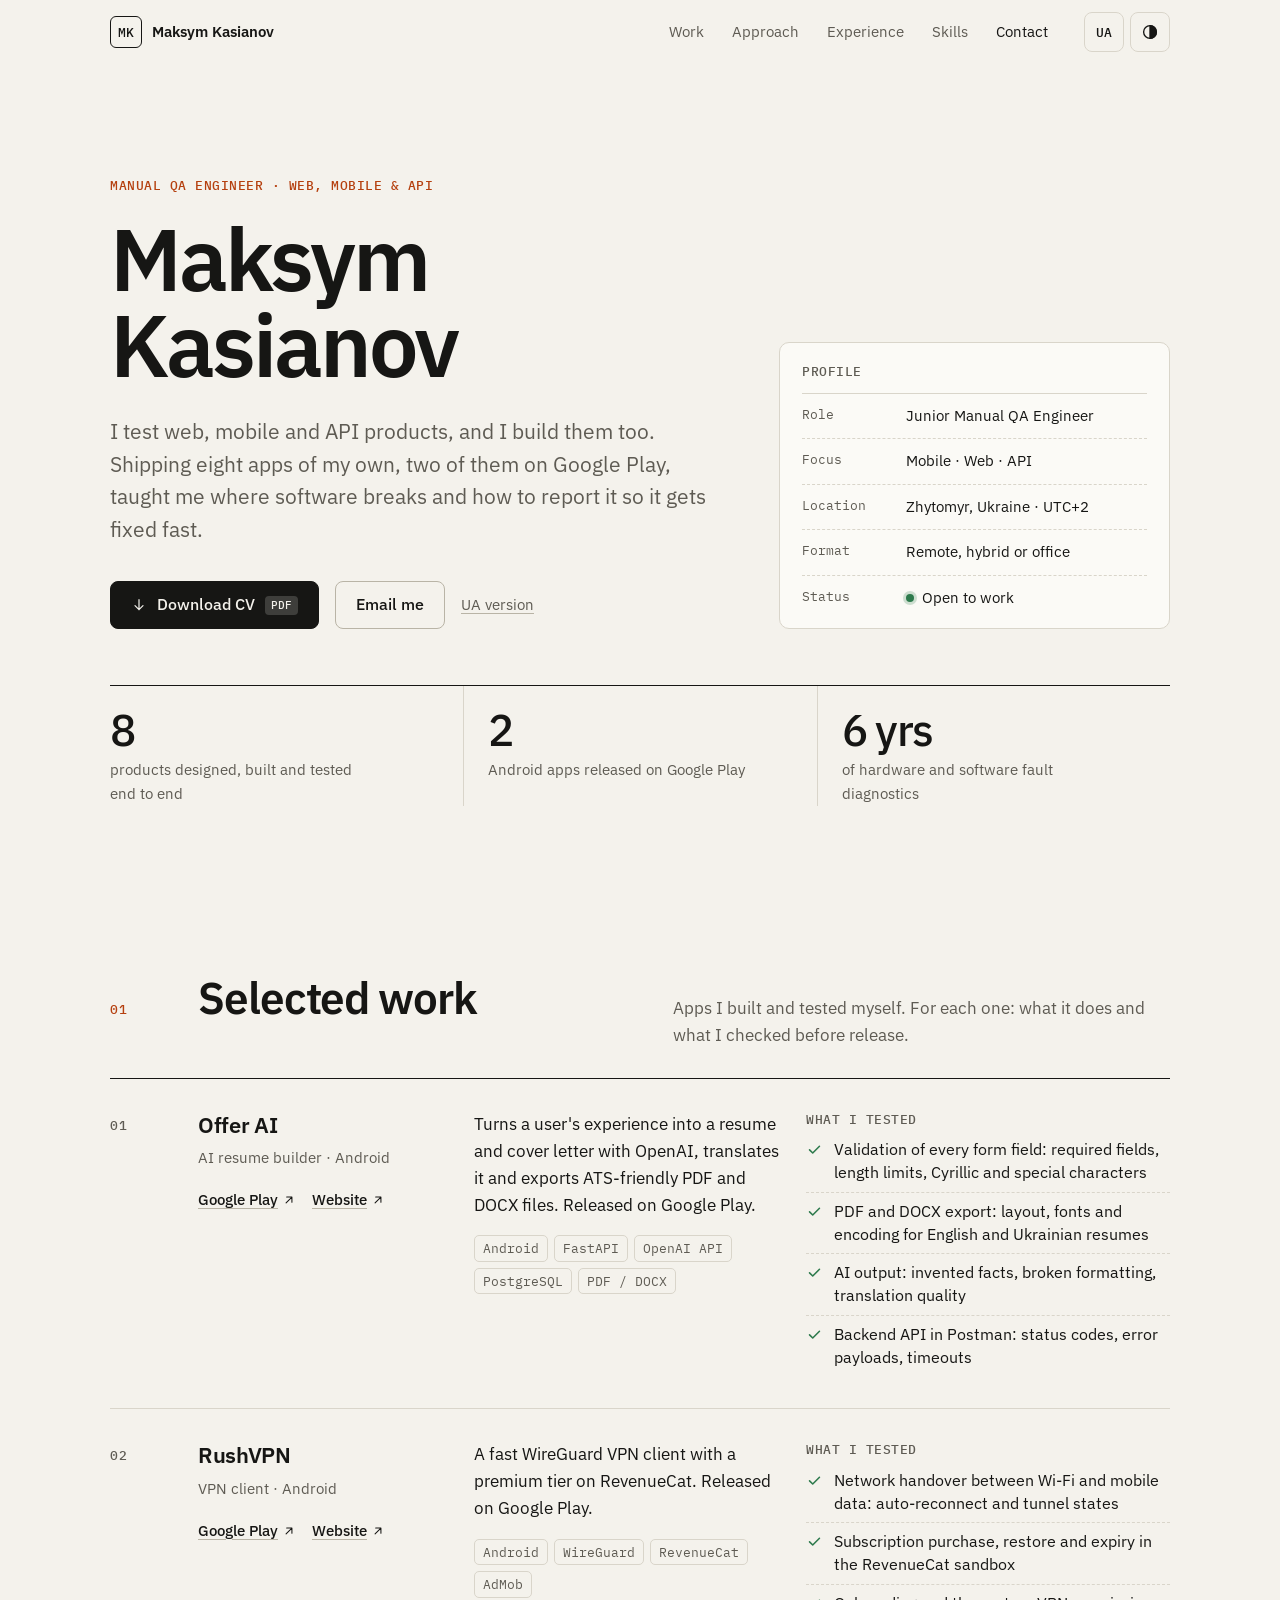
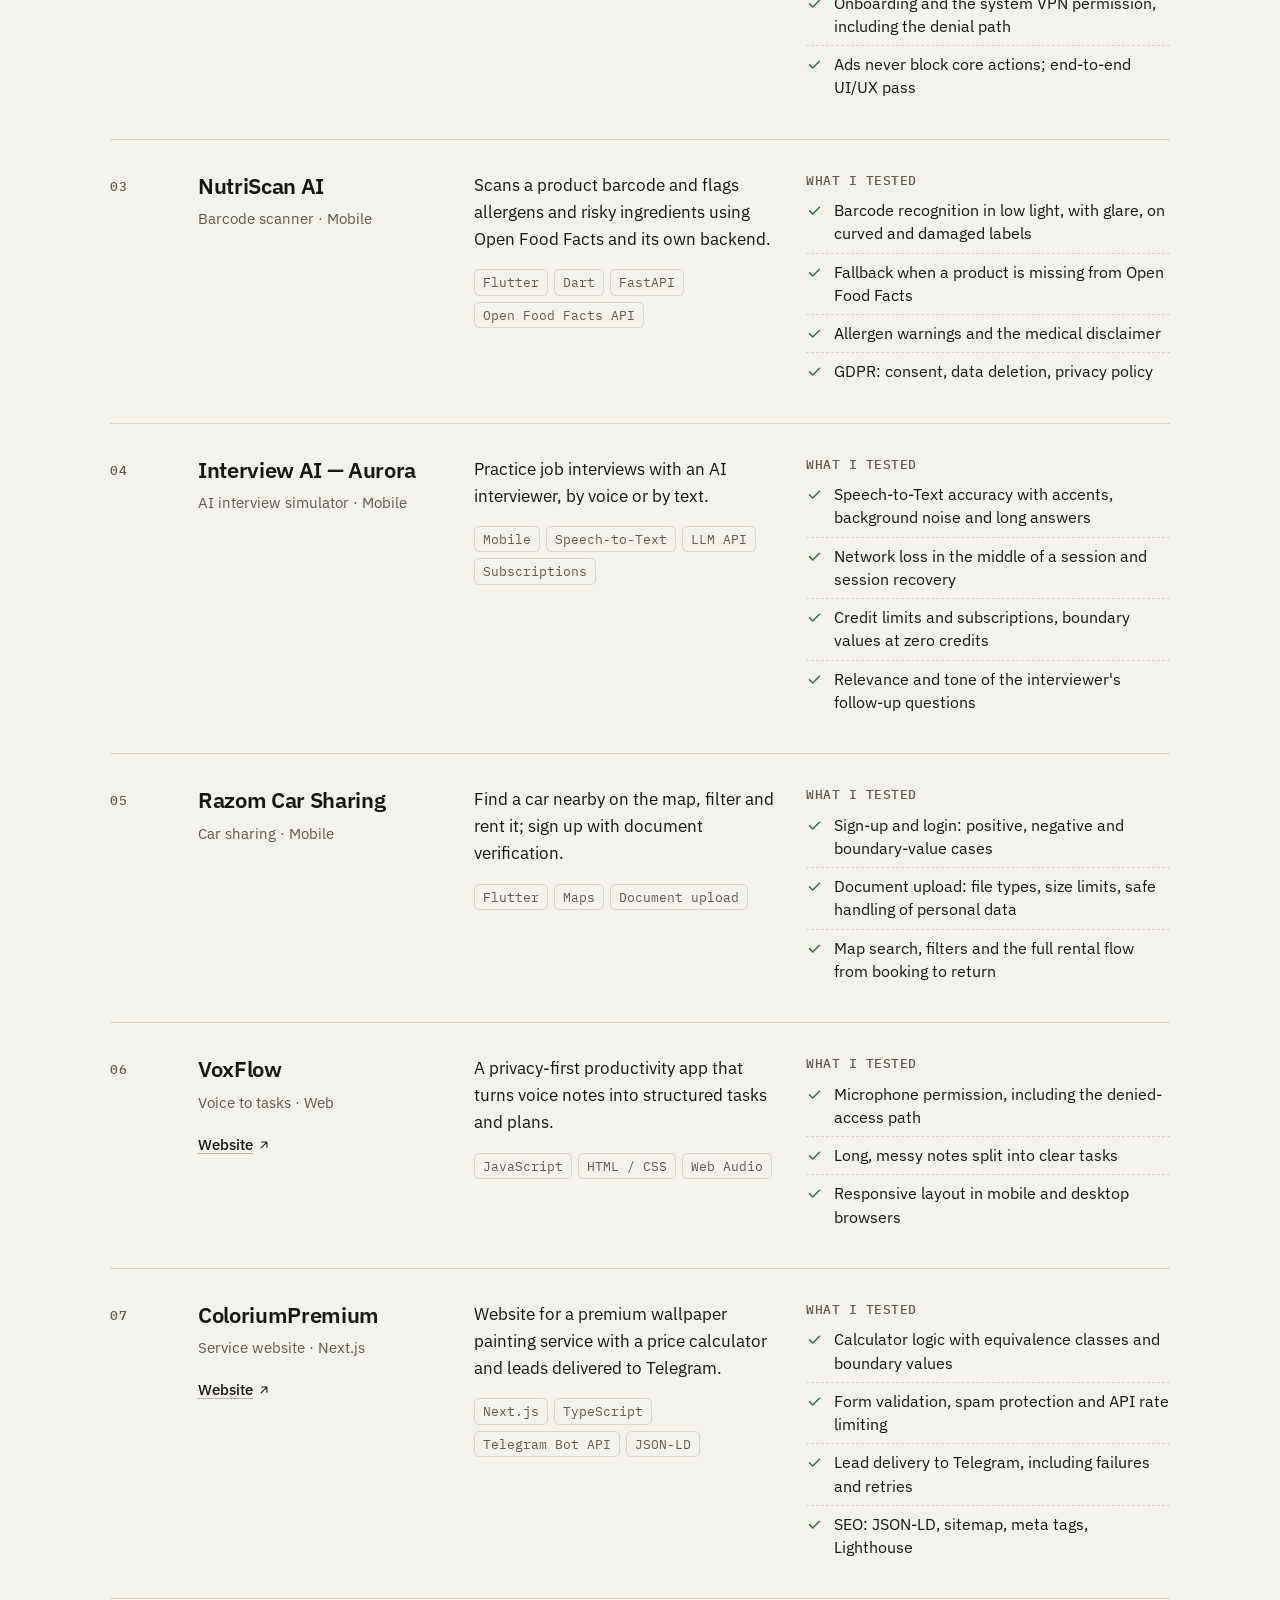
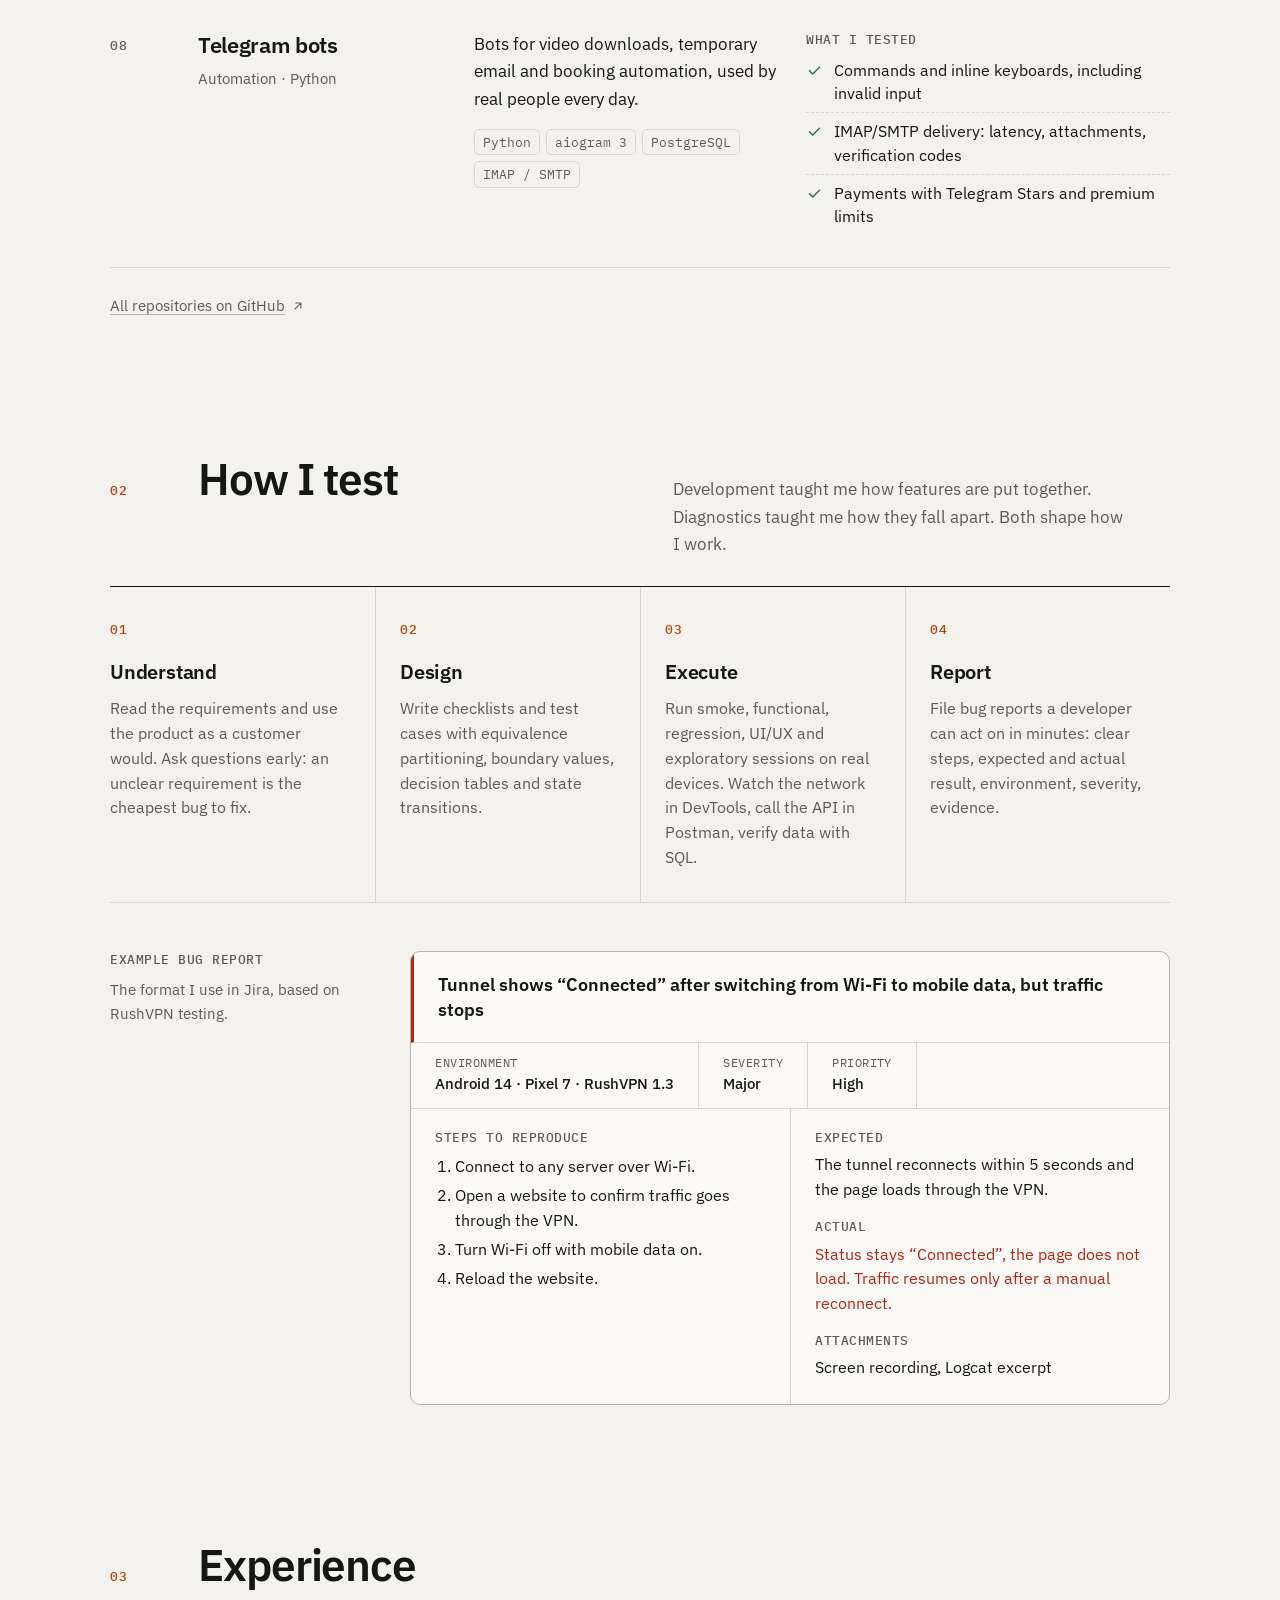
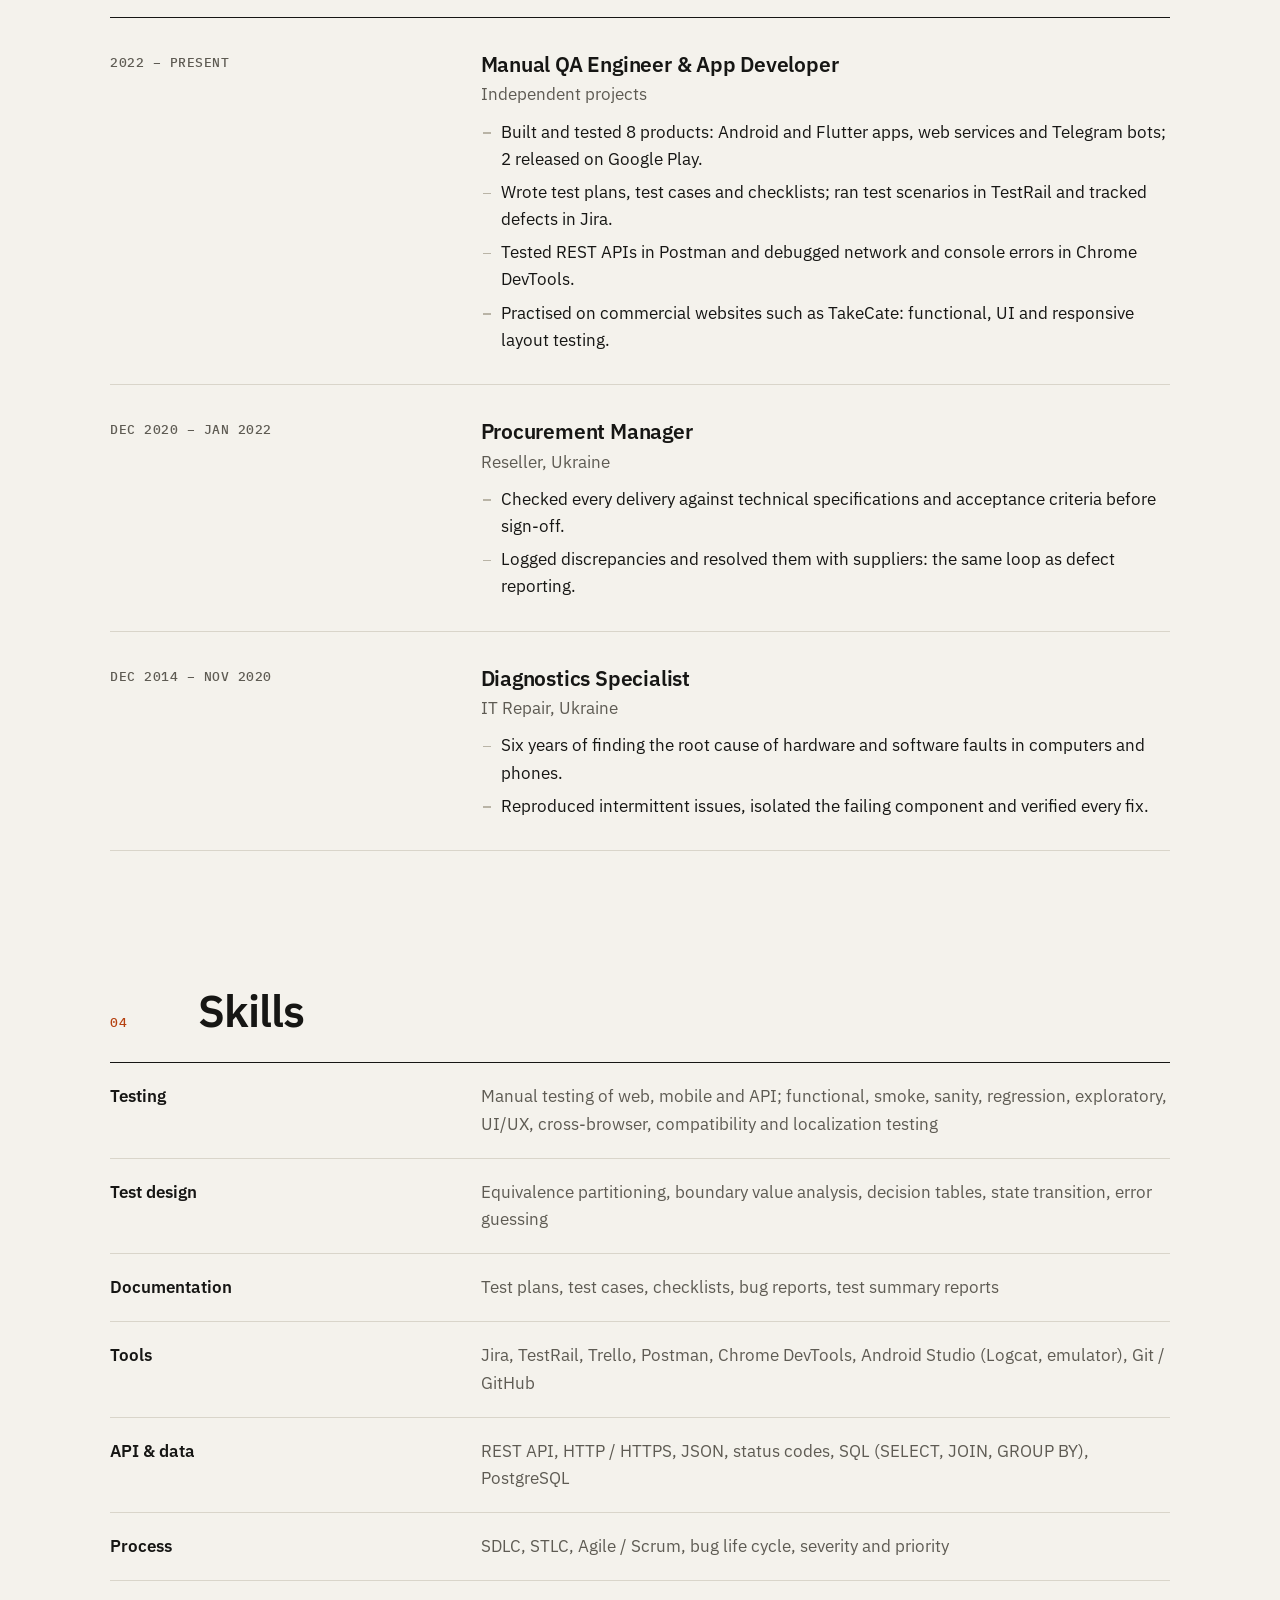
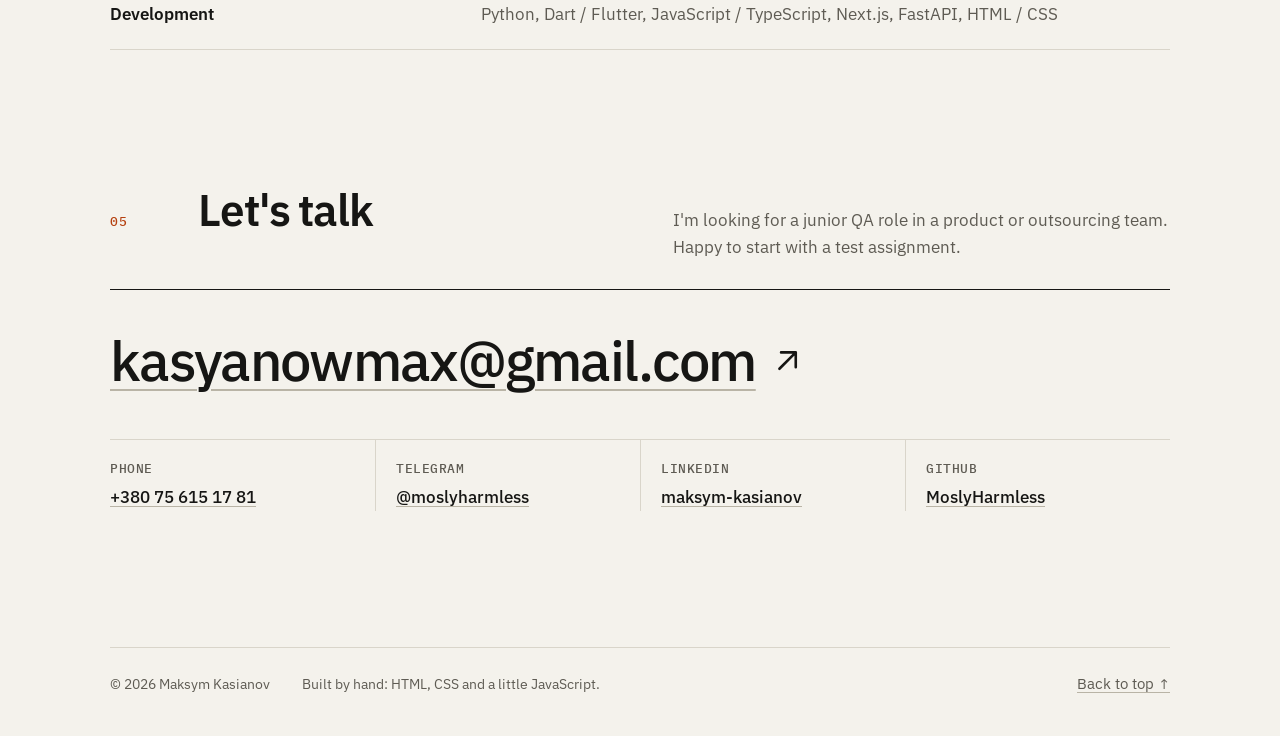
==== commit 049b0a09: "Rebuild portfolio as a static bilingual site with ATS-friendly CV Replace the source-less Vite/Three" ====
--- a/index.html
+++ b/index.html
@@ -1,164 +1,252 @@
 <!doctype html>
 <html lang="en">
-  <head>
-    <meta charset="UTF-8" />
-    <meta name="viewport" content="width=device-width, initial-scale=1.0" />
-    <meta name="theme-color" content="#0a0a10" />
-    <title>Maksym Kasianov — Manual QA Engineer &amp; App Developer | Portfolio</title>
-    <meta name="description" content="Maksym Kasianov — Manual QA Engineer in Zhytomyr, Ukraine. Web, mobile and API testing with a developer mindset. Explore my apps, QA toolkit and download my CV." />
-    <link rel="canonical" href="https://moslyharmless.github.io/cv-portfolio/" />
-    <meta name="robots" content="index, follow" />
-    <meta property="og:type" content="website" />
-    <meta property="og:locale" content="en_US" />
-    <meta property="og:site_name" content="Maksym Kasianov | QA &amp; App Development" />
-    <meta property="og:title" content="Maksym Kasianov — Manual QA Engineer &amp; App Developer" />
-    <meta property="og:description" content="I find the cracks. And code the fix. Meet Maksym Kasianov: mobile, web and API QA with hands-on experience building apps. Projects, skills and CV." />
-    <meta property="og:url" content="https://moslyharmless.github.io/cv-portfolio/" />
-    <meta property="og:image" content="https://moslyharmless.github.io/cv-portfolio/og.png" />
-    <meta property="og:image:width" content="1200" />
-    <meta property="og:image:height" content="630" />
-    <meta property="og:image:alt" content="Maksym Kasianov — Manual QA Engineer. Mobile &amp; Web QA with a developer mindset." />
-    <meta name="twitter:card" content="summary_large_image" />
-    <meta name="twitter:title" content="Maksym Kasianov — Manual QA Engineer &amp; App Developer" />
-    <meta name="twitter:description" content="QA with a developer mindset. Explore Maksym Kasianov’s apps, manual testing toolkit and experience. Download the CV in English or Ukrainian." />
-    <meta name="twitter:image" content="https://moslyharmless.github.io/cv-portfolio/og.png" />
-    <meta name="twitter:image:alt" content="Maksym Kasianov — Manual QA Engineer. Mobile &amp; Web QA with a developer mindset." />
-    <link rel="icon" type="image/svg+xml" href="data:image/svg+xml,%3Csvg xmlns='http://www.w3.org/2000/svg' viewBox='0 0 64 64'%3E%3Crect width='64' height='64' rx='16' fill='%230a0a10'/%3E%3Ctext x='8' y='45' fill='%23b7a1ff' font-family='Arial,sans-serif' font-weight='700' font-size='38'%3EM.%3C/text%3E%3C/svg%3E" />
-    <link rel="preconnect" href="https://moslyharmless.github.io" crossorigin />
-    <link rel="preload" href="./assets/inter-latin-400-normal-C38fXH4l.woff2" as="font" type="font/woff2" crossorigin />
-    <link rel="preload" href="./assets/space-grotesk-latin-500-normal-lFbtlQH6.woff2" as="font" type="font/woff2" crossorigin />
-    <script type="application/ld+json">
-      {"@context":"https://schema.org","@graph":[{"@type":"Person","@id":"https://moslyharmless.github.io/cv-portfolio/#person","name":"Maksym Kasianov","givenName":"Maksym","familyName":"Kasianov","alternateName":"Mosly","url":"https://moslyharmless.github.io/cv-portfolio/","sameAs":["https://github.com/MoslyHarmless","https://t.me/moslyharmless"],"jobTitle":"Manual QA Engineer | Mobile & Web QA","address":{"@type":"PostalAddress","addressLocality":"Zhytomyr","addressCountry":"UA"}},{"@type":"WebSite","@id":"https://moslyharmless.github.io/cv-portfolio/#website","name":"Maksym Kasianov | QA & App Development","description":"Maksym Kasianov — Manual QA Engineer in Zhytomyr, Ukraine. Web, mobile and API testing with a developer mindset. Explore my apps, QA toolkit and download my CV.","url":"https://moslyharmless.github.io/cv-portfolio/","inLanguage":"en","author":{"@id":"https://moslyharmless.github.io/cv-portfolio/#person"}}]}
-    </script>
-    <style>body{color:#f3f2fa;background:#0a0a10;margin:0}.preloader{z-index:1000;pointer-events:none;background:#0a0a10;place-items:center;animation:.3s .65s forwards loader-exit;display:grid;position:fixed;inset:0}.preloader span{color:#c0aaff;font:600 52px Arial,sans-serif}@keyframes loader-exit{to{opacity:0;visibility:hidden}}@media (prefers-reduced-motion:reduce){.preloader{display:none}}</style>
-    <script type="module" crossorigin src="./assets/index-DgNdEhsC.js"></script>
-    <link rel="stylesheet" crossorigin href="./assets/index-BsM75ylq.css">
-  </head>
-  <body>
-    <a class="skip-link" href="#main">Skip to content</a>
-    <div class="preloader" aria-hidden="true"><span>M.</span></div>
-    <div class="cursor" aria-hidden="true"></div>
-    <svg class="icon-definitions" xmlns="http://www.w3.org/2000/svg" aria-hidden="true">
-      <symbol id="icon-arrow-up" viewBox="0 0 24 24"><path d="M5 19 19 5M5 5h14v14" /></symbol>
-      <symbol id="icon-arrow-down" viewBox="0 0 24 24"><path d="M12 4v16m-6-6 6 6 6-6" /></symbol>
-      <symbol id="icon-github" viewBox="0 0 24 24"><path fill="currentColor" stroke="none" d="M12 .9a11.1 11.1 0 0 0-3.51 21.63c.55.1.76-.24.76-.53v-2.08c-3.09.67-3.74-1.31-3.74-1.31-.5-1.28-1.24-1.62-1.24-1.62-1.01-.69.08-.67.08-.67 1.12.08 1.7 1.14 1.7 1.14.99 1.7 2.6 1.21 3.24.92.1-.72.39-1.21.71-1.49-2.47-.28-5.07-1.24-5.07-5.5 0-1.22.44-2.22 1.14-3-.11-.28-.49-1.41.11-2.94 0 0 .94-.3 3.05 1.14a10.56 10.56 0 0 1 5.55 0c2.11-1.44 3.04-1.14 3.04-1.14.61 1.53.23 2.66.12 2.94.71.78 1.14 1.78 1.14 3.01 0 4.27-2.6 5.21-5.08 5.49.4.35.75 1.02.75 2.06V22c0 .29.2.64.77.53A11.1 11.1 0 0 0 12 .9Z" /></symbol>
-    </svg>
-
-    <header class="site-header">
-      <a class="brand" href="#home" aria-label="Maksym Kasianov home"><span class="monogram">M<span>.</span></span><span class="brand-name">mosly<span class="brand-dot">/</span></span></a>
-      <nav aria-label="Main navigation">
-        <a href="#work"><span class="nav-number" aria-hidden="true">01</span> Work</a>
-        <a href="#about"><span class="nav-number" aria-hidden="true">02</span> Skills</a>
-        <a href="#contact"><span class="nav-number" aria-hidden="true">03</span> Contact</a>
-      </nav>
-      <a class="header-github magnetic" href="https://github.com/MoslyHarmless" target="_blank" rel="noopener noreferrer" aria-label="Maksym Kasianov on GitHub (opens in a new tab)"><svg class="icon" aria-hidden="true"><use href="#icon-github" /></svg><span>GitHub</span><svg class="icon small" aria-hidden="true"><use href="#icon-arrow-up" /></svg></a>
-    </header>
-
-    <main id="main" tabindex="-1">
-      <section class="hero" id="home" aria-labelledby="hero-title">
-        <div class="hero-visual" aria-hidden="true">
-          <div class="hero-glow"></div>
-          <div class="static-orb"><span></span><span></span><span></span></div>
-          <div id="hero-canvas"></div>
-          <div class="hero-grid"></div>
+<head>
+<meta charset="utf-8">
+<meta name="viewport" content="width=device-width, initial-scale=1">
+<title>Maksym Kasianov — Manual QA Engineer (Web, Mobile, API) | Portfolio</title>
+<meta name="description" content="Manual QA Engineer in Zhytomyr, Ukraine: web, mobile and API testing, test design, Jira bug reports, Postman. Eight apps built and tested, two on Google Play.">
+<meta name="author" content="Maksym Kasianov">
+<link rel="canonical" href="https://moslyharmless.github.io/cv-portfolio/">
+<link rel="alternate" hreflang="en" href="https://moslyharmless.github.io/cv-portfolio/">
+<link rel="alternate" hreflang="uk" href="https://moslyharmless.github.io/cv-portfolio/uk/">
+<link rel="alternate" hreflang="x-default" href="https://moslyharmless.github.io/cv-portfolio/">
+<meta name="theme-color" content="#f4f2ec" media="(prefers-color-scheme: light)">
+<meta name="theme-color" content="#121211" media="(prefers-color-scheme: dark)">
+<meta property="og:type" content="profile">
+<meta property="og:site_name" content="Maksym Kasianov">
+<meta property="og:locale" content="en_US">
+<meta property="og:locale:alternate" content="uk_UA">
+<meta property="og:title" content="Maksym Kasianov — Manual QA Engineer (Web, Mobile, API) | Portfolio">
+<meta property="og:description" content="Manual QA Engineer in Zhytomyr, Ukraine: web, mobile and API testing, test design, Jira bug reports, Postman. Eight apps built and tested, two on Google Play.">
+<meta property="og:url" content="https://moslyharmless.github.io/cv-portfolio/">
+<meta property="og:image" content="https://moslyharmless.github.io/cv-portfolio/og.png">
+<meta property="og:image:width" content="1200">
+<meta property="og:image:height" content="630">
+<meta property="og:image:alt" content="Maksym Kasianov — Manual QA Engineer · Web, Mobile &amp; API">
+<meta property="profile:first_name" content="Maksym">
+<meta property="profile:last_name" content="Kasianov">
+<meta name="twitter:card" content="summary_large_image">
+<meta name="twitter:title" content="Maksym Kasianov — Manual QA Engineer (Web, Mobile, API) | Portfolio">
+<meta name="twitter:description" content="Manual QA Engineer in Zhytomyr, Ukraine: web, mobile and API testing, test design, Jira bug reports, Postman. Eight apps built and tested, two on Google Play.">
+<meta name="twitter:image" content="https://moslyharmless.github.io/cv-portfolio/og.png">
+<link rel="icon" href="./favicon.svg" type="image/svg+xml">
+<link rel="preconnect" href="https://fonts.googleapis.com">
+<link rel="preconnect" href="https://fonts.gstatic.com" crossorigin>
+<link rel="stylesheet" href="https://fonts.googleapis.com/css2?family=IBM+Plex+Mono:wght@400;500&family=IBM+Plex+Sans:wght@400;500;600&display=swap">
+<link rel="stylesheet" href="./assets/site.css">
+<script>try{var s=localStorage.getItem("theme");if(s)document.documentElement.dataset.theme=s}catch(_){}document.documentElement.classList.add("js")</script>
+<script src="./assets/site.js" defer></script>
+<script type="application/ld+json">{"@context": "https://schema.org", "@graph": [{"@type": "Person", "@id": "https://moslyharmless.github.io/cv-portfolio/#person", "name": "Maksym Kasianov", "alternateName": ["Максим Касьянов", "Mosly"], "jobTitle": "Manual QA Engineer", "description": "Manual QA Engineer in Zhytomyr, Ukraine: web, mobile and API testing, test design, Jira bug reports, Postman. Eight apps built and tested, two on Google Play.", "url": "https://moslyharmless.github.io/cv-portfolio/", "email": "mailto:kasyanowmax@gmail.com", "telephone": "+380756151781", "address": {"@type": "PostalAddress", "addressLocality": "Zhytomyr", "addressCountry": "UA"}, "knowsAbout": ["Manual testing", "Mobile testing", "Web testing", "API testing", "Regression testing", "Test design", "Jira", "TestRail", "Postman", "Chrome DevTools", "SQL", "Python", "Flutter"], "knowsLanguage": ["uk", "en"], "sameAs": ["https://github.com/MoslyHarmless", "https://www.linkedin.com/in/maksym-kasianov", "https://t.me/moslyharmless"]}, {"@type": "ProfilePage", "@id": "https://moslyharmless.github.io/cv-portfolio/#page", "url": "https://moslyharmless.github.io/cv-portfolio/", "name": "Maksym Kasianov — Manual QA Engineer (Web, Mobile, API) | Portfolio", "inLanguage": "en", "mainEntity": {"@id": "https://moslyharmless.github.io/cv-portfolio/#person"}}]}</script>
+</head>
+<body>
+<svg width="0" height="0" style="position:absolute" aria-hidden="true">
+  <symbol id="i-arrow" viewBox="0 0 24 24"><path d="M7 17 17 7M8 7h9v9"/></symbol>
+  <symbol id="i-down" viewBox="0 0 24 24"><path d="M12 4v15m-6-6 6 6 6-6"/></symbol>
+  <symbol id="i-check" viewBox="0 0 24 24"><path d="m5 12.5 4.5 4.5L19 7.5"/></symbol>
+  <symbol id="i-theme" viewBox="0 0 24 24"><circle cx="12" cy="12" r="8.5"/><path d="M12 3.5v17a8.5 8.5 0 0 0 0-17Z" fill="currentColor"/></symbol>
+  <symbol id="i-menu" viewBox="0 0 24 24"><path d="M4 8h16M4 16h16"/></symbol>
+</svg>
+<a class="skip" href="#main">Skip to content</a>
+<header class="site-header">
+  <div class="wrap header-row">
+    <a class="brand" href="#top" aria-label="Maksym Kasianov"><span class="brand-mark">MK</span><span class="brand-name">Maksym Kasianov</span></a>
+    <nav class="nav" id="nav" aria-label="Menu"><ul><li><a href="#work">Work</a></li><li><a href="#approach">Approach</a></li><li><a href="#experience">Experience</a></li><li><a href="#skills">Skills</a></li><li><a href="#contact">Contact</a></li></ul></nav>
+    <div class="header-tools">
+      <a class="tool lang" href="./uk/" hreflang="uk" lang="uk" title="Українська версія">UA</a>
+      <button class="tool" type="button" data-theme-toggle aria-label="Switch colour theme"><svg class="icon" aria-hidden="true"><use href="#i-theme"/></svg></button>
+      <button class="tool menu-toggle" type="button" aria-controls="nav" aria-expanded="false" aria-label="Menu"><svg class="icon" aria-hidden="true"><use href="#i-menu"/></svg></button>
+    </div>
+  </div>
+</header>
+<main id="main" tabindex="-1">
+<section class="hero wrap" id="top" aria-labelledby="name">
+  <div class="hero-main">
+    <p class="eyebrow">Manual QA Engineer · Web, Mobile &amp; API</p>
+    <h1 id="name">Maksym Kasianov</h1>
+    <p class="lead">I test web, mobile and API products, and I build them too. Shipping eight apps of my own, two of them on Google Play, taught me where software breaks and how to report it so it gets fixed fast.</p>
+    <div class="actions">
+      <a class="btn btn-primary" href="./cv/CV_Maksym_Kasianov_QA_EN.pdf" download><svg class="icon" aria-hidden="true"><use href="#i-down"/></svg>Download CV <span class="btn-meta">PDF</span></a>
+      <a class="btn" href="mailto:kasyanowmax@gmail.com">Email me</a>
+      <a class="text-link" href="./cv/CV_Maksym_Kasianov_QA_UA.pdf" download hreflang="uk">UA version</a>
+    </div>
+  </div>
+  <aside class="profile" aria-label="Profile">
+    <p class="profile-label">Profile</p>
+    <dl><div><dt>Role</dt><dd>Junior Manual QA Engineer</dd></div><div><dt>Focus</dt><dd>Mobile · Web · API</dd></div><div><dt>Location</dt><dd>Zhytomyr, Ukraine · UTC+2</dd></div><div><dt>Format</dt><dd>Remote, hybrid or office</dd></div><div><dt>Status</dt><dd><span class="dot" aria-hidden="true"></span>Open to work</dd></div></dl>
+  </aside>
+  <ul class="facts"><li><span class="fact-num">8</span><span class="fact-text">products designed, built and tested end to end</span></li><li><span class="fact-num">2</span><span class="fact-text">Android apps released on Google Play</span></li><li><span class="fact-num">6 yrs</span><span class="fact-text">of hardware and software fault diagnostics</span></li></ul>
+</section>
+<section class="section wrap" id="work" aria-labelledby="work-title">
+  <div class="section-head"><span class="section-num">01</span><h2 id="work-title">Selected work</h2><p class="section-intro">Apps I built and tested myself. For each one: what it does and what I checked before release.</p></div>
+  <div class="projects"><article class="project reveal" id="offer-ai">
+  <div class="project-id">
+    <span class="project-num">01</span>
+    <h3>Offer AI</h3>
+    <p class="project-kind">AI resume builder · Android</p>
+    <p class="project-links"><a href="https://play.google.com/store/apps/details?id=com.maksymkasianov.offerai" target="_blank" rel="noopener">Google Play<svg class="icon" aria-hidden="true"><use href="#i-arrow"/></svg></a><a href="https://moslyharmless.github.io/" target="_blank" rel="noopener">Website<svg class="icon" aria-hidden="true"><use href="#i-arrow"/></svg></a></p>
+  </div>
+  <div class="project-body">
+    <p>Turns a user&#x27;s experience into a resume and cover letter with OpenAI, translates it and exports ATS-friendly PDF and DOCX files. Released on Google Play.</p>
+    <ul class="tags" aria-label="Stack"><li>Android</li><li>FastAPI</li><li>OpenAI API</li><li>PostgreSQL</li><li>PDF / DOCX</li></ul>
+  </div>
+  <div class="project-checks">
+    <p class="mini-label">What I tested</p>
+    <ul><li><svg class="icon" aria-hidden="true"><use href="#i-check"/></svg><span>Validation of every form field: required fields, length limits, Cyrillic and special characters</span></li><li><svg class="icon" aria-hidden="true"><use href="#i-check"/></svg><span>PDF and DOCX export: layout, fonts and encoding for English and Ukrainian resumes</span></li><li><svg class="icon" aria-hidden="true"><use href="#i-check"/></svg><span>AI output: invented facts, broken formatting, translation quality</span></li><li><svg class="icon" aria-hidden="true"><use href="#i-check"/></svg><span>Backend API in Postman: status codes, error payloads, timeouts</span></li></ul>
+  </div>
+</article><article class="project reveal" id="rushvpn">
+  <div class="project-id">
+    <span class="project-num">02</span>
+    <h3>RushVPN</h3>
+    <p class="project-kind">VPN client · Android</p>
+    <p class="project-links"><a href="https://play.google.com/store/apps/details?id=com.rushvpn.ukr" target="_blank" rel="noopener">Google Play<svg class="icon" aria-hidden="true"><use href="#i-arrow"/></svg></a><a href="https://moslyharmless.github.io/rush-vpn-website/" target="_blank" rel="noopener">Website<svg class="icon" aria-hidden="true"><use href="#i-arrow"/></svg></a></p>
+  </div>
+  <div class="project-body">
+    <p>A fast WireGuard VPN client with a premium tier on RevenueCat. Released on Google Play.</p>
+    <ul class="tags" aria-label="Stack"><li>Android</li><li>WireGuard</li><li>RevenueCat</li><li>AdMob</li></ul>
+  </div>
+  <div class="project-checks">
+    <p class="mini-label">What I tested</p>
+    <ul><li><svg class="icon" aria-hidden="true"><use href="#i-check"/></svg><span>Network handover between Wi-Fi and mobile data: auto-reconnect and tunnel states</span></li><li><svg class="icon" aria-hidden="true"><use href="#i-check"/></svg><span>Subscription purchase, restore and expiry in the RevenueCat sandbox</span></li><li><svg class="icon" aria-hidden="true"><use href="#i-check"/></svg><span>Onboarding and the system VPN permission, including the denial path</span></li><li><svg class="icon" aria-hidden="true"><use href="#i-check"/></svg><span>Ads never block core actions; end-to-end UI/UX pass</span></li></ul>
+  </div>
+</article><article class="project reveal" id="nutriscan">
+  <div class="project-id">
+    <span class="project-num">03</span>
+    <h3>NutriScan AI</h3>
+    <p class="project-kind">Barcode scanner · Mobile</p>
+    
+  </div>
+  <div class="project-body">
+    <p>Scans a product barcode and flags allergens and risky ingredients using Open Food Facts and its own backend.</p>
+    <ul class="tags" aria-label="Stack"><li>Flutter</li><li>Dart</li><li>FastAPI</li><li>Open Food Facts API</li></ul>
+  </div>
+  <div class="project-checks">
+    <p class="mini-label">What I tested</p>
+    <ul><li><svg class="icon" aria-hidden="true"><use href="#i-check"/></svg><span>Barcode recognition in low light, with glare, on curved and damaged labels</span></li><li><svg class="icon" aria-hidden="true"><use href="#i-check"/></svg><span>Fallback when a product is missing from Open Food Facts</span></li><li><svg class="icon" aria-hidden="true"><use href="#i-check"/></svg><span>Allergen warnings and the medical disclaimer</span></li><li><svg class="icon" aria-hidden="true"><use href="#i-check"/></svg><span>GDPR: consent, data deletion, privacy policy</span></li></ul>
+  </div>
+</article><article class="project reveal" id="aurora">
+  <div class="project-id">
+    <span class="project-num">04</span>
+    <h3>Interview AI — Aurora</h3>
+    <p class="project-kind">AI interview simulator · Mobile</p>
+    
+  </div>
+  <div class="project-body">
+    <p>Practice job interviews with an AI interviewer, by voice or by text.</p>
+    <ul class="tags" aria-label="Stack"><li>Mobile</li><li>Speech-to-Text</li><li>LLM API</li><li>Subscriptions</li></ul>
+  </div>
+  <div class="project-checks">
+    <p class="mini-label">What I tested</p>
+    <ul><li><svg class="icon" aria-hidden="true"><use href="#i-check"/></svg><span>Speech-to-Text accuracy with accents, background noise and long answers</span></li><li><svg class="icon" aria-hidden="true"><use href="#i-check"/></svg><span>Network loss in the middle of a session and session recovery</span></li><li><svg class="icon" aria-hidden="true"><use href="#i-check"/></svg><span>Credit limits and subscriptions, boundary values at zero credits</span></li><li><svg class="icon" aria-hidden="true"><use href="#i-check"/></svg><span>Relevance and tone of the interviewer&#x27;s follow-up questions</span></li></ul>
+  </div>
+</article><article class="project reveal" id="razom">
+  <div class="project-id">
+    <span class="project-num">05</span>
+    <h3>Razom Car Sharing</h3>
+    <p class="project-kind">Car sharing · Mobile</p>
+    
+  </div>
+  <div class="project-body">
+    <p>Find a car nearby on the map, filter and rent it; sign up with document verification.</p>
+    <ul class="tags" aria-label="Stack"><li>Flutter</li><li>Maps</li><li>Document upload</li></ul>
+  </div>
+  <div class="project-checks">
+    <p class="mini-label">What I tested</p>
+    <ul><li><svg class="icon" aria-hidden="true"><use href="#i-check"/></svg><span>Sign-up and login: positive, negative and boundary-value cases</span></li><li><svg class="icon" aria-hidden="true"><use href="#i-check"/></svg><span>Document upload: file types, size limits, safe handling of personal data</span></li><li><svg class="icon" aria-hidden="true"><use href="#i-check"/></svg><span>Map search, filters and the full rental flow from booking to return</span></li></ul>
+  </div>
+</article><article class="project reveal" id="voxflow">
+  <div class="project-id">
+    <span class="project-num">06</span>
+    <h3>VoxFlow</h3>
+    <p class="project-kind">Voice to tasks · Web</p>
+    <p class="project-links"><a href="https://moslyharmless.github.io/VoxFlow/" target="_blank" rel="noopener">Website<svg class="icon" aria-hidden="true"><use href="#i-arrow"/></svg></a></p>
+  </div>
+  <div class="project-body">
+    <p>A privacy-first productivity app that turns voice notes into structured tasks and plans.</p>
+    <ul class="tags" aria-label="Stack"><li>JavaScript</li><li>HTML / CSS</li><li>Web Audio</li></ul>
+  </div>
+  <div class="project-checks">
+    <p class="mini-label">What I tested</p>
+    <ul><li><svg class="icon" aria-hidden="true"><use href="#i-check"/></svg><span>Microphone permission, including the denied-access path</span></li><li><svg class="icon" aria-hidden="true"><use href="#i-check"/></svg><span>Long, messy notes split into clear tasks</span></li><li><svg class="icon" aria-hidden="true"><use href="#i-check"/></svg><span>Responsive layout in mobile and desktop browsers</span></li></ul>
+  </div>
+</article><article class="project reveal" id="colorium">
+  <div class="project-id">
+    <span class="project-num">07</span>
+    <h3>ColoriumPremium</h3>
+    <p class="project-kind">Service website · Next.js</p>
+    <p class="project-links"><a href="https://moslyharmless.github.io/siteColorium/" target="_blank" rel="noopener">Website<svg class="icon" aria-hidden="true"><use href="#i-arrow"/></svg></a></p>
+  </div>
+  <div class="project-body">
+    <p>Website for a premium wallpaper painting service with a price calculator and leads delivered to Telegram.</p>
+    <ul class="tags" aria-label="Stack"><li>Next.js</li><li>TypeScript</li><li>Telegram Bot API</li><li>JSON-LD</li></ul>
+  </div>
+  <div class="project-checks">
+    <p class="mini-label">What I tested</p>
+    <ul><li><svg class="icon" aria-hidden="true"><use href="#i-check"/></svg><span>Calculator logic with equivalence classes and boundary values</span></li><li><svg class="icon" aria-hidden="true"><use href="#i-check"/></svg><span>Form validation, spam protection and API rate limiting</span></li><li><svg class="icon" aria-hidden="true"><use href="#i-check"/></svg><span>Lead delivery to Telegram, including failures and retries</span></li><li><svg class="icon" aria-hidden="true"><use href="#i-check"/></svg><span>SEO: JSON-LD, sitemap, meta tags, Lighthouse</span></li></ul>
+  </div>
+</article><article class="project reveal" id="bots">
+  <div class="project-id">
+    <span class="project-num">08</span>
+    <h3>Telegram bots</h3>
+    <p class="project-kind">Automation · Python</p>
+    
+  </div>
+  <div class="project-body">
+    <p>Bots for video downloads, temporary email and booking automation, used by real people every day.</p>
+    <ul class="tags" aria-label="Stack"><li>Python</li><li>aiogram 3</li><li>PostgreSQL</li><li>IMAP / SMTP</li></ul>
+  </div>
+  <div class="project-checks">
+    <p class="mini-label">What I tested</p>
+    <ul><li><svg class="icon" aria-hidden="true"><use href="#i-check"/></svg><span>Commands and inline keyboards, including invalid input</span></li><li><svg class="icon" aria-hidden="true"><use href="#i-check"/></svg><span>IMAP/SMTP delivery: latency, attachments, verification codes</span></li><li><svg class="icon" aria-hidden="true"><use href="#i-check"/></svg><span>Payments with Telegram Stars and premium limits</span></li></ul>
+  </div>
+</article></div>
+  <p class="more"><a class="text-link" href="https://github.com/MoslyHarmless?tab=repositories" target="_blank" rel="noopener">All repositories on GitHub<svg class="icon" aria-hidden="true"><use href="#i-arrow"/></svg></a></p>
+</section>
+<section class="section wrap" id="approach" aria-labelledby="approach-title">
+  <div class="section-head"><span class="section-num">02</span><h2 id="approach-title">How I test</h2><p class="section-intro">Development taught me how features are put together. Diagnostics taught me how they fall apart. Both shape how I work.</p></div>
+  <ol class="steps"><li class="reveal"><span class="step-num">01</span><h3>Understand</h3><p>Read the requirements and use the product as a customer would. Ask questions early: an unclear requirement is the cheapest bug to fix.</p></li><li class="reveal"><span class="step-num">02</span><h3>Design</h3><p>Write checklists and test cases with equivalence partitioning, boundary values, decision tables and state transitions.</p></li><li class="reveal"><span class="step-num">03</span><h3>Execute</h3><p>Run smoke, functional, regression, UI/UX and exploratory sessions on real devices. Watch the network in DevTools, call the API in Postman, verify data with SQL.</p></li><li class="reveal"><span class="step-num">04</span><h3>Report</h3><p>File bug reports a developer can act on in minutes: clear steps, expected and actual result, environment, severity, evidence.</p></li></ol>
+  <figure class="bug reveal">
+    <figcaption><span class="mini-label">Example bug report</span><span class="bug-note">The format I use in Jira, based on RushVPN testing.</span></figcaption>
+    <div class="bug-card">
+      <p class="bug-title">Tunnel shows “Connected” after switching from Wi-Fi to mobile data, but traffic stops</p>
+      <dl class="bug-fields"><div><dt>Environment</dt><dd>Android 14 · Pixel 7 · RushVPN 1.3</dd></div><div><dt>Severity</dt><dd>Major</dd></div><div><dt>Priority</dt><dd>High</dd></div></dl>
+      <div class="bug-grid">
+        <div><p class="mini-label">Steps to reproduce</p><ol><li>Connect to any server over Wi-Fi.</li><li>Open a website to confirm traffic goes through the VPN.</li><li>Turn Wi-Fi off with mobile data on.</li><li>Reload the website.</li></ol></div>
+        <div>
+          <p class="mini-label">Expected</p><p>The tunnel reconnects within 5 seconds and the page loads through the VPN.</p>
+          <p class="mini-label">Actual</p><p class="bug-actual">Status stays “Connected”, the page does not load. Traffic resumes only after a manual reconnect.</p>
+          <p class="mini-label">Attachments</p><p>Screen recording, Logcat excerpt</p>
         </div>
-        <div class="container hero-content">
-          <div class="hero-intro"><span class="status-dot" aria-hidden="true"></span><div><p class="hero-name">Maksym Kasianov</p><p class="hero-role">Manual QA Engineer <span aria-hidden="true">|</span> Mobile &amp; Web QA</p></div></div>
-          <h1 id="hero-title"><span class="hero-line">I find the cracks.</span><span class="hero-line gradient-text">And code the fix.</span></h1>
-          <p class="hero-description">I test web, mobile and API flows with a developer’s eye. From tracing defects to building apps in Python, Flutter and Next.js — I know what can break, and how to make it better.</p>
-          <div class="hero-actions">
-            <a class="button button-primary magnetic" href="#work">View my work <svg class="icon" aria-hidden="true"><use href="#icon-arrow-down" /></svg></a>
-            <div class="cv-downloads" role="group" aria-label="Download CV"><span>Download CV</span><a class="button button-secondary" href="./cv/CV_Maksym_Kasianov_QA_EN.pdf" download="CV_Maksym_Kasianov_QA_EN.pdf" hreflang="en" aria-label="Download CV in English (PDF)">EN</a><a class="button button-secondary" href="./cv/CV_Maksym_Kasianov_QA_UA.pdf" download="CV_Maksym_Kasianov_QA_UA.pdf" hreflang="uk" aria-label="Download CV in Ukrainian (PDF)">UA</a></div>
-          </div>
-          <div class="hero-note"><span class="note-line" aria-hidden="true"></span> Open to junior QA roles · Zhytomyr, Ukraine</div>
-        </div>
-        <div class="orb-caption" aria-hidden="true"><span class="crosshair">+</span><span>QA × DEVELOPMENT<br /><span class="caption-muted">TEST / TRACE / BUILD — 001</span></span></div>
-        <div class="hero-bottom container"><a href="#work" class="scroll-cue"><span class="scroll-line" aria-hidden="true"></span> Scroll to explore</a><span class="hero-edition">PORTFOLIO <span>© 2026</span></span></div>
-      </section>
-
-      <section class="stats container" aria-label="At a glance">
-        <div class="stat"><p class="stat-number"><span class="counter" data-count="6">6</span><span>+</span></p><p>Years in tech</p></div>
-        <div class="stat"><p class="stat-number"><span class="counter" data-count="7">7</span><span>+</span></p><p>Products tested</p></div>
-        <div class="stat"><p class="stat-number"><span class="counter" data-count="3">3</span></p><p>Featured apps</p></div>
-        <div class="stat"><p class="stat-number"><span class="counter" data-count="2">2</span></p><p>CV editions · EN / UA</p></div>
-      </section>
-
-      <section class="work section-space container" id="work" aria-labelledby="work-title">
-        <div class="section-heading" data-reveal>
-          <div><p class="eyebrow"><span class="section-number">01 /</span> Selected work</p><h2 id="work-title">Different ideas.<br /><span class="text-muted">Same high standard.</span></h2></div>
-          <div class="section-heading-aside"><p>From first impression to final interaction.<br />Three apps. Every detail intentional.</p><span class="small-label"><span class="tiny-dot" aria-hidden="true"></span> A CURATED SELECTION / 2026</span></div>
-        </div>
-        <div class="project-grid" id="project-grid"></div>
-        <noscript><p class="noscript-message">Explore the three featured apps on <a href="https://github.com/MoslyHarmless">Maksym's GitHub</a>. Enable JavaScript to view the project gallery and interactive artwork.</p></noscript>
-        <div class="work-footer" data-reveal><span>Good work lives beyond the screen.</span><a class="text-link" href="https://github.com/MoslyHarmless?tab=repositories" target="_blank" rel="noopener noreferrer">Explore all repositories <svg class="icon" aria-hidden="true"><use href="#icon-arrow-up" /></svg></a></div>
-      </section>
-
-      <section class="about section-space" id="about" aria-labelledby="about-title">
-        <div class="container about-grid">
-          <div class="about-art" aria-hidden="true" data-reveal><div class="about-art-grid"></div><div class="about-symbol">M<span>.</span></div><div class="about-orbit"></div><span class="art-corner top-left">EST. IN UKRAINE</span><span class="art-corner bottom-left">QA / DEVELOPER</span><span class="art-corner bottom-right">↗</span></div>
-          <div class="about-copy" data-reveal>
-            <p class="eyebrow"><span class="section-number">02 /</span> The person behind the testing</p>
-            <h2 id="about-title">Skills &amp;<br /><span class="text-muted">Experience.</span></h2>
-            <p class="about-description">I’m Maksym, a junior Manual QA Engineer in Zhytomyr, Ukraine. My route into QA started with hardware and software diagnostics: isolate the fault, understand the cause, verify the fix. Today I bring that same analytical approach to testing web and mobile apps — backed by hands-on development practice.</p>
-            <div class="about-principles"><span><span aria-hidden="true">↗</span> Defect isolation</span><span><span aria-hidden="true">↗</span> Developer perspective</span></div>
-          </div>
-        </div>
-        <div class="skills-grid container">
-          <div class="skill-group" data-reveal>
-            <p class="small-label">TEST WITH INTENT</p><h3>QA Toolkit</h3>
-            <ul class="skill-list">
-              <li>Manual Testing · Web / Mobile / API</li>
-              <li>Smoke, Regression, Functional, UI/UX</li>
-              <li>Test Plans, Test Cases, Checklists, Bug Reports</li>
-              <li>Jira, Trello, TestRail</li>
-              <li>Postman, Chrome DevTools, REST API</li>
-              <li>SQL <span class="skill-note">(basic queries)</span></li>
-            </ul>
-          </div>
-          <div class="skill-group" data-reveal>
-            <p class="small-label">UNDERSTAND THE BUILD</p><h3>Dev Toolkit</h3>
-            <p class="skill-summary">Programming foundations, applied in personal projects.</p>
-            <ul class="skill-list">
-              <li>Python <span class="skill-note">(bots)</span></li>
-              <li>Dart <span class="skill-note">(Flutter)</span></li>
-              <li>JavaScript / TypeScript</li>
-              <li>Next.js</li>
-              <li>Git / GitHub · HTML / CSS</li>
-            </ul>
-          </div>
-        </div>
-        <div class="experience container">
-          <div class="experience-heading" data-reveal><p class="small-label">HOW I GOT HERE</p><h3>Practice meets perspective.</h3></div>
-          <ol class="experience-list">
-            <li class="experience-item" data-reveal><p class="experience-period">Hands-on practice</p><div><h4>Manual QA Practice</h4><p class="experience-context">Personal projects &amp; real-environment simulations</p><p>Test plans, cases and checklists; bug reports in Jira; scenarios in TestRail. Practical testing of websites including TakeCate, mobile apps and API endpoints with Postman and Chrome DevTools.</p></div></li>
-            <li class="experience-item" data-reveal><p class="experience-period"><time datetime="2020-12">Dec 2020</time> — <time datetime="2022-01">Jan 2022</time></p><div><h4>Procurement Manager</h4><p class="experience-context">Reseller · Ukraine</p><p>Quality control at product acceptance: checked deliveries against technical specifications and acceptance criteria. A practical foundation for requirements verification.</p></div></li>
-            <li class="experience-item" data-reveal><p class="experience-period"><time datetime="2014-12">Dec 2014</time> — <time datetime="2020-11">Nov 2020</time></p><div><h4>Diagnostics Specialist</h4><p class="experience-context">IT Repair · Ukraine</p><p>Deep troubleshooting of hardware and software malfunctions, isolating defects and tracing their causes. The foundation of my analytical QA mindset.</p></div></li>
-          </ol>
-        </div>
-        <div class="toolkit container" data-reveal><p class="small-label">THE TOOLKIT <span aria-hidden="true">/</span> ALWAYS EVOLVING</p><button class="motion-toggle" type="button" aria-pressed="false" aria-label="Pause technology marquee">Pause motion <span aria-hidden="true">Ⅱ</span></button></div>
-        <div class="marquee" id="technology-marquee"><div class="marquee-track" id="technology-track"></div></div>
-      </section>
-
-      <section class="contact section-space container" id="contact" aria-labelledby="contact-title">
-        <div class="contact-panel" data-reveal>
-          <div class="contact-orb" aria-hidden="true"></div>
-          <p class="eyebrow"><span class="section-number">03 /</span> Make the next move</p>
-          <h2 id="contact-title">Need a curious QA?<br /><span class="gradient-text">Let’s talk.</span></h2>
-          <p class="contact-description">Manual QA with a developer’s perspective.<br />Ready for a test task and an interview.</p>
-          <a class="button button-primary magnetic" href="mailto:kasyanowmax@gmail.com">Email Maksym <svg class="icon" aria-hidden="true"><use href="#icon-arrow-up" /></svg></a>
-          <ul class="contact-details" aria-label="Contact details">
-            <li><a href="mailto:kasyanowmax@gmail.com">kasyanowmax@gmail.com</a></li>
-            <li><a href="tel:+380756151781">+380 75 615 17 81</a></li>
-            <li><a href="https://t.me/moslyharmless" target="_blank" rel="noopener noreferrer">@moslyharmless</a></li>
-            <li><a href="https://github.com/MoslyHarmless" target="_blank" rel="noopener noreferrer">GitHub <svg class="icon small" aria-hidden="true"><use href="#icon-arrow-up" /></svg></a></li>
-            <li><a href="https://linkedin.com/in/maksym-kasianov" target="_blank" rel="noopener noreferrer">LinkedIn <svg class="icon small" aria-hidden="true"><use href="#icon-arrow-up" /></svg></a></li>
-            <li><span>Zhytomyr, Ukraine</span></li>
-          </ul>
-          <span class="contact-corner" aria-hidden="true">FIND THE CRACKS. BUILD SOMETHING BETTER. ↗</span>
-        </div>
-      </section>
-    </main>
-
-    <footer class="footer container"><a class="monogram" href="#home" aria-label="Back to top">M<span>.</span></a><p>© 2026 Maksym Kasianov (Mosly)</p><div class="footer-links"><a href="https://github.com/MoslyHarmless" target="_blank" rel="noopener noreferrer">GitHub <svg class="icon small" aria-hidden="true"><use href="#icon-arrow-up" /></svg></a><a href="#home">Back to top <span aria-hidden="true">↑</span></a></div></footer>
-  </body>
+      </div>
+    </div>
+  </figure>
+</section>
+<section class="section wrap" id="experience" aria-labelledby="experience-title">
+  <div class="section-head"><span class="section-num">03</span><h2 id="experience-title">Experience</h2></div>
+  <ol class="jobs"><li class="job reveal">
+  <p class="job-period">2022 – Present</p>
+  <div><h3>Manual QA Engineer &amp; App Developer</h3><p class="job-org">Independent projects</p><ul><li>Built and tested 8 products: Android and Flutter apps, web services and Telegram bots; 2 released on Google Play.</li><li>Wrote test plans, test cases and checklists; ran test scenarios in TestRail and tracked defects in Jira.</li><li>Tested REST APIs in Postman and debugged network and console errors in Chrome DevTools.</li><li>Practised on commercial websites such as TakeCate: functional, UI and responsive layout testing.</li></ul></div>
+</li><li class="job reveal">
+  <p class="job-period">Dec 2020 – Jan 2022</p>
+  <div><h3>Procurement Manager</h3><p class="job-org">Reseller, Ukraine</p><ul><li>Checked every delivery against technical specifications and acceptance criteria before sign-off.</li><li>Logged discrepancies and resolved them with suppliers: the same loop as defect reporting.</li></ul></div>
+</li><li class="job reveal">
+  <p class="job-period">Dec 2014 – Nov 2020</p>
+  <div><h3>Diagnostics Specialist</h3><p class="job-org">IT Repair, Ukraine</p><ul><li>Six years of finding the root cause of hardware and software faults in computers and phones.</li><li>Reproduced intermittent issues, isolated the failing component and verified every fix.</li></ul></div>
+</li></ol>
+</section>
+<section class="section wrap" id="skills" aria-labelledby="skills-title">
+  <div class="section-head"><span class="section-num">04</span><h2 id="skills-title">Skills</h2></div>
+  <dl class="skills"><div class="reveal"><dt>Testing</dt><dd>Manual testing of web, mobile and API; functional, smoke, sanity, regression, exploratory, UI/UX, cross-browser, compatibility and localization testing</dd></div><div class="reveal"><dt>Test design</dt><dd>Equivalence partitioning, boundary value analysis, decision tables, state transition, error guessing</dd></div><div class="reveal"><dt>Documentation</dt><dd>Test plans, test cases, checklists, bug reports, test summary reports</dd></div><div class="reveal"><dt>Tools</dt><dd>Jira, TestRail, Trello, Postman, Chrome DevTools, Android Studio (Logcat, emulator), Git / GitHub</dd></div><div class="reveal"><dt>API &amp; data</dt><dd>REST API, HTTP / HTTPS, JSON, status codes, SQL (SELECT, JOIN, GROUP BY), PostgreSQL</dd></div><div class="reveal"><dt>Process</dt><dd>SDLC, STLC, Agile / Scrum, bug life cycle, severity and priority</dd></div><div class="reveal"><dt>Development</dt><dd>Python, Dart / Flutter, JavaScript / TypeScript, Next.js, FastAPI, HTML / CSS</dd></div></dl>
+</section>
+<section class="section wrap contact" id="contact" aria-labelledby="contact-title">
+  <div class="section-head"><span class="section-num">05</span><h2 id="contact-title">Let&#x27;s talk</h2><p class="section-intro">I&#x27;m looking for a junior QA role in a product or outsourcing team. Happy to start with a test assignment.</p></div>
+  <a class="contact-mail" href="mailto:kasyanowmax@gmail.com">kasyanowmax@gmail.com<svg class="icon" aria-hidden="true"><use href="#i-arrow"/></svg></a>
+  <ul class="contact-list"><li><span class="mini-label">Phone</span><a href="tel:+380756151781">+380 75 615 17 81</a></li><li><span class="mini-label">Telegram</span><a href="https://t.me/moslyharmless" target="_blank" rel="noopener">@moslyharmless</a></li><li><span class="mini-label">LinkedIn</span><a href="https://www.linkedin.com/in/maksym-kasianov" target="_blank" rel="noopener">maksym-kasianov</a></li><li><span class="mini-label">GitHub</span><a href="https://github.com/MoslyHarmless" target="_blank" rel="noopener">MoslyHarmless</a></li></ul>
+</section>
+</main>
+<footer class="site-footer"><div class="wrap"><div class="footer-row">
+  <p>© <span data-year>2026</span> Maksym Kasianov</p>
+  <p class="footer-note">Built by hand: HTML, CSS and a little JavaScript.</p>
+  <a class="text-link" href="#top">Back to top ↑</a>
+</div></div></footer>
+</body>
 </html>
--- a/assets/site.css
+++ b/assets/site.css
@@ -0,0 +1,347 @@
+:root {
+  --bg: #f4f2ec;
+  --surface: #fbfaf6;
+  --ink: #161614;
+  --muted: #5e5b53;
+  --line: #d9d5ca;
+  --line-strong: #b9b4a6;
+  --accent: #b5400f;
+  --pass: #2d7a4c;
+  --fail: #b42318;
+  --sans: "IBM Plex Sans", "Segoe UI", system-ui, sans-serif;
+  --mono: "IBM Plex Mono", ui-monospace, "Cascadia Mono", Consolas, monospace;
+  --wrap: 1140px;
+  --gutter: clamp(16px, 4vw, 40px);
+  color-scheme: light;
+}
+
+@media (prefers-color-scheme: dark) {
+  :root:not([data-theme="light"]) {
+    --bg: #121211;
+    --surface: #1a1a18;
+    --ink: #ecebe5;
+    --muted: #a19d92;
+    --line: #2d2c28;
+    --line-strong: #46443e;
+    --accent: #f0844a;
+    --pass: #63c08a;
+    --fail: #f2785f;
+    color-scheme: dark;
+  }
+}
+
+:root[data-theme="dark"] {
+  --bg: #121211;
+  --surface: #1a1a18;
+  --ink: #ecebe5;
+  --muted: #a19d92;
+  --line: #2d2c28;
+  --line-strong: #46443e;
+  --accent: #f0844a;
+  --pass: #63c08a;
+  --fail: #f2785f;
+  color-scheme: dark;
+}
+
+*, *::before, *::after { box-sizing: border-box; }
+
+html { scroll-behavior: smooth; scroll-padding-top: 80px; -webkit-text-size-adjust: 100%; }
+
+body {
+  margin: 0;
+  background: var(--bg);
+  color: var(--ink);
+  font: 400 17px/1.6 var(--sans);
+  -webkit-font-smoothing: antialiased;
+  text-rendering: optimizeLegibility;
+}
+
+h1, h2, h3, p, ul, ol, dl, dd, figure { margin: 0; }
+ul, ol { padding: 0; list-style: none; }
+a { color: inherit; text-decoration-thickness: 1px; text-underline-offset: 3px; }
+button { font: inherit; color: inherit; }
+
+:focus-visible { outline: 2px solid var(--accent); outline-offset: 3px; border-radius: 2px; }
+main:focus { outline: none; }
+
+.wrap { max-width: var(--wrap); margin: 0 auto; padding: 0 var(--gutter); }
+
+.icon { width: 1em; height: 1em; flex: none; fill: none; stroke: currentColor; stroke-width: 1.8; stroke-linecap: round; stroke-linejoin: round; }
+
+.skip {
+  position: absolute; left: 12px; top: -60px; z-index: 50;
+  background: var(--ink); color: var(--bg); padding: 8px 14px; border-radius: 6px;
+}
+.skip:focus { top: 12px; }
+
+.mini-label, .eyebrow, .section-num, .project-num, .step-num, .job-period, .profile-label {
+  font: 500 12.5px/1.4 var(--mono);
+  letter-spacing: .04em;
+  text-transform: uppercase;
+  color: var(--muted);
+}
+
+/* Header */
+.site-header {
+  position: sticky; top: 0; z-index: 20;
+  background: color-mix(in srgb, var(--bg) 88%, transparent);
+  backdrop-filter: blur(10px);
+  -webkit-backdrop-filter: blur(10px);
+  border-bottom: 1px solid transparent;
+  transition: border-color .2s;
+}
+.site-header.scrolled { border-bottom-color: var(--line); }
+.header-row { display: flex; align-items: center; gap: 24px; height: 64px; }
+.brand { display: flex; align-items: center; gap: 10px; text-decoration: none; font-weight: 600; }
+.brand-mark {
+  display: grid; place-items: center; width: 32px; height: 32px;
+  border: 1.5px solid var(--ink); border-radius: 6px;
+  font: 500 13px/1 var(--mono); letter-spacing: .02em;
+}
+.brand-name { font-size: 15px; }
+.nav { margin-left: auto; }
+.nav ul { display: flex; gap: 4px; }
+.nav a {
+  display: block; padding: 8px 12px; border-radius: 6px;
+  font-size: 15px; color: var(--muted); text-decoration: none;
+  transition: color .15s, background-color .15s;
+}
+.nav a:hover { color: var(--ink); background: var(--surface); }
+.nav a[aria-current="true"] { color: var(--ink); }
+.header-tools { display: flex; gap: 6px; }
+.tool {
+  display: grid; place-items: center; min-width: 40px; height: 40px; padding: 0 10px;
+  border: 1px solid var(--line); border-radius: 8px; background: transparent;
+  font: 500 13px/1 var(--mono); text-decoration: none; cursor: pointer;
+  transition: border-color .15s, background-color .15s;
+}
+.tool:hover { border-color: var(--line-strong); background: var(--surface); }
+.tool .icon { width: 18px; height: 18px; }
+.menu-toggle { display: none; }
+
+/* Hero */
+.hero {
+  display: grid;
+  grid-template-columns: minmax(0, 1.55fr) minmax(280px, 1fr);
+  gap: 56px 64px;
+  padding-top: clamp(48px, 9vw, 112px);
+  padding-bottom: 32px;
+}
+.eyebrow { color: var(--accent); margin-bottom: 20px; }
+h1 {
+  font-size: clamp(44px, 7.4vw, 88px);
+  line-height: .98;
+  font-weight: 600;
+  letter-spacing: -.035em;
+  text-wrap: balance;
+}
+.lead { margin-top: 28px; max-width: 34em; font-size: clamp(18px, 1.9vw, 21px); line-height: 1.55; color: var(--muted); text-wrap: pretty; }
+.actions { display: flex; flex-wrap: wrap; align-items: center; gap: 12px 16px; margin-top: 36px; }
+.btn {
+  display: inline-flex; align-items: center; gap: 10px; min-height: 48px; padding: 0 20px;
+  border: 1px solid var(--line-strong); border-radius: 8px;
+  font-size: 16px; font-weight: 500; text-decoration: none;
+  transition: background-color .15s, border-color .15s, transform .15s;
+}
+.btn:hover { background: var(--surface); border-color: var(--ink); }
+.btn:active { transform: translateY(1px); }
+.btn-primary { background: var(--ink); border-color: var(--ink); color: var(--bg); }
+.btn-primary:hover { background: color-mix(in srgb, var(--ink) 86%, var(--accent)); border-color: transparent; }
+.btn-meta { font: 500 11px/1 var(--mono); padding: 4px 6px; border-radius: 4px; background: color-mix(in srgb, var(--bg) 18%, transparent); }
+.text-link {
+  display: inline-flex; align-items: center; gap: 6px;
+  font-size: 15px; color: var(--muted); text-decoration: underline; text-decoration-color: var(--line-strong);
+}
+.text-link:hover { color: var(--ink); text-decoration-color: currentColor; }
+.text-link .icon { width: 14px; height: 14px; }
+
+.profile {
+  align-self: end;
+  border: 1px solid var(--line);
+  border-radius: 10px;
+  background: var(--surface);
+  padding: 20px 22px 8px;
+}
+.profile-label { padding-bottom: 12px; border-bottom: 1px solid var(--line); }
+.profile dl div { display: grid; grid-template-columns: 92px 1fr; gap: 12px; padding: 11px 0; border-bottom: 1px dashed var(--line); }
+.profile dl div:last-child { border-bottom: 0; }
+.profile dt { font: 400 13px/1.5 var(--mono); color: var(--muted); }
+.profile dd { font-size: 15px; line-height: 1.5; }
+.dot { display: inline-block; width: 8px; height: 8px; margin-right: 8px; border-radius: 50%; background: var(--pass); box-shadow: 0 0 0 3px color-mix(in srgb, var(--pass) 22%, transparent); vertical-align: 1px; }
+
+.facts { grid-column: 1 / -1; display: grid; grid-template-columns: repeat(3, 1fr); border-top: 1px solid var(--ink); }
+.facts li { display: flex; flex-direction: column; gap: 6px; padding: 22px 24px 0 0; }
+.facts li + li { padding-left: 24px; border-left: 1px solid var(--line); }
+.fact-num { font-size: clamp(32px, 4vw, 44px); font-weight: 500; letter-spacing: -.03em; line-height: 1; font-variant-numeric: tabular-nums; }
+.fact-text { font-size: 15px; color: var(--muted); max-width: 18em; }
+
+/* Sections */
+.section { padding-top: clamp(80px, 11vw, 136px); }
+.section-head {
+  display: grid; grid-template-columns: 64px minmax(0, 1fr) minmax(0, 1.1fr); gap: 8px 24px; align-items: baseline;
+  padding-bottom: 28px; border-bottom: 1px solid var(--ink);
+}
+.section-num { color: var(--accent); }
+h2 { font-size: clamp(30px, 4vw, 44px); line-height: 1.08; font-weight: 600; letter-spacing: -.025em; }
+.section-intro { color: var(--muted); max-width: 36em; text-wrap: pretty; }
+
+/* Projects */
+.project {
+  display: grid;
+  grid-template-columns: 64px minmax(0, .9fr) minmax(0, 1.1fr) minmax(0, 1.3fr);
+  gap: 16px 24px;
+  padding: 32px 0;
+  border-bottom: 1px solid var(--line);
+}
+.project-id { display: contents; }
+.project-num { grid-column: 1; padding-top: 6px; }
+.project-id h3, .project-kind, .project-links { grid-column: 2; }
+.project h3 { font-size: 22px; font-weight: 600; letter-spacing: -.015em; line-height: 1.25; }
+.project-kind { font-size: 15px; color: var(--muted); margin-top: -8px; }
+.project-links { display: flex; flex-wrap: wrap; gap: 6px 16px; margin-top: 2px; }
+.project-links a { display: inline-flex; align-items: center; gap: 4px; font-size: 15px; font-weight: 500; text-decoration-color: var(--line-strong); }
+.project-links a:hover { color: var(--accent); text-decoration-color: currentColor; }
+.project-links .icon { width: 14px; height: 14px; }
+.project-body { grid-column: 3; grid-row: 1 / span 4; }
+.project-body p { color: var(--ink); }
+.tags { display: flex; flex-wrap: wrap; gap: 6px; margin-top: 16px; }
+.tags li { font: 400 12.5px/1 var(--mono); padding: 6px 8px; border: 1px solid var(--line); border-radius: 5px; color: var(--muted); }
+.project-checks { grid-column: 4; grid-row: 1 / span 4; }
+.project-checks .mini-label { margin-bottom: 10px; }
+.project-checks li { display: grid; grid-template-columns: 18px 1fr; gap: 10px; padding: 7px 0; font-size: 15.5px; line-height: 1.5; border-top: 1px dashed var(--line); }
+.project-checks li:first-child { border-top: 0; padding-top: 0; }
+.project-checks .icon { width: 17px; height: 17px; margin-top: 3px; color: var(--pass); stroke-width: 2.2; }
+.more { margin-top: 24px; }
+
+/* Approach */
+.steps { display: grid; grid-template-columns: repeat(4, 1fr); border-bottom: 1px solid var(--line); }
+.steps li { padding: 28px 24px 32px 0; }
+.steps li + li { padding-left: 24px; border-left: 1px solid var(--line); }
+.steps h3 { font-size: 20px; font-weight: 600; margin: 14px 0 8px; letter-spacing: -.01em; }
+.steps p { font-size: 15.5px; color: var(--muted); }
+.step-num { color: var(--accent); }
+
+.bug { margin-top: 48px; display: grid; grid-template-columns: minmax(0, .8fr) minmax(0, 2.2fr); gap: 24px; }
+.bug figcaption { display: flex; flex-direction: column; gap: 10px; }
+.bug-note { font-size: 15px; color: var(--muted); max-width: 18em; }
+.bug-card { border: 1px solid var(--line-strong); border-radius: 10px; background: var(--surface); overflow: hidden; }
+.bug-title { padding: 20px 24px; font-size: 18px; font-weight: 600; line-height: 1.4; border-bottom: 1px solid var(--line); border-left: 3px solid var(--fail); }
+.bug-fields { display: flex; flex-wrap: wrap; border-bottom: 1px solid var(--line); }
+.bug-fields div { padding: 12px 24px; border-right: 1px solid var(--line); }
+.bug-fields dt { font: 400 12px/1.4 var(--mono); color: var(--muted); text-transform: uppercase; letter-spacing: .04em; }
+.bug-fields dd { font-size: 15px; font-weight: 500; }
+.bug-grid { display: grid; grid-template-columns: 1fr 1fr; }
+.bug-grid > div { padding: 20px 24px 24px; font-size: 15.5px; }
+.bug-grid > div + div { border-left: 1px solid var(--line); }
+.bug-grid .mini-label { margin: 0 0 6px; }
+.bug-grid p + .mini-label { margin-top: 16px; }
+.bug-grid ol { list-style: decimal; padding-left: 20px; }
+.bug-grid ol li { padding: 2px 0; }
+.bug-actual { color: var(--fail); }
+
+/* Experience */
+.job { display: grid; grid-template-columns: 64px minmax(0, .9fr) minmax(0, 2.4fr); gap: 8px 24px; padding: 30px 0; border-bottom: 1px solid var(--line); }
+.job-period { grid-column: 1 / 3; padding-top: 6px; }
+.job > div { grid-column: 3; }
+.job h3 { font-size: 21px; font-weight: 600; letter-spacing: -.01em; }
+.job-org { color: var(--muted); margin-bottom: 10px; }
+.job ul li { position: relative; padding-left: 20px; margin-top: 6px; }
+.job ul li::before { content: ""; position: absolute; left: 2px; top: .8em; width: 8px; height: 1.5px; background: var(--line-strong); }
+
+/* Skills */
+.skills div { display: grid; grid-template-columns: 64px minmax(0, .9fr) minmax(0, 2.4fr); gap: 8px 24px; padding: 20px 0; border-bottom: 1px solid var(--line); }
+.skills dt { grid-column: 1 / 3; font-weight: 600; }
+.skills dd { grid-column: 3; color: var(--muted); }
+
+/* Contact */
+.contact-mail {
+  display: inline-flex; align-items: center; gap: 12px; margin-top: 40px;
+  font-size: clamp(26px, 5vw, 56px); font-weight: 500; letter-spacing: -.03em; line-height: 1.1;
+  text-decoration: underline; text-decoration-thickness: 2px; text-underline-offset: 8px; text-decoration-color: var(--line-strong);
+  overflow-wrap: anywhere;
+  transition: color .15s, text-decoration-color .15s;
+}
+.contact-mail:hover { color: var(--accent); text-decoration-color: currentColor; }
+.contact-mail .icon { width: .7em; height: .7em; stroke-width: 1.6; }
+.contact-list { display: grid; grid-template-columns: repeat(4, 1fr); margin-top: 48px; border-top: 1px solid var(--line); }
+.contact-list li { display: flex; flex-direction: column; gap: 6px; padding: 20px 20px 0 0; }
+.contact-list li + li { padding-left: 20px; border-left: 1px solid var(--line); }
+.contact-list a { font-size: 17px; font-weight: 500; text-decoration-color: var(--line-strong); overflow-wrap: anywhere; }
+.contact-list a:hover { color: var(--accent); }
+
+/* Footer */
+.site-footer { margin-top: clamp(80px, 11vw, 136px); font-size: 14px; color: var(--muted); }
+.footer-row {
+  display: flex; flex-wrap: wrap; align-items: center; gap: 12px 32px;
+  padding: 24px 0 40px; border-top: 1px solid var(--line);
+}
+.footer-note { margin-right: auto; }
+
+/* Reveal: only when JS runs and motion is allowed */
+@media (prefers-reduced-motion: no-preference) {
+  .js .reveal { opacity: 0; transform: translateY(14px); transition: opacity .6s ease, transform .6s cubic-bezier(.2, .7, .2, 1); }
+  .js .reveal.in { opacity: 1; transform: none; }
+}
+@media (prefers-reduced-motion: reduce) {
+  html { scroll-behavior: auto; }
+}
+
+/* Tablet */
+@media (max-width: 980px) {
+  .hero { grid-template-columns: 1fr; gap: 40px; }
+  .profile { align-self: start; max-width: 520px; }
+  .section-head { grid-template-columns: 48px 1fr; }
+  .section-intro { grid-column: 2; }
+  .project { grid-template-columns: 48px minmax(0, 1fr) minmax(0, 1.2fr); }
+  .project-body { grid-column: 3; grid-row: 1 / span 4; }
+  .project-checks { grid-column: 2 / 4; grid-row: auto; }
+  .steps { grid-template-columns: 1fr 1fr; }
+  .steps li:nth-child(3) { padding-left: 0; border-left: 0; }
+  .steps li:nth-child(n+3) { border-top: 1px solid var(--line); }
+  .bug { grid-template-columns: 1fr; }
+  .job, .skills div { grid-template-columns: 48px minmax(0, .8fr) minmax(0, 2fr); }
+  .contact-list { grid-template-columns: 1fr 1fr; }
+  .contact-list li:nth-child(3) { padding-left: 0; border-left: 0; }
+  .contact-list li { padding-bottom: 20px; }
+}
+
+/* Mobile */
+@media (max-width: 720px) {
+  body { font-size: 16px; }
+  .menu-toggle { display: grid; }
+  .brand-name { display: none; }
+  .nav {
+    position: absolute; top: 64px; left: 0; right: 0;
+    background: var(--bg); border-bottom: 1px solid var(--line);
+    display: none;
+  }
+  .nav.open { display: block; }
+  .nav ul { flex-direction: column; padding: 8px var(--gutter) 16px; }
+  .nav a { padding: 12px 0; font-size: 17px; border-bottom: 1px solid var(--line); border-radius: 0; }
+  .nav a:hover { background: none; }
+  .header-tools { margin-left: auto; }
+  .facts { grid-template-columns: 1fr; }
+  .facts li, .facts li + li { flex-direction: row; align-items: baseline; gap: 16px; padding: 16px 0; border-left: 0; border-bottom: 1px solid var(--line); }
+  .fact-num { min-width: 2.6em; font-size: 32px; }
+  .section-head { grid-template-columns: 1fr; }
+  .section-intro { grid-column: 1; }
+  .project { grid-template-columns: 1fr; gap: 12px; padding: 28px 0; }
+  .project-num, .project-id h3, .project-kind, .project-links, .project-body, .project-checks { grid-column: 1; grid-row: auto; }
+  .project-kind { margin-top: -6px; }
+  .project-checks { margin-top: 8px; }
+  .steps { grid-template-columns: 1fr; }
+  .steps li, .steps li + li { padding: 24px 0; border-left: 0; }
+  .steps li + li { border-top: 1px solid var(--line); }
+  .bug-grid { grid-template-columns: 1fr; }
+  .bug-grid > div + div { border-left: 0; border-top: 1px solid var(--line); }
+  .bug-title, .bug-fields div, .bug-grid > div { padding-left: 18px; padding-right: 18px; }
+  .job, .skills div { grid-template-columns: 1fr; gap: 6px; }
+  .job-period, .job > div, .skills dt, .skills dd { grid-column: 1; }
+  .contact-list { grid-template-columns: 1fr; }
+  .contact-list li, .contact-list li + li { padding: 16px 0; border-left: 0; border-bottom: 1px solid var(--line); }
+}
+
+@media print {
+  .site-header, .skip, .actions, .more { display: none; }
+  .js .reveal { opacity: 1; transform: none; }
+}
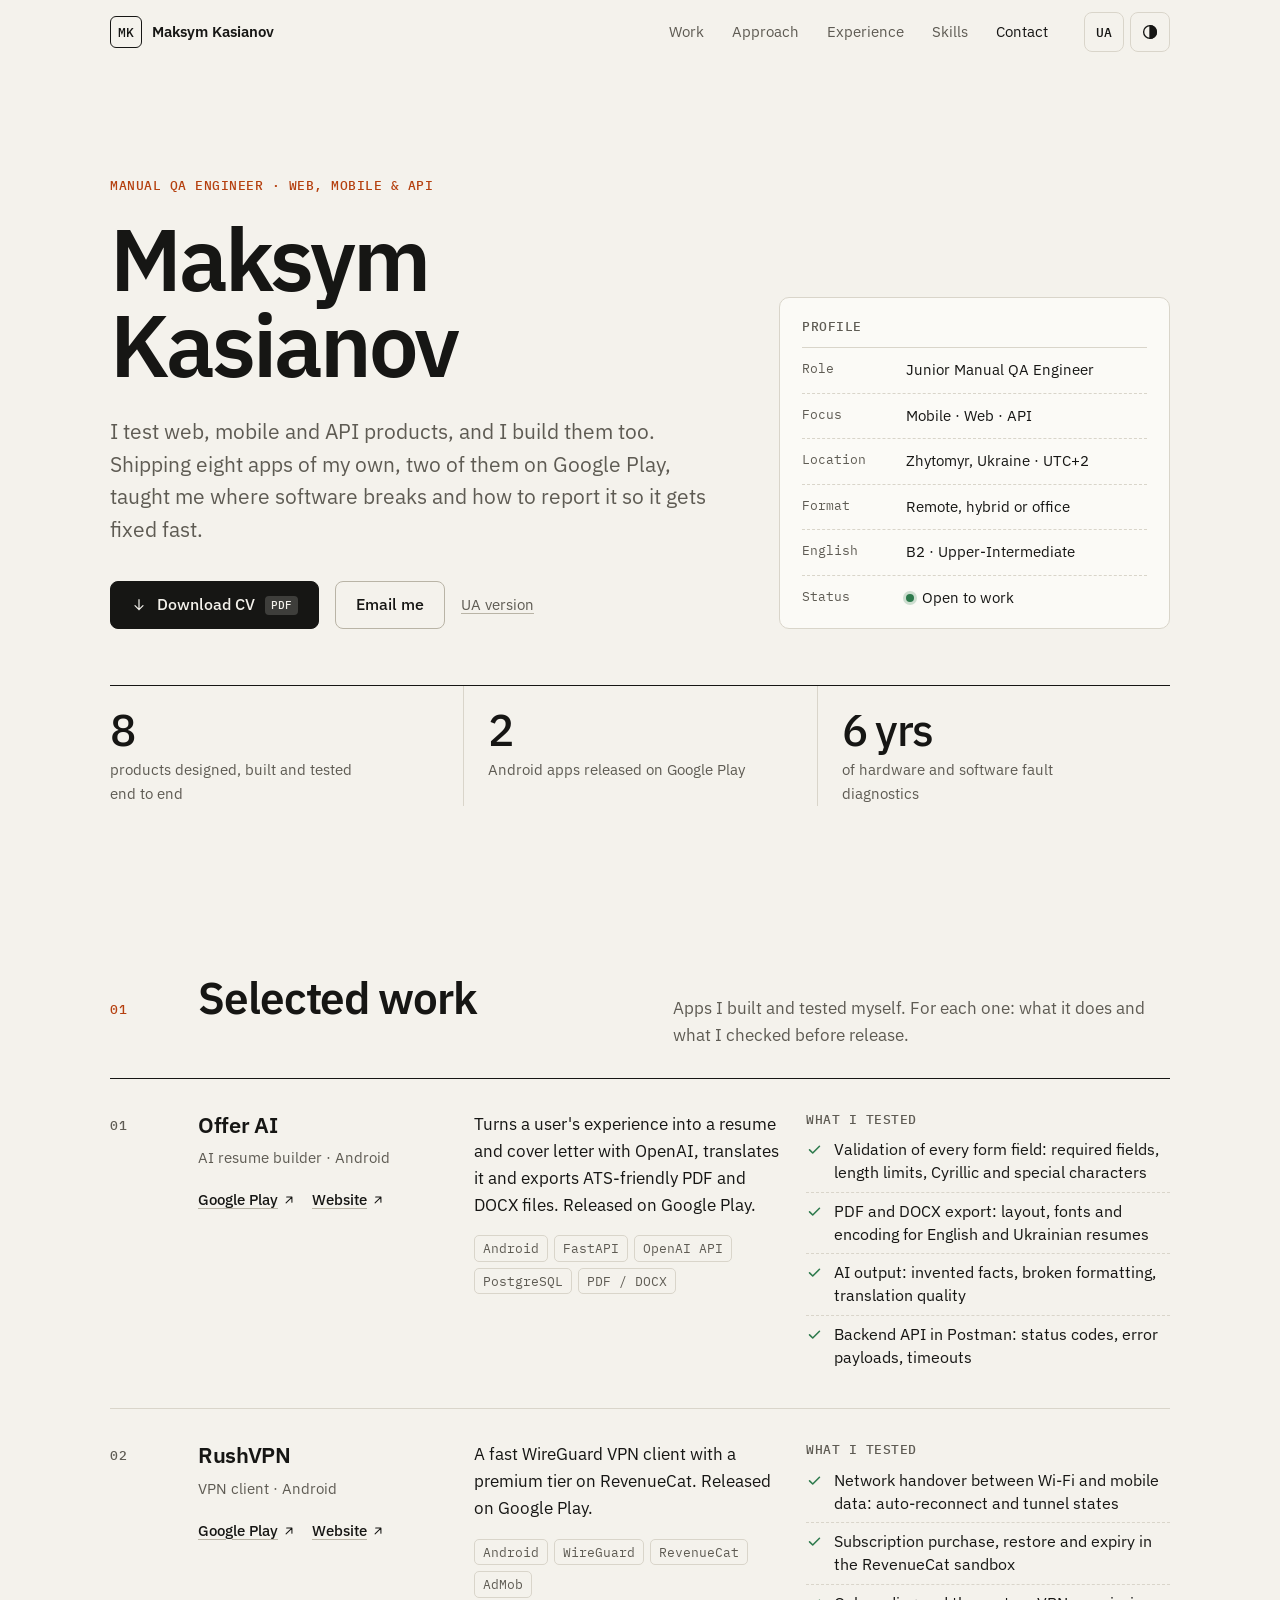
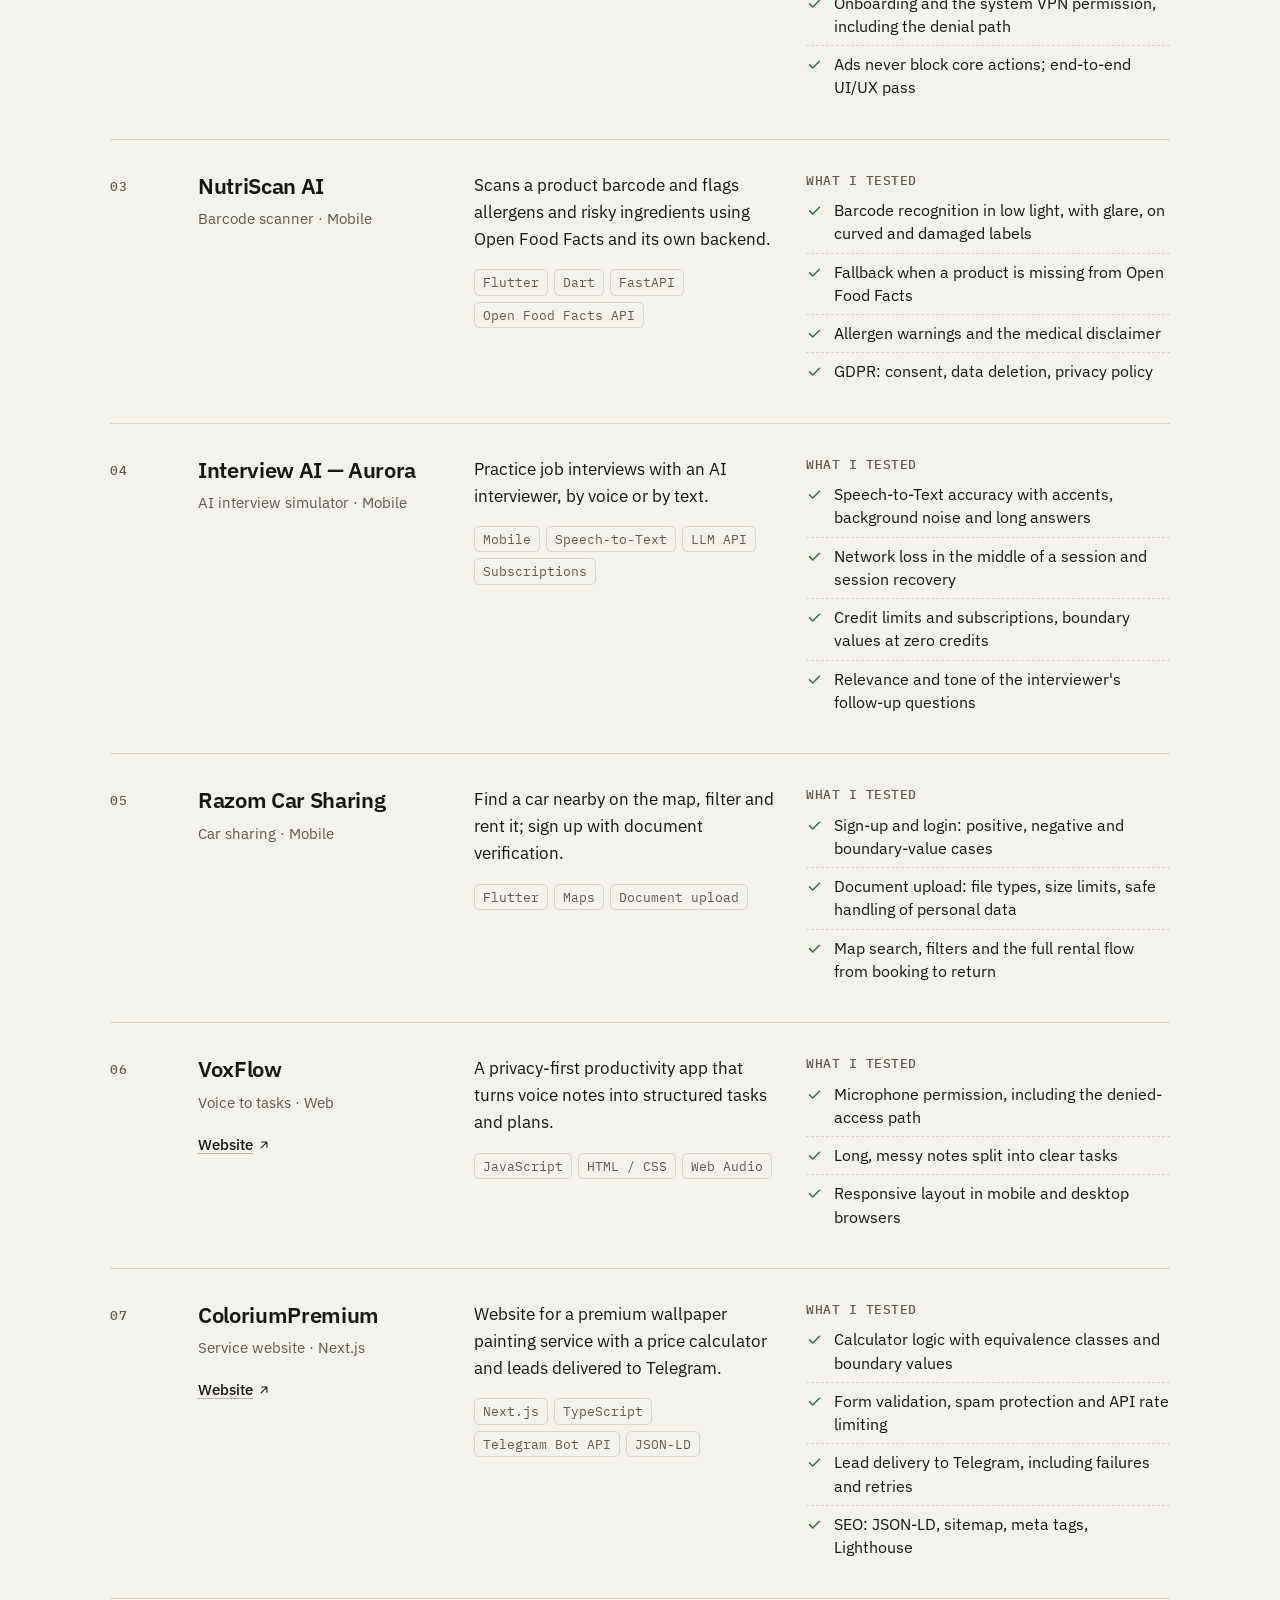
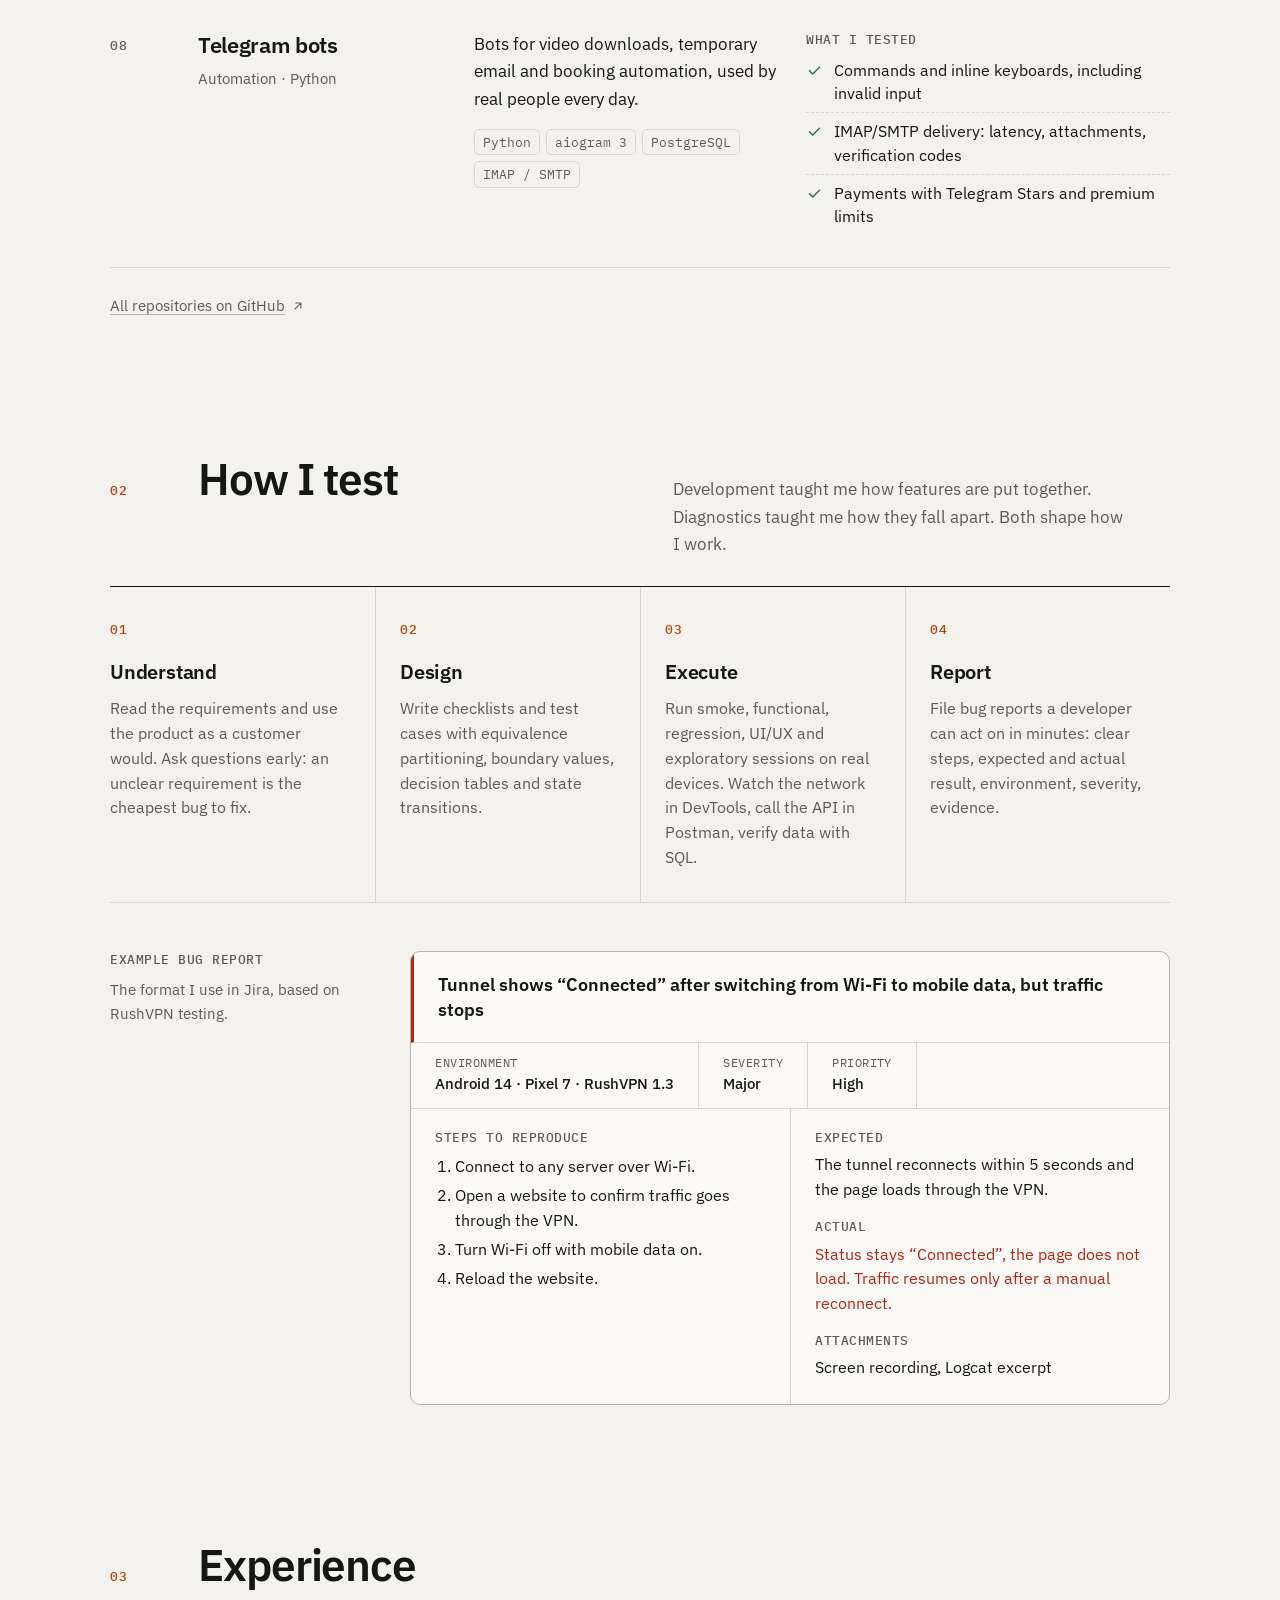
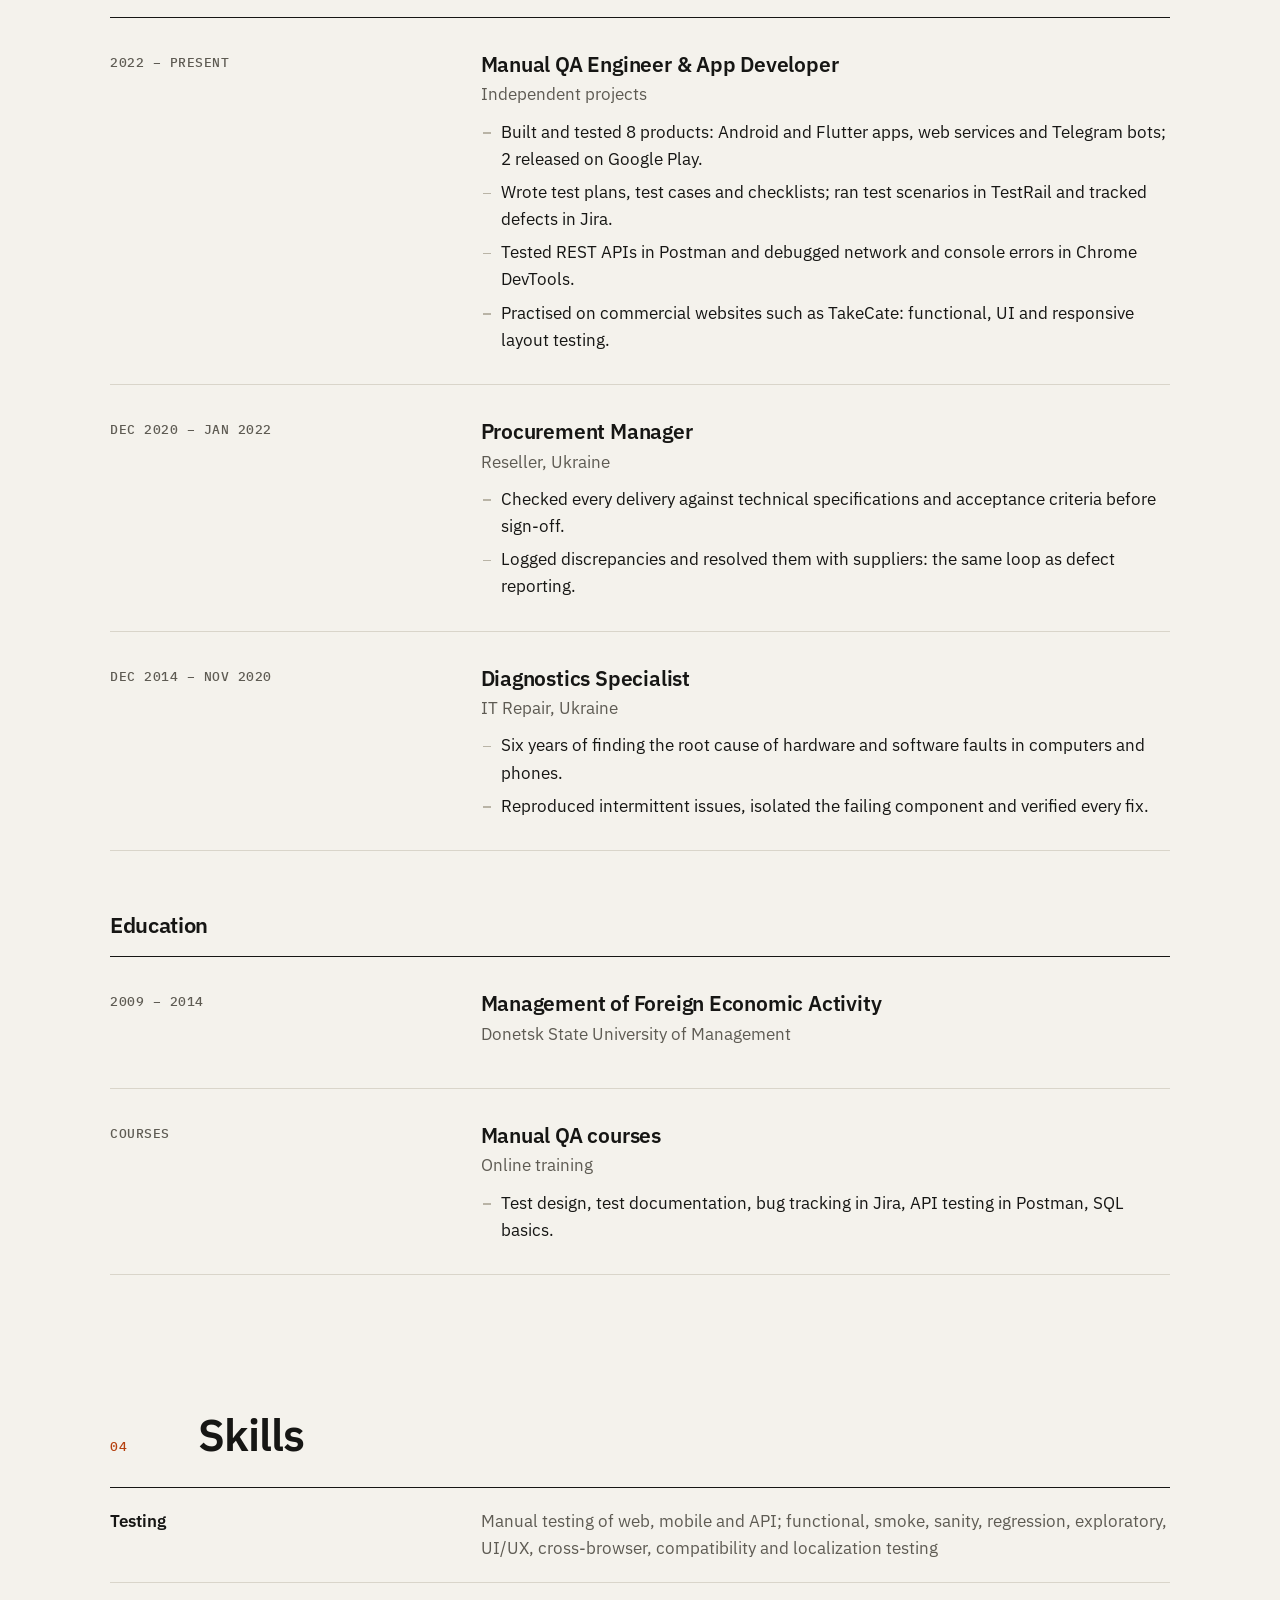
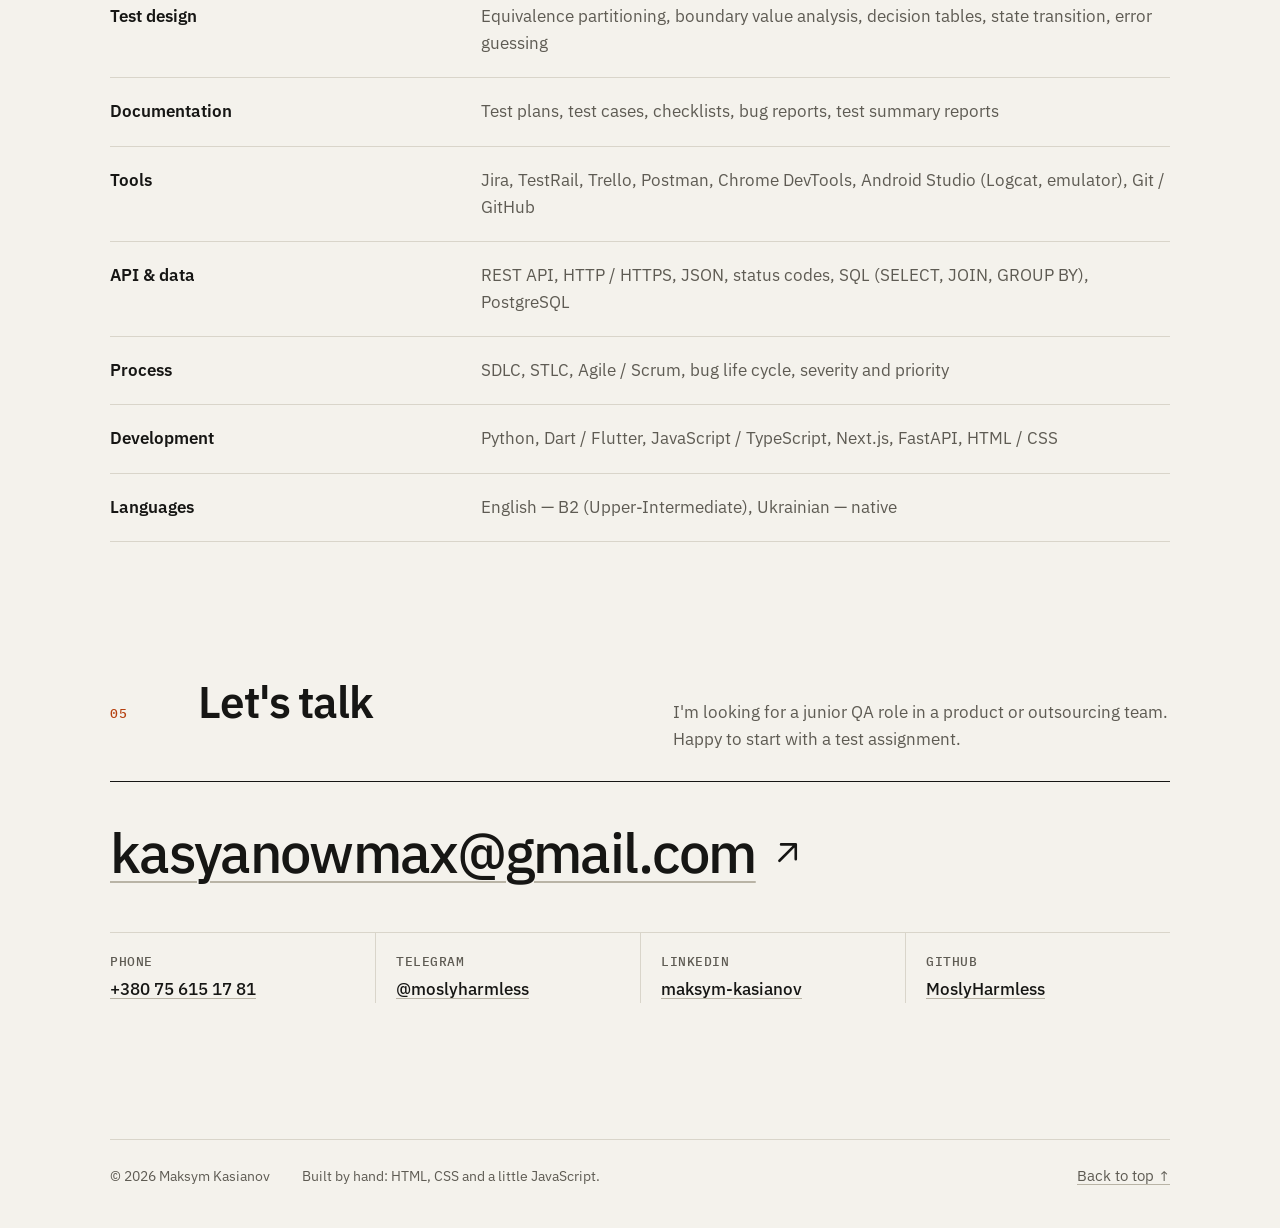
==== commit 21009d14: "Add education, QA courses and English level to site and CV - Education section on both pages and in " ====
--- a/index.html
+++ b/index.html
@@ -36,7 +36,7 @@
 <link rel="stylesheet" href="./assets/site.css">
 <script>try{var s=localStorage.getItem("theme");if(s)document.documentElement.dataset.theme=s}catch(_){}document.documentElement.classList.add("js")</script>
 <script src="./assets/site.js" defer></script>
-<script type="application/ld+json">{"@context": "https://schema.org", "@graph": [{"@type": "Person", "@id": "https://moslyharmless.github.io/cv-portfolio/#person", "name": "Maksym Kasianov", "alternateName": ["Максим Касьянов", "Mosly"], "jobTitle": "Manual QA Engineer", "description": "Manual QA Engineer in Zhytomyr, Ukraine: web, mobile and API testing, test design, Jira bug reports, Postman. Eight apps built and tested, two on Google Play.", "url": "https://moslyharmless.github.io/cv-portfolio/", "email": "mailto:kasyanowmax@gmail.com", "telephone": "+380756151781", "address": {"@type": "PostalAddress", "addressLocality": "Zhytomyr", "addressCountry": "UA"}, "knowsAbout": ["Manual testing", "Mobile testing", "Web testing", "API testing", "Regression testing", "Test design", "Jira", "TestRail", "Postman", "Chrome DevTools", "SQL", "Python", "Flutter"], "knowsLanguage": ["uk", "en"], "sameAs": ["https://github.com/MoslyHarmless", "https://www.linkedin.com/in/maksym-kasianov", "https://t.me/moslyharmless"]}, {"@type": "ProfilePage", "@id": "https://moslyharmless.github.io/cv-portfolio/#page", "url": "https://moslyharmless.github.io/cv-portfolio/", "name": "Maksym Kasianov — Manual QA Engineer (Web, Mobile, API) | Portfolio", "inLanguage": "en", "mainEntity": {"@id": "https://moslyharmless.github.io/cv-portfolio/#person"}}]}</script>
+<script type="application/ld+json">{"@context": "https://schema.org", "@graph": [{"@type": "Person", "@id": "https://moslyharmless.github.io/cv-portfolio/#person", "name": "Maksym Kasianov", "alternateName": ["Максим Касьянов", "Mosly"], "jobTitle": "Manual QA Engineer", "description": "Manual QA Engineer in Zhytomyr, Ukraine: web, mobile and API testing, test design, Jira bug reports, Postman. Eight apps built and tested, two on Google Play.", "url": "https://moslyharmless.github.io/cv-portfolio/", "email": "mailto:kasyanowmax@gmail.com", "telephone": "+380756151781", "address": {"@type": "PostalAddress", "addressLocality": "Zhytomyr", "addressCountry": "UA"}, "knowsAbout": ["Manual testing", "Mobile testing", "Web testing", "API testing", "Regression testing", "Test design", "Jira", "TestRail", "Postman", "Chrome DevTools", "SQL", "Python", "Flutter"], "knowsLanguage": ["uk", "en"], "alumniOf": {"@type": "CollegeOrUniversity", "name": "Donetsk State University of Management"}, "sameAs": ["https://github.com/MoslyHarmless", "https://www.linkedin.com/in/maksym-kasianov", "https://t.me/moslyharmless"]}, {"@type": "ProfilePage", "@id": "https://moslyharmless.github.io/cv-portfolio/#page", "url": "https://moslyharmless.github.io/cv-portfolio/", "name": "Maksym Kasianov — Manual QA Engineer (Web, Mobile, API) | Portfolio", "inLanguage": "en", "mainEntity": {"@id": "https://moslyharmless.github.io/cv-portfolio/#person"}}]}</script>
 </head>
 <body>
 <svg width="0" height="0" style="position:absolute" aria-hidden="true">
@@ -72,7 +72,7 @@
   </div>
   <aside class="profile" aria-label="Profile">
     <p class="profile-label">Profile</p>
-    <dl><div><dt>Role</dt><dd>Junior Manual QA Engineer</dd></div><div><dt>Focus</dt><dd>Mobile · Web · API</dd></div><div><dt>Location</dt><dd>Zhytomyr, Ukraine · UTC+2</dd></div><div><dt>Format</dt><dd>Remote, hybrid or office</dd></div><div><dt>Status</dt><dd><span class="dot" aria-hidden="true"></span>Open to work</dd></div></dl>
+    <dl><div><dt>Role</dt><dd>Junior Manual QA Engineer</dd></div><div><dt>Focus</dt><dd>Mobile · Web · API</dd></div><div><dt>Location</dt><dd>Zhytomyr, Ukraine · UTC+2</dd></div><div><dt>Format</dt><dd>Remote, hybrid or office</dd></div><div><dt>English</dt><dd>B2 · Upper-Intermediate</dd></div><div><dt>Status</dt><dd><span class="dot" aria-hidden="true"></span>Open to work</dd></div></dl>
   </aside>
   <ul class="facts"><li><span class="fact-num">8</span><span class="fact-text">products designed, built and tested end to end</span></li><li><span class="fact-num">2</span><span class="fact-text">Android apps released on Google Play</span></li><li><span class="fact-num">6 yrs</span><span class="fact-text">of hardware and software fault diagnostics</span></li></ul>
 </section>
@@ -232,10 +232,18 @@
   <p class="job-period">Dec 2014 – Nov 2020</p>
   <div><h3>Diagnostics Specialist</h3><p class="job-org">IT Repair, Ukraine</p><ul><li>Six years of finding the root cause of hardware and software faults in computers and phones.</li><li>Reproduced intermittent issues, isolated the failing component and verified every fix.</li></ul></div>
 </li></ol>
+  <h3 class="sub-head reveal">Education</h3>
+  <ol class="jobs"><li class="job reveal">
+  <p class="job-period">2009 – 2014</p>
+  <div><h3>Management of Foreign Economic Activity</h3><p class="job-org">Donetsk State University of Management</p></div>
+</li><li class="job reveal">
+  <p class="job-period">Courses</p>
+  <div><h3>Manual QA courses</h3><p class="job-org">Online training</p><ul><li>Test design, test documentation, bug tracking in Jira, API testing in Postman, SQL basics.</li></ul></div>
+</li></ol>
 </section>
 <section class="section wrap" id="skills" aria-labelledby="skills-title">
   <div class="section-head"><span class="section-num">04</span><h2 id="skills-title">Skills</h2></div>
-  <dl class="skills"><div class="reveal"><dt>Testing</dt><dd>Manual testing of web, mobile and API; functional, smoke, sanity, regression, exploratory, UI/UX, cross-browser, compatibility and localization testing</dd></div><div class="reveal"><dt>Test design</dt><dd>Equivalence partitioning, boundary value analysis, decision tables, state transition, error guessing</dd></div><div class="reveal"><dt>Documentation</dt><dd>Test plans, test cases, checklists, bug reports, test summary reports</dd></div><div class="reveal"><dt>Tools</dt><dd>Jira, TestRail, Trello, Postman, Chrome DevTools, Android Studio (Logcat, emulator), Git / GitHub</dd></div><div class="reveal"><dt>API &amp; data</dt><dd>REST API, HTTP / HTTPS, JSON, status codes, SQL (SELECT, JOIN, GROUP BY), PostgreSQL</dd></div><div class="reveal"><dt>Process</dt><dd>SDLC, STLC, Agile / Scrum, bug life cycle, severity and priority</dd></div><div class="reveal"><dt>Development</dt><dd>Python, Dart / Flutter, JavaScript / TypeScript, Next.js, FastAPI, HTML / CSS</dd></div></dl>
+  <dl class="skills"><div class="reveal"><dt>Testing</dt><dd>Manual testing of web, mobile and API; functional, smoke, sanity, regression, exploratory, UI/UX, cross-browser, compatibility and localization testing</dd></div><div class="reveal"><dt>Test design</dt><dd>Equivalence partitioning, boundary value analysis, decision tables, state transition, error guessing</dd></div><div class="reveal"><dt>Documentation</dt><dd>Test plans, test cases, checklists, bug reports, test summary reports</dd></div><div class="reveal"><dt>Tools</dt><dd>Jira, TestRail, Trello, Postman, Chrome DevTools, Android Studio (Logcat, emulator), Git / GitHub</dd></div><div class="reveal"><dt>API &amp; data</dt><dd>REST API, HTTP / HTTPS, JSON, status codes, SQL (SELECT, JOIN, GROUP BY), PostgreSQL</dd></div><div class="reveal"><dt>Process</dt><dd>SDLC, STLC, Agile / Scrum, bug life cycle, severity and priority</dd></div><div class="reveal"><dt>Development</dt><dd>Python, Dart / Flutter, JavaScript / TypeScript, Next.js, FastAPI, HTML / CSS</dd></div><div class="reveal"><dt>Languages</dt><dd>English — B2 (Upper-Intermediate), Ukrainian — native</dd></div></dl>
 </section>
 <section class="section wrap contact" id="contact" aria-labelledby="contact-title">
   <div class="section-head"><span class="section-num">05</span><h2 id="contact-title">Let&#x27;s talk</h2><p class="section-intro">I&#x27;m looking for a junior QA role in a product or outsourcing team. Happy to start with a test assignment.</p></div>
--- a/assets/site.css
+++ b/assets/site.css
@@ -247,6 +247,8 @@
 .job-org { color: var(--muted); margin-bottom: 10px; }
 .job ul li { position: relative; padding-left: 20px; margin-top: 6px; }
 .job ul li::before { content: ""; position: absolute; left: 2px; top: .8em; width: 8px; height: 1.5px; background: var(--line-strong); }
+
+.sub-head { margin-top: 56px; padding-bottom: 14px; border-bottom: 1px solid var(--ink); font-size: 22px; font-weight: 600; letter-spacing: -.015em; }
 
 /* Skills */
 .skills div { display: grid; grid-template-columns: 64px minmax(0, .9fr) minmax(0, 2.4fr); gap: 8px 24px; padding: 20px 0; border-bottom: 1px solid var(--line); }
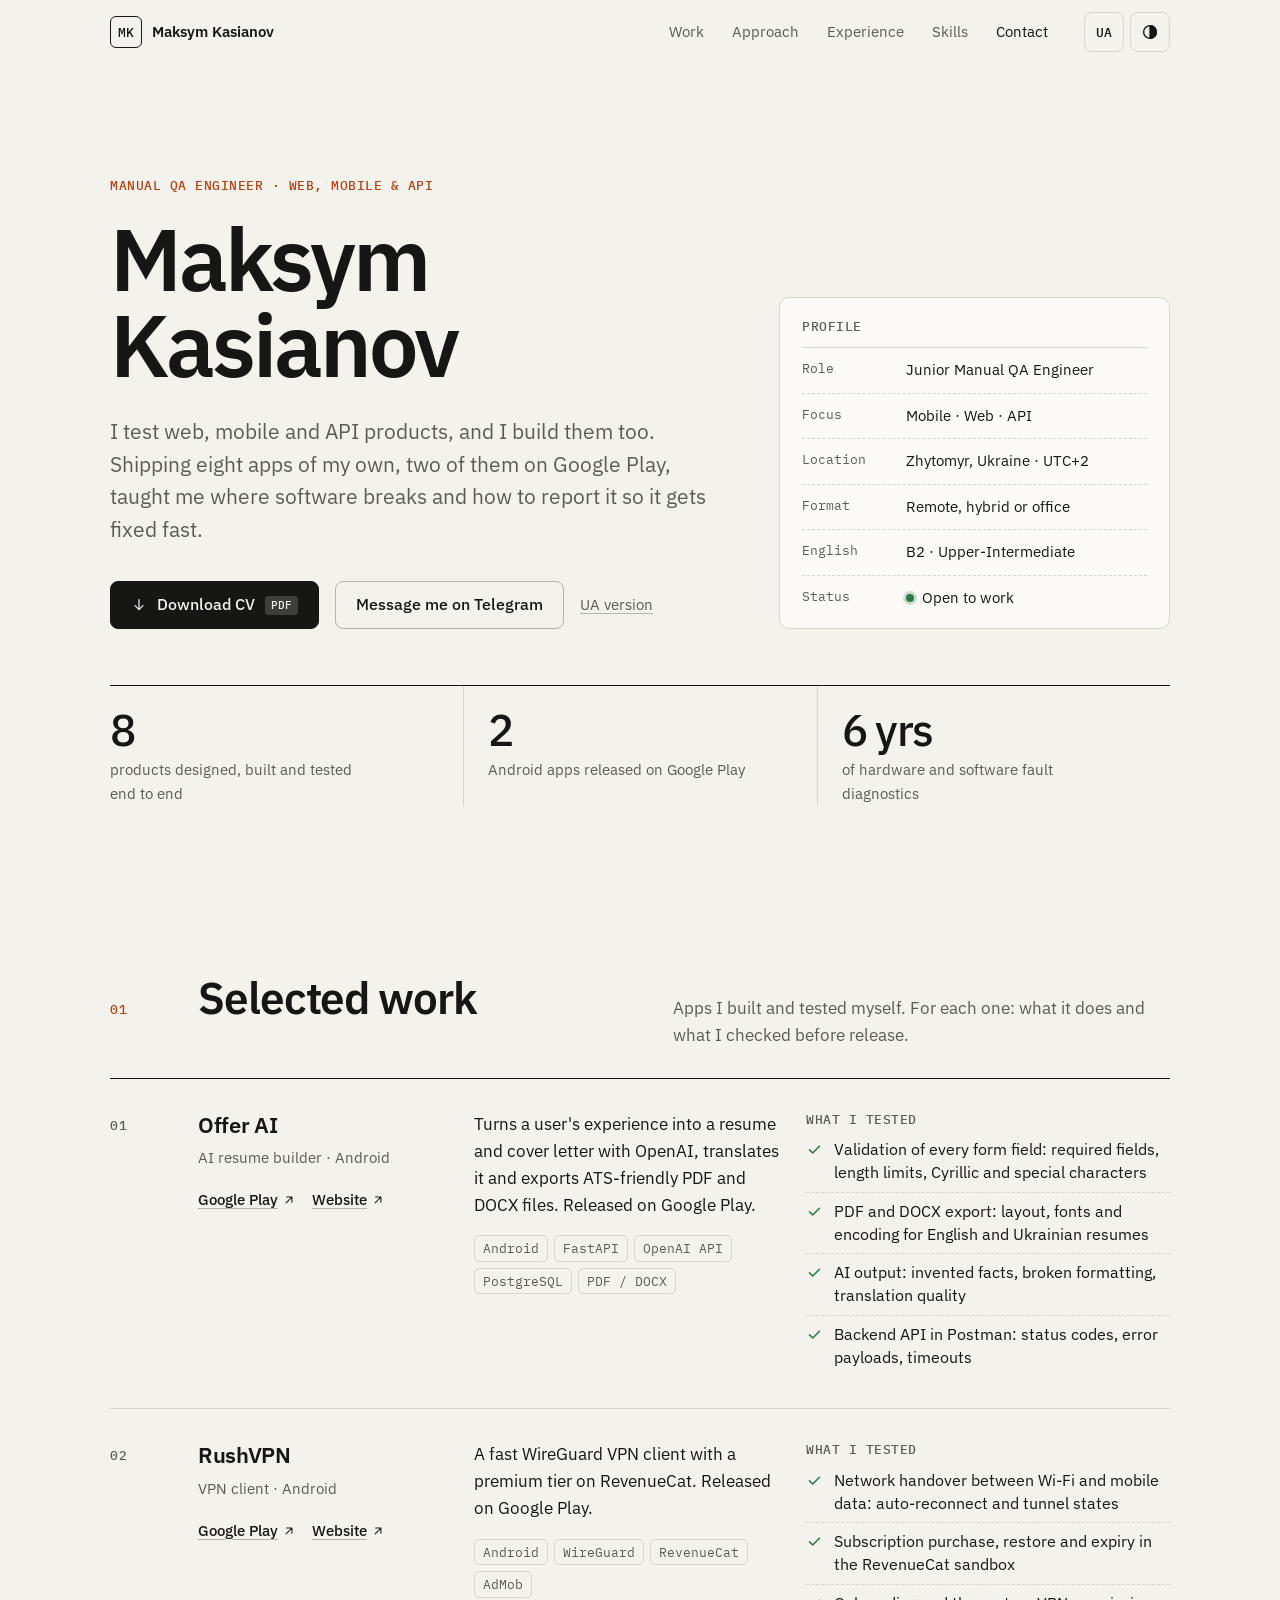
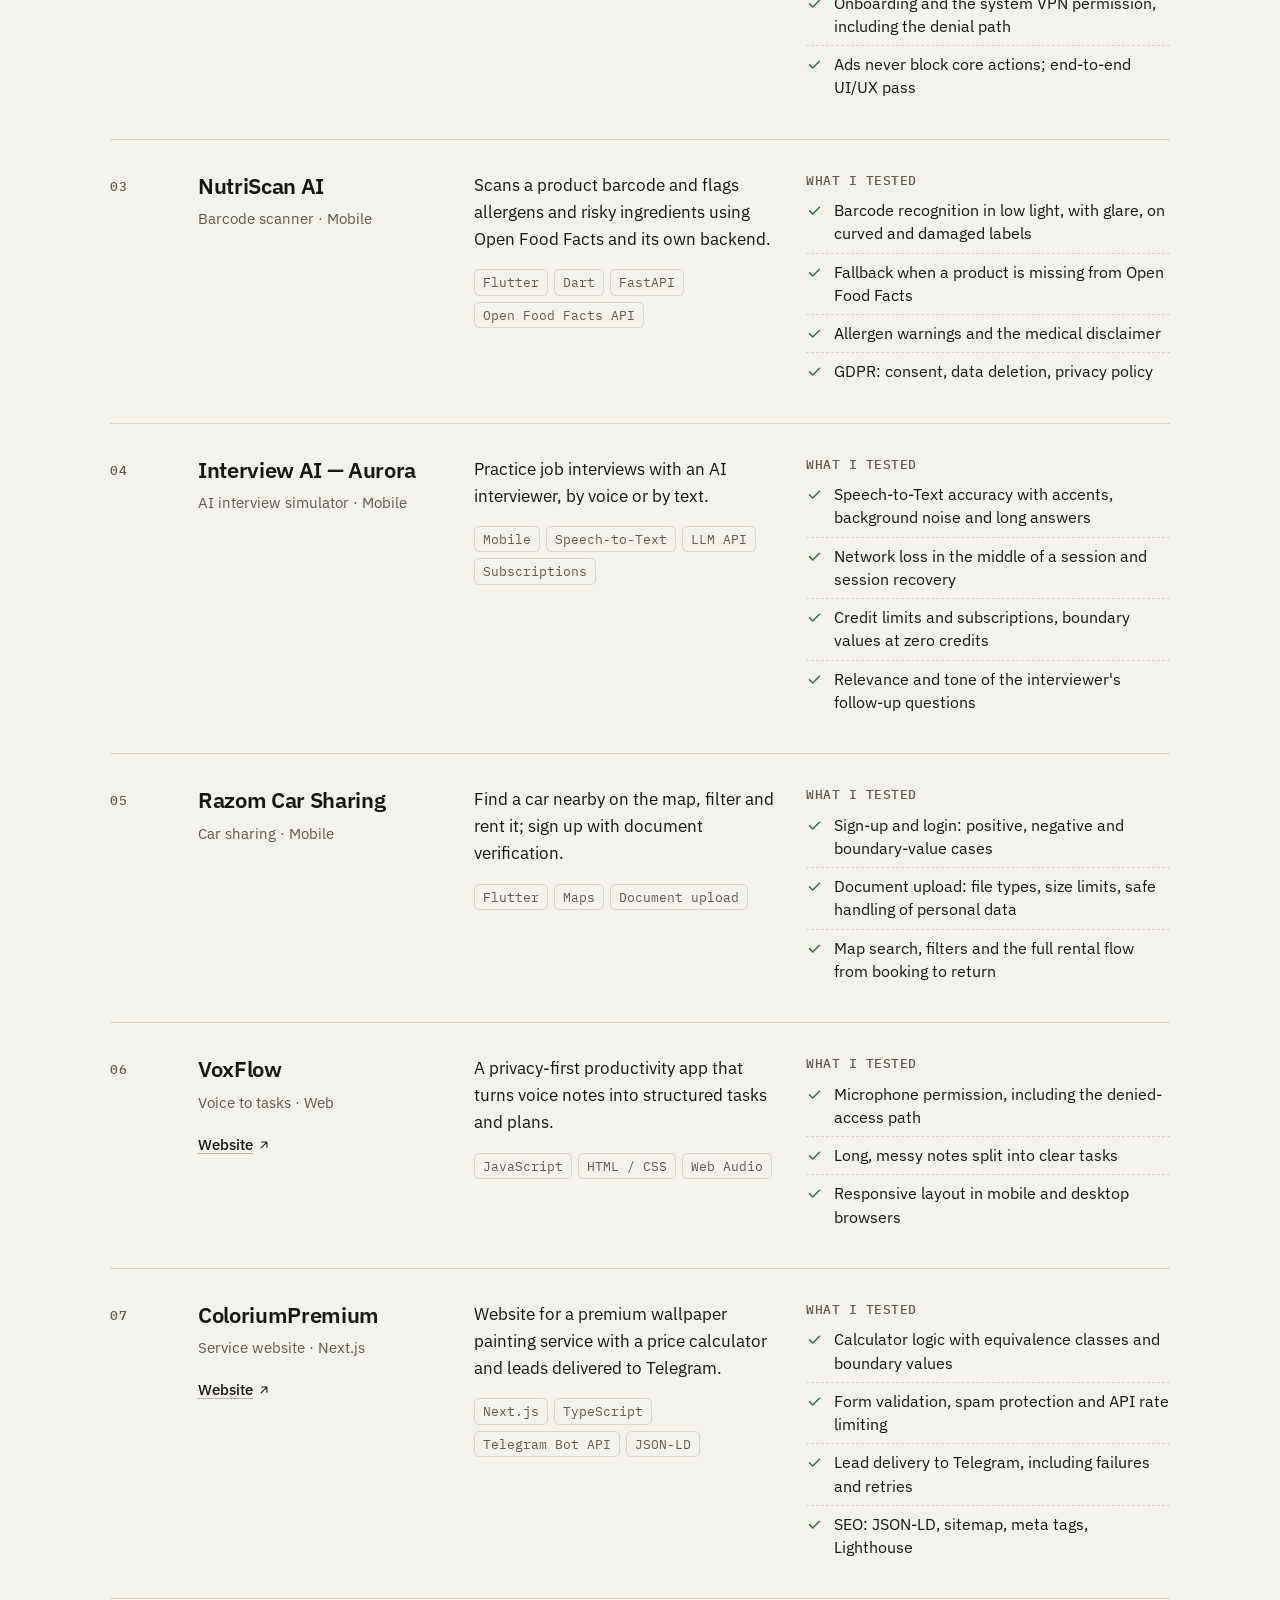
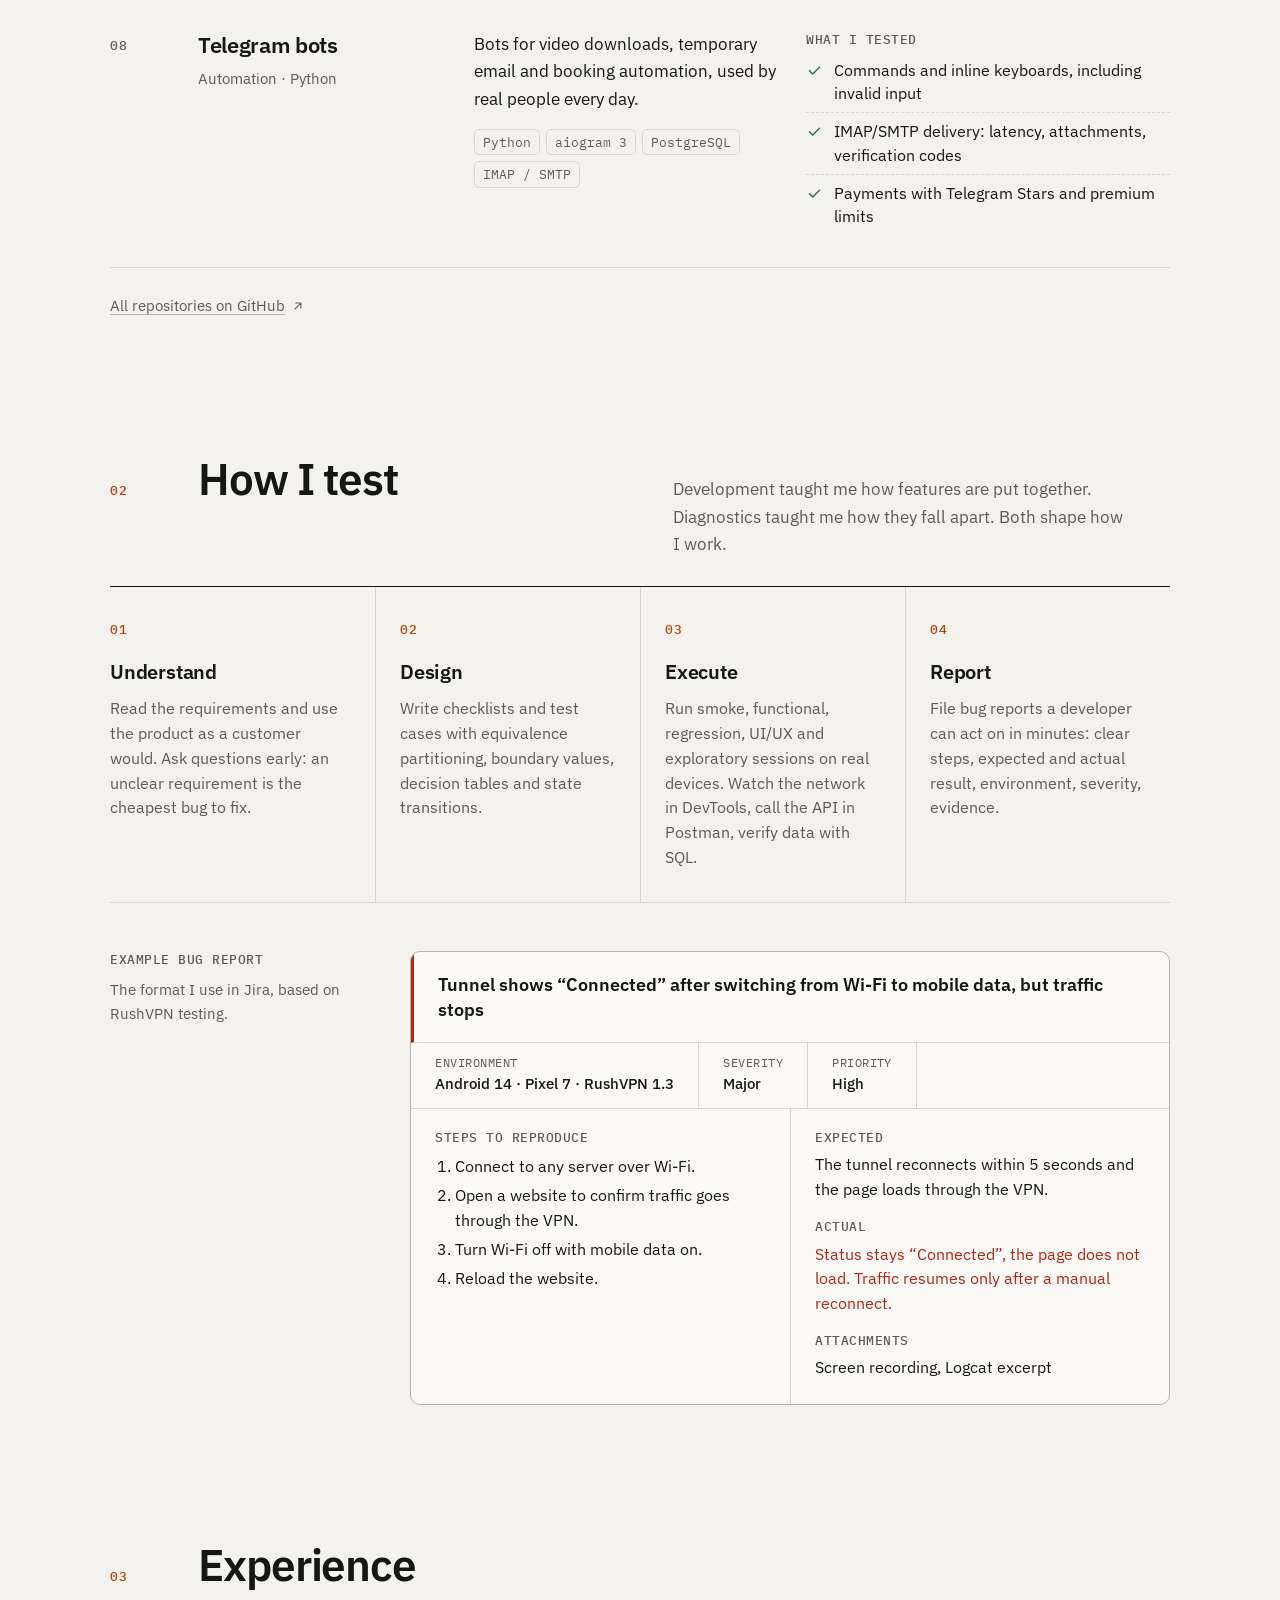
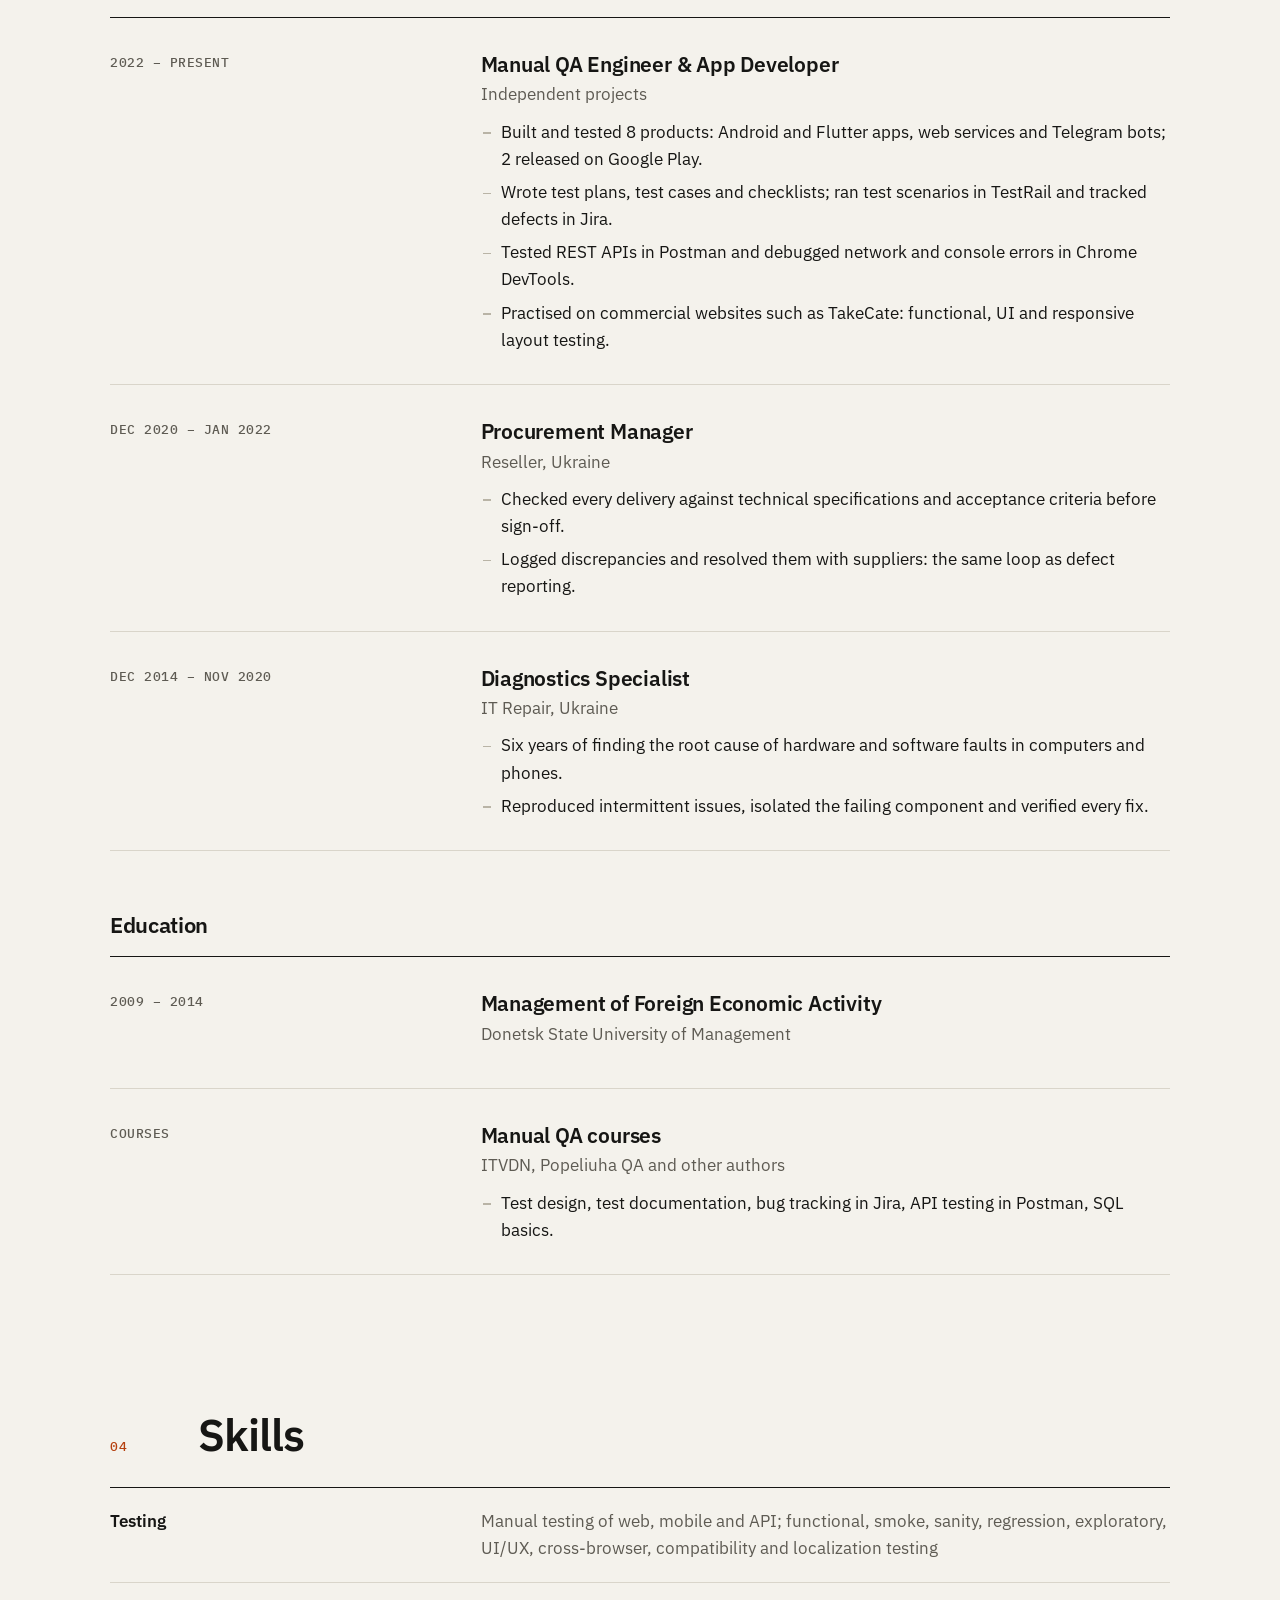
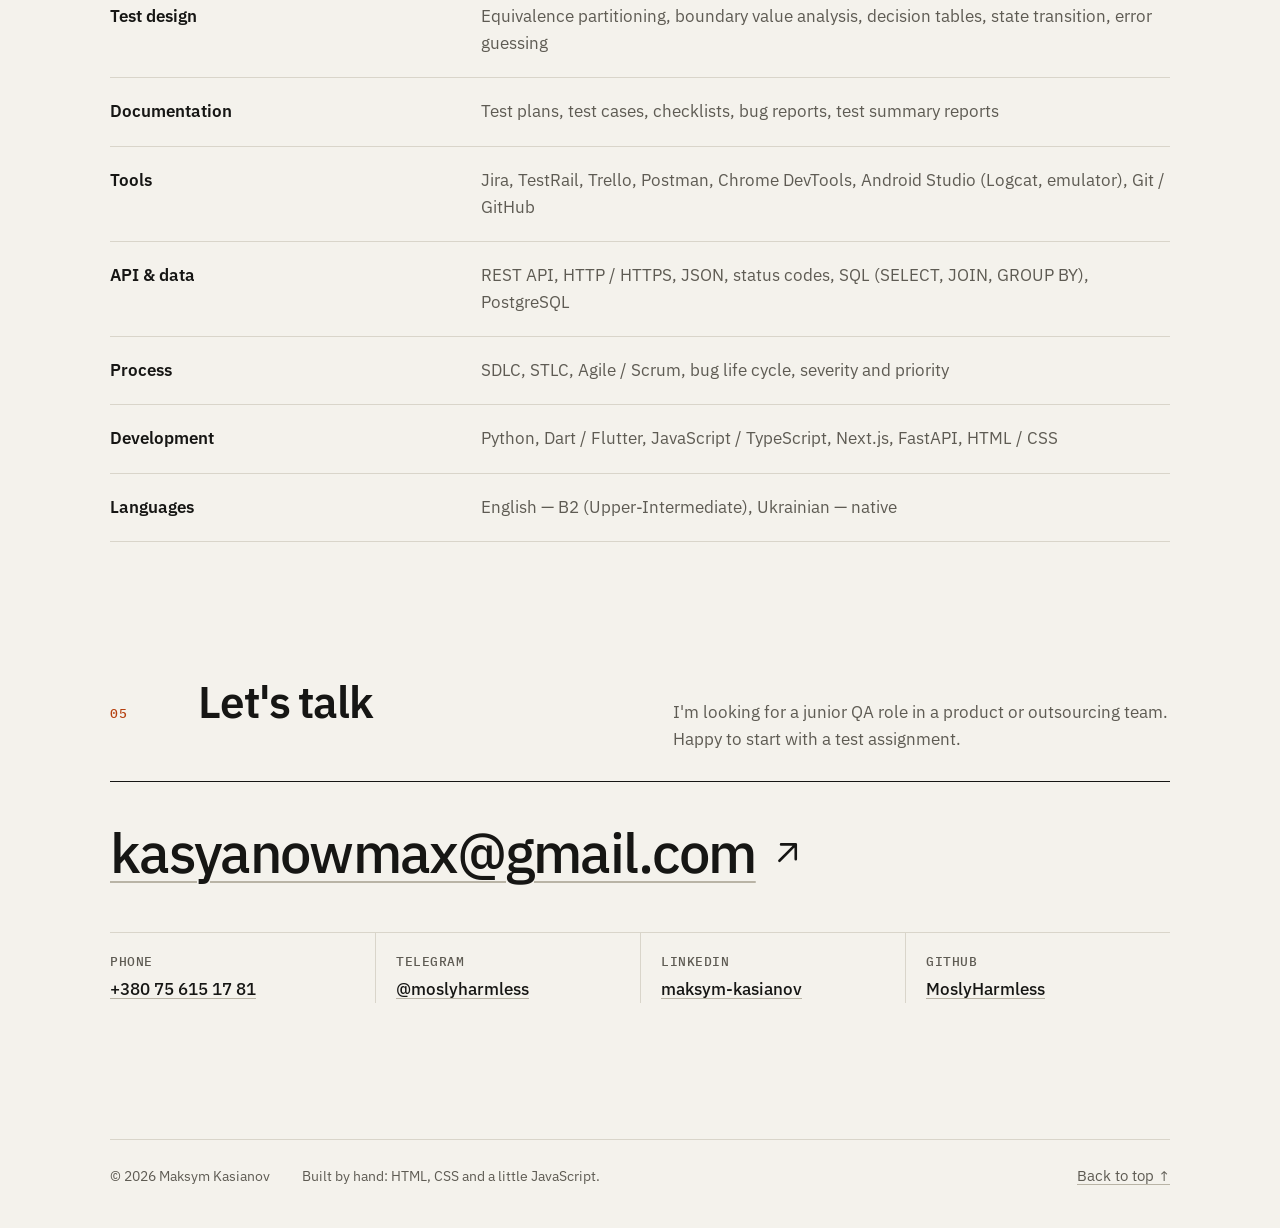
==== commit 1a3a949a: "Link hero contact button to Telegram and name QA course providers Co-Authored-By: Claude Opus 5.5 <n" ====
--- a/index.html
+++ b/index.html
@@ -66,7 +66,7 @@
     <p class="lead">I test web, mobile and API products, and I build them too. Shipping eight apps of my own, two of them on Google Play, taught me where software breaks and how to report it so it gets fixed fast.</p>
     <div class="actions">
       <a class="btn btn-primary" href="./cv/CV_Maksym_Kasianov_QA_EN.pdf" download><svg class="icon" aria-hidden="true"><use href="#i-down"/></svg>Download CV <span class="btn-meta">PDF</span></a>
-      <a class="btn" href="mailto:kasyanowmax@gmail.com">Email me</a>
+      <a class="btn" href="https://t.me/moslyharmless" target="_blank" rel="noopener">Message me on Telegram</a>
       <a class="text-link" href="./cv/CV_Maksym_Kasianov_QA_UA.pdf" download hreflang="uk">UA version</a>
     </div>
   </div>
@@ -238,7 +238,7 @@
   <div><h3>Management of Foreign Economic Activity</h3><p class="job-org">Donetsk State University of Management</p></div>
 </li><li class="job reveal">
   <p class="job-period">Courses</p>
-  <div><h3>Manual QA courses</h3><p class="job-org">Online training</p><ul><li>Test design, test documentation, bug tracking in Jira, API testing in Postman, SQL basics.</li></ul></div>
+  <div><h3>Manual QA courses</h3><p class="job-org">ITVDN, Popeliuha QA and other authors</p><ul><li>Test design, test documentation, bug tracking in Jira, API testing in Postman, SQL basics.</li></ul></div>
 </li></ol>
 </section>
 <section class="section wrap" id="skills" aria-labelledby="skills-title">
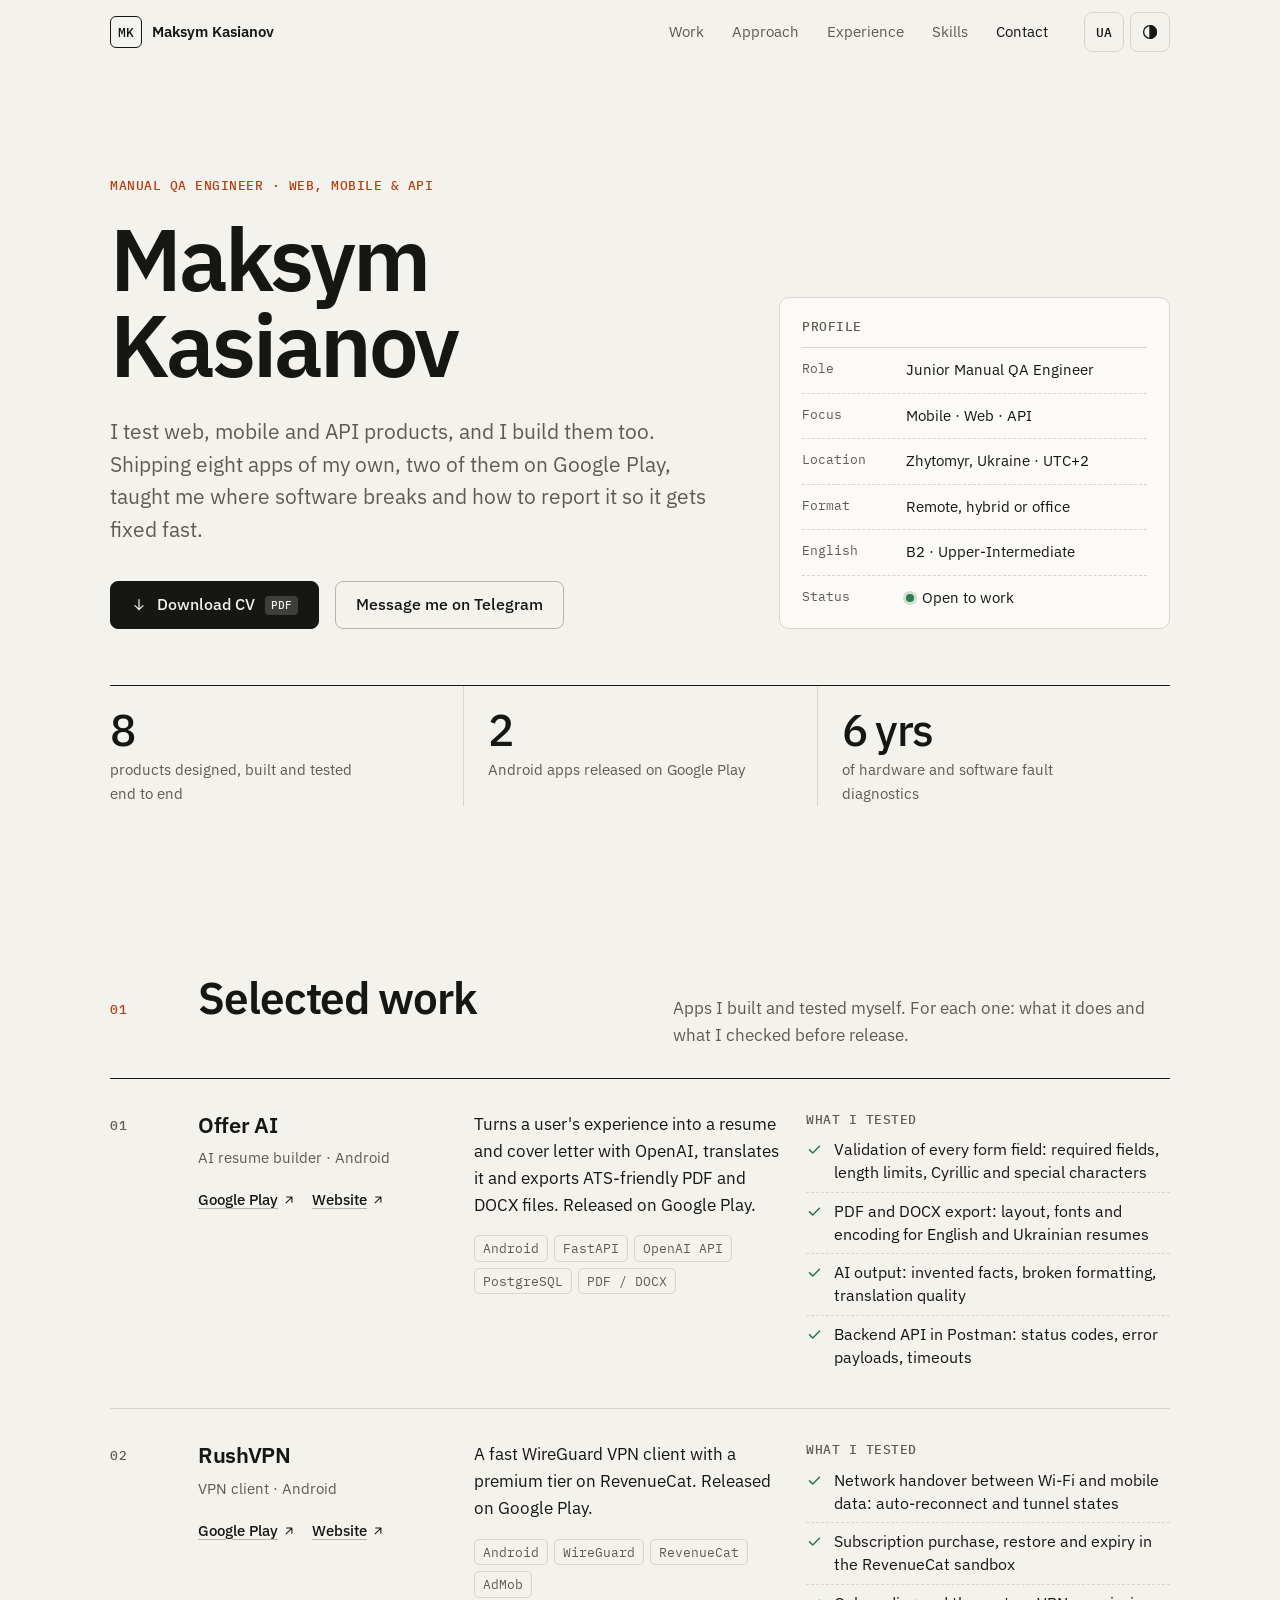
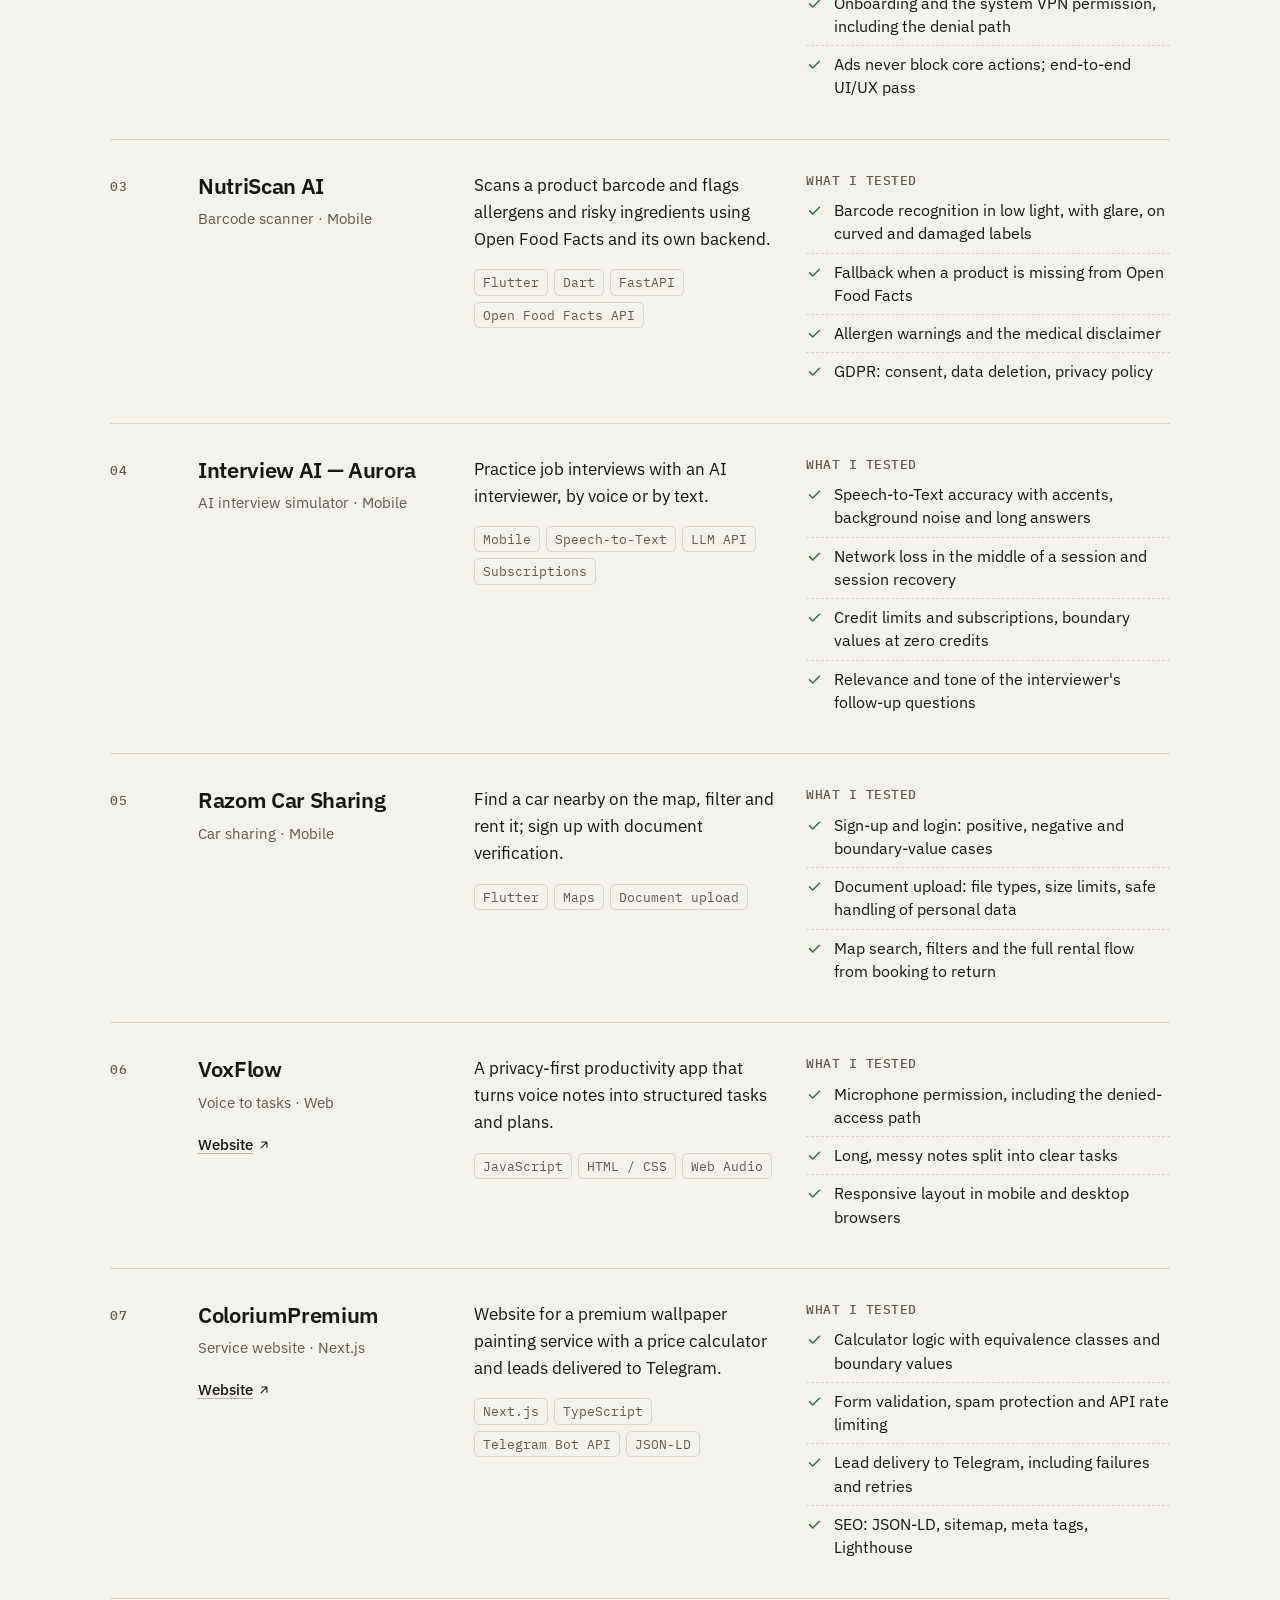
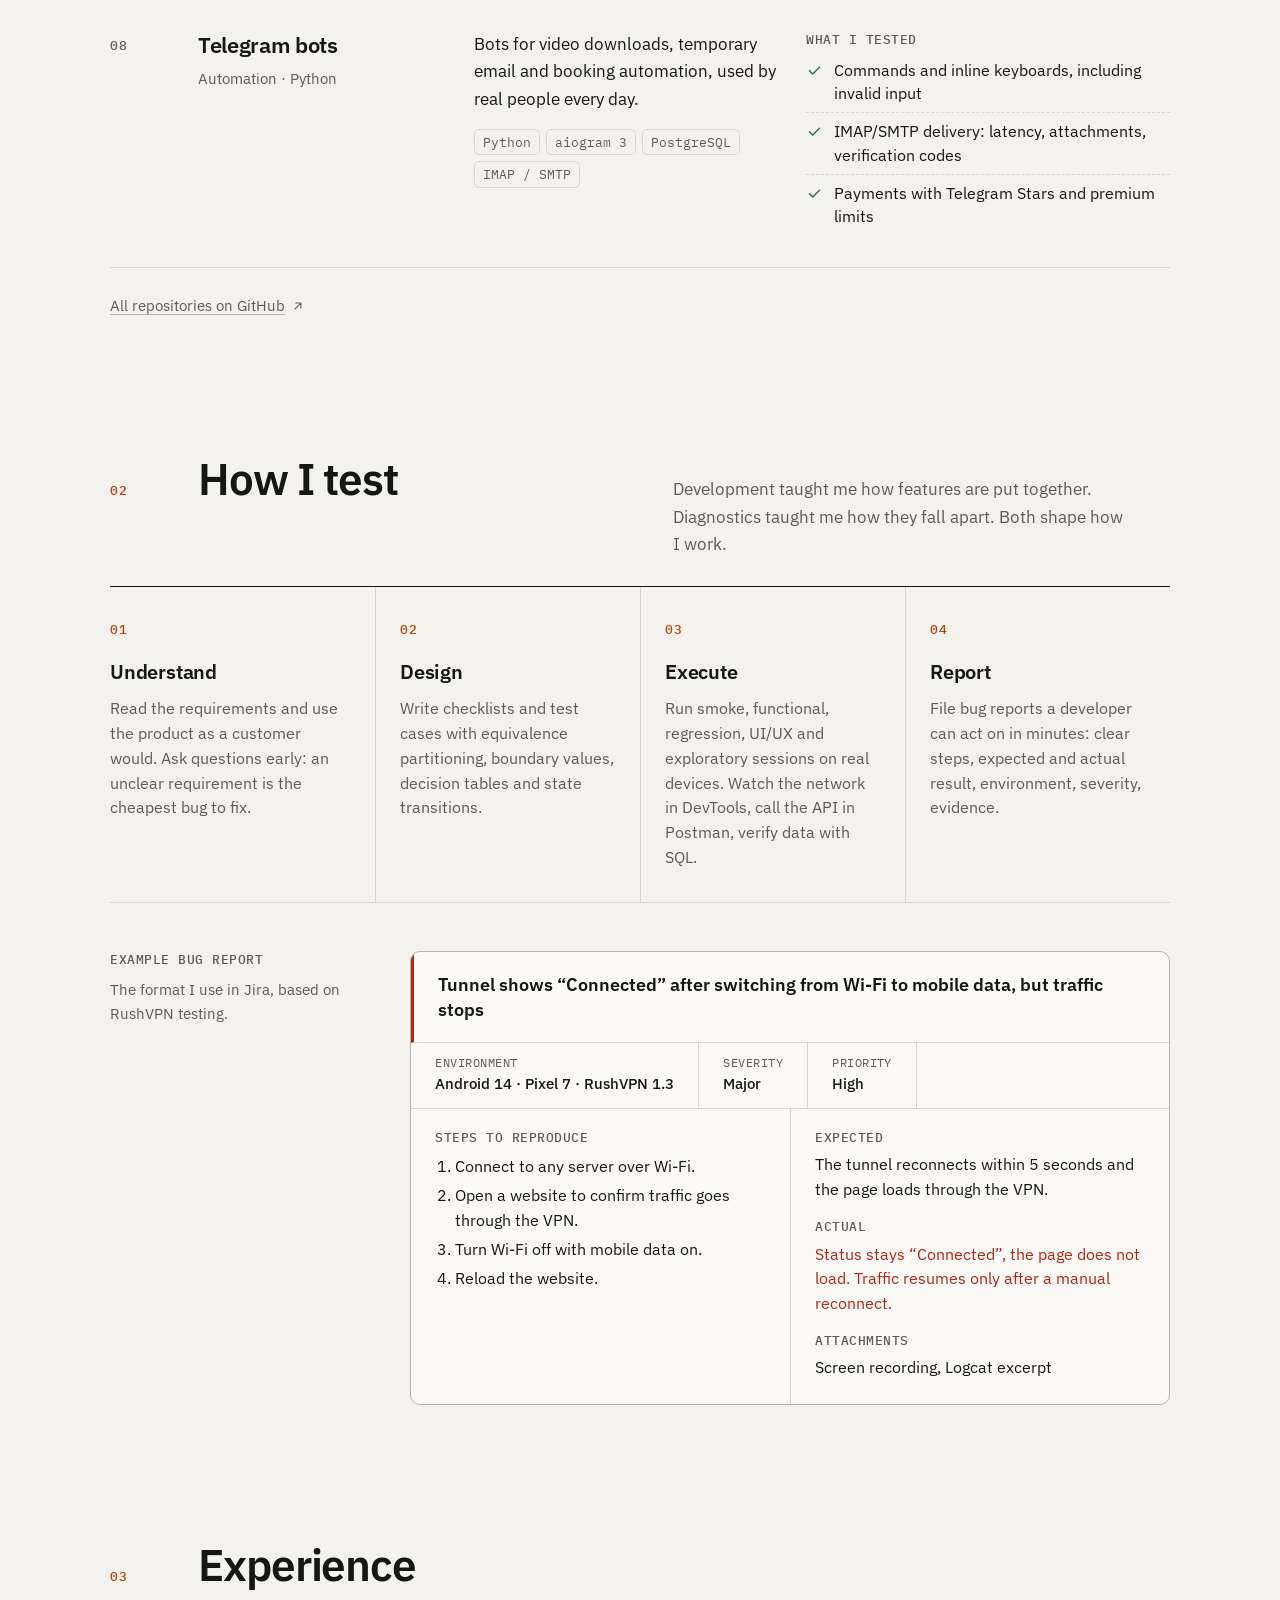
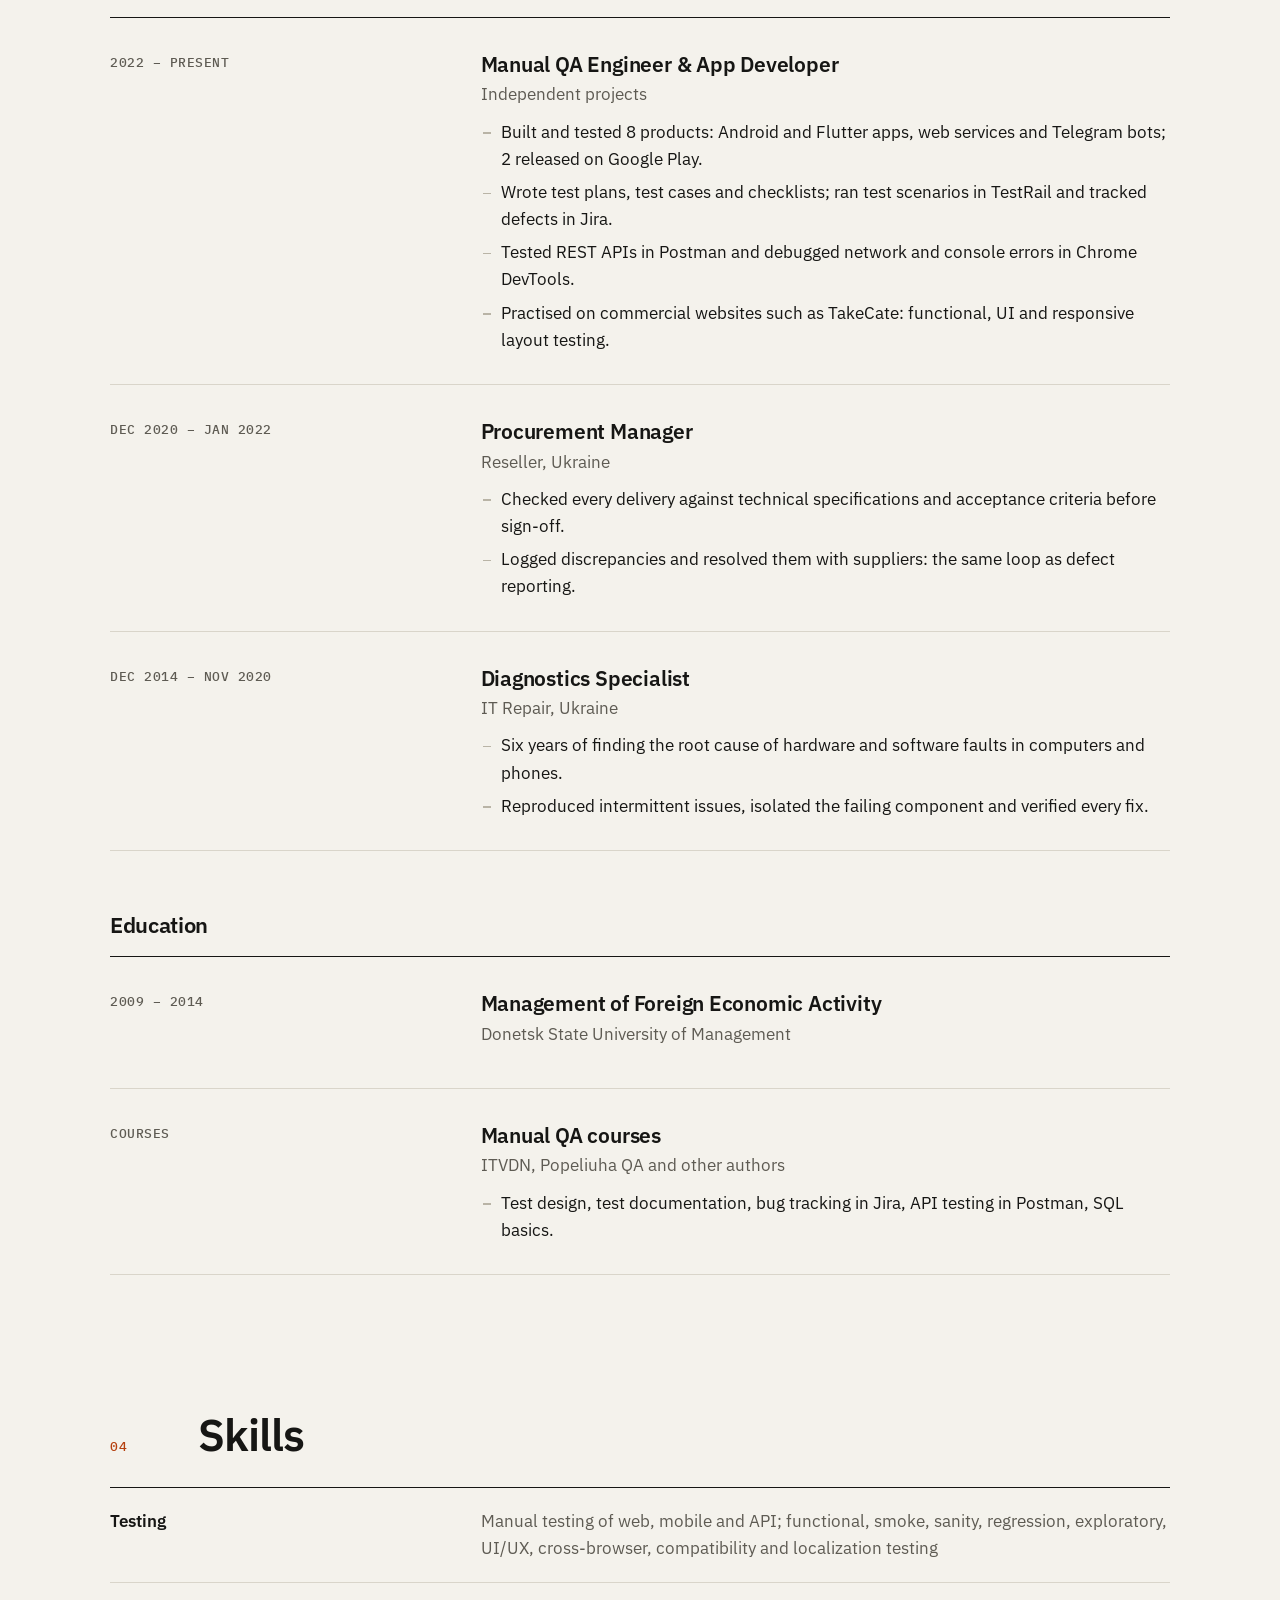
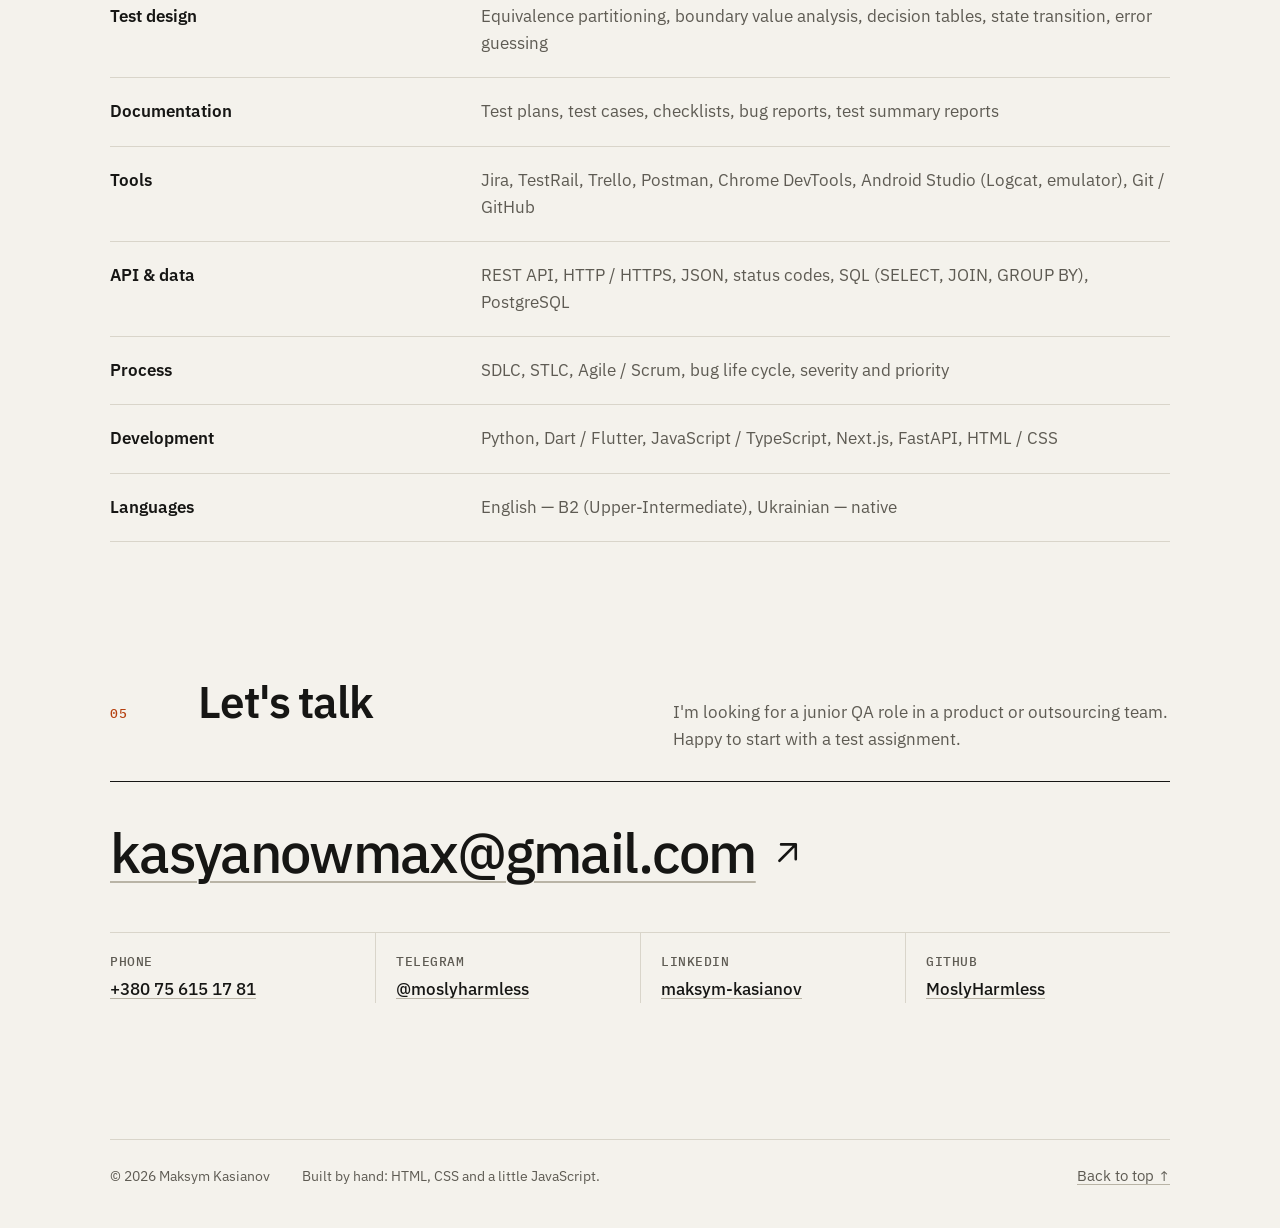
==== commit df474cdc: "Remove duplicate language CV link from hero The header already switches language; the link only down" ====
--- a/index.html
+++ b/index.html
@@ -67,7 +67,6 @@
     <div class="actions">
       <a class="btn btn-primary" href="./cv/CV_Maksym_Kasianov_QA_EN.pdf" download><svg class="icon" aria-hidden="true"><use href="#i-down"/></svg>Download CV <span class="btn-meta">PDF</span></a>
       <a class="btn" href="https://t.me/moslyharmless" target="_blank" rel="noopener">Message me on Telegram</a>
-      <a class="text-link" href="./cv/CV_Maksym_Kasianov_QA_UA.pdf" download hreflang="uk">UA version</a>
     </div>
   </div>
   <aside class="profile" aria-label="Profile">
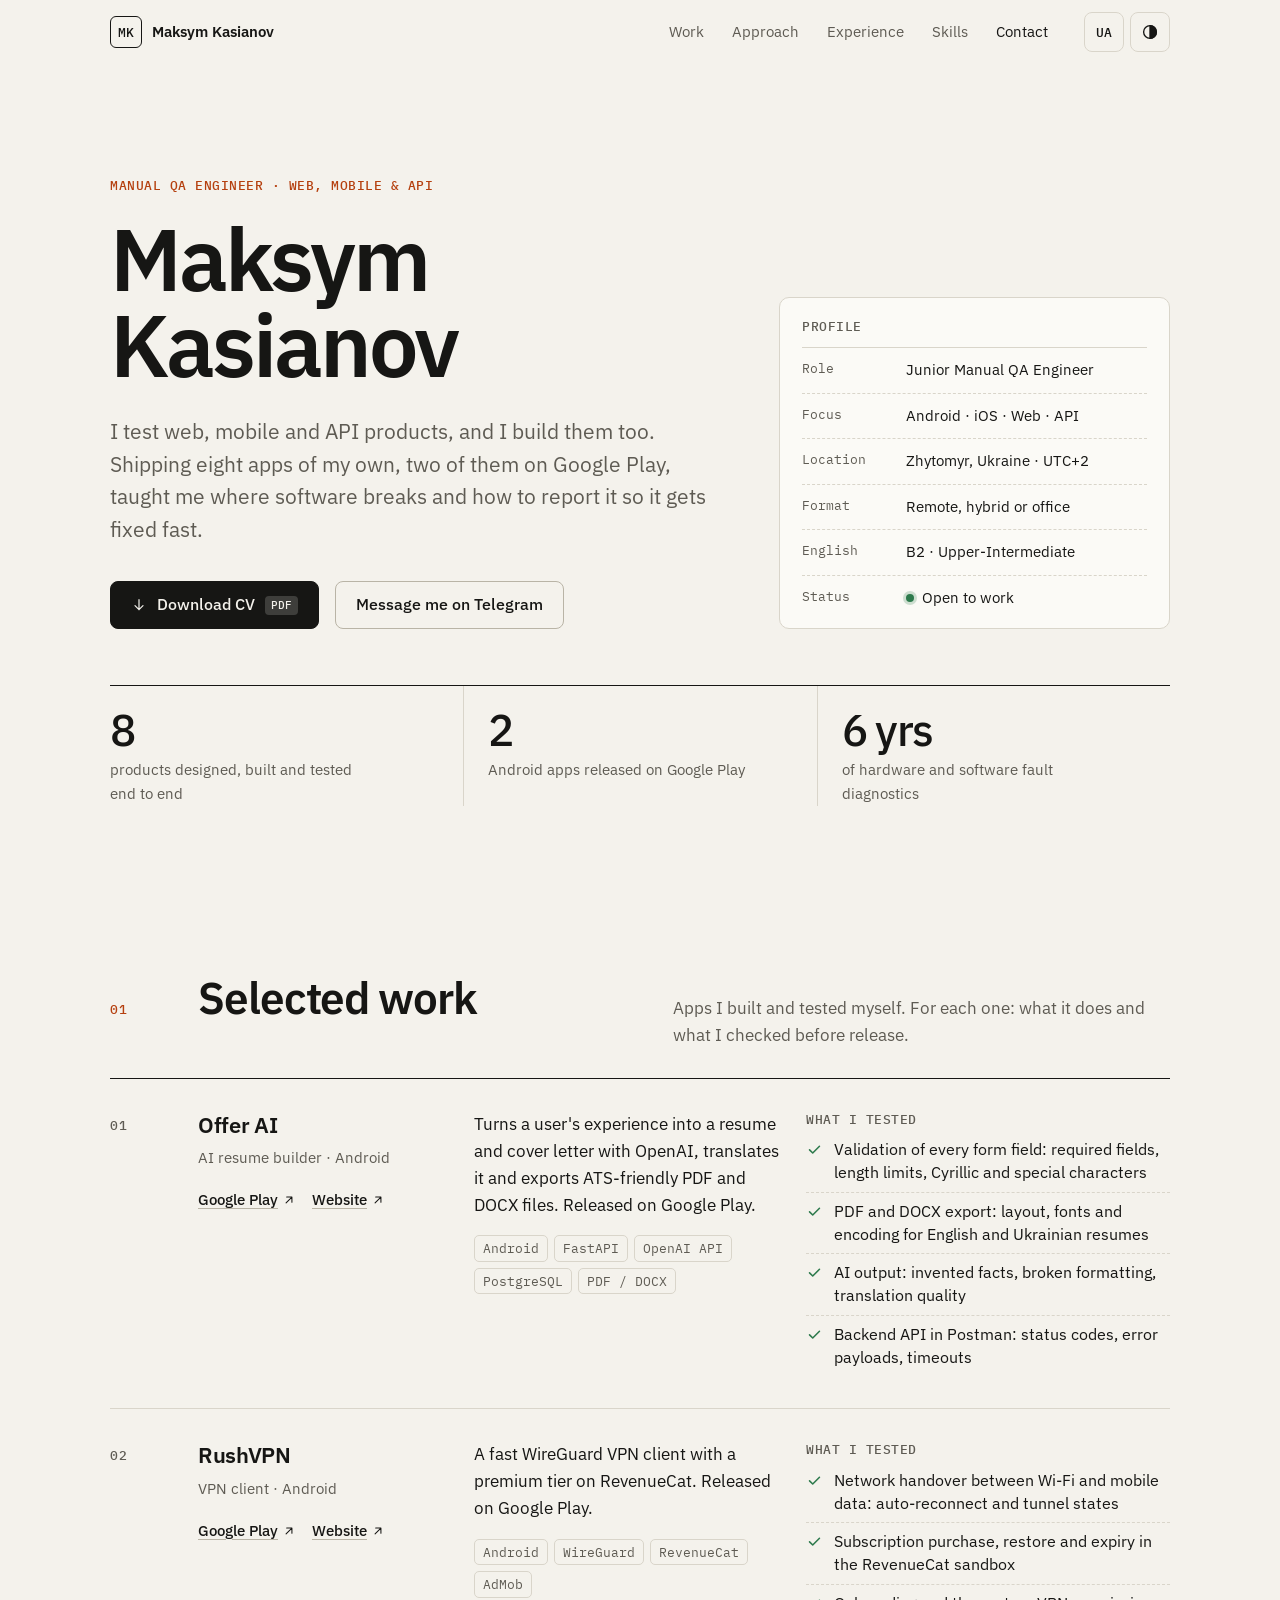
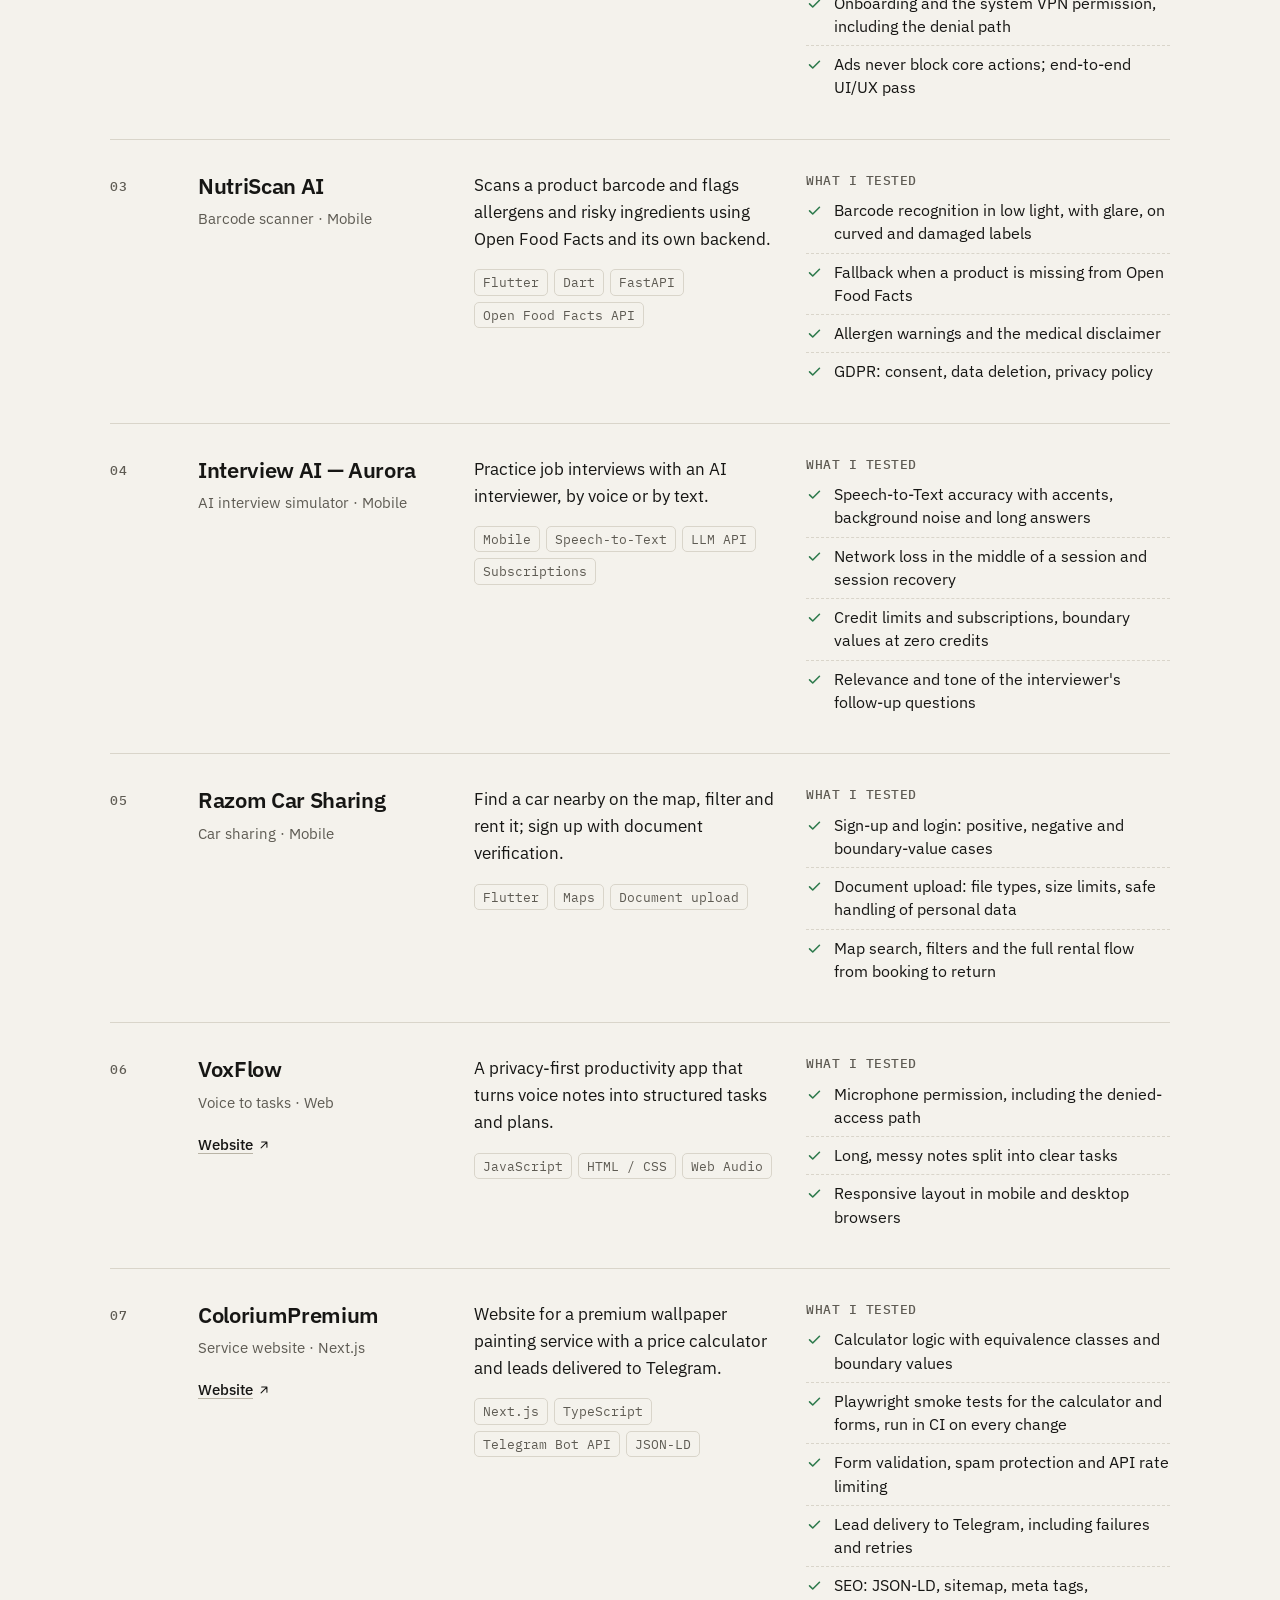
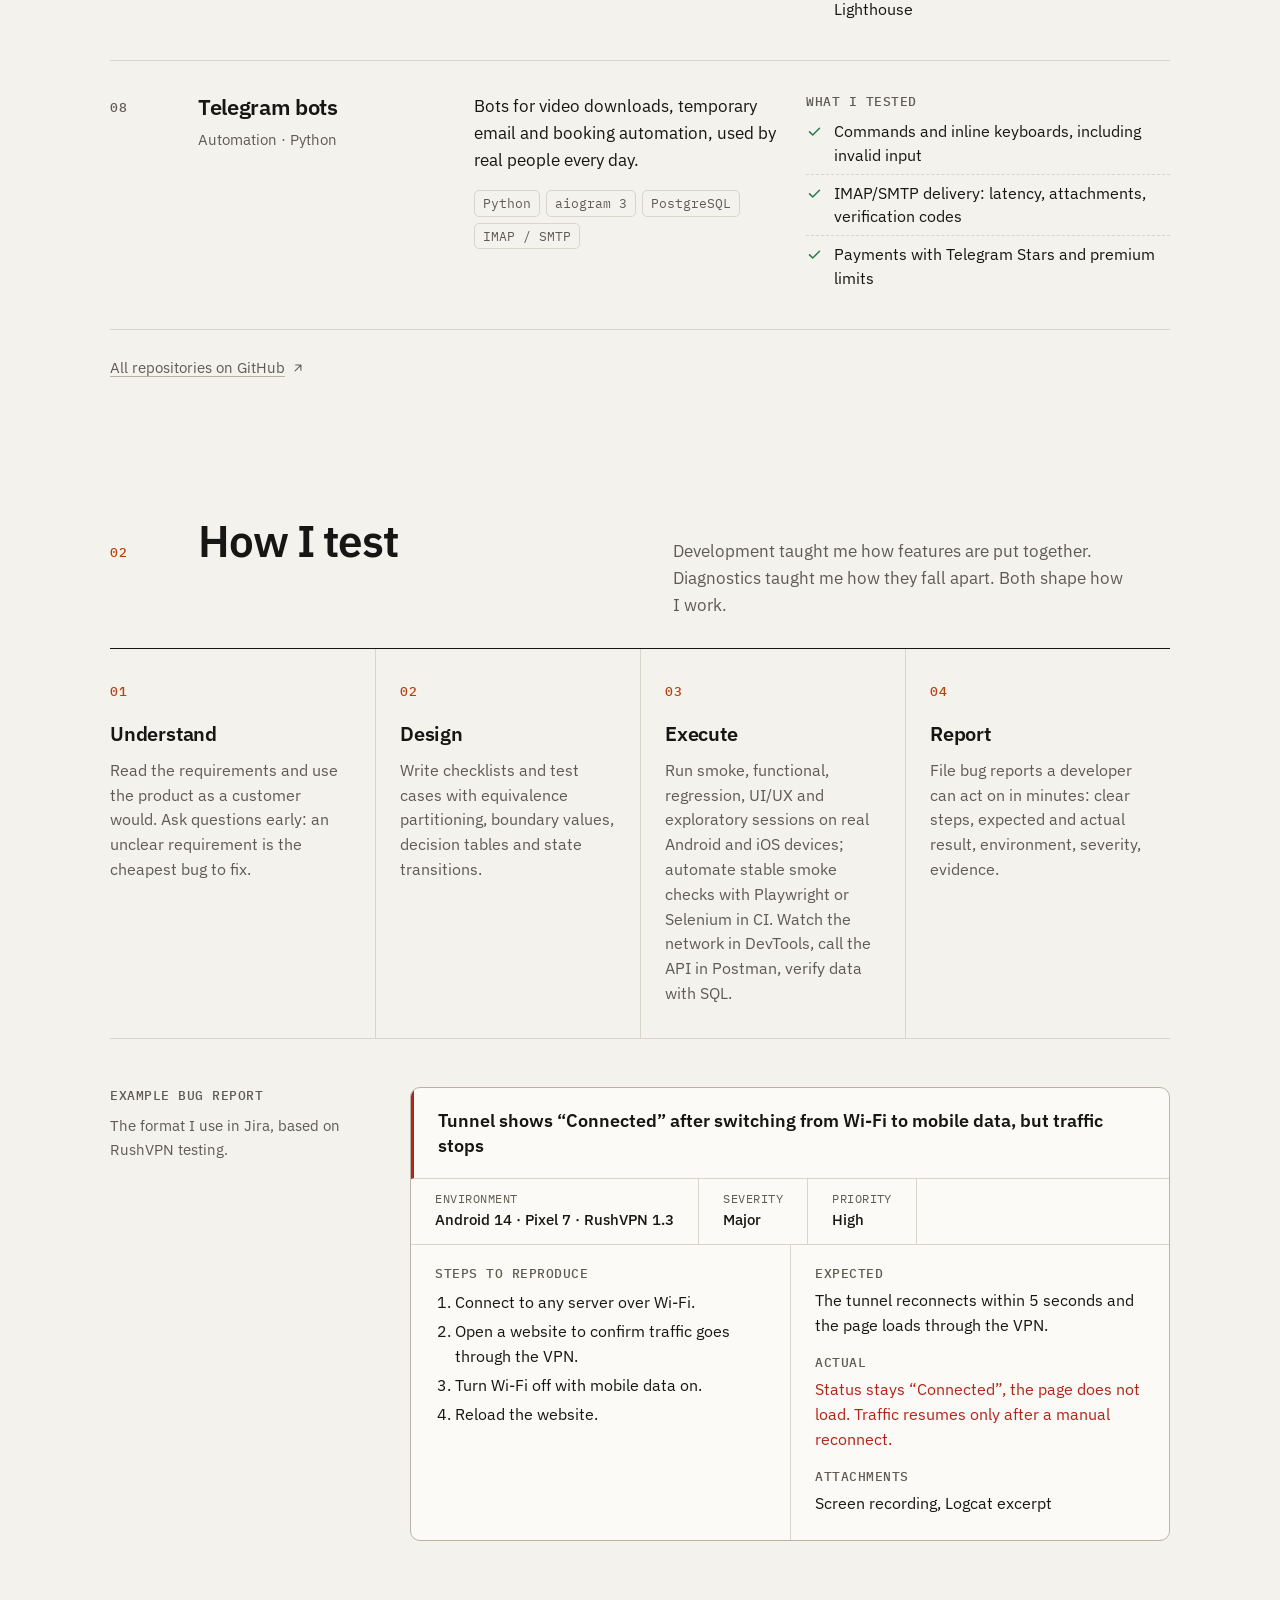
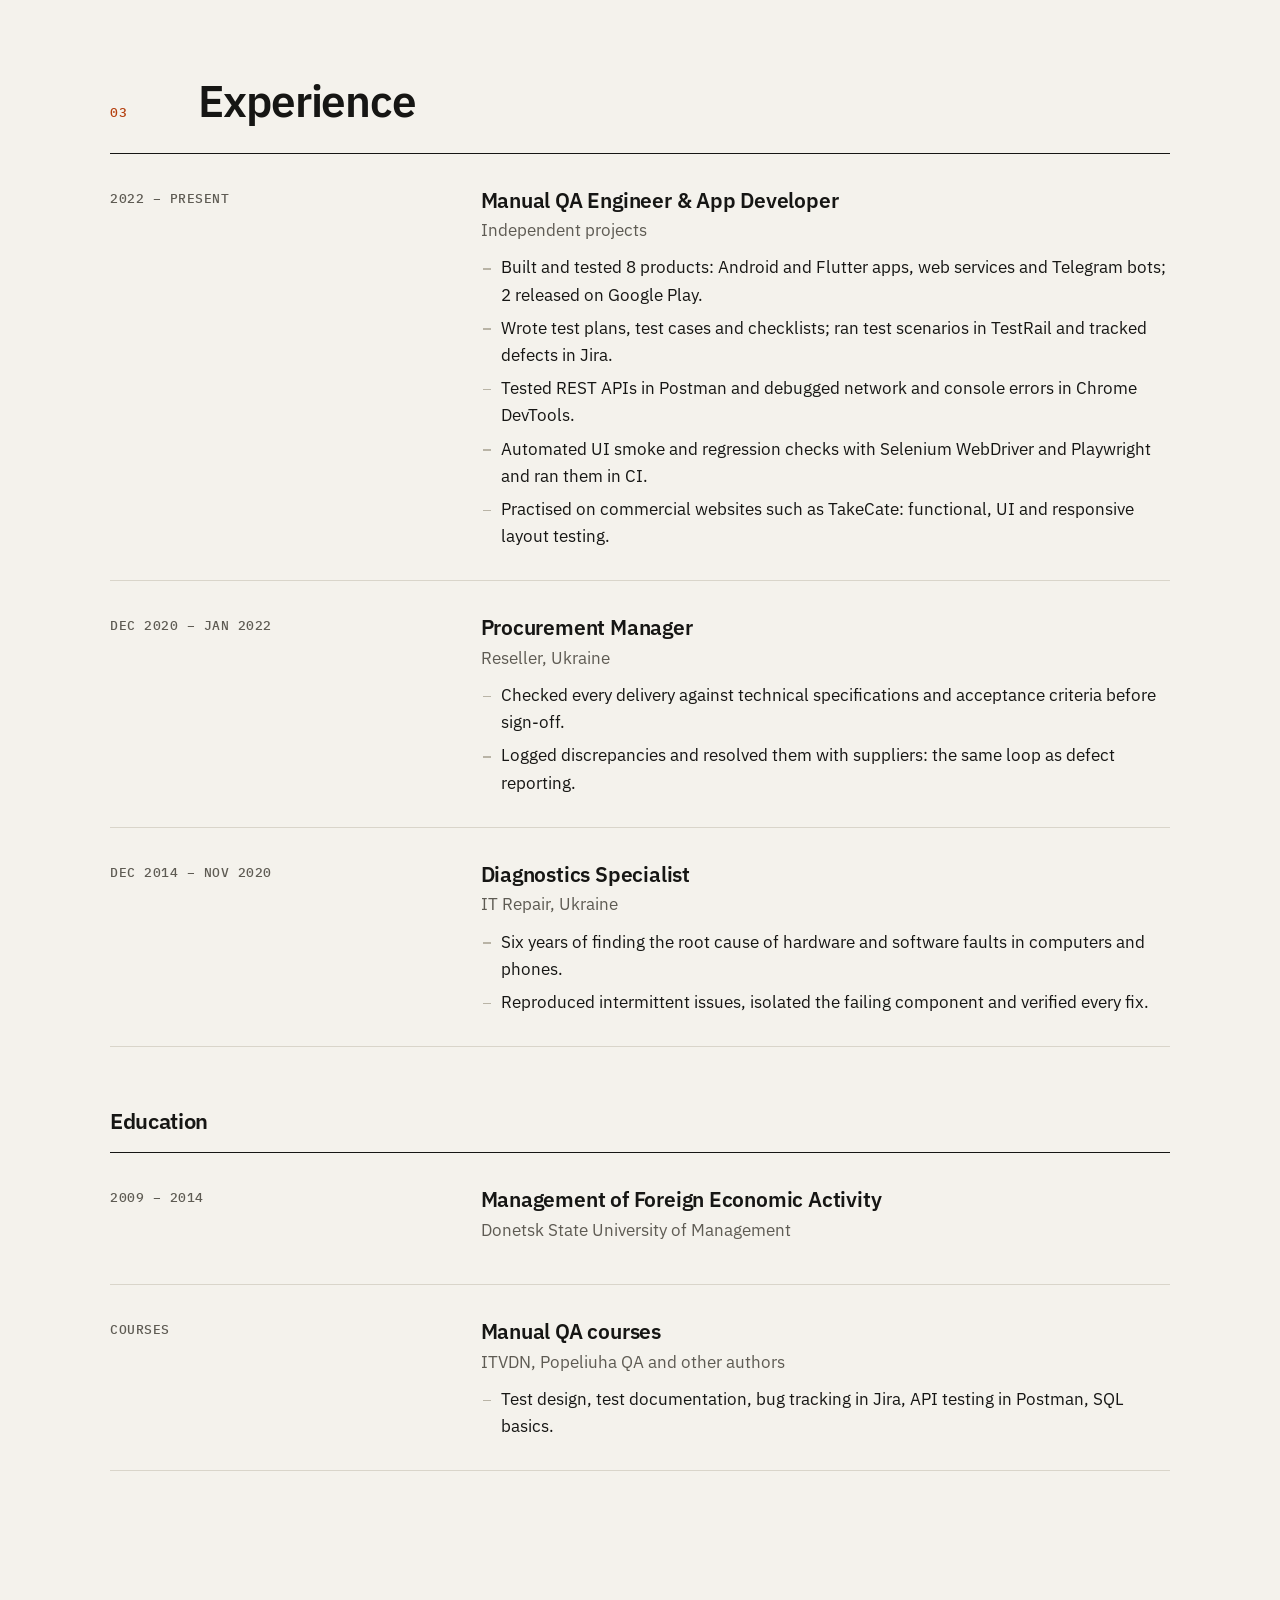
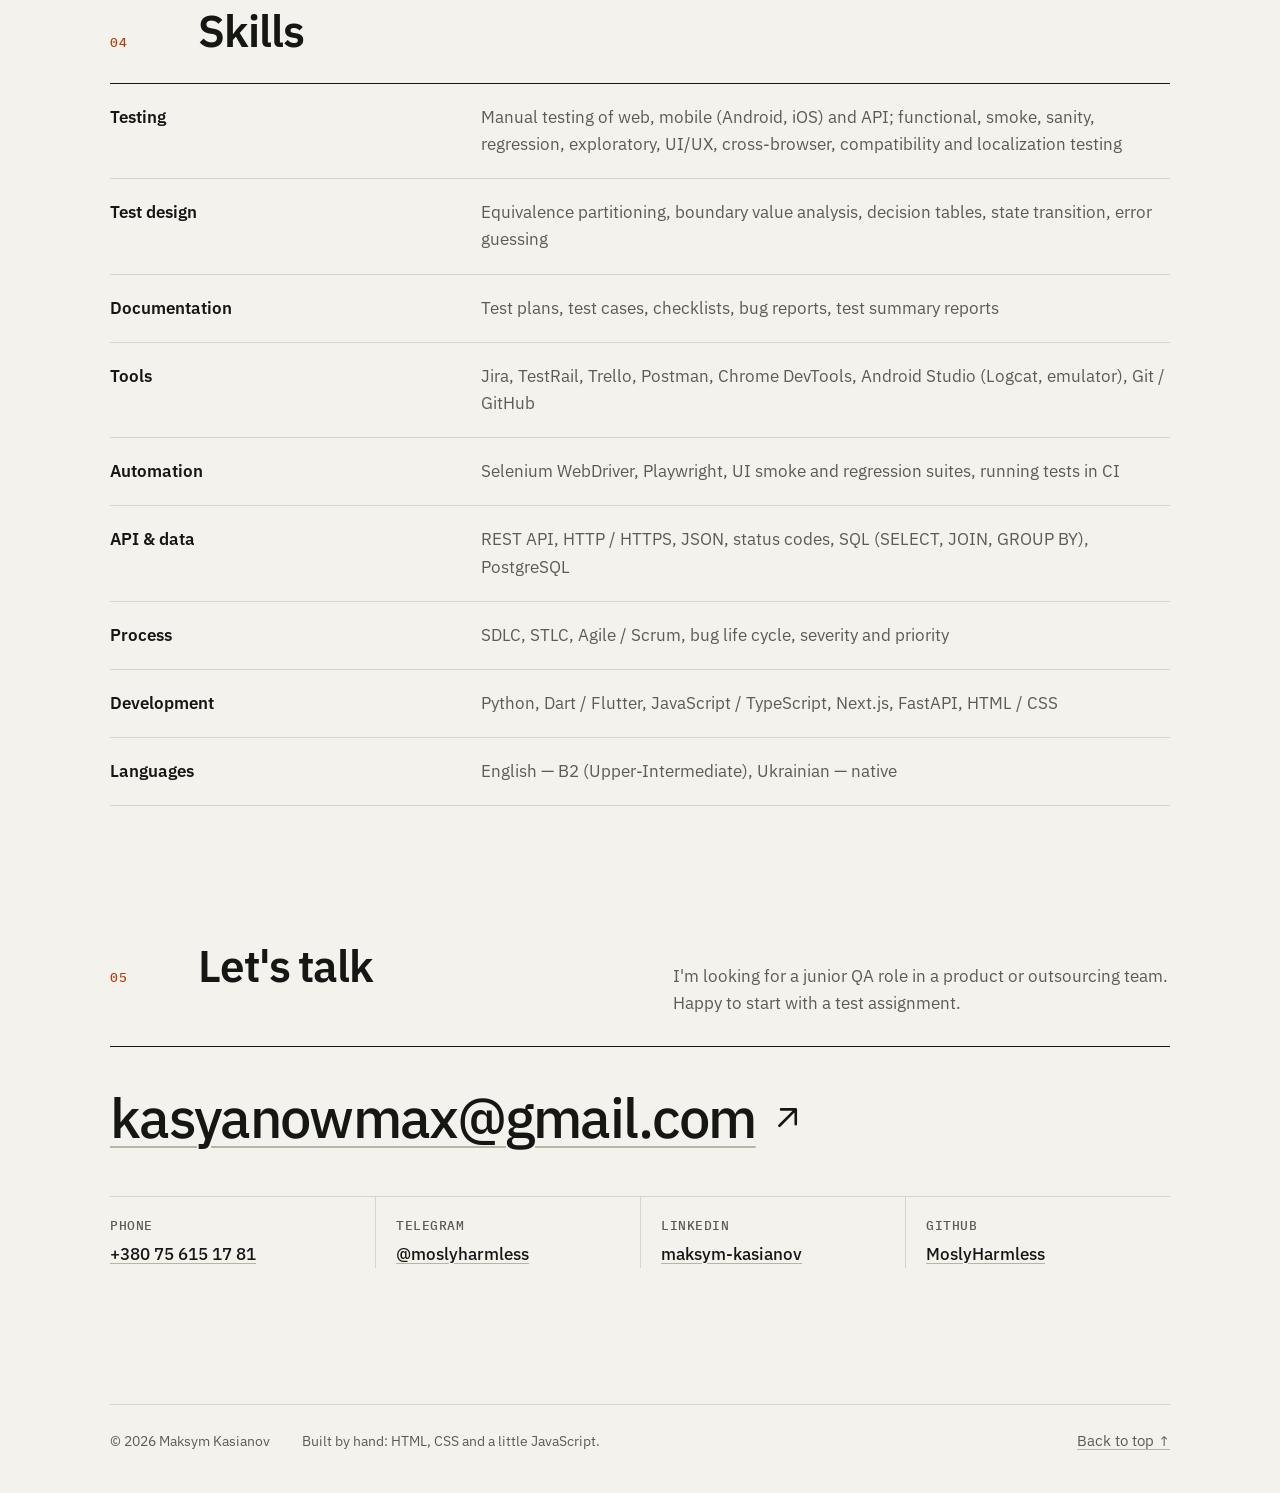
==== commit df108338: "Add test automation (Selenium, Playwright, CI) and iOS testing to site and CV Co-Authored-By: Claude" ====
--- a/index.html
+++ b/index.html
@@ -36,7 +36,7 @@
 <link rel="stylesheet" href="./assets/site.css">
 <script>try{var s=localStorage.getItem("theme");if(s)document.documentElement.dataset.theme=s}catch(_){}document.documentElement.classList.add("js")</script>
 <script src="./assets/site.js" defer></script>
-<script type="application/ld+json">{"@context": "https://schema.org", "@graph": [{"@type": "Person", "@id": "https://moslyharmless.github.io/cv-portfolio/#person", "name": "Maksym Kasianov", "alternateName": ["Максим Касьянов", "Mosly"], "jobTitle": "Manual QA Engineer", "description": "Manual QA Engineer in Zhytomyr, Ukraine: web, mobile and API testing, test design, Jira bug reports, Postman. Eight apps built and tested, two on Google Play.", "url": "https://moslyharmless.github.io/cv-portfolio/", "email": "mailto:kasyanowmax@gmail.com", "telephone": "+380756151781", "address": {"@type": "PostalAddress", "addressLocality": "Zhytomyr", "addressCountry": "UA"}, "knowsAbout": ["Manual testing", "Mobile testing", "Web testing", "API testing", "Regression testing", "Test design", "Jira", "TestRail", "Postman", "Chrome DevTools", "SQL", "Python", "Flutter"], "knowsLanguage": ["uk", "en"], "alumniOf": {"@type": "CollegeOrUniversity", "name": "Donetsk State University of Management"}, "sameAs": ["https://github.com/MoslyHarmless", "https://www.linkedin.com/in/maksym-kasianov", "https://t.me/moslyharmless"]}, {"@type": "ProfilePage", "@id": "https://moslyharmless.github.io/cv-portfolio/#page", "url": "https://moslyharmless.github.io/cv-portfolio/", "name": "Maksym Kasianov — Manual QA Engineer (Web, Mobile, API) | Portfolio", "inLanguage": "en", "mainEntity": {"@id": "https://moslyharmless.github.io/cv-portfolio/#person"}}]}</script>
+<script type="application/ld+json">{"@context": "https://schema.org", "@graph": [{"@type": "Person", "@id": "https://moslyharmless.github.io/cv-portfolio/#person", "name": "Maksym Kasianov", "alternateName": ["Максим Касьянов", "Mosly"], "jobTitle": "Manual QA Engineer", "description": "Manual QA Engineer in Zhytomyr, Ukraine: web, mobile and API testing, test design, Jira bug reports, Postman. Eight apps built and tested, two on Google Play.", "url": "https://moslyharmless.github.io/cv-portfolio/", "email": "mailto:kasyanowmax@gmail.com", "telephone": "+380756151781", "address": {"@type": "PostalAddress", "addressLocality": "Zhytomyr", "addressCountry": "UA"}, "knowsAbout": ["Manual testing", "Mobile testing", "Web testing", "API testing", "Regression testing", "Test design", "Test automation", "Selenium", "Playwright", "iOS testing", "Jira", "TestRail", "Postman", "Chrome DevTools", "SQL", "Python", "Flutter"], "knowsLanguage": ["uk", "en"], "alumniOf": {"@type": "CollegeOrUniversity", "name": "Donetsk State University of Management"}, "sameAs": ["https://github.com/MoslyHarmless", "https://www.linkedin.com/in/maksym-kasianov", "https://t.me/moslyharmless"]}, {"@type": "ProfilePage", "@id": "https://moslyharmless.github.io/cv-portfolio/#page", "url": "https://moslyharmless.github.io/cv-portfolio/", "name": "Maksym Kasianov — Manual QA Engineer (Web, Mobile, API) | Portfolio", "inLanguage": "en", "mainEntity": {"@id": "https://moslyharmless.github.io/cv-portfolio/#person"}}]}</script>
 </head>
 <body>
 <svg width="0" height="0" style="position:absolute" aria-hidden="true">
@@ -71,7 +71,7 @@
   </div>
   <aside class="profile" aria-label="Profile">
     <p class="profile-label">Profile</p>
-    <dl><div><dt>Role</dt><dd>Junior Manual QA Engineer</dd></div><div><dt>Focus</dt><dd>Mobile · Web · API</dd></div><div><dt>Location</dt><dd>Zhytomyr, Ukraine · UTC+2</dd></div><div><dt>Format</dt><dd>Remote, hybrid or office</dd></div><div><dt>English</dt><dd>B2 · Upper-Intermediate</dd></div><div><dt>Status</dt><dd><span class="dot" aria-hidden="true"></span>Open to work</dd></div></dl>
+    <dl><div><dt>Role</dt><dd>Junior Manual QA Engineer</dd></div><div><dt>Focus</dt><dd>Android · iOS · Web · API</dd></div><div><dt>Location</dt><dd>Zhytomyr, Ukraine · UTC+2</dd></div><div><dt>Format</dt><dd>Remote, hybrid or office</dd></div><div><dt>English</dt><dd>B2 · Upper-Intermediate</dd></div><div><dt>Status</dt><dd><span class="dot" aria-hidden="true"></span>Open to work</dd></div></dl>
   </aside>
   <ul class="facts"><li><span class="fact-num">8</span><span class="fact-text">products designed, built and tested end to end</span></li><li><span class="fact-num">2</span><span class="fact-text">Android apps released on Google Play</span></li><li><span class="fact-num">6 yrs</span><span class="fact-text">of hardware and software fault diagnostics</span></li></ul>
 </section>
@@ -180,7 +180,7 @@
   </div>
   <div class="project-checks">
     <p class="mini-label">What I tested</p>
-    <ul><li><svg class="icon" aria-hidden="true"><use href="#i-check"/></svg><span>Calculator logic with equivalence classes and boundary values</span></li><li><svg class="icon" aria-hidden="true"><use href="#i-check"/></svg><span>Form validation, spam protection and API rate limiting</span></li><li><svg class="icon" aria-hidden="true"><use href="#i-check"/></svg><span>Lead delivery to Telegram, including failures and retries</span></li><li><svg class="icon" aria-hidden="true"><use href="#i-check"/></svg><span>SEO: JSON-LD, sitemap, meta tags, Lighthouse</span></li></ul>
+    <ul><li><svg class="icon" aria-hidden="true"><use href="#i-check"/></svg><span>Calculator logic with equivalence classes and boundary values</span></li><li><svg class="icon" aria-hidden="true"><use href="#i-check"/></svg><span>Playwright smoke tests for the calculator and forms, run in CI on every change</span></li><li><svg class="icon" aria-hidden="true"><use href="#i-check"/></svg><span>Form validation, spam protection and API rate limiting</span></li><li><svg class="icon" aria-hidden="true"><use href="#i-check"/></svg><span>Lead delivery to Telegram, including failures and retries</span></li><li><svg class="icon" aria-hidden="true"><use href="#i-check"/></svg><span>SEO: JSON-LD, sitemap, meta tags, Lighthouse</span></li></ul>
   </div>
 </article><article class="project reveal" id="bots">
   <div class="project-id">
@@ -202,7 +202,7 @@
 </section>
 <section class="section wrap" id="approach" aria-labelledby="approach-title">
   <div class="section-head"><span class="section-num">02</span><h2 id="approach-title">How I test</h2><p class="section-intro">Development taught me how features are put together. Diagnostics taught me how they fall apart. Both shape how I work.</p></div>
-  <ol class="steps"><li class="reveal"><span class="step-num">01</span><h3>Understand</h3><p>Read the requirements and use the product as a customer would. Ask questions early: an unclear requirement is the cheapest bug to fix.</p></li><li class="reveal"><span class="step-num">02</span><h3>Design</h3><p>Write checklists and test cases with equivalence partitioning, boundary values, decision tables and state transitions.</p></li><li class="reveal"><span class="step-num">03</span><h3>Execute</h3><p>Run smoke, functional, regression, UI/UX and exploratory sessions on real devices. Watch the network in DevTools, call the API in Postman, verify data with SQL.</p></li><li class="reveal"><span class="step-num">04</span><h3>Report</h3><p>File bug reports a developer can act on in minutes: clear steps, expected and actual result, environment, severity, evidence.</p></li></ol>
+  <ol class="steps"><li class="reveal"><span class="step-num">01</span><h3>Understand</h3><p>Read the requirements and use the product as a customer would. Ask questions early: an unclear requirement is the cheapest bug to fix.</p></li><li class="reveal"><span class="step-num">02</span><h3>Design</h3><p>Write checklists and test cases with equivalence partitioning, boundary values, decision tables and state transitions.</p></li><li class="reveal"><span class="step-num">03</span><h3>Execute</h3><p>Run smoke, functional, regression, UI/UX and exploratory sessions on real Android and iOS devices; automate stable smoke checks with Playwright or Selenium in CI. Watch the network in DevTools, call the API in Postman, verify data with SQL.</p></li><li class="reveal"><span class="step-num">04</span><h3>Report</h3><p>File bug reports a developer can act on in minutes: clear steps, expected and actual result, environment, severity, evidence.</p></li></ol>
   <figure class="bug reveal">
     <figcaption><span class="mini-label">Example bug report</span><span class="bug-note">The format I use in Jira, based on RushVPN testing.</span></figcaption>
     <div class="bug-card">
@@ -223,7 +223,7 @@
   <div class="section-head"><span class="section-num">03</span><h2 id="experience-title">Experience</h2></div>
   <ol class="jobs"><li class="job reveal">
   <p class="job-period">2022 – Present</p>
-  <div><h3>Manual QA Engineer &amp; App Developer</h3><p class="job-org">Independent projects</p><ul><li>Built and tested 8 products: Android and Flutter apps, web services and Telegram bots; 2 released on Google Play.</li><li>Wrote test plans, test cases and checklists; ran test scenarios in TestRail and tracked defects in Jira.</li><li>Tested REST APIs in Postman and debugged network and console errors in Chrome DevTools.</li><li>Practised on commercial websites such as TakeCate: functional, UI and responsive layout testing.</li></ul></div>
+  <div><h3>Manual QA Engineer &amp; App Developer</h3><p class="job-org">Independent projects</p><ul><li>Built and tested 8 products: Android and Flutter apps, web services and Telegram bots; 2 released on Google Play.</li><li>Wrote test plans, test cases and checklists; ran test scenarios in TestRail and tracked defects in Jira.</li><li>Tested REST APIs in Postman and debugged network and console errors in Chrome DevTools.</li><li>Automated UI smoke and regression checks with Selenium WebDriver and Playwright and ran them in CI.</li><li>Practised on commercial websites such as TakeCate: functional, UI and responsive layout testing.</li></ul></div>
 </li><li class="job reveal">
   <p class="job-period">Dec 2020 – Jan 2022</p>
   <div><h3>Procurement Manager</h3><p class="job-org">Reseller, Ukraine</p><ul><li>Checked every delivery against technical specifications and acceptance criteria before sign-off.</li><li>Logged discrepancies and resolved them with suppliers: the same loop as defect reporting.</li></ul></div>
@@ -242,7 +242,7 @@
 </section>
 <section class="section wrap" id="skills" aria-labelledby="skills-title">
   <div class="section-head"><span class="section-num">04</span><h2 id="skills-title">Skills</h2></div>
-  <dl class="skills"><div class="reveal"><dt>Testing</dt><dd>Manual testing of web, mobile and API; functional, smoke, sanity, regression, exploratory, UI/UX, cross-browser, compatibility and localization testing</dd></div><div class="reveal"><dt>Test design</dt><dd>Equivalence partitioning, boundary value analysis, decision tables, state transition, error guessing</dd></div><div class="reveal"><dt>Documentation</dt><dd>Test plans, test cases, checklists, bug reports, test summary reports</dd></div><div class="reveal"><dt>Tools</dt><dd>Jira, TestRail, Trello, Postman, Chrome DevTools, Android Studio (Logcat, emulator), Git / GitHub</dd></div><div class="reveal"><dt>API &amp; data</dt><dd>REST API, HTTP / HTTPS, JSON, status codes, SQL (SELECT, JOIN, GROUP BY), PostgreSQL</dd></div><div class="reveal"><dt>Process</dt><dd>SDLC, STLC, Agile / Scrum, bug life cycle, severity and priority</dd></div><div class="reveal"><dt>Development</dt><dd>Python, Dart / Flutter, JavaScript / TypeScript, Next.js, FastAPI, HTML / CSS</dd></div><div class="reveal"><dt>Languages</dt><dd>English — B2 (Upper-Intermediate), Ukrainian — native</dd></div></dl>
+  <dl class="skills"><div class="reveal"><dt>Testing</dt><dd>Manual testing of web, mobile (Android, iOS) and API; functional, smoke, sanity, regression, exploratory, UI/UX, cross-browser, compatibility and localization testing</dd></div><div class="reveal"><dt>Test design</dt><dd>Equivalence partitioning, boundary value analysis, decision tables, state transition, error guessing</dd></div><div class="reveal"><dt>Documentation</dt><dd>Test plans, test cases, checklists, bug reports, test summary reports</dd></div><div class="reveal"><dt>Tools</dt><dd>Jira, TestRail, Trello, Postman, Chrome DevTools, Android Studio (Logcat, emulator), Git / GitHub</dd></div><div class="reveal"><dt>Automation</dt><dd>Selenium WebDriver, Playwright, UI smoke and regression suites, running tests in CI</dd></div><div class="reveal"><dt>API &amp; data</dt><dd>REST API, HTTP / HTTPS, JSON, status codes, SQL (SELECT, JOIN, GROUP BY), PostgreSQL</dd></div><div class="reveal"><dt>Process</dt><dd>SDLC, STLC, Agile / Scrum, bug life cycle, severity and priority</dd></div><div class="reveal"><dt>Development</dt><dd>Python, Dart / Flutter, JavaScript / TypeScript, Next.js, FastAPI, HTML / CSS</dd></div><div class="reveal"><dt>Languages</dt><dd>English — B2 (Upper-Intermediate), Ukrainian — native</dd></div></dl>
 </section>
 <section class="section wrap contact" id="contact" aria-labelledby="contact-title">
   <div class="section-head"><span class="section-num">05</span><h2 id="contact-title">Let&#x27;s talk</h2><p class="section-intro">I&#x27;m looking for a junior QA role in a product or outsourcing team. Happy to start with a test assignment.</p></div>
